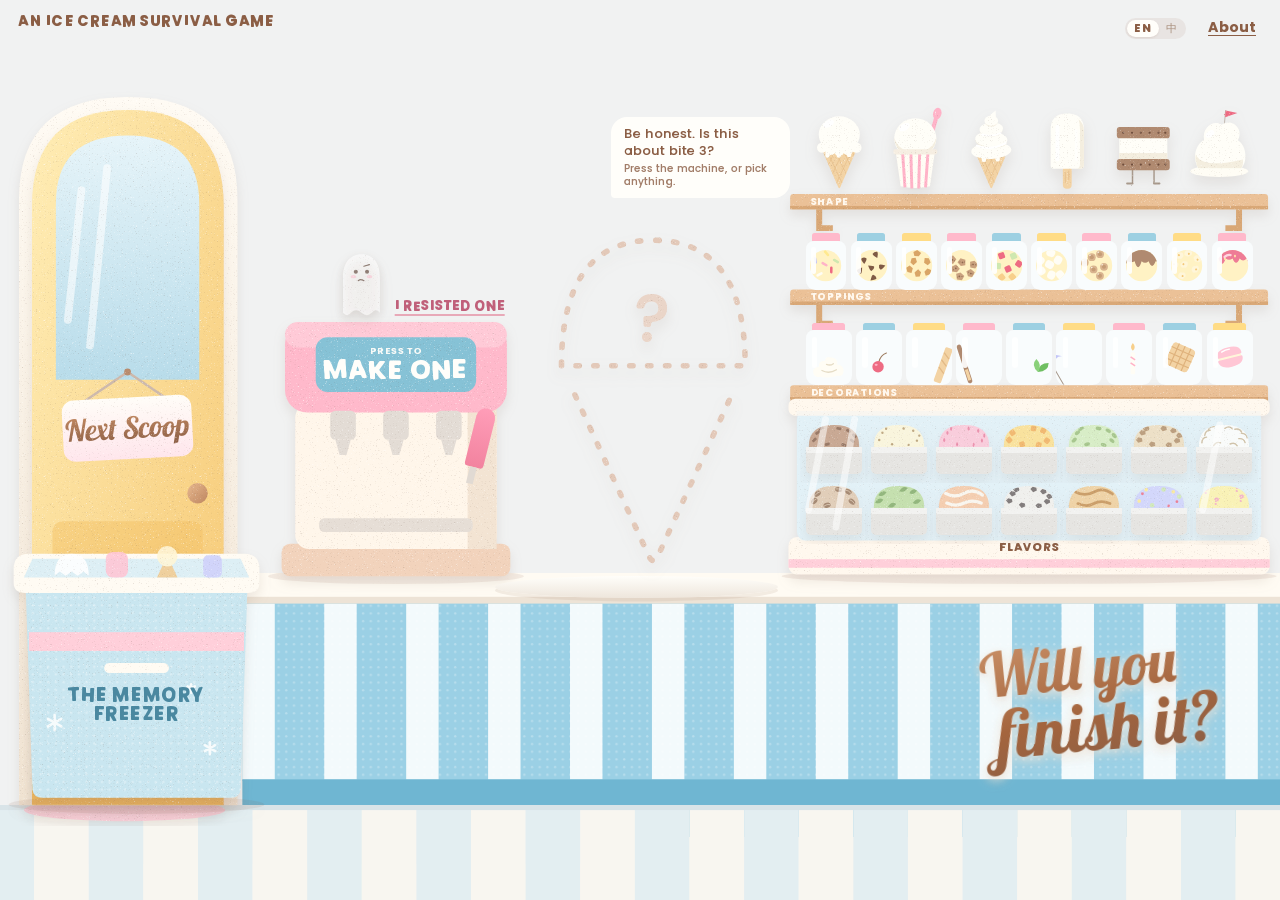
==== index.html @ a8b5aa2f "Name on the counter and the door sign in Lobster Co-Authored-By: Claude Opus 5.5 <noreply@anthropic." ====
<!doctype html>
<html lang="en">
<head>
<meta charset="utf-8">
<meta name="viewport" content="width=device-width, initial-scale=1, viewport-fit=cover">
<meta name="theme-color" content="#FFB3C8">
<meta name="apple-mobile-web-app-capable" content="yes">
<meta name="mobile-web-app-capable" content="yes">
<meta name="apple-mobile-web-app-title" content="Will You Finish It?">
<title>Will You Finish It?</title>

<!--
  WILL YOU FINISH IT?  An Ice Cream Survival Game.

  HOW THIS FILE IS ORGANISED
    1. <style>   COLOUR PALETTE is the first thing inside it
    2. <script>  EDITABLE SETTINGS, COPY, DEMO DATA, then LOCAL STORAGE,
                 PREDICTION ALGORITHM, VERDICT RULES, STATS, ILLUSTRATION,
                 GAME STATE, SCREENS, ACTIONS
    3. <style>   Embedded fonts, at the very bottom. Nothing to edit there.

  Search this file for those capitalised names to jump around.
-->

<style>
/* ==========================================================================
   COLOUR PALETTE: change the flavours of the whole game here.
   (Each ice cream's own colours live in FLAVORS in the JavaScript. The drawings
   are flat, with no outlines; the colour of the few lines they keep, like sticks
   and stems, is INK in ILLUSTRATION.)
   ========================================================================== */
:root {
  /* A calm paper ground; colour comes from the ice creams, not the interface. */
  --cream:      #F4F3EF;  /* the background, like menu-board paper */
  --paper:      #FAF9F6;  /* cards and sheets */
  --ink:        #8B5E45;  /* all text: chocolate */
  --muted:      #A88E7C;  /* small print: milk chocolate */
  --stroke:     #A8A097;  /* the few plain lines left: dividers and dotted rules */
  --shade:      transparent;
  --title:      #A8693F;  /* big headlines: caramel, dark enough to read at headline size */
  --rose:       #EAB4C0;  /* the one accent: the start button */
  --strawberry: #F4E0E3;
  --pistachio:  #E6EDDC;
  --blueberry:  #E4E4EE;
  --lemon:      #F3EED6;
  --cherry:     #D27C8F;  /* small accent only */
  --caramel:    #F2E6D5;
  --ice:        #E8EDF0;
  --sky:        #E9EBF1;
  --wafer:      #EAD9BE;

  --display: 'Puffy Scoop', 'ZH Bold', 'Arial Rounded MT Bold', 'PingFang SC', 'Noto Sans CJK SC', sans-serif;                    /* huge words */
  --chunky:  'Puffy Scoop', 'ZH Bold', 'Arial Rounded MT Bold', 'PingFang SC', 'Noto Sans CJK SC', sans-serif;                    /* buttons, labels */
  --text:    'Soft Scoop', 'ZH Text', ui-rounded, 'PingFang SC', 'Noto Sans CJK SC', system-ui, sans-serif;                       /* sentences */
  --hand:    'Bradley Hand', 'Segoe Print', 'Chalkboard SE', 'Comic Sans MS', 'Soft Scoop', cursive;                   /* freezer notes */

  /* No outlines anywhere: boxes are flat blocks of colour. */
  --grain: url("data:image/svg+xml,%3Csvg xmlns='http://www.w3.org/2000/svg' width='220' height='220'%3E%3Cfilter id='g'%3E%3CfeTurbulence type='fractalNoise' baseFrequency='.85' numOctaves='3' stitchTiles='stitch'/%3E%3CfeColorMatrix values='0 0 0 0 .35 0 0 0 0 .32 0 0 0 0 .3 0 0 0 1.6 -.62'/%3E%3C/filter%3E%3Crect width='220' height='220' filter='url(%23g)'/%3E%3C/svg%3E");
  --line: 2px;
  --ring: none;
  --gingham: none;
  --flood: var(--cream);  /* each screen sets its own */
}

/* --------------------------------------------------------------------------
   Base
   -------------------------------------------------------------------------- */
* { box-sizing: border-box; -webkit-tap-highlight-color: transparent; }
html { -webkit-text-size-adjust: 100%; color-scheme: light; }
html, body { overflow-x: hidden; overflow-x: clip; }
body {
  margin: 0; min-height: 100vh; min-height: 100dvh;
  background-color: var(--flood); color: var(--ink);
  font: 500 16px/1.45 var(--text);
  -webkit-font-smoothing: antialiased;
  transition: background-color .18s linear;
}
button, input { font: inherit; color: inherit; }
/* fine paper grain over everything, like the riso prints */
body::after { content: ''; position: fixed; inset: 0; z-index: 0; pointer-events: none; background-image: var(--grain); background-size: 220px; opacity: .26; }
button { touch-action: manipulation; cursor: pointer; }
:focus-visible { outline: 2px dashed var(--muted); outline-offset: 3px; }
h1, h2, h3, p { margin: 0; }
svg { display: block; overflow: visible; }

.screen {
  width: min(100%, 480px); margin: 0 auto; min-height: 100vh; min-height: 100dvh;
  padding: 14px 20px calc(18px + env(safe-area-inset-bottom));
  display: flex; flex-direction: column; position: relative;
}
.screen.wide { width: min(100%, 1040px); padding-bottom: calc(96px + env(safe-area-inset-bottom)); }

.melty  { font-family: var(--display); font-weight: 400; line-height: 1.04; text-transform: uppercase; overflow-wrap: anywhere; color: var(--title); }
.chunky { font-family: var(--chunky);  font-weight: 400; line-height: 1.1; text-transform: uppercase; overflow-wrap: anywhere; }
.center { text-align: center; }
.grow   { flex: 1 1 auto; }

/* The sauce that drips off the top of most screens */
.sauce { position: absolute; left: 0; right: 0; top: 0; height: 46px; width: 100%; pointer-events: none; }
body > .sauce-wrap { position: absolute; inset: 0 0 auto 0; height: 46px; z-index: 0; pointer-events: none; }
#app { position: relative; z-index: 1; }

/* --------------------------------------------------------------------------
   Buttons: stickers you can physically press
   -------------------------------------------------------------------------- */
.btn {
  --c: var(--paper); --drop: 0px;
  display: block; width: 100%; padding: 13px 16px;
  background: var(--c); border: 2px solid transparent; border-radius: 18px;
  box-shadow: none;
  font-family: var(--chunky); font-weight: 400; font-size: 18px; line-height: 1.1;
  text-transform: uppercase; text-align: center; text-decoration: none; color: var(--ink);
  transition: transform .08s ease-out, box-shadow .08s ease-out;
  margin-bottom: var(--drop); user-select: none; -webkit-user-select: none;
}
.btn:active { transform: translateY(2px) scale(.99); filter: brightness(.97); }
.btn.huge  { font-size: min(calc((100vw - 70px) / 12.2), 30px); padding: 18px 14px; --drop: 5px; border-radius: 22px; }
.btn.small { font-size: 14px; padding: 10px 8px; --drop: 3px; border-radius: 14px; }
.c-strawberry { --c: var(--strawberry); } .c-rose { --c: var(--rose); } .c-pistachio { --c: var(--pistachio); }
.c-blueberry  { --c: var(--blueberry); }  .c-lemon     { --c: var(--lemon); }
.c-cream      { --c: var(--cream); }      .c-caramel   { --c: var(--caramel); }
.c-ice        { --c: var(--ice); }        .c-white     { --c: #FFFDF5; }

.link {
  background: none; border: 0; padding: 8px 10px; font-size: 14px; font-weight: 700;
  text-decoration: underline; text-underline-offset: 3px; color: var(--ink);
}

/* Shared: tiles and stacks of big choices */
.tiles { display: grid; gap: 10px; grid-template-columns: repeat(3, minmax(0, 1fr)); }
.tile {
  display: flex; flex-direction: column; align-items: center; justify-content: center; gap: 6px; min-height: 104px; padding: 10px 5px;
  background: #FFFEFA; border: 2px solid transparent; border-radius: 16px; box-shadow: none;
  font: 400 12.5px/1.14 var(--chunky); text-transform: uppercase; color: var(--ink); transition: transform .08s, box-shadow .08s, background-color .1s;
}
.tile:active { transform: translateY(3px); box-shadow: none; background: var(--strawberry); }
.stack { display: flex; flex-direction: column; gap: 5px; }

/* Drawings: soft, slightly grainy, hand-made edges */
.ic, .memsvg { filter: url(#riso); }
.wobble, .bob, .shake, .chomped, .squash, .mini, .cover-rise, .mem-art { will-change: transform; }

/* --------------------------------------------------------------------------
   Character motion (all quick; all removed for prefers-reduced-motion)
   -------------------------------------------------------------------------- */
.ic { width: 100%; height: 100%; }
.wobble { transform-origin: 50% 96%; animation: wobble 2.6s ease-in-out infinite; }
@keyframes wobble { 0%,100% { transform: rotate(-2.2deg) } 50% { transform: rotate(2.6deg) scaleY(.985) } }
.shake  { transform-origin: 50% 90%; animation: shake .16s linear infinite; }
@keyframes shake { 0%,100% { transform: translateX(-3px) rotate(-1.2deg) } 50% { transform: translateX(3px) rotate(1.2deg) } }
.squash { animation: squash .28s cubic-bezier(.3,1.6,.5,1); transform-origin: 50% 96%; }
@keyframes squash { 0% { transform: scale(1.12,.84) } 45% { transform: scale(.93,1.09) rotate(3deg) } 100% { transform: none } }
.chomped { animation: chomped .3s cubic-bezier(.3,1.7,.5,1); transform-origin: 50% 96%; }
@keyframes chomped { 0% { transform: scale(1.14,.8) rotate(-5deg) } 40% { transform: scale(.92,1.1) rotate(5deg) } 70% { transform: scale(1.03,.97) rotate(-2deg) } 100% { transform: none } }
.eyes { animation: blink 3.7s infinite; transform-box: fill-box; transform-origin: center; }
@keyframes blink { 0%,94%,100% { transform: scaleY(1) } 97% { transform: scaleY(.08) } }
.fall { animation: fall 1.5s cubic-bezier(.5,0,.9,.6) infinite; }
@keyframes fall { 0% { transform: translateY(0); opacity: 1 } 80% { opacity: 1 } 100% { transform: translateY(26px); opacity: 0 } }
.slam { animation: slam .34s cubic-bezier(.2,1.5,.4,1) both; }
@keyframes slam { 0% { transform: scale(2.2) rotate(-7deg); opacity: 0 } 60% { opacity: 1 } 100% { transform: none; opacity: 1 } }
.pop { animation: pop .22s cubic-bezier(.3,1.8,.5,1) both; }
@keyframes pop { 0% { transform: scale(.55) } 100% { transform: none } }
.bounce { animation: bounce 1.1s cubic-bezier(.3,1.5,.5,1) 2; transform-origin: 50% 100%; }
@keyframes bounce { 0%,100% { transform: none } 30% { transform: translateY(-16px) scale(.97,1.04) } 60% { transform: scale(1.05,.95) } }
.rise { animation: rise .55s cubic-bezier(.2,1.4,.4,1) both; transform-origin: 50% 100%; }
@keyframes rise { 0% { transform: translateY(70%) scaleY(.3) rotate(-3deg); opacity: 0 } 100% { opacity: 1 } }
.spin-slow { animation: spin 22s linear infinite; }
@keyframes spin { to { transform: rotate(360deg) } }

/* --------------------------------------------------------------------------
   HOME: a poster on a gingham table, with different little ice creams every visit
   -------------------------------------------------------------------------- */
.screen.cover {
  width: 100%; height: 100vh; height: 100dvh; min-height: 540px; overflow: hidden;
  padding: 14px 20px calc(12px + env(safe-area-inset-bottom));
}
.cover-top { display: flex; justify-content: space-between; align-items: center; gap: 12px; position: relative; z-index: 3; font-size: clamp(12.5px, 3.4vw, 17px); color: var(--title); }
.cover-top .link { padding: 3px 0; font-size: 14px; font-weight: 500; flex: none; }
.top-right { display: flex; align-items: center; gap: 12px; flex: none; }
/* EN | 中: a very small switch beside About */
.lang-toggle { display: inline-flex; padding: 2px; border-radius: 999px; background: rgba(139, 94, 69, .09); }
.lang-toggle button { border: 0; background: none; padding: 3px 7px 2px; border-radius: 999px; font: 400 11px/1.1 var(--chunky); color: var(--muted); letter-spacing: .02em; }
.lang-toggle button.on { background: #FFFEFA; color: var(--ink); box-shadow: 0 1px 2px rgba(139, 94, 69, .12); }
.cover-head { position: relative; z-index: 3; margin-top: min(14px, 1.5vh); pointer-events: none; }   /* the title must never block the ice cream */
.cover-title { font-family: 'Puffy Drip', var(--display); }
.cover-title span { display: block; line-height: .98; animation: slam .34s cubic-bezier(.2,1.4,.4,1) both; }
.cover-title span:nth-child(1) { font-size: min(calc((100vw - 48px) / 5.3), 10.4vh); }
.cover-title span:nth-child(2), .cover-title span:nth-child(3) { font-size: min(calc((100vw - 48px) / 3.75), 13.4vh); }
.cover-title span:nth-child(2) { animation-delay: .07s; }
.cover-title span:nth-child(3) { animation-delay: .14s; }
html[data-lang="zh"] .cover-title span:nth-child(n) { font-size: min(calc((100vw - 48px) / 4.2), 12.4vh); line-height: 1.02; }
.cover-rise {   /* --hero-size sets how big the ice cream is. --dock is the height of the button area below it:
                  the whole ice cream shows, with the tip of the cone tucked just behind the start button. */
  --dock: 180px; --vh: 100vh;
  --t1: min(calc((100vw - 48px) / 5.3), 10.4vh); --t2: min(calc((100vw - 48px) / 3.75), 13.4vh);   /* the title's line sizes */
  --hero-size: min(calc((var(--vh) - var(--dock) + 14px - .98 * (var(--t1) + 2 * var(--t2))) / .704), 150vw);
  position: absolute; z-index: 2; left: 50%; margin-left: calc(var(--hero-size) * -.322); bottom: calc(var(--dock) - 24px - var(--hero-size) * .047);
  height: var(--hero-size); aspect-ratio: 272 / 422; pointer-events: none; animation: coverRise .5s cubic-bezier(.2,1.2,.4,1) .1s both;
}
@supports (height: 100dvh) { .cover-rise { --vh: 100dvh; } }
@keyframes coverRise { from { transform: translateY(34%) } to { transform: none } }
.cover-char { display: block; width: 100%; height: 100%; background: none; border: 0; padding: 0; pointer-events: none; transform-origin: 50% 72%; }
.cover-char svg * { pointer-events: auto; }   /* every painted part of the ice cream is tappable; its empty corners are not */
.bubble { background: #FFFEFA; border: 2px solid transparent; border-radius: 16px 16px 16px 4px; padding: 7px 11px; font-weight: 500; font-size: 13.5px; line-height: 1.28; box-shadow: none; color: var(--ink); }
.cover-bubble { position: absolute; z-index: 4; right: 0; bottom: 2px; max-width: 45%; border-radius: 16px 16px 4px 16px; font-size: 13px; padding: 6px 10px; }

/* the little ones */
.mini { position: absolute; z-index: 1; width: var(--w); aspect-ratio: 272 / 420; background: none; border: 0; padding: 0; }
.mini .bob { display: block; width: 100%; height: 100%; animation: bob var(--t, 3.4s) ease-in-out var(--d, 0s) infinite; transform-origin: 50% 90%; }
@keyframes bob { 0%,100% { transform: rotate(var(--r)) translateY(0) } 50% { transform: rotate(calc(var(--r) + 3deg)) translateY(-6px) } }
.mini.m1 { --w: 18vw; --r: -10deg; left: 1%;  top: 32%; }
.mini.m2 { --w: 16vw; --r: 9deg;  right: 1%; top: 34%; --d: -1s; }
.mini.m3 { --w: 15vw; --r: -7deg; left: -1%;  top: 72%; --d: -2s; z-index: 3; }
.mini.m4 { --w: 15vw; --r: 8deg;  right: -1%; top: 71%; --d: -.6s; z-index: 3; }
.mini.m5 { --w: 13vw; --r: 12deg; --d: -1.6s; display: none; }   /* these two only fit on a wide screen */
.mini.m6 { --w: 13vw; --r: -9deg; --d: -2.4s; display: none; }
.bit { position: absolute; z-index: 0; pointer-events: none; border-radius: 50%; filter: blur(14px); opacity: .55; }
.bit.tw { animation: drift 9s ease-in-out infinite alternate; }
@keyframes drift { to { transform: translate(14px, -18px) scale(1.12) } }
@keyframes twinkle { 0%,100% { transform: scale(1) } 50% { transform: scale(.55) rotate(25deg); opacity: .55 } }

/* the start button: a bouncy, dripping scoop of a button */
.cover-actions { position: relative; z-index: 4; margin-top: auto; pointer-events: none; }
.cover-actions > * { pointer-events: auto; }
.cta { position: relative; display: block; width: 100%; background: none; border: 0; padding: 0 0 10px; isolation: isolate; animation: ctaJelly 2.3s ease-in-out infinite; transform-origin: 50% 80%; color: var(--ink); }
@keyframes ctaJelly {
  0%, 52%, 100% { transform: rotate(-1.2deg) }
  60% { transform: rotate(-1.2deg) scale(1.08, .9) }
  69% { transform: rotate(1.4deg) scale(.95, 1.09) translateY(-7px) }
  78% { transform: rotate(-1.8deg) scale(1.04, .96) }
  88% { transform: rotate(.6deg) scale(.99, 1.01) }
}
/* The start button: a row of pale scoops squeezed into one long bar, words on top. */
.cta-body { position: relative; display: block; transition: transform .08s; filter: drop-shadow(0 6px 8px rgba(150, 110, 80, .14)); }
.cta:active .cta-body { transform: translateY(3px); }
.cta-scoops { display: flex; align-items: center; padding: 0 2%; }
.cta-scoops i { position: relative; flex: 1 1 0; aspect-ratio: 1; margin: 0 -2.4%; border-radius: 50%; max-height: 96px;
  background: radial-gradient(circle at 33% 30%, rgba(255,255,255,.8) 0 11%, transparent 12%), radial-gradient(circle at 50% 118%, rgba(150,110,85,.13), transparent 62%), var(--c);
  animation: scoopBob 2.3s ease-in-out infinite; animation-delay: calc(var(--i) * -.18s); }
.cta-scoops i:nth-child(odd) { transform: translateY(2px); }
.cta-scoops i::before, .cta-scoops i::after { content: ''; position: absolute; bottom: -2%; width: 30%; aspect-ratio: 1; border-radius: 50%;
  background: radial-gradient(circle at 50% 120%, rgba(150,110,85,.12), transparent 70%), var(--c); }
.cta-scoops i::before { left: 9%; }
.cta-scoops i::after { right: 9%; }
@keyframes scoopBob { 0%, 55%, 100% { translate: 0 0 } 68% { translate: 0 -3px } 80% { translate: 0 1px } }
.cta-text { position: absolute; inset: 0; display: flex; align-items: center; justify-content: center; padding: 0 6%; text-align: center; line-height: 1; text-wrap: balance;
  font-size: min(calc((100vw - 40px) / 17.5), 28px); color: #8A5634; text-shadow: 0 2px 0 rgba(255,255,255,.75), 0 0 10px rgba(255,255,255,.6); }
@media (prefers-reduced-motion: reduce) { .cta-scoops i { animation: none; } }
.cta-drips { position: absolute; left: 6%; width: 88%; bottom: 0; height: 30px; z-index: -1; }
.cta-star { position: absolute; z-index: 2; pointer-events: none; animation: twinkle 1.6s ease-in-out infinite; }
.cta-star.a { left: -4px; top: -11px; } .cta-star.b { right: 4px; top: -13px; animation-delay: -.6s; } .cta-star.c { right: -5px; bottom: 16px; animation-delay: -1s; }

.cover-band { position: relative; z-index: -1; margin: -2px -20px calc(-12px - env(safe-area-inset-bottom)); padding: 8px 20px calc(9px + env(safe-area-inset-bottom)); background: none; }
.cover-forget { display: block; margin: 0 auto 2px; padding: 2px 8px; font-size: 13px; font-weight: 500; }
.cover-nav { display: grid; grid-template-columns: auto auto; justify-content: space-between; align-items: center; gap: 4px 8px; }
.cover-nav .freezer-link { display: inline-flex; align-items: flex-end; gap: 7px; text-decoration: none; }
.cover-nav .freezer-link .fl-ic { width: 50px; height: auto; flex: none; margin: -20px 0 -3px; overflow: visible; }
.cover-nav .freezer-link .fl-body { filter: url(#riso); transform-origin: 50% 100%; transform-box: fill-box; transition: transform .2s cubic-bezier(.3, 1.6, .5, 1); }
.cover-nav .freezer-link:hover .fl-body { transform: rotate(-4deg) translateY(-2px); }
.cover-nav .freezer-link span { text-decoration: underline; text-decoration-thickness: 1.5px; text-underline-offset: 4px; text-decoration-color: var(--muted); }
.cover-nav .resist-link { display: inline-flex; align-items: flex-end; gap: 1px; color: #C0607A; text-decoration: none; }
.cover-nav .resist-link span { text-decoration: underline; text-decoration-thickness: 1.5px; text-underline-offset: 4px; text-decoration-color: #E8A9B8; }
.cover-nav .resist-link { grid-column: 1 / -1; justify-self: end; }
.cover-nav .resist-link .rl-ghost { width: 30px; height: auto; flex: none; margin: -26px 0 -4px; filter: url(#riso) drop-shadow(0 3px 4px rgba(120, 95, 80, .28)); transform-origin: 50% 100%; animation: rlFloat 2.8s ease-in-out infinite; }
.cover-nav .resist-link:hover .rl-ghost { animation-duration: 1s; }
@keyframes rlFloat { 0%, 100% { transform: translateY(0) rotate(-4deg) } 50% { transform: translateY(-3px) rotate(4deg) } }
@media (prefers-reduced-motion: reduce) { .cover-nav .resist-link .rl-ghost { animation: none; } }
.cover-nav button { background: none; border: 0; padding: 7px 0; color: var(--ink); font: 400 clamp(12.5px, 3.6vw, 16px)/1 var(--chunky); text-transform: uppercase; text-decoration: underline; text-decoration-thickness: 1.5px; text-underline-offset: 4px; text-decoration-color: var(--muted); }
@media (max-width: 340px) { .cover-bubble { max-width: 41%; font-size: 12px; padding: 5px 8px; } }
@media (min-width: 820px) {
  .screen.cover { padding: 24px 48px 0; }
  .cover-top { font-size: 18px; }
  .cover-title span:nth-child(n) { font-size: min(17.5vh, 10.6vw); }
  /* computer: a big ice cream, half of it below the edge of the screen */
  .cover-rise { --hero-size: min(134vh, 95vw); --sink: .4; left: auto; margin-left: 0; right: 0; bottom: calc(var(--hero-size) * var(--sink) * -1); }
  /* shapes whose face sits lower sink a little less, so the face always shows */
  .cover-rise.hero-cone { --sink: .2; } .cover-rise.hero-softserve { --sink: .2; } .cover-rise.hero-sandwich, .cover-rise.hero-other { --sink: .29; }
  .cover-bubble { right: auto; left: calc(min(17.5vh, 10.6vw) * 2.4); bottom: 14px; max-width: 240px; font-size: 15px; }
  .cover-actions { width: 100%; }
  .cta { width: min(460px, 38vw); }
  .cta-text { font-size: min(2.05vw, 27px); }
  .cover-band { margin: -2px -48px 0; padding: 10px 48px 12px; }
  .cover-nav { display: flex; justify-content: flex-start; gap: 28px; }
  .cover-nav .resist-link { margin-left: auto; }
  .mini.m1 { --w: 7vw; left: 38%; top: 48%; }
  .mini.m2 { --w: 6.5vw; left: auto; right: 2%; top: 6%; }
  .mini.m3 { --w: 8vw; left: 44%; top: 66%; right: auto; z-index: 1; }
  .mini.m4 { --w: 7vw; left: auto; right: 1%; top: 62%; }
  .mini.m5 { --w: 6vw; left: 29%; top: 68%; display: block; }
  .mini.m6 { --w: 6.5vw; left: 47%; top: 30%; display: block; }
}

/* --------------------------------------------------------------------------
   WORKBENCH: everything on one screen, like an ice cream making game
   -------------------------------------------------------------------------- */
/* This page keeps its own lighter fonts on purpose. */
#create {
  --chunky: 'Chubby Scoop', 'ZH Bold', 'Arial Rounded MT Bold', 'PingFang SC', 'Noto Sans CJK SC', sans-serif;
  --text:   'Scoop Text', 'ZH Text', ui-rounded, 'PingFang SC', 'Noto Sans CJK SC', system-ui, sans-serif;
  font-family: var(--text);
}
.screen.bench { padding-bottom: 0; }
.bench-head { display: flex; align-items: center; gap: 8px; padding-top: 34px; position: relative; z-index: 2; }
.bench-head .link { padding-left: 0; flex: none; }
.bench-head h1 { flex: 1; text-align: right; font-size: clamp(14px, 4.3vw, 22px); }
.stage {
  position: sticky; top: 0; z-index: 6; height: min(31vh, 262px); min-height: 170px; margin: 2px -20px 10px; padding: 6px 20px 12px;
  background-color: var(--flood);
  display: flex; justify-content: center; transition: background-color .18s linear; overflow: hidden;
}
.stage::before { content: ''; position: absolute; left: 0; right: 0; bottom: 0; height: 22%; background: #ECEAE4; }
.preview { height: 100%; aspect-ratio: 272 / 422; position: relative; z-index: 1; }
.plate { position: absolute; left: 50%; bottom: 7px; width: 176px; height: 20px; margin-left: -88px; background: #FFFEFA; border: 2px solid transparent; border-radius: 50%; }
.stage .bubble { position: absolute; align-self: flex-start; left: 8px; top: 8px; bottom: auto; max-width: min(31%, 150px); font-size: 13px; padding: 7px 9px; border-radius: 16px 16px 16px 4px; z-index: 3; }
.stage .sfx { z-index: 4; }
.dice { position: absolute; right: 10px; top: 8px; z-index: 5; display: flex; align-items: center; gap: 6px; width: auto; margin: 0; padding: 8px 12px 8px 9px; font-size: 14px; border-radius: 999px; }
.dice svg { flex: none; }
.dice.rolling svg { animation: diceRoll .42s cubic-bezier(.3,1.3,.5,1); }
@keyframes diceRoll { 0% { transform: rotate(0) scale(1) } 50% { transform: rotate(200deg) scale(1.3) } 100% { transform: rotate(360deg) scale(1) } }
.bench-tools { display: flex; flex-direction: column; gap: 10px; min-width: 0; }
.tray { background: #FFFEFC; border: 2px solid transparent; border-radius: 18px; box-shadow: none; padding: 7px 0 5px; min-width: 0; }
.tray.nudge { animation: shake .16s linear 3; }
.tray-tag { font-size: 16px; padding: 0 12px 1px; }
.tray-tag small { font: 500 12px var(--text); text-transform: none; margin-left: 4px; }
.bins { display: flex; gap: 8px; overflow-x: auto; padding: 5px 12px 8px; scrollbar-width: none; -webkit-overflow-scrolling: touch; }
.bins::-webkit-scrollbar { display: none; }
.bins.two { display: grid; grid-auto-flow: column; grid-template-rows: repeat(2, auto); grid-auto-columns: 80px; }
.bins.two .bin { min-height: 84px; }
.bin {
  flex: none; width: 80px; min-height: 90px; padding: 6px 3px 7px; display: flex; flex-direction: column; align-items: center; justify-content: flex-start; gap: 3px;
  background: var(--cream); border: 2px solid transparent; border-radius: 13px; box-shadow: none;
  font: 400 11.5px/1.08 var(--chunky); text-transform: uppercase; color: var(--ink); transition: transform .07s, box-shadow .07s, background-color .1s;
}
.bin:active { transform: translateY(3px); box-shadow: none; }
.bin.on { background: var(--strawberry);  transform: translateY(1px); box-shadow: inset 0 0 0 2px #fff; }
.bin .thumb { display: block; width: 50px; height: 54px; flex: none; }
.bin .swatch { display: block; width: 50px; height: 50px; margin: 2px 0; flex: none; border-radius: 50% 50% 46% 54% / 52% 48% 54% 46%; border: 2px solid transparent; overflow: hidden; }
.tag { background: #FFFEFC; padding: 13px 13px 12px; border: 2px solid transparent; border-radius: 18px; }
.field { display: block; margin-bottom: 13px; }
.field > span { display: block; font-size: 17px; margin-bottom: 6px; }
.field input {
  width: 100%; padding: 12px 13px; background: #FFFBF2; font-size: 16px; font-weight: 500;
  border: 2px solid transparent; border-radius: 13px;
}
.field input:focus-visible { outline-offset: 0; outline-color: var(--strawberry); }
.field input::placeholder { color: #AD9484; font-weight: 500; }
.picks { display: flex; flex-wrap: wrap; gap: 6px; }
.pick { background: #F3F0EA; border: 2px solid transparent; border-radius: 13px; padding: 6px 10px; font-size: 13.5px; font-weight: 700; line-height: 1.15; transition: transform .07s; }
.pick.on { background: var(--strawberry);  }
.reasons .pick { background: var(--c); font: 400 12.5px/1.08 var(--chunky); text-transform: uppercase; opacity: .92; padding: 8px 10px; }
.reasons .pick.on { opacity: 1; background: var(--c);  box-shadow: 0 0 0 2px #E9849F; }
.bench-foot .btn { --c: var(--rose); }
.bench-foot { position: sticky; bottom: 0; z-index: 5; padding: 14px 0 calc(10px + env(safe-area-inset-bottom)); background: linear-gradient(transparent, var(--flood) 28%); }
@media (min-width: 820px) {
  .screen.bench { width: min(100%, 1040px); padding-inline: 24px; }
  .bench-head h1 { text-align: center; font-size: 26px; padding-right: 50px; }
  .bench-grid { display: grid; grid-template-columns: minmax(300px, 380px) 1fr; gap: 26px; align-items: start; margin-top: 8px; }
  .stage { top: 14px; margin: 0; height: min(calc(100vh - 110px), 620px); padding: 14px 14px 22px; border: 2px solid transparent; border-radius: 24px; box-shadow: none; }
  .stage .preview { width: 100%; height: 100%; }
  .plate { bottom: 12px; width: 230px; margin-left: -115px; }
  .stage .bubble { max-width: 56%; font-size: 14px; left: 12px; top: 12px; }
  .bins, .bins.two { display: flex; flex-wrap: wrap; overflow: visible; }
  .bin { width: 84px; }
}

/* --------------------------------------------------------------------------
   PREDICTION: a fight poster
   -------------------------------------------------------------------------- */
.loading { flex: 1; display: flex; flex-direction: column; align-items: center; justify-content: center; gap: 22px; text-align: center; }
.loading .chr { width: 170px; height: 228px; }
.loading p { font-size: 21px; max-width: 16em; }
.poster { flex: 1; display: flex; flex-direction: column; align-items: center; text-align: center; }
.poster .kicker { font-size: 17px; background: #FFFEFA; color: var(--ink); border: 2px solid transparent; border-radius: 999px; padding: 5px 16px 6px; margin: 6px 0 8px; }
.fight { display: grid; grid-template-columns: 1fr auto 1fr; gap: 6px; align-items: center; width: 100%; }
.fighter .chr { height: min(25vh, 220px); min-height: 118px; aspect-ratio: 260/350; margin: 0 auto; }
.fighter .nm { font-size: 15px; margin-top: 2px; }
.fighter .rec { font-size: 12.5px; line-height: 1.25; }
.vs { font-size: 32px; transform: rotate(-8deg); --title: var(--cherry); }
.you-tag { display: flex; align-items: center; justify-content: center; font-size: 42px; height: min(25vh, 220px); min-height: 118px; --title: var(--rose); transform: rotate(3deg); }
.bignum { font-size: min(calc((100vw - 40px) / 4.3), 96px); margin-top: 6px; }
.confidence { font-weight: 700; font-size: 17px; }
.predmsg { font-size: 15px; margin-top: 2px; }
.odds { display: inline-block; font-size: 14px; background: #FFFEFA; border: 2px solid transparent; padding: 3px 10px; border-radius: 999px; margin-top: 8px; font-weight: 700; }
.working { width: 100%; margin-top: 6px; scroll-margin-top: 10px; }
.how { background: #FFFEFA; border: 2px solid transparent; border-radius: 18px; padding: 13px 15px 14px; text-align: left; font-size: 14.5px; line-height: 1.42; }
.how h2 { font-size: 18px; color: var(--title); margin-bottom: 6px; }
.how p + p { margin-top: 7px; }
.how ul { margin: 7px 0 8px; padding-left: 18px; }
.how li + li { margin-top: 4px; }
.how li::marker { color: var(--rose); }
.receipt {
  width: 100%; background: #FFFDF5; margin-top: 8px; padding: 12px 14px; text-align: left; font-size: 13.5px;
  border-inline: var(--line) dashed var(--stroke);
  -webkit-mask: radial-gradient(7px at 50% 0, transparent 98%, #000) top/14px 51% repeat-x, radial-gradient(7px at 50% 100%, transparent 98%, #000) bottom/14px 51% repeat-x;
          mask: radial-gradient(7px at 50% 0, transparent 98%, #000) top/14px 51% repeat-x, radial-gradient(7px at 50% 100%, transparent 98%, #000) bottom/14px 51% repeat-x;
}
.receipt div { display: flex; justify-content: space-between; gap: 12px; padding: 2px 0; }
.receipt div b { white-space: nowrap; }
.receipt .sum { border-top: var(--line) dashed var(--stroke); margin-top: 4px; padding-top: 5px; font-weight: 700; }
.poster-foot { width: 100%; margin-top: auto; padding-top: 10px; }

/* --------------------------------------------------------------------------
   THE MAIN BITE GAME
   -------------------------------------------------------------------------- */
#bite { padding-top: 10px; height: 100vh; height: 100dvh; min-height: 560px; }
.gamebar { display: flex; align-items: flex-start; justify-content: space-between; gap: 10px; }
.gamebar .who { font-size: 17px; line-height: 1.1; flex: 1; min-width: 0; overflow-wrap: break-word; display: -webkit-box; -webkit-line-clamp: 2; -webkit-box-orient: vertical; overflow: hidden; }
.machine { flex: none; border: 2px solid transparent; background: #FFFEFA; padding: 3px 9px 4px; font-size: 13px; line-height: 1.1; text-align: center; border-radius: 12px; }
.counter { text-align: center; font-size: min(14vw, 9vh, 68px); margin-top: 2px; }
.arena { position: relative; flex: 1 1 0; min-height: 150px; display: flex; justify-content: center; }
.arena-btn { position: relative; width: 100%; height: 100%; display: flex; justify-content: center; background: none; border: 0; padding: 0 0 42px; -webkit-user-select: none; user-select: none; }
.arena .chr { display: block; height: 100%; aspect-ratio: 260/350; }
.tap-chip { position: absolute; left: 50%; bottom: 3px; transform: translateX(-50%) rotate(-1deg); white-space: nowrap; background: #FFFEFA; color: var(--ink); border: 2px solid transparent; font-size: 12px; padding: 5px 12px 6px; border-radius: 999px; }
.untouched .tap-chip { font-size: clamp(14px, 4.2vw, 17px); padding: 7px 15px 8px; background: var(--strawberry); animation: tapNudge 1.1s ease-in-out infinite; }
@keyframes tapNudge { 0%,100% { transform: translateX(-50%) rotate(-1.5deg) } 50% { transform: translateX(-50%) rotate(1.5deg) scale(1.05) } }
.tap-ring { display: none; position: absolute; left: 50%; top: 30%; width: 120px; height: 120px; margin: -60px 0 0 -60px; border: 3px solid var(--rose); border-radius: 50%; pointer-events: none; animation: tapRing 1.1s ease-out infinite; }
.untouched .tap-ring { display: block; }
@keyframes tapRing { 0% { transform: scale(.45); opacity: .9 } 100% { transform: scale(1.35); opacity: 0 } }
.sfx {
  position: absolute; z-index: 5; pointer-events: none; font-size: 36px; --title: #F07C9A;
  animation: sfx .55s ease-out both;
}
@keyframes sfx { 0% { transform: scale(.5) rotate(var(--r)); opacity: 0 } 25% { transform: scale(1.2) rotate(var(--r)); opacity: 1 } 70% { opacity: 1 } 100% { transform: scale(1) translateY(-18px) rotate(var(--r)); opacity: 0 } }
.status { text-align: center; font-weight: 700; font-size: 14.5px; line-height: 1.25; min-height: 2.5em; display: flex; align-items: center; justify-content: center; padding: 2px 4px; }
.pair { display: grid; grid-template-columns: 1fr 1fr; gap: 10px; margin-top: 4px; }
.pair .btn { font-size: clamp(17px, 5vw, 21px); padding: 13px 6px; --drop: 5px; }
.undo { text-align: center; line-height: 1; }
.undo .link { padding: 6px 10px 0; font-size: 12.5px; font-weight: 500; }
.crumb { position: fixed; width: 10px; height: 10px; border-radius: 40% 60% 55% 45%; border: 0; pointer-events: none; z-index: 40; animation: crumb .55s ease-in both; }
@keyframes crumb { to { transform: translate(var(--dx), var(--dy)) rotate(200deg); opacity: 0 } }

/* Bottom sheets: checkpoints and confirmations */
#overlay { position: fixed; inset: 0; z-index: 30; display: none; background: rgba(120,90,75,.26); align-items: flex-end; justify-content: center; overflow-y: auto; }
#overlay.open { display: flex; }
.sheet {
  width: min(100%, 480px); background-color: var(--sheet, var(--cream)); padding: 18px 18px calc(18px + env(safe-area-inset-bottom));
  border: 2px solid transparent; border-bottom: 0; border-radius: 26px 26px 0 0;
  animation: sheet .2s cubic-bezier(.2,1.2,.4,1) both; margin-top: auto; max-height: 94dvh; overflow-y: auto;
}
@keyframes sheet { from { transform: translateY(100%) } to { transform: none } }
.sheet h2 { font-size: min(calc((100vw - 36px) / 7.6), 46px); text-align: center; margin-bottom: 2px; }
.sheet .q { text-align: center; font-weight: 700; font-size: 17px; margin-bottom: 10px; }
.sheet .skip { display: block; margin: 6px auto 0; }
@media (min-width: 620px) { #overlay { align-items: center; padding: 24px; } .sheet { border-radius: 26px; margin-top: 0; } }

/* --------------------------------------------------------------------------
   QUIT / FINISH
   -------------------------------------------------------------------------- */
.bighead { font-size: min(calc((100vw - 40px) / 6.2), 60px); text-align: center; margin: 6px 0 2px; }
.mini-char { height: min(18vh, 130px); min-height: 90px; aspect-ratio: 260/350; margin: 2px auto 4px; }
.killers { grid-template-columns: repeat(3, 1fr); grid-auto-rows: 1fr; }
.killers .tile { min-height: 102px; }
.more-reasons { margin-top: 10px; }
.more-reasons summary { list-style: none; cursor: pointer; text-align: center; font-size: 14px; padding: 6px; }
.more-reasons summary::-webkit-details-marker { display: none; }
.more-reasons[open] summary { margin-bottom: 8px; }
.glyph { width: 36px; height: 36px; flex: none; }
.finish-head { text-align: center; margin-top: 10px; }
.historic { text-align: center; font-size: 20px; margin: 2px 0 4px; }

/* --------------------------------------------------------------------------
   VERDICT
   -------------------------------------------------------------------------- */
.verdict { text-align: center; display: flex; flex-direction: column; align-items: center; flex: 1; }
.verdict .kicker { font-size: 14px; background: #FFFEFA; color: var(--ink); border: 2px solid transparent; border-radius: 999px; padding: 3px 14px 4px; margin: 8px 0 8px; }
.verdict .vtitle { }
.verdict .vcopy { font-size: 17px; font-weight: 700; max-width: 24em; margin-top: 6px; }
.verdict .chr { height: min(25vh, 220px); min-height: 150px; aspect-ratio: 260/350; margin: 10px auto 0; position: relative; }
.scoreboard { display: grid; grid-template-columns: 1fr 1fr; width: 100%; text-align: center; background: #FFFDF5; border: 2px solid transparent; box-shadow: none; border-radius: 18px; margin-top: 12px; }
.scoreboard > div { padding: 9px 4px 8px; font-size: 14px; line-height: 1.1; }
.scoreboard > div + div { border-left: var(--line) dashed var(--stroke); }
.scoreboard b { display: block; font-family: var(--display); font-weight: 400; font-size: 46px; line-height: 1.02; margin-top: 2px; }
.scoreboard small { font: 500 13px var(--text); text-transform: none; }
.wrongby { font-size: clamp(25px, 7.4vw, 34px); margin-top: 16px; }
.afterline { font-size: 15px; font-weight: 700; margin-top: 4px; }
.badges { display: flex; flex-wrap: wrap; justify-content: center; gap: 6px; margin-top: 9px; }
.badge { background: var(--strawberry); color: var(--ink); font-size: 12.5px; padding: 4px 11px 5px; border: 2px solid transparent; border-radius: 999px; }
.badge.good { background: var(--pistachio); }
.verdict-foot { width: 100%; margin-top: 18px; display: flex; flex-direction: column; gap: 6px; }
.demo-mark { display: inline-block; background: var(--blueberry); border: 2px solid transparent; font: 400 11px var(--chunky); padding: 1px 6px 2px; transform: rotate(-3deg); vertical-align: middle; }
.seal {
  position: absolute; right: -44%; top: 14%; width: 92px; height: 92px; z-index: 3; display: grid; place-items: center; text-align: center;
  background: var(--rose); color: var(--ink); font: 400 12px/1.05 var(--chunky); transform: rotate(12deg);
  clip-path: polygon(50% 0,61% 11%,75% 7%,79% 21%,93% 25%,89% 39%,100% 50%,89% 61%,93% 75%,79% 79%,75% 93%,61% 89%,50% 100%,39% 89%,25% 93%,21% 79%,7% 75%,11% 61%,0 50%,11% 39%,7% 25%,21% 21%,25% 7%,39% 11%);
}
.rays { position: fixed; left: 50%; top: 40%; width: 170vmax; height: 170vmax; margin: -85vmax 0 0 -85vmax; z-index: -1; pointer-events: none;
  background: repeating-conic-gradient(rgba(255,255,255,.5) 0 11deg, transparent 11deg 22deg); border-radius: 50%; }
.sprinkle { position: fixed; top: -24px; width: 7px; height: 20px; border-radius: 6px; border: 0; z-index: 50; pointer-events: none; animation: sprinkle var(--t) cubic-bezier(.3,.3,.6,1) var(--d) both; }
@keyframes sprinkle { 0% { transform: translateY(0) rotate(0) } 100% { transform: translate(var(--dx), 112vh) rotate(var(--rot)) } }

/* --------------------------------------------------------------------------
   Gallery screens: shared headings and bottom ticket strip
   -------------------------------------------------------------------------- */
.pagehead { text-align: center; padding-top: 26px; position: relative; z-index: 1; }
.pagehead h1 { font-size: min(calc((100vw - 40px) / 6.2), 76px); }
.pagehead p { font-weight: 700; margin-top: 4px; }
.ticket-strip {
  position: fixed; left: 50%; transform: translateX(-50%); bottom: calc(10px + env(safe-area-inset-bottom)); z-index: 20;
  width: min(calc(100% - 24px), 240px); display: grid; grid-template-columns: repeat(2, 1fr); padding: 4px; gap: 2px;
  background: #FFFEFA; border: 2px solid transparent; border-radius: 18px; box-shadow: none;
}
.ticket-strip button { border: 0; background: none; border-radius: 13px; padding: 12px 1px 13px; color: var(--ink); font: 400 min(13px, 3.4vw)/1 var(--chunky); text-transform: uppercase; }
.ticket-strip button.on { background: var(--strawberry); }

/* --------------------------------------------------------------------------
   GRAVEYARD
   -------------------------------------------------------------------------- */
body[data-screen=graveyard] { background: linear-gradient(var(--sky) 0, var(--sky) 240px, var(--pistachio) 240px); }
.cloud { position: absolute; width: 90px; height: 28px; background: #FFFDF5; border-radius: 999px; opacity: .9; pointer-events: none; }
.cloud::before, .cloud::after { content: ''; position: absolute; background: inherit; border-radius: 50%; }
.cloud::before { width: 38px; height: 38px; left: 14px; top: -16px; } .cloud::after { width: 28px; height: 28px; right: 16px; top: -10px; }
.plots { display: grid; grid-template-columns: repeat(2, 1fr); gap: 26px 12px; margin-top: 78px; align-items: end; }
.plots > :nth-child(even) { transform: translateY(16px); }
@media (min-width: 720px) { .plots { grid-template-columns: repeat(4, 1fr); gap: 34px 20px; } .plots > :nth-child(even) { transform: translateY(26px); } }
.plot { position: relative; }
.stone {
  width: 100%; display: flex; flex-direction: column; align-items: center; text-align: center; position: relative; z-index: 1;
  background: #FFFDF7; border: 0; padding: 18px 10px 14px; box-shadow: none;
  font-size: 12.5px; line-height: 1.22;
}
.stone:active { transform: translateY(3px); }
.stone.sh0 { border-radius: 50% 50% 8px 8px / 26% 26% 8px 8px; padding-top: 22px; }
.stone.sh1 { border-radius: 26px 26px 8px 8px; }
.stone.sh2 { border-radius: 60% 40% 8px 8px / 22% 30% 8px 8px; padding-top: 20px; }
.stone.sh3 { border-radius: 14px 44px 8px 8px; }
.stone .nm { font-size: 15px; line-height: 1.05; margin-top: 1px; }
.stone .rip { font-size: 30px; margin: 2px 0 3px; }
.stone .row { margin-top: 3px; }
.stone .row b { display: block; font: 400 15px/1.08 var(--chunky); text-transform: uppercase; }
.stone .epi { font-style: normal; font-size: 12px; margin-top: 7px; padding-top: 6px; border-top: var(--line) dotted var(--stroke); }
.stone-char { width: 42px; height: 56px; margin-bottom: 2px; }
.mound { position: absolute; left: -7%; right: -7%; bottom: -13px; height: 28px; background: #C4E0A6; border-radius: 50%; border: 0; z-index: 0; }
.demo-corner { position: absolute; right: -4px; top: 18%; z-index: 2; }
.empty { text-align: center; margin: auto 0; padding: 40px 0; }
.empty h2 { font-size: clamp(30px, 9vw, 52px); }

/* --------------------------------------------------------------------------
   HALL OF FAME
   -------------------------------------------------------------------------- */
.podiums { display: grid; grid-template-columns: repeat(2, 1fr); gap: 30px 12px; margin-top: 24px; align-items: end; }
@media (min-width: 720px) { .podiums { grid-template-columns: repeat(4, 1fr); } }
.podium { background: none; border: 0; padding: 0; display: flex; flex-direction: column; align-items: center; position: relative; }
.podium .chr { width: 74%; aspect-ratio: 260/350; }
.trophy { position: absolute; right: 0; top: 0; width: 38px; height: 48px; z-index: 2; }
.block {
  width: 100%; background: var(--strawberry); border: 2px solid transparent; box-shadow: none; margin-top: -8px;
  clip-path: none; padding: 10px 6px 11px; text-align: center; font-size: 12.5px; line-height: 1.2;
  border-radius: 4px 4px 14px 10px;
}
.podium.gold .block { background: var(--caramel); }
.block .nm { font-size: 15px; line-height: 1.05; margin-bottom: 3px; }
.block .ttl { font: 400 12.5px/1.08 var(--chunky); text-transform: uppercase; }
.lonely { display: flex; flex-direction: column; align-items: center; margin: 24px auto 0; width: min(100%, 320px); position: relative; }
.lonely-p { width: 190px; height: 170px; }

/* --------------------------------------------------------------------------
   ARCHIVE: a freezer door covered in magnets
   -------------------------------------------------------------------------- */
.door-handle { position: absolute; right: 5px; top: 22px; width: 11px; height: 110px; background: #FFFDF5; border: 2px solid transparent; border-radius: 8px; opacity: .85; pointer-events: none; }
.magnets { display: grid; grid-template-columns: repeat(2, 1fr); gap: 13px 10px; margin-top: 20px; }
@media (min-width: 720px) { .magnets { grid-template-columns: repeat(4, 1fr); gap: 18px; } }
.mag { position: relative; padding: 13px 11px; text-align: center; border: 2px solid transparent; box-shadow: none; font-size: 13px; line-height: 1.2; display: flex; flex-direction: column; justify-content: center; align-items: center; min-height: 128px; background: #FFFDF5; }
.mag .big { font-family: var(--display); font-size: clamp(30px, 9.5vw, 44px); line-height: 1.02; text-transform: uppercase; overflow-wrap: anywhere; }
.mag .big.txt { font-family: var(--chunky); font-size: clamp(20px, 5.8vw, 27px); line-height: 1.05; }
.mag .cap { font: 400 14px/1.08 var(--chunky); text-transform: uppercase; }
.mag small { font-size: 12.5px; display: block; margin-top: 3px; }
.mag.round { border-radius: 50%; aspect-ratio: 1; padding: 8px; min-height: 0; }
.mag.scoop { border-radius: 50% 50% 18px 18px / 56% 56% 16px 16px; padding-top: 22px; border: 0; }
.mag.label { border-radius: 4px; }
.mag.label::before { content: ''; position: absolute; left: 50%; top: -9px; width: 50px; height: 15px; margin-left: -25px; background: rgba(255,227,86,.9); border: 2px solid transparent; transform: rotate(-3deg); }
.mag.pop { border-radius: 70px 70px 14px 14px; padding-top: 24px; margin-bottom: 26px; border: 0; }
.mag.pop::after { content: ''; position: absolute; left: 50%; bottom: -30px; margin-left: -13px; width: 26px; height: 28px; background: var(--wafer); border: 2px solid transparent; border-top: 0; border-radius: 0 0 14px 14px; }
.mag.burst { border: 0; box-shadow: none; background: none; padding: 0; min-height: 168px; }
.mag.burst::before { content: none; }
.mag.burst::after  { content: ''; position: absolute; inset: 0; background: var(--bc, var(--lemon)); z-index: 0; clip-path: var(--star); }
.mag.burst > * { position: relative; z-index: 1; max-width: 72%; }
.mag { --star: polygon(50% 0,60% 12%,74% 6%,78% 21%,93% 21%,90% 36%,100% 50%,90% 64%,93% 79%,78% 79%,74% 94%,60% 88%,50% 100%,40% 88%,26% 94%,22% 79%,7% 79%,10% 64%,0 50%,10% 36%,7% 21%,22% 21%,26% 6%,40% 12%); }
.mag.note {
  grid-column: span 2; background: var(--lemon); border: 0; box-shadow: none; font-family: var(--hand); font-size: 18px; line-height: 1.3; text-align: left; align-items: flex-start; min-height: 0; padding: 18px 16px 14px;
}
.mag.note b { font-weight: 700; }
.rot-a { transform: rotate(-2deg); } .rot-b { transform: rotate(1.6deg); } .rot-c { transform: rotate(-.8deg); } .rot-d { transform: rotate(2.6deg); }
.errstrip { display: flex; align-items: flex-end; gap: 3px; height: 62px; margin-top: 8px; width: 100%; border-bottom: var(--line) solid var(--stroke); }
.errstrip i { flex: 1 1 0; max-width: 14px; min-height: 3px; background: var(--stroke); border-radius: 4px 4px 0 0; }
.errstrip i.hit { background: var(--cherry); }
.errcap { font-size: 15px; margin-top: 5px; line-height: 1.25; }
.lane-head { font-size: clamp(25px, 7vw, 38px); margin: 30px 0 10px; text-align: center; }
.ledger { display: grid; gap: 8px; grid-template-columns: 1fr; }
@media (min-width: 720px) { .ledger { grid-template-columns: repeat(2, 1fr); } }
.entry { display: grid; grid-template-columns: 46px 1fr auto; gap: 10px; align-items: center; text-align: left; background: #FFFDF5; border: 2px solid transparent; padding: 7px 10px; border-radius: 14px; box-shadow: none; }
.entry:active { transform: translateY(2px); box-shadow: none; }
.entry .th { width: 46px; height: 58px; }
.entry .n { font-size: 15.5px; line-height: 1.08; }
.entry .v { font-size: 12.5px; line-height: 1.2; margin-top: 2px; }
.entry .b { text-align: center; font: 400 12px/1 var(--chunky); text-transform: uppercase; }
.entry .b strong { display: block; font: 400 27px/1 var(--display); }

/* --------------------------------------------------------------------------
   DETAIL CARD: a collectible
   -------------------------------------------------------------------------- */
.card-top { display: grid; grid-template-columns: 96px 1fr; gap: 12px; align-items: center; margin-bottom: 10px; }
.card-top .chr { width: 96px; height: 130px; }
.card-top h2 { text-align: left; font-size: 25px; font-family: var(--chunky); line-height: 1.04; }
.card-top .sticker { display: inline-block; margin-top: 6px; padding: 3px 9px 4px; border: 2px solid transparent; font: 400 14px/1.08 var(--chunky); text-transform: uppercase; transform: rotate(-1deg); }
.facts { margin: 10px 0 0; display: grid; grid-template-columns: auto 1fr; gap: 3px 12px; font-size: 14px; }
.facts dt { font-weight: 700; } .facts dd { margin: 0; }
.close-row { display: flex; justify-content: space-between; align-items: center; margin-top: 10px; }

/* --------------------------------------------------------------------------
   ABOUT: a food label
   -------------------------------------------------------------------------- */
.foodlabel { background: #FFFDF5; border: 2px solid transparent; padding: 12px 14px; margin-top: 24px; }
.foodlabel h1 { font-size: 30px; font-family: var(--chunky); font-weight: 400; color: var(--title); line-height: 1; border-bottom: 3px solid var(--stroke); padding-bottom: 8px; }
.foodlabel .rw { display: flex; justify-content: space-between; gap: 12px; border-bottom: var(--line) solid var(--stroke); padding: 4px 0; font-size: 15px; }
.foodlabel .rw b { text-align: right; }
.foodlabel .made { font-size: 20px; font-weight: 700; padding: 10px 0 2px; line-height: 1.25; }
.settings { margin-top: 22px; font-size: 13.5px; }
.settings p { margin-bottom: 6px; }
.settings .rowbtn { display: flex; flex-wrap: wrap; gap: 4px; margin: 4px 0 10px -10px; }
.toast { border-radius: 14px; position: fixed; left: 50%; bottom: 84px; transform: translateX(-50%) rotate(-1deg); background: var(--ink); color: var(--cream); padding: 8px 14px; z-index: 60; font-weight: 700; font-size: 14px; animation: pop .2s both; max-width: 86vw; text-align: center; }

/* --------------------------------------------------------------------------
   Desktop: keep the composition, give it air
   -------------------------------------------------------------------------- */
@media (min-width: 620px) {
  .screen:not(.wide) { padding-inline: 24px; }
  #bite { max-height: 900px; }
}
@media (max-height: 640px) {
  .counter { font-size: 42px; }
  .status { min-height: 2.4em; font-size: 13px; }
}

/* --------------------------------------------------------------------------
   MEMORY FREEZER: a retro chest freezer on the left, a stage on the right
   -------------------------------------------------------------------------- */
#freezer.screen.wide { width: min(100%, 1480px); padding-top: 14px; }
.fz-head { display: flex; flex-wrap: wrap; align-items: center; gap: 8px 18px; }
.fz-title { font-size: clamp(30px, 8.4vw, 44px); line-height: .95; margin: 0; }
.fz-bar { display: flex; flex-wrap: wrap; align-items: center; gap: 8px 10px; flex: 1 1 auto; }
.fz-modes { display: inline-flex; padding: 3px; gap: 2px; background: #FFFEFA; border-radius: 999px; }
.fz-modes button { border: 0; background: none; border-radius: 999px; padding: 10px 15px 11px; min-height: 40px; font-size: 13px; color: var(--ink); text-transform: uppercase; }
.fz-modes button.on { background: var(--blueberry); }
.fz-filter { position: relative; }
.fz-filter summary { list-style: none; display: inline-flex; align-items: center; gap: 6px; min-height: 40px; padding: 9px 14px 10px; border-radius: 999px; background: #FFFEFA; font-size: 12.5px; text-transform: uppercase; cursor: pointer; color: var(--ink); }
.fz-filter summary::-webkit-details-marker { display: none; }
.fz-filter summary::after { content: ''; width: 7px; height: 7px; border: solid var(--ink); border-width: 0 2px 2px 0; transform: translateY(-2px) rotate(45deg); }
.fz-filter[open] summary::after { transform: translateY(1px) rotate(-135deg); }
.fz-filter-list { position: absolute; left: 0; top: calc(100% + 6px); z-index: 900; display: flex; flex-direction: column; min-width: 160px; padding: 6px; background: #FFFEFA; border-radius: 16px; box-shadow: 0 10px 24px rgba(120, 90, 70, .16); }
.fz-filter-list button { border: 0; background: none; text-align: left; padding: 10px 12px; border-radius: 10px; color: var(--ink); font: 500 14px/1.1 var(--text); }
.fz-filter-list button.on { background: var(--lemon); font-weight: 700; }
.fz-hint { margin-left: auto; font-size: 13.5px; font-weight: 600; color: var(--muted); }
#freezer[data-open="true"] .fz-hint { visibility: hidden; }

.fz-scene { margin-top: 10px; }
.chest-swipe { margin: 10px 0 -26px; font-size: 12.5px; color: var(--muted); }
@media (min-width: 820px) { .chest-swipe { display: none; } }
.chest-scroll { position: relative; overflow-x: auto; overflow-y: visible; margin: 0 -20px; padding: 34px 20px 8px; scrollbar-width: thin; -webkit-overflow-scrolling: touch; }
.chest { position: relative; width: 100%; min-width: 780px; aspect-ratio: 1000 / 680; container-type: inline-size; }
.chest-svg { position: absolute; inset: 0; width: 100%; height: 100%; display: block; overflow: visible; }
.chest-over { z-index: 450; pointer-events: none; }
.chest-mist { opacity: .32; animation: mistDrift 14s ease-in-out infinite alternate; }
@keyframes mistDrift { from { transform: translateX(-18px) } to { transform: translateX(22px) } }
.chest-tag { position: absolute; top: 2.4%; z-index: 3; transform: translateX(-50%) rotate(var(--t)); padding: .35cqw .9cqw .45cqw; font-size: max(9px, 1.15cqw); line-height: 1; white-space: nowrap; color: var(--ink); background: var(--lemon); border-radius: 4px; pointer-events: none; }
.threads { position: absolute; inset: 0; width: 100%; height: 100%; pointer-events: none; z-index: 2; overflow: visible; }

/* one memory lying in the chest. The button itself lets clicks through; only
   the painted drawing catches them, so overlapping ice creams stay easy to pick. */
.cmem { position: absolute; width: calc(11.8cqw * var(--s)); padding: 0; margin: 0; border: 0; background: none; color: var(--ink);
  transform: translate(-50%, -100%) rotate(var(--r)); transform-origin: 50% 100%; pointer-events: none; transition: opacity .25s, filter .25s; }
.cmem.two { width: calc(13.2cqw * var(--s)); }
.cmem-art { display: block; width: 100%; aspect-ratio: 152 / 192; transform-origin: 50% 100%; transition: transform .28s cubic-bezier(.3, 1.5, .5, 1), filter .25s; }
.cmem-art .memsvg { width: 100%; height: 100%; display: block; overflow: visible; }
.cmem .memsvg * { pointer-events: visiblePainted; }
.cmem.frozen .cmem-art { filter: brightness(1.03) saturate(.92); }
.cmem.frozen::before { content: ''; position: absolute; inset: 6% 8% 22%; border-radius: 40%; background: radial-gradient(circle at 30% 30%, rgba(255,255,255,.5), rgba(230,244,250,.16) 60%, transparent 75%); pointer-events: none; z-index: 1; }
.cmem.thawed::before { content: ''; position: absolute; right: 8%; bottom: 2%; width: 7px; height: 7px; border-radius: 50%; background: #E3A6B4; box-shadow: 0 0 0 2px #FFFEFA; z-index: 2; }
.cmem.k-ghost { opacity: .86; }
.cmem.k-ghost .cmem-art { animation: chestBob 3.4s ease-in-out infinite; }
.cmem.k-ghost:nth-child(odd) .cmem-art { animation-delay: -1.7s; }
@keyframes chestBob { 0%, 100% { translate: 0 0 } 50% { translate: 0 -5% } }
.cmem:focus-visible { outline: none; }
.cmem:focus-visible .cmem-art { outline: 3px solid #EE6B83; outline-offset: 3px; border-radius: 14px; }
@media (hover: hover) {
  .cmem:hover { z-index: 800 !important; }
  .cmem:hover .cmem-art { transform: translateY(-6%) scale(1.07); }
  .cmem:hover .cmem-tip { display: flex; }
}
.cmem:focus-visible { z-index: 800 !important; }
.cmem:focus-visible .cmem-tip { display: flex; }
.cmem.on { z-index: 700 !important; }
.cmem.on .cmem-art { transform: translateY(-12%) scale(1.13); filter: drop-shadow(0 0 10px rgba(255, 255, 255, .95)) drop-shadow(0 10px 8px rgba(120, 90, 70, .22)); }
.cmem.lift .cmem-art { transform: translateY(-7%) scale(1.06); filter: drop-shadow(0 0 7px rgba(255, 157, 184, .75)); }
.cmem.on.lift .cmem-art { transform: translateY(-12%) scale(1.13); filter: drop-shadow(0 0 10px rgba(255, 255, 255, .95)) drop-shadow(0 0 10px rgba(255, 157, 184, .9)); }
.cmem.dim { opacity: .26; filter: grayscale(.75); }
.cmem.dim .cmem-art { transform: scale(.97); }
.cmem[data-order]::after { content: attr(data-order); position: absolute; left: -4%; top: 2%; z-index: 3; width: 22px; height: 22px; border-radius: 50%;
  background: #FF9DB8; color: #FFFEFA; font: 400 12px/22px var(--chunky); text-align: center; box-shadow: 0 0 0 2.5px #FFFEFA; transform: rotate(calc(var(--r) * -1)); }
.cmem-tip { display: none; flex-direction: column; align-items: center; position: absolute; bottom: calc(100% + 4px); left: 50%; transform: translateX(-50%) rotate(calc(var(--r) * -1)); z-index: 6;
  background: #FFFEFA; border-radius: 12px; padding: 6px 10px; font: 500 12px/1.3 var(--text); color: var(--ink); white-space: nowrap; pointer-events: none; box-shadow: 0 4px 10px rgba(150, 110, 80, .14); }
.cmem-tip b { font-weight: 700; }
.cmem[data-order] .cmem-tip { bottom: auto; top: calc(100% + 4px); }

/* the front of the chest: two drawers and a little name plate */
.chest-front { position: absolute; left: 6.5%; right: 6.5%; top: 75.4%; height: 18.8%; z-index: 460; display: grid; grid-template-columns: 1fr auto; align-items: center; gap: 2.4cqw; }
.chest-note { justify-self: center; display: flex; flex-direction: column; align-items: center; gap: .3cqw; padding: 0; border: 0; background: none; color: var(--ink); transform: rotate(-3deg); transition: transform .15s; }
.chest-note svg { width: 8.6cqw; min-width: 50px; height: auto; display: block; overflow: visible; }
.chest-note .note-ic { filter: url(#riso); }
.chest-note span { font-size: max(9px, 1.2cqw); letter-spacing: .06em; text-decoration: underline; text-decoration-thickness: 1.5px; text-underline-offset: 3px; text-decoration-color: var(--muted); }
.chest-note:hover { transform: rotate(1deg) translateY(-2px); }
.chest-note.on span { text-decoration-color: #EE6B83; }
.chest-drawer { position: relative; display: flex; align-items: center; gap: 1.4cqw; height: 100%; min-height: 44px; padding: .9cqw 1.4cqw; border: 0; border-radius: 1.6cqw; text-align: left; color: var(--ink);
  background: linear-gradient(175deg, #EEF8FB, #CBE6F0); box-shadow: 0 .5cqw .9cqw rgba(90, 140, 160, .16); transition: transform .12s; isolation: isolate; }
.chest-drawer::before { content: ''; position: absolute; inset: 0; z-index: -1; border-radius: inherit; background: var(--grain) 0 0 / 180px; opacity: .3; pointer-events: none; }
.chest-drawer:active { transform: translateY(.4cqw); }
.chest-drawer.on { background: linear-gradient(175deg, #FFF3F6, #FFD6E0); }
.chest-drawer .crisper-window { flex: 0 0 58%; display: flex; justify-content: space-around; align-items: center; height: 100%; overflow: hidden; border-radius: 1cqw; background: rgba(255, 255, 255, .7); }
.chest-drawer .crisper-window i { width: 22%; height: 62%; border-radius: 40% 40% 30% 30%; filter: blur(3px); opacity: .85; }
.crisper-window i:nth-child(1) { background: #FFC6D5; } .crisper-window i:nth-child(2) { background: #FFE29A; height: 44%; }
.crisper-window i:nth-child(3) { background: #D3D5FB; } .crisper-window i:nth-child(4) { background: #D6EDBC; height: 50%; } .crisper-window i:nth-child(5) { background: #E2C7AB; }
.chest-drawer:hover .crisper-window i { filter: blur(1.5px); }
.chest-drawer .crisper-tag { font-size: max(9px, 1.15cqw); line-height: 1.15; }
.fresh-window { justify-content: center !important; gap: 2%; }
.fresh-window .fz { width: 15%; height: 100%; display: flex; align-items: center; justify-content: center; }
.fresh-window .fz svg { width: 100%; height: 100%; }
.fresh-window em { font-size: max(9px, 1cqw); font-style: normal; color: var(--muted); }
.chest-drawer.thawed .crisper-tag::after { content: ''; display: inline-block; width: 6px; height: 6px; margin-left: 5px; vertical-align: 2px; border-radius: 50%; background: #E3A6B4; }

/* the stage */
.mem-stage-panel { position: relative; margin-top: 14px; padding: 0; scroll-margin-top: 10px; }
.mem-stage-panel:empty { display: none; }
.stage-top { position: sticky; top: 0; z-index: 6; display: flex; align-items: center; justify-content: space-between; min-height: 44px; margin-bottom: 4px; pointer-events: none; }
.stage-top > * { pointer-events: auto; }
.stage-top .stage-up { margin: 0; }
.stage-close { flex: none; width: 44px; height: 44px; margin: 0; display: flex; align-items: center; justify-content: center; border: 0; border-radius: 50%; background: #FFFEFA; color: var(--ink); }
.stage-close:hover { background: #FFE0E7; }
.door-sub { font-size: 13.5px; font-weight: 600; margin: 2px 0 4px; }
.door-view .magnets { grid-template-columns: repeat(2, minmax(0, 1fr)); gap: 13px 10px; margin-top: 14px; }
.door-view .lane-head { font-size: clamp(24px, 5vw, 34px); }
@container (min-width: 520px) { .door-view .magnets { grid-template-columns: repeat(3, minmax(0, 1fr)); } }
.stage-up { display: block; padding: 8px 0; font-size: 13px; }
.stage-empty { display: flex; flex-direction: column; align-items: center; justify-content: center; text-align: center; gap: 8px; min-height: 260px; padding: 18px 8px; }
.stage-ghost { width: 96px; height: auto; animation: chestBob 3.4s ease-in-out infinite; }
.stage-hello { font-size: clamp(17px, 4.6vw, 22px); line-height: 1.15; color: var(--ink); text-transform: uppercase; max-width: 16em; }
.stage-sub { font-size: 13.5px; line-height: 1.4; max-width: 26em; }
.stage-k { font-size: 12px; letter-spacing: .08em; color: var(--muted); }
.stories-index { justify-content: flex-start; gap: 12px; }
.story-pick { display: flex; flex-direction: column; align-items: flex-start; gap: 4px; width: min(100%, 420px); padding: 16px 18px; text-align: left; border: 0; border-radius: 20px; background: #F2F7F9; color: var(--ink); transition: transform .12s; }
.story-pick:nth-of-type(2) { background: #FFF2F5; }
.story-pick:hover { transform: translateY(-2px) rotate(-.4deg); }
.story-pick b { font-size: clamp(22px, 5.6vw, 28px); }
.story-pick span { font-size: 14px; line-height: 1.35; }
.story-pick small { font-size: 11px; color: var(--muted); margin-top: 2px; }
.story-bar { display: flex; align-items: center; justify-content: space-between; gap: 10px; margin-bottom: 8px; min-height: 44px; }
.story-bar .link { padding: 10px 0; font-size: 13px; }
.story-name { flex: 1; text-align: center; font-size: 13px; color: #D9708C; text-transform: uppercase; }
.story-steps { display: inline-flex; align-items: center; gap: 6px; font-size: 13px; }
.step-btn { width: 44px; height: 44px; border-radius: 50%; border: 0; background: #FFE0E7; color: var(--ink); font: 700 22px/1 var(--text); }
.step-btn:disabled { opacity: .35; cursor: default; }
.chip-link { border: 0; cursor: pointer; background: #FFE0E7; color: var(--ink); }

/* a memory on the stage */
.bigmem.in-stage { padding: 0; }
.bigmem.in-stage .bm-title { font-size: clamp(24px, 6.4vw, 32px); }
.bigmem.in-stage .bm-stage { width: min(100%, 400px, calc(62svh * .652)); margin-top: 8px; }

/* Freshly Frozen: every new record once, shown as how it ended */
.fresh-view .stage-k { margin-bottom: 6px; }
.fd-group { margin-top: 14px; }
.fd-h { font-size: 15px; color: var(--ink); display: flex; flex-direction: column; gap: 2px; margin-bottom: 8px; }
.fd-h small { font: 500 12.5px/1.3 var(--text); text-transform: none; color: var(--muted); }
.fd-podiums, .fd-plots { display: grid; grid-template-columns: repeat(auto-fill, minmax(132px, 1fr)); gap: 22px 12px; margin-top: 4px; align-items: end; }
.fd-plots { margin-top: 10px; padding-bottom: 14px; }
.fd-plots > :nth-child(even) { transform: none; }
.mini-podium .chr { width: 66%; }
.mini-podium .trophy { width: 30px; height: 38px; }
.mini-podium .block { font-size: 11.5px; padding: 8px 6px 9px; }
.mini-podium .block .nm { font-size: 13.5px; }
.mini-podium .block .ttl { font-size: 11px; }
.mini-stone { padding: 14px 8px 11px; font-size: 11.5px; }
.mini-stone .rip { font-size: 24px; }
.mini-stone .nm { font-size: 13.5px; }
.mini-stone .row b { font-size: 13px; }
.mini-stone .epi { font-size: 11px; }
.fd-plots .mound { bottom: -10px; height: 22px; }
.fd-ghost-row { display: flex; flex-wrap: wrap; gap: 10px; }
.ghost-card { display: flex; flex-direction: column; align-items: center; gap: 3px; width: 112px; padding: 10px 8px; border: 0; border-radius: 18px; background: #F2F3FB; color: var(--ink); text-align: center; }
.ghost-card .gc-art { width: 56px; height: 60px; opacity: .85; }
.ghost-card .gc-art svg { width: 100%; height: 100%; }
.gc-name { font-size: 12px; line-height: 1.1; }
.gc-date { font-size: 11px; color: var(--muted); }
.fresh-view .stage-empty .btn { max-width: 300px; }

/* a memory opened from the workbench keeps its own page */
.bigmem-page { padding-top: 14px; }
@media (min-width: 820px) { .bigmem-page .bigmem .bm-stage { margin-top: 10px; width: min(420px, calc((100vh - 280px) * .652)); } }

/* ---- computer: one screen, chest left (about 58%), stage right ---- */
@media (min-width: 820px) {
  .fz-title { font-size: clamp(30px, 2.8vw, 42px); }
  /* closed: the chest has the whole width; open: it slides over and the stage comes in */
  .fz-scene { --scene-h: max(440px, calc(100dvh - 166px)); display: grid; grid-template-columns: minmax(0, 1fr) minmax(0, 0fr); column-gap: 0; height: var(--scene-h); margin-top: 6px;
    transition: grid-template-columns .55s cubic-bezier(.3, .8, .3, 1), column-gap .55s; }
  #freezer[data-open="true"] .fz-scene { grid-template-columns: minmax(0, 55fr) minmax(0, 45fr); column-gap: 22px; }
  .chest-scroll { margin: 0; padding: 0; overflow: visible; display: flex; align-items: center; justify-content: center; min-height: 0; }
  .chest { min-width: 0; width: min(100%, calc((var(--scene-h) - 30px) / .68)); }
  .mem-stage-panel, .mem-stage-panel:empty { display: block; margin: 0; height: 100%; overflow-x: hidden; overflow-y: auto; overscroll-behavior: contain; container-type: size; padding: 0 2px; }
  #freezer[data-open="true"] .mem-stage-panel > * { animation: stageIn .45s cubic-bezier(.2, 1.1, .4, 1) .12s both; }
  .stage-empty { min-height: 100%; }
  /* on a wide stage, the words sit left and the ice cream right, so it can be big */
  .bigmem.in-stage { display: grid; grid-template-columns: minmax(190px, 1fr) auto; grid-template-rows: auto auto 1fr; column-gap: 18px; align-items: start; }
  .bigmem.in-stage .bm-head { grid-column: 1; grid-row: 1; margin-top: 2px; }
  .bigmem.in-stage .bm-under { grid-column: 1; grid-row: 2; text-align: left; margin-top: 14px; }
  .bigmem.in-stage .bm-under .bm-skip { margin: 4px 0 0; }
  .bigmem.in-stage .bm-after { grid-column: 1; grid-row: 2 / 4; margin-top: 14px; width: auto; }
  .bigmem.in-stage .bm-stage { grid-column: 2; grid-row: 1 / 4; margin: 0; width: min(calc(100cqw - 208px), calc((100cqh - 120px) * .652)); }
  .bigmem.in-stage .mem-after-btns { align-items: flex-start; }
  .bigmem.in-stage .bm-title { font-size: clamp(21px, 1.9vw, 29px); }
  .story-pick { width: 100%; }
}
@media (min-width: 1360px) { #freezer[data-open="true"] .fz-scene { grid-template-columns: minmax(0, 58fr) minmax(0, 42fr); } }
@keyframes stageIn { from { opacity: 0; transform: translateX(24px) } to { opacity: 1; transform: none } }
@container (max-width: 440px) {
  .bigmem.in-stage { display: block; }
  .bigmem.in-stage .bm-stage { width: min(100%, calc((100cqh - 220px) * .652)); margin: 8px auto 0; }
  .bigmem.in-stage .bm-under { text-align: center; }
}
@media (prefers-reduced-motion: reduce) {
  .chest-mist, .cmem.k-ghost .cmem-art, .stage-ghost, #freezer[data-open="true"] .mem-stage-panel > * { animation: none !important; }
  .fz-scene { transition: none !important; }
  .cmem-art, .cmem, .story-pick { transition: none; }
}
/* --------------------------------------------------------------------------
   ONE MEMORY: a big ice cream, the story frozen inside it
   -------------------------------------------------------------------------- */
.bigmem { padding-top: 14px; padding-bottom: calc(96px + env(safe-area-inset-bottom)); }
.bm-top { display: flex; justify-content: space-between; align-items: center; gap: 10px; }
.bm-top .link { padding-left: 0; }
.bm-num { font-size: 12px; color: var(--muted); margin-left: 10px; white-space: nowrap; }
.bm-head { text-align: left; margin-top: 8px; max-width: 30em; }
.bm-when, .bm-where { font-size: 13px; line-height: 1.35; color: var(--muted); }
.bm-where { color: var(--ink); font-weight: 700; }
.bm-title { font: 400 clamp(26px, 7.4vw, 36px)/1.04 var(--chunky); text-transform: uppercase; color: var(--title); margin: 6px 0 4px; text-wrap: balance; }
.bm-what { font-size: 12.5px; line-height: 1.4; color: var(--muted); }
.bm-chips { display: flex; flex-wrap: wrap; gap: 6px; margin-top: 8px; }
.bm-chip { font: 400 11px/1 var(--chunky); text-transform: uppercase; padding: 6px 10px 7px; }

.bm-stage { position: relative; width: min(100%, 440px); aspect-ratio: 300 / 460; margin: 10px auto 0; cursor: pointer; touch-action: none; -webkit-user-select: none; user-select: none; }
.bm-layer { position: absolute; inset: 0; width: 100%; height: 100%; overflow: visible; pointer-events: none; }
.bm-back { filter: blur(.4px); }
.bm-text { position: absolute; overflow: hidden; font-size: 15px; color: var(--ink); line-height: 1.5; }
.bm-wall { display: block; height: 100%; }
.bm-wall.l { float: left; } .bm-wall.r { float: right; }
.bm-text-in { padding-top: 2px; }
.bm-text.scrolls { overflow-y: auto; }
.bm-text p + p { margin-top: .62em; }
.bm-text .bm-quote { font-weight: 700; color: #6E5A55; }
.bm-text .bm-unsure { font-size: .82em; color: var(--muted); padding-top: .5em; }
.bm-stamp { position: absolute; right: 2%; bottom: 3%; padding: 5px 11px 6px; font-size: 12px; color: #C9667E; opacity: 0; transform: rotate(-6deg) scale(1.4); transition: transform .35s cubic-bezier(.2,1.5,.4,1), opacity .25s; }
.bm-under { text-align: center; margin-top: 10px; }
.bm-hint { display: inline-block; font-size: 12.5px; color: var(--ink); padding: 6px 14px 7px; animation: memNudge 1.6s ease-in-out infinite; }
@keyframes memNudge { 0%,100% { transform: translateY(0) } 50% { transform: translateY(-3px) } }
.bm-skip { display: block; margin: 4px auto 0; font-size: 12.5px; font-weight: 500; }
.bm-after { display: none; margin-top: 16px; }
.bm-twin { opacity: 0; transition: opacity .8s ease .2s; }
.bm-sparkle { opacity: 0; transition: opacity .8s; }
.bigmem.thawed .bm-stage { cursor: default; touch-action: auto; -webkit-user-select: text; user-select: text; }
.bigmem.thawed .bm-stamp { opacity: .9; transform: rotate(-6deg) scale(1); }
.bigmem.thawed .bm-under { display: none; }
.bigmem.thawed .bm-after { display: block; animation: rise .5s cubic-bezier(.2,1.2,.4,1) both; }
.bigmem.thawed .bm-twin, .bigmem.thawed .bm-sparkle { opacity: 1; }
@media (min-width: 820px) {
  .screen.bigmem { width: min(100%, 980px); }
  .bigmem .bm-stage { width: min(440px, calc((100vh - 120px) * 300 / 460)); margin-top: -40px; }
  .bm-after { width: min(100%, 480px); margin-inline: auto; }
}

.series-card { padding: 12px 14px; margin-bottom: 10px; background: #FFFEFA; border: 2px solid transparent; border-radius: 16px; }
.series-name { font-size: 15px; color: var(--ink); }
.series-part { font-size: 12.5px; margin-top: 1px; }
.series-links { display: flex; justify-content: space-between; gap: 10px; margin-top: 8px; }
.series-links.chrono { margin: 4px 0 14px; }
.series-link { background: none; border: 0; padding: 4px 0; color: var(--ink); font: 700 13.5px/1.3 var(--text); text-decoration: underline; text-decoration-color: var(--stroke); text-underline-offset: 3px; text-align: left; max-width: 48%; }
.series-link.next { text-align: right; margin-left: auto; }
.mem-after-btns { display: flex; flex-direction: column; align-items: center; gap: 6px; }
.mem-after-btns .link { font-size: 13px; font-weight: 500; }

/* parts of the drawings that melt (driven by --m and --u) */
.mx-scoop { transform-box: fill-box; transform-origin: 50% 100%; transform: translateY(calc(var(--bdy, 0px) + var(--m, 0) * var(--sink, 40px))) scaleY(calc(var(--bs, 1) * (1 - var(--m, 0) * var(--k, .86)))); }
.mx-drip { transform-box: fill-box; transform-origin: 50% 0; transform: scaleY(calc(var(--bd, 1) + var(--m, 0) * 3)); }
.mx-puddle { transform-box: fill-box; transform-origin: 50% 50%; transform: scale(calc(var(--bp, .25) + var(--m, 0) * .8)); }
.mx-ghost { transform: translateY(calc(var(--m, 0) * -40px)); opacity: calc(1 - var(--m, 0) * .97); }
.mx-wl { transform-box: fill-box; transform-origin: 0 100%; transform: translateX(calc(var(--u, 0) * -46px)) rotate(calc(var(--u, 0) * -24deg)); opacity: calc(1 - var(--u, 0)); }
.mx-wr { transform-box: fill-box; transform-origin: 100% 100%; transform: translateX(calc(var(--u, 0) * 46px)) rotate(calc(var(--u, 0) * 24deg)); opacity: calc(1 - var(--u, 0)); }
.mx-coffee { transform-box: fill-box; transform-origin: 50% 100%; transform: translateY(calc(var(--m, 0) * -34px)); }
.mx-sink { transform: translateY(calc(var(--m, 0) * 52px)); }
.mx-eat { transform-box: fill-box; transform-origin: 50% 100%; transform: scaleY(calc(1 - var(--m, 0) * .98)); }
.mx-sparkle { opacity: var(--m, 0); }
.mx-whole { transform-box: fill-box; transform-origin: 50% 100%; transform: scale(calc(1 + var(--m, 0) * .15), calc(1 - var(--m, 0) * .6)); opacity: calc(1 - var(--m, 0) * 1.6); }
.mx-piece { translate: calc(var(--dx) * var(--m, 0)) calc(var(--dy) * var(--m, 0)); opacity: calc(var(--m, 0) * 2 - .2); }
.mx-twin { transform: translateX(calc((1 - var(--m, 0)) * 90px)); opacity: calc(var(--m, 0) * 1.6 - .5); }
/* on the shelf, nothing has melted yet: show the twin and the smashed bits only after opening */

/* the workbench note */
.place-memory { display: flex; align-items: center; flex-wrap: wrap; gap: 4px 8px; margin-top: 9px; padding: 8px 11px; font-size: 13px; line-height: 1.3; background: #F2F3F1; border: 2px solid transparent; border-radius: 12px; animation: pop .22s both; }
.place-memory .link { padding: 0; font-size: 13px; }
.place-memory[hidden] { display: none; }

/* entry on the archive */
.freezer-entry { display: flex; align-items: center; gap: 12px; width: min(100%, 520px); margin: 14px auto 0; padding: 12px 16px; text-align: left; color: var(--ink);
  background: #E9EAE6; border: 2px solid transparent; border-radius: 18px; box-shadow: none; }
.freezer-entry:active { transform: translateY(3px); box-shadow: none; }
.freezer-entry svg { flex: none; }
.freezer-entry b { display: block; font: 400 16px/1.1 var(--chunky); }
.freezer-entry small { display: block; font-size: 12.5px; margin-top: 3px; }

/* find-a-memory list */
.find-sheet { max-height: 88dvh; }
.find-shelf { font-size: 13px; color: var(--ink); margin: 14px 0 6px; }
.find-row { display: grid; grid-template-columns: 40px 1fr auto; gap: 10px; align-items: center; width: 100%; padding: 6px 8px; margin-bottom: 4px; text-align: left; color: var(--ink); background: #FFFEFA; border: 2px solid transparent; border-radius: 12px; }
.find-art { width: 40px; height: 46px; }
.find-art .memsvg { width: 100%; height: 100%; }
.find-when, .find-where { display: block; font-size: 11.5px; line-height: 1.25; }
.find-title { display: block; font-size: 14px; line-height: 1.15; }
.find-state { font-size: 11px; color: #E25D7B; }

/* short phones: lift the two lower little ice creams above the start button */
@media (max-width: 819px) and (max-height: 720px) {
  .mini.m3 { top: 62%; } .mini.m4 { top: 61%; }
  .cover-nav button { padding: 5px 0; }
}

/* --------------------------------------------------------------------------
   EXPANSION: the temptation, quick record, the three-part verdict, the waste
   report, achievements and the Freshly Frozen drawer. Same flat look: no outlines.
   -------------------------------------------------------------------------- */
.ghost-ic { width: 100%; height: 100%; overflow: visible; }
.ghost-ic .mx-float { animation: ghostFloat 3.2s ease-in-out infinite; }


/* I RESISTED */
.ghost-stage { width: min(46vw, 190px); height: min(30vh, 230px); margin: 8px auto 4px; }
.floaty .mx-float { animation-duration: 2.6s; }
.scoreboard.single { grid-template-columns: 1fr; max-width: 320px; }
.loc-field { width: 100%; max-width: 420px; margin-top: 16px; text-align: left; }
.loc-field > span small, .field > span small { font: 500 12px var(--text); text-transform: none; color: var(--muted); }
.loc-select { width: 100%; padding: 11px 12px; background: #FFFBF2; border: 0; border-radius: 13px; font: 500 15px var(--text); color: var(--ink); -webkit-appearance: none; appearance: none;
  background-image: linear-gradient(45deg, transparent 50%, #A8998C 50%), linear-gradient(135deg, #A8998C 50%, transparent 50%); background-position: calc(100% - 18px) 52%, calc(100% - 12px) 52%; background-size: 6px 6px; background-repeat: no-repeat; padding-right: 32px; }
.filed-note { font-size: 13px; color: var(--muted); max-width: 26em; margin: 12px auto 0; line-height: 1.35; }
.bench-nope { display: block; margin: 4px auto 0; font-size: 13px; font-weight: 500; }

/* Prediction: the bet */
.mood-tag { font-size: 13px; color: var(--muted); margin-top: 4px; }
.start-eating { width: 100%; }
.predict-links { display: flex; justify-content: center; flex-wrap: wrap; gap: 0 4px; margin-top: 6px; }
.predict-links .link { font-size: 13px; font-weight: 500; }

/* The machine talks during the bite game */
.machine-say { position: absolute; right: 0; top: 2px; z-index: 6; max-width: 62%; padding: 8px 12px; border-radius: 14px 4px 14px 14px; background: #3F3C38; color: #FFFEFA;
  font: 400 13px/1.2 var(--chunky); text-transform: uppercase; opacity: 0; transform: translateY(-6px) scale(.9); transform-origin: 100% 0; pointer-events: none; transition: opacity .2s, transform .25s cubic-bezier(.3,1.6,.5,1); }
.machine-say.show { opacity: 1; transform: none; }
.undo { display: flex; justify-content: center; flex-wrap: wrap; }

/* Quick record */
.quick-sub { font-weight: 700; margin-bottom: 6px; }
.stepper { display: grid; grid-template-columns: 64px 1fr 64px; align-items: center; gap: 10px; max-width: 300px; margin: 8px auto 0; }
.stepper .btn { font-size: 30px; padding: 8px 0 10px; }
.stepper output { text-align: center; font-size: 64px; line-height: 1; color: var(--title); }
.stepper output.pop { animation: pop .3s ease-out; }
.rest-picks { justify-content: center; }
.btn:disabled { opacity: .45; }

/* What happened to the rest? */
.rest-tiles { grid-template-columns: repeat(2, minmax(0, 1fr)); }
.rest-tiles .tile { min-height: 116px; font-size: 13.5px; }

/* The verdict, in three parts */
.vsec { width: 100%; margin-top: 16px; padding: 14px 14px 12px; background: rgba(255, 254, 250, .7); border-radius: 20px; text-align: center; }
.vsec-h { font-size: 13px; letter-spacing: .04em; color: var(--muted); margin-bottom: 6px; }
.vsec .scoreboard { margin-top: 4px; background: #FFFEFA; }
.fate { display: flex; align-items: center; gap: 12px; text-align: left; font-size: 15.5px; line-height: 1.3; }
.fate svg { flex: none; }
.fate.go svg { animation: fateIn .8s cubic-bezier(.3,1.4,.5,1) both; }
.fate-trashed.go svg { animation-name: fateDrop; }
@keyframes fateIn { from { transform: scale(.3) rotate(-20deg); opacity: 0 } }
@keyframes fateDrop { 0% { transform: translateY(-40px); opacity: 0 } 60% { transform: translateY(4px); opacity: 1 } 80% { transform: translateY(-3px) } }
.mquote { font: 400 18px/1.2 var(--chunky); margin-top: 6px; }
.machine-sec .wrongby { margin-top: 10px; }
.hfacts { display: grid; grid-template-columns: auto 1fr; gap: 3px 12px; text-align: left; font-size: 14px; max-width: 360px; margin: 0 auto 8px; }
.hfacts dt { font-weight: 700; } .hfacts dd { margin: 0; }
.advice { width: 100%; margin-top: 14px; padding: 14px; border-radius: 20px; background: #3F3C38; color: #FFFEFA; }
.advice > span { font-size: 12px; opacity: .7; }
.advice p { font: 400 19px/1.2 var(--chunky); margin-top: 4px; text-transform: uppercase; }
.advice small { display: block; font-size: 12.5px; opacity: .8; margin-top: 6px; }
.advice .link { color: #FFFEFA; font-size: 13px; font-weight: 500; }

/* Achievements */
.unlocked { width: 100%; margin-top: 16px; padding: 12px 10px; border-radius: 20px; background: var(--lemon); }
.unlocked > p { font-size: 15px; }
.unlocked-row { display: flex; flex-wrap: wrap; justify-content: center; gap: 10px 16px; margin-top: 8px; }
.sticker-pop { display: flex; flex-direction: column; align-items: center; width: 130px; animation: stickerPop .6s cubic-bezier(.3,1.6,.5,1) both; }
.sticker-pop b { font-size: 13px; line-height: 1.1; margin-top: 4px; }
.sticker-pop small { font-size: 11.5px; line-height: 1.25; }
@keyframes stickerPop { from { transform: scale(.2) rotate(-25deg); opacity: 0 } }

/* Links to the Memory Freezer */
.egg { width: 100%; margin-top: 14px; padding: 14px; border-radius: 20px; background: #EEF1F5; font-size: 15px; }
.egg-kind { display: inline-block; font-size: 11px; padding: 2px 9px 3px; border-radius: 999px; background: #FFFEFA; margin-bottom: 6px; }
.egg p { font-weight: 600; }
.egg .egg-mem { font: 400 15px/1.2 var(--chunky); margin: 4px 0 10px; text-transform: uppercase; }
.egg .btn { width: auto; display: inline-block; padding-inline: 18px; }
.then-now { width: 100%; margin-top: 14px; }
.tn-head { font-size: 18px; }
.tn-head small { display: block; font: 600 13px var(--text); text-transform: none; color: var(--muted); }
.tn-grid { display: grid; grid-template-columns: 1fr 1fr; gap: 8px; margin-top: 8px; }
.tn { display: flex; flex-direction: column; gap: 3px; align-items: flex-start; text-align: left; padding: 12px; border-radius: 18px; border: 0; font-size: 13px; line-height: 1.3; color: var(--ink); }
.tn.then { background: #EEF1F5; } .tn.now { background: #FFFEFA; }
.tn b { font: 400 16px/1.1 var(--chunky); text-transform: uppercase; }
.tn-tag { font-size: 11px; color: var(--muted); }
.tn-stamp { font-size: 11px; color: #D4677F; margin-top: 2px; }
.tn .link { padding: 4px 0 0; font-size: 12.5px; }

/* Filed in the freezer */
.filed { position: relative; width: 100%; margin-top: 16px; padding: 16px 12px 10px; border-radius: 20px; background: #E9EAE6; overflow: hidden; }
.filed-ic { display: block; width: 54px; height: 70px; margin: 0 auto; }
.filed-drawer { display: block; width: 110px; height: 16px; margin: -6px auto 8px; border-radius: 4px 4px 10px 10px; background: #DADBD6; }
.filed.go .filed-ic { animation: fileIn 1.3s cubic-bezier(.5,0,.4,1) .6s both; }
@keyframes fileIn { 0% { transform: translateY(-34px) scale(1.25) } 55% { transform: translateY(6px) scale(.8) } 75% { transform: translateY(0) scale(.86) } 100% { transform: translateY(0) scale(.86) } }
.filed p { font-size: 14px; }
.filed-links { display: flex; justify-content: center; flex-wrap: wrap; }
.filed-links .link { font-size: 13px; }

/* Graveyard: the ones that got away */
.card-links { text-align: center; margin-top: 6px; }
.card-links .link { font-size: 13px; }

/* Waste, on the freezer door */
.mrow { display: grid; grid-template-columns: 1fr auto; gap: 2px 12px; align-items: baseline; padding: 4px 0; border-bottom: 1px dotted #DDD6CC; font-size: 13.5px; text-align: left; }
.mrow b { font: 400 18px/1 var(--display); color: var(--title); text-align: right; }
.mrow.bar i { grid-column: 1 / -1; height: 7px; width: var(--w); background: var(--c); border-radius: 4px; }
.rest-mag { width: 100%; align-items: stretch !important; background: #FFFEFA !important; font-family: var(--text) !important; font-size: 14px !important; }
.rest-mag .cap { text-align: center; margin-bottom: 4px; }
.rest-mag small, .advice-mag small { font-size: 11.5px; line-height: 1.3; margin-top: 6px; color: var(--muted); }
.advice-mag { background: #3F3C38 !important; color: #FFFEFA; }
.advice-mag b { font: 400 18px/1.15 var(--chunky); text-transform: uppercase; margin-top: 4px; }
.advice-mag small { color: #E9E4DC; }
.sticker-sheet { display: grid; grid-template-columns: repeat(auto-fill, minmax(120px, 1fr)); gap: 12px 8px; }
.stk { display: flex; flex-direction: column; align-items: center; text-align: center; gap: 2px; }
.stk b { font-size: 12.5px; line-height: 1.1; margin-top: 2px; }
.stk small { font-size: 11px; line-height: 1.25; color: var(--muted); }
.stk.on svg { filter: drop-shadow(0 4px 6px rgba(120, 100, 85, .12)); transform: rotate(-4deg); }
.stk:nth-child(even).on svg { transform: rotate(5deg); }
.door-fine { margin-top: 14px; font-size: 12px; color: var(--muted); text-align: center; }

/* FRESHLY FROZEN: drawers along the bottom of the freezer */
.drawers { display: grid; grid-template-columns: repeat(auto-fit, minmax(150px, 1fr)); gap: 8px; margin-top: 10px; }
.drawers .crisper { margin-top: 0; }
.fresh-window { gap: 2px; padding: 2px 6px; }
.fresh-window .fz { display: block; height: 100%; aspect-ratio: 260 / 350; }
.fresh-window em { font-size: 12px; color: var(--muted); }
.kept-drawer { background: #EFE7DA; }
.drawer-sheet { max-height: 86vh; overflow-y: auto; }
.fz-grid { display: grid; grid-template-columns: repeat(auto-fill, minmax(118px, 1fr)); gap: 10px; }
.fz-item { display: flex; flex-direction: column; align-items: center; gap: 2px; padding: 8px 6px 10px; border: 0; border-radius: 16px; background: #FFFEFA; color: var(--ink); }
.fz-art { display: block; width: 56px; height: 72px; }
.fz-date { font-size: 11.5px; color: var(--muted); }
.fz-name { font-size: 13px; line-height: 1.08; text-align: center; }
.fz-stamp { font-size: 10.5px; color: #D4677F; }

/* A record in the melting view: it melts into the machine's log */
.rec-chip { display: inline-block; margin-top: 6px; background: #E9EAE6; }
.bm-log { margin-top: .6em; font-family: ui-monospace, 'SF Mono', Menlo, Consolas, monospace; font-size: .82em; line-height: 1.45; }
.bm-log p + p { margin-top: 0 !important; }
.bm-log span { opacity: .65; }
.bm-log-h { font-weight: 700; letter-spacing: .06em; opacity: .7; }
.bm-log-h::before { content: '··· '; } .bm-log-h::after { content: ' ···'; }
.is-record .bm-stamp { font-size: 13px; }
.rec-after { display: flex; flex-direction: column; align-items: center; gap: 4px; margin-bottom: 14px; }
.rec-after .btn { max-width: 340px; }

/* Keep this memory */
.keep-sheet textarea { width: 100%; padding: 12px 13px; background: #FFFBF2; border: 0; border-radius: 13px; font: 500 15px/1.45 var(--text); color: var(--ink); resize: vertical; }
.keep-sheet .field input { background: #FFFBF2; }
.keep-where { border: 0; padding: 0; margin: 0 0 12px; font-size: 14px; }
.keep-where legend { font-size: 15px; margin-bottom: 6px; }
.keep-where label { display: flex; align-items: center; gap: 8px; padding: 4px 0; }
.keep-where input { width: 18px; height: 18px; accent-color: #E58FA2; }

@media (prefers-reduced-motion: reduce) {
  .ghost-ic .mx-float, .sticker-pop, .fate.go svg, .filed.go .filed-ic { animation: none !important; }
}
.rest-picks .pick { background: #FFFEFA; } .rest-picks .pick.on { background: var(--strawberry); }
.fresh-drawer .crisper-window, .kept-drawer .crisper-window { height: 46px; }

/* ---- FINAL VERDICT, second edition: a game ending, not a report ---- */
.verdict.v2 .vtop { width: 100%; display: grid; grid-template-columns: 1fr auto 1fr; align-items: center; }
.verdict.v2 .vtop .link { justify-self: start; font-size: 13px; }
.verdict.v2 .vtop .kicker { margin: 6px 0; }
.verdict.v2 .chr { height: min(30vh, 250px); margin-top: 6px; }
.verdict.v2 .chr.drop-dead > svg { transform-origin: 50% 92%; animation: keelOver 1.1s cubic-bezier(.4, 0, .3, 1) .45s both; }
@keyframes keelOver { 0% { transform: rotate(0) } 45% { transform: rotate(-11deg) } 70% { transform: rotate(-5deg) } 100% { transform: rotate(-7deg) } }
.vstamp { font-size: 13px; }
.vstamp.stamp-in { animation: stampIn .5s cubic-bezier(.3, 1.5, .5, 1) .9s both; }
@keyframes stampIn { 0% { transform: rotate(12deg) scale(2.4); opacity: 0 } 100% { transform: rotate(12deg) scale(1); opacity: 1 } }
.scoreboard.big { max-width: 380px; margin: 12px auto 0; }
.scoreboard.big > div { font-size: 13px; padding: 10px 4px 8px; }
.scoreboard.big b { font-size: clamp(52px, 15vw, 68px); }
.scoreboard.big.hit > div + div b { color: #6E9A45; }
.mquote.one { font-size: clamp(18px, 5vw, 21px); max-width: 21em; margin: 14px auto 0; line-height: 1.2; }
.vtags { display: flex; flex-wrap: wrap; justify-content: center; gap: 8px; margin-top: 12px; }
.vtag { font-size: 13px; padding: 5px 13px 6px; border-radius: 999px; }
.unlocked.ach-row { background: none; padding: 0; margin-top: 12px; display: flex; flex-wrap: wrap; justify-content: center; gap: 6px 16px; }
.unlocked.ach-row .sticker-pop { width: auto; max-width: 150px; }
.unlocked.ach-row .sticker-pop b { font-size: 12px; }
.verdict.v2 .verdict-foot { margin-top: 20px; align-items: center; }
.verdict.v2 .verdict-foot > .btn { width: 100%; }
.vlinks { display: flex; flex-wrap: wrap; justify-content: center; align-items: center; gap: 4px 10px; margin-top: 4px; color: var(--muted); }
.vlinks .link { font: 400 13.5px var(--chunky); letter-spacing: .02em; padding: 6px 2px; }
.btn.into-freezer { display: flex; align-items: center; justify-content: center; gap: 10px; }
.btn.into-freezer .filed.filed-small { margin-top: -6px; }
.filed.filed-small { display: inline-block; position: relative; width: 26px; height: 30px; margin: 0; padding: 0; background: none; overflow: visible; border-radius: 0; flex: none; }
.filed.filed-small .filed-ic { position: absolute; left: 3px; bottom: 4px; width: 20px; height: 26px; margin: 0; opacity: 0; }
.filed.filed-small .filed-drawer { position: absolute; left: 0; bottom: 2px; width: 26px; height: 7px; margin: 0; border-radius: 2px 2px 5px 5px; background: #D9C7B8; }
.filed.filed-small.go .filed-ic { animation: fileMini 1.7s cubic-bezier(.5, 0, .5, 1) 1.1s both; }
@keyframes fileMini { 0% { opacity: 1; transform: translateY(-70px) scale(1.7) } 55% { opacity: 1; transform: translateY(0) scale(1) } 75% { opacity: 1; transform: translateY(0) scale(1) } 100% { opacity: 0; transform: translateY(6px) scale(.7) } }
.vdetails { width: 100%; margin-top: 18px; padding-top: 6px; border-top: 2px dashed rgba(188, 155, 134, .35); }
.vdetails .vsec-h { font-size: 15px; }
@media (prefers-reduced-motion: reduce) { .verdict.v2 .chr.drop-dead > svg, .vstamp.stamp-in, .filed.filed-small.go .filed-ic { animation: none !important; } }
@media (max-width: 440px) {
  .vlinks { gap: 2px 6px; }
  .vlinks .link { font-size: 12px; letter-spacing: 0; }
}

/* --------------------------------------------------------------------------
   THE ROOM: one scene for the whole site. Flat gradients, soft grain.
   Everything inside .room is placed in room units (--u = one unit in px).
   -------------------------------------------------------------------------- */
.screen.room-screen { width: 100%; max-width: none; min-height: 100vh; min-height: 100dvh; padding: 0; margin: 0; }
body[data-screen=room] { background: #F1F2F2; overflow: hidden; }
body[data-screen=room] .ticket-strip { display: none; }
.room-scroll { position: fixed; inset: 0; overflow: hidden; background: linear-gradient(#F1F2F2 0 66%, #9BD0E5 66% 93%, #F8F6F0 93%) right / 50% 100% no-repeat, linear-gradient(#F1F2F2 0 96%, #F8F6F0 96%) left / 50% 100% no-repeat; }
.room { --u: min(calc(100vw / 1500), calc(100dvh / 900)); position: absolute; left: 50%; top: 50%; width: calc(1500 * var(--u)); height: calc(900 * var(--u)); transform: translate(-50%, -50%); }
.room > * { position: absolute; }
.room-back { left: 0; top: 0; width: 100%; height: 100%; overflow: visible; pointer-events: none; }
.rm-riso { filter: url(#riso); }
.rm-zone { pointer-events: none; }

/* top corner: language and About */
.room-top { position: fixed; top: 10px; right: 14px; z-index: 20; }
.room-top .top-right { display: flex; align-items: center; gap: 12px; }
.room-top .link { font-size: 14px; }

/* the sign */
.rm-sign { margin: 0; display: flex; flex-direction: column; align-items: center; justify-content: center; text-align: center; pointer-events: none; z-index: 2; transform: rotate(-8deg);
  font: 400 calc(60 * var(--u))/.94 'Sign Script', 'ZH Bold', sans-serif; text-transform: none; letter-spacing: 0;
  background: linear-gradient(170deg, #C98F66 10%, #A4653E 55%, #8B5E45 90%); -webkit-background-clip: text; background-clip: text; color: transparent;
  filter: drop-shadow(0 calc(4 * var(--u)) calc(6 * var(--u)) rgba(255, 248, 238, .9)) drop-shadow(0 calc(3 * var(--u)) calc(3 * var(--u)) rgba(139, 94, 69, .18)); }
.rm-sign span:nth-child(1) { margin-right: calc(60 * var(--u)); }
.rm-sign span:nth-child(2) { font-size: calc(64 * var(--u)); margin-left: calc(20 * var(--u)); }

/* anything you can press in the room */
.room button { -webkit-tap-highlight-color: transparent; }
.rm-machine, .rm-freezer, .rm-ghost, .rm-form, .rm-jar, .rm-tub, .rm-dice, .rm-preview { padding: 0; border: 0; background: none; color: var(--ink); }
.rm-machine:focus-visible, .rm-freezer:focus-visible, .rm-form:focus-visible, .rm-jar:focus-visible, .rm-tub:focus-visible { outline: 3px solid #EE6B83; outline-offset: 3px; border-radius: 12px; }

/* the machine: its little screen and its lever */
.rm-machine { border-radius: calc(26 * var(--u)); cursor: pointer; }
.rm-machine > * { position: absolute; }
.m-screen { display: flex; flex-direction: column; align-items: center; justify-content: center; gap: calc(2 * var(--u)); color: #FFFEFA; text-align: center; line-height: 1; pointer-events: none; }
.ms-small { font: 700 calc(11 * var(--u))/1.1 var(--text); letter-spacing: .06em; text-transform: uppercase; opacity: .95; }
.ms-big { font-size: calc(30 * var(--u)); color: #FFFEFA; line-height: 1; }
.rm-machine.idle .ms-big { animation: msBlink 1.6s steps(1) infinite; }
@keyframes msBlink { 0%, 70% { opacity: 1 } 71%, 100% { opacity: .55 } }
.m-lever { background: linear-gradient(#FF9DB8, #F2839F); border-radius: calc(11 * var(--u)) calc(11 * var(--u)) calc(4 * var(--u)) calc(4 * var(--u)); transform-origin: 50% 100%; transform: rotate(14deg); transition: transform .2s; }
.m-lever::before { content: ''; position: absolute; left: 30%; right: 30%; top: 100%; height: calc(20 * var(--u)); background: #E1DAD3; }
.rm-machine:hover .m-lever { transform: rotate(4deg); }
.rm-machine.pulled .m-lever { animation: leverPull .5s ease; }
@keyframes leverPull { 0% { transform: rotate(14deg) } 40% { transform: rotate(-28deg) } 100% { transform: rotate(14deg) } }
/* a swirl of soft serve, coming out when you press the machine */
.m-swirl { background: radial-gradient(circle at 50% 30%, #FFFDF5 0 38%, transparent 40%), radial-gradient(ellipse at 50% 70%, #FFF6D6 0 46%, transparent 48%); opacity: 0; transform: translateY(-20%); pointer-events: none; }
.rm-machine.pulled .m-swirl { animation: swirlOut .9s ease; }
@keyframes swirlOut { 0% { opacity: 0; transform: translateY(-30%) scale(.4) } 40% { opacity: 1 } 100% { opacity: 0; transform: translateY(10%) scale(1) } }
.rm-machine.making .ms-big { animation: msBlink 1.1s steps(1) infinite; }
.rm-machine.play .ms-big { font-size: calc(34 * var(--u)); }

/* speech bubbles */
.rm-say, .rm-bubble { position: absolute; max-width: calc(220 * var(--u)); font-size: max(12px, calc(15 * var(--u))); }
.rm-say { z-index: 4; }
.rm-bubble { left: calc(150 * var(--u)); top: calc(0 * var(--u)); right: auto; z-index: 5; max-width: calc(210 * var(--u)); }
.rm-bubble small { display: block; margin-top: 4px; font-size: .8em; opacity: .8; }

/* the Memory Freezer in the corner */
.rm-freezer { cursor: pointer; border-radius: calc(20 * var(--u)); }
.rm-freezer:hover { background: rgba(255, 255, 255, .14); }
.rm-arrow { display: block; padding: 0; border: 0; background: none; color: #4F8FA8; transform: rotate(-3deg); transition: transform .2s cubic-bezier(.3, 1.6, .5, 1); }
.rm-arrow svg { position: absolute; inset: 0; width: 100%; height: 100%; overflow: visible; }
.rm-arrow span { position: absolute; left: 0; right: 0; top: calc(16 * var(--u)); text-align: center; font-size: max(11px, calc(18 * var(--u))); line-height: 1; }
.rm-arrow:hover { transform: rotate(1deg) translateY(calc(-3 * var(--u))); }
.rm-ghost { display: flex; flex-direction: row; align-items: flex-end; justify-content: center; gap: calc(8 * var(--u)); color: #C0607A; z-index: 3; }
.rm-ghost span { margin-bottom: calc(10 * var(--u)); }
.rm-ghost .rl-ghost { width: calc(62 * var(--u)); height: auto; filter: url(#riso) drop-shadow(0 3px 4px rgba(120, 95, 80, .2)); animation: rlFloat 2.8s ease-in-out infinite; }
.rm-ghost span { font-size: max(11px, calc(15 * var(--u))); text-decoration: underline; text-decoration-thickness: 1.5px; text-underline-offset: 4px; text-decoration-color: #E8A9B8; white-space: nowrap; }

/* shelves */
.rm-shelf { display: flex; align-items: flex-end; justify-content: space-between; }
.rm-shelf-tag { position: absolute; left: calc(6 * var(--u)); bottom: calc(-17 * var(--u)); font-size: max(8px, calc(11 * var(--u))); line-height: calc(15 * var(--u)); letter-spacing: .08em; white-space: nowrap; pointer-events: none; color: #FFF8EE; }

.rm-shelf.nudge { animation: nudge .5s; }
.rm-form { width: calc(78 * var(--u)); height: calc(108 * var(--u)); display: flex; align-items: flex-end; transition: transform .18s cubic-bezier(.3, 1.6, .5, 1); }
.rm-form .thumb { display: block; width: 100%; height: 100%; }
.rm-form .thumb svg { width: 100%; height: 100%; }
.rm-form:hover { transform: translateY(calc(-6 * var(--u))) rotate(-4deg); }
.rm-form.on { transform: translateY(calc(-10 * var(--u))) scale(1.08); filter: drop-shadow(0 0 calc(6 * var(--u)) rgba(255, 157, 184, .9)); }

.rm-jar { position: relative; display: flex; flex-direction: column; align-items: center; transition: transform .18s cubic-bezier(.3, 1.6, .5, 1); }
.rm-jar.small { width: calc(48 * var(--u)); }
.rm-jar.big { width: calc(54 * var(--u)); }
.jar-lid { width: 70%; height: calc(9 * var(--u)); border-radius: calc(3 * var(--u)) calc(3 * var(--u)) 0 0; background: #FFB9CB; }
.rm-jar:nth-child(3n+2) .jar-lid { background: #9DD0E2; }
.rm-jar:nth-child(3n) .jar-lid { background: #FFDC86; }
.jar-glass { position: relative; display: flex; align-items: center; justify-content: center; width: 100%; aspect-ratio: .84; border-radius: calc(9 * var(--u)) calc(9 * var(--u)) calc(11 * var(--u)) calc(11 * var(--u)); background: #F9FCFD; overflow: hidden; }
.jar-glass::after { content: ''; position: absolute; left: 14%; top: 12%; width: 12%; height: 56%; border-radius: 99px; background: #FFFFFF; opacity: .9; }
.jar-glass svg { width: 86%; height: 86%; }
.rm-jar:hover { transform: translateY(calc(-5 * var(--u))) rotate(-5deg); }
.rm-jar.on { transform: translateY(calc(-8 * var(--u))); filter: drop-shadow(0 0 calc(5 * var(--u)) rgba(255, 157, 184, .95)); }
.rm-jar.on .jar-glass { box-shadow: inset 0 0 0 calc(3 * var(--u)) #FF9DB8; }

/* the glass case of tubs */
.rm-case { display: grid; grid-template-columns: repeat(7, 1fr); align-content: end; gap: calc(8 * var(--u)) calc(6 * var(--u)); padding: 0 calc(8 * var(--u)) calc(2 * var(--u)); z-index: 2; }
.rm-tub { display: block; width: 100%; transition: transform .18s cubic-bezier(.3, 1.6, .5, 1); }
.rm-tub svg { width: 100%; height: auto; display: block; }
.rm-tub:hover { transform: translateY(calc(-5 * var(--u))); }
.rm-tub.on { transform: translateY(calc(-9 * var(--u))) scale(1.06); filter: drop-shadow(0 0 calc(5 * var(--u)) rgba(255, 157, 184, .95)); }
.rm-glass-wrap { pointer-events: none; z-index: 3; }
.room-glass { width: 100%; height: 100%; display: block; }
.rm-case-tag { text-align: center; font-size: max(9px, calc(13 * var(--u))); line-height: calc(26 * var(--u)); color: var(--ink); pointer-events: none; z-index: 3; }

/* the plate on the counter */
.rm-stage, .rm-arena { z-index: 4; }
.rm-preview { position: absolute; left: 6%; right: 6%; bottom: 0; height: 100%; cursor: pointer; }
.rm-preview svg { width: 100%; height: 100%; display: block; }
.rm-stage::after, .rm-arena::after, .rm-plate-ic::after { content: ''; position: absolute; z-index: -1; left: 4%; right: 4%; bottom: calc(-10 * var(--u)); height: calc(26 * var(--u)); border-radius: 50%; background: linear-gradient(#FFFEFA, #EEE6DC); box-shadow: 0 calc(4 * var(--u)) 0 rgba(140, 100, 80, .1); }
.rm-plate-ic { z-index: 4; }
.rm-plate-ic svg { width: 100%; height: 100%; }
.rm-arena .arena-btn.rm-bite { position: absolute; inset: 0; width: 100%; height: 100%; margin: 0; padding: 0; }
.rm-arena .chr { display: block; width: 100%; height: 100%; }
.rm-arena .chr svg { width: 100%; height: 100%; }
.rm-arena .machine-say { left: calc(-190 * var(--u)); right: auto; top: calc(30 * var(--u)); width: max-content; max-width: calc(230 * var(--u)); border-radius: 14px 14px 14px 4px; transform-origin: 0 100%; }
.rm-dice { z-index: 5; border-radius: calc(12 * var(--u)); transition: transform .2s; }
.rm-dice svg { width: 100%; height: 100%; display: block; filter: url(#riso); }
.rm-dice.rolling { animation: roll .6s cubic-bezier(.3, 1.4, .5, 1); }
@keyframes roll { from { transform: rotate(0) } to { transform: rotate(360deg) } }

/* the front of the counter: the order slip, or the eating controls */
.rm-front { display: flex; align-items: center; justify-content: center; z-index: 5; }
.rm-ticket { width: 100%; max-height: 100%; padding: calc(12 * var(--u)) calc(16 * var(--u)) calc(10 * var(--u)); border-radius: calc(10 * var(--u)) calc(10 * var(--u)) calc(16 * var(--u)) calc(16 * var(--u)); background: #FFFEFA; box-shadow: 0 calc(5 * var(--u)) 0 rgba(140, 100, 80, .1); transform: rotate(-1deg); display: flex; flex-direction: column; gap: calc(4 * var(--u)); font-size: max(12px, calc(14 * var(--u))); }
.tk-head { font-size: max(10px, calc(12 * var(--u))); letter-spacing: .08em; color: #D9708C; text-align: center; }
.tk-row { display: grid; grid-template-columns: calc(56 * var(--u)) 1fr auto; align-items: center; gap: calc(6 * var(--u)); width: 100%; padding: calc(5 * var(--u)) 0; border: 0; border-bottom: 2px dotted rgba(188, 155, 134, .5); background: none; text-align: left; color: var(--ink); }
.tk-k { font-size: max(10px, calc(12 * var(--u))); color: var(--muted); }
.tk-v { font-weight: 700; white-space: nowrap; overflow: hidden; text-overflow: ellipsis; }
.tk-v.tk-blank { font-weight: 500; color: var(--muted); }
.tk-edit { color: var(--muted); }
.tk-go { margin-top: calc(6 * var(--u)); padding: calc(10 * var(--u)) 0 calc(11 * var(--u)); font-size: max(13px, calc(18 * var(--u))); }
.tk-nope { font-size: max(11px, calc(12 * var(--u))); padding: calc(2 * var(--u)) 0; }
.tk-sheet .picks { max-height: 46vh; overflow-y: auto; }
.tk-note { font-size: 12.5px; color: var(--muted); margin-top: 6px; }
.rm-bitebar { transform: none; gap: calc(8 * var(--u)); }
.rm-bitebar .status { text-align: center; font-size: max(12px, calc(14 * var(--u))); margin: 0; min-height: 0; }
.rm-bitebar .pair { gap: calc(8 * var(--u)); }
.rm-bitebar .pair .btn { padding: calc(11 * var(--u)) 0; font-size: max(13px, calc(16 * var(--u))); }
.rm-bitebar .undo { display: flex; justify-content: space-between; gap: 8px; margin: 0; }
.rm-bitebar .undo .link { font-size: max(11px, calc(12 * var(--u))); padding: 2px 0; }
.rm-chalk { z-index: 2; display: flex; flex-direction: column; align-items: center; justify-content: center; text-align: center; gap: calc(7 * var(--u)); padding: calc(14 * var(--u)) calc(18 * var(--u)); border-radius: calc(14 * var(--u)); background: #93B2A8; box-shadow: inset 0 0 0 calc(7 * var(--u)) #EBC197; color: #FFFEFA; transform: rotate(-2deg); font-size: max(11px, calc(15 * var(--u))); line-height: 1.3; }
.chalk-line { font-weight: 600; }
.chalk-hint { font-size: max(10px, calc(12 * var(--u))); opacity: .85; }
.rm-sign-sub { display: flex; align-items: center; justify-content: center; text-align: center; font-size: max(8px, calc(11 * var(--u))); color: var(--ink); letter-spacing: .08em; pointer-events: none; z-index: 2; }
.rm-chalk .chunky { font-size: max(12px, calc(17 * var(--u))); letter-spacing: .04em; }

/* small windows over the room */
.room-window-wrap { position: fixed; inset: 0; z-index: 25; display: flex; align-items: center; justify-content: center; padding: 16px; background: rgba(120, 90, 70, .12); animation: fadeIn .2s both; }
.room-window { position: relative; width: min(100%, 460px); max-height: calc(100dvh - 32px); overflow-y: auto; overscroll-behavior: contain; border-radius: 28px; background: var(--flood, #FFFEFA); box-shadow: 0 18px 50px rgba(120, 90, 70, .18); animation: pop .3s cubic-bezier(.2, 1.3, .4, 1) both; isolation: isolate; }
.room-window .screen { width: 100%; min-height: 0; padding: 18px 18px 22px; overflow: hidden; }
.room-window .screen.wide { width: 100%; }
.room-window .rays { position: absolute; }
@keyframes fadeIn { from { opacity: 0 } to { opacity: 1 } }

/* the little arrows that say the room goes on (phone) */
.rm-swipe { display: none; }

/* ---- phone: the room keeps its height and scrolls sideways ---- */
@media (max-width: 819px), (max-aspect-ratio: 1/1) {
  .room-scroll { overflow-x: auto; overflow-y: hidden; scroll-snap-type: x proximity; -webkit-overflow-scrolling: touch; scrollbar-width: none; }
  .room-scroll::-webkit-scrollbar { display: none; }
  .room { --u: calc(100dvh / 900); left: 0; top: 0; transform: none; }
  .rm-zone { scroll-snap-align: center; }
  .rm-swipe { display: flex; justify-content: space-between; position: fixed; left: 4px; right: 4px; top: 50%; z-index: 6; pointer-events: none; font: 700 22px/1 var(--text); color: rgba(139, 94, 69, .35); }
  .room-top { top: 8px; right: 10px; }
}
@media (prefers-reduced-motion: reduce) {
  .rm-machine .ms-big, .rm-ghost .rl-ghost { animation: none !important; }
}

/* the name of the one on the plate, on a little card at the counter's edge */
.rm-name { z-index: 6; text-align: center; pointer-events: none; }
.rm-name::before { content: none; }
.rm-name { font-size: max(11px, calc(15 * var(--u))); color: var(--ink); white-space: nowrap; overflow: hidden; text-overflow: ellipsis; }

/* the sign's bulbs, twinkling one after another */
.rm-bulb { animation: bulb 2.4s ease-in-out infinite; }
.rm-bulb.b1 { animation-delay: -.8s; } .rm-bulb.b2 { animation-delay: -1.6s; }
@keyframes bulb { 0%, 100% { opacity: 1 } 50% { opacity: .55 } }
@media (prefers-reduced-motion: reduce) { .rm-bulb { animation: none; } }

.rm-arena .tap-chip { bottom: calc(40 * var(--u)); }

/* the freezer's name, on the freezer */
.rm-fz-name { position: absolute; text-align: center; font-size: max(11px, calc(21 * var(--u))); line-height: 1.05; color: #4A88A0; letter-spacing: .03em; pointer-events: none; }
.rm-arena .machine-say { left: calc(-40 * var(--u)); top: calc(120 * var(--u)); }

html[data-lang=zh] .rm-sign { font-size: calc(46 * var(--u)); line-height: 1.05; }
html[data-lang=zh] .rm-sign span { margin: 0 !important; font-size: inherit !important; }

/* top-left corner: what this is */
.room-tagline { position: fixed; top: 14px; left: 18px; z-index: 20; font-size: 14px; color: var(--ink); letter-spacing: .04em; pointer-events: none; }
@media (max-width: 819px), (max-aspect-ratio: 1/1) { .room-tagline { top: 12px; left: 12px; font-size: 12px; } }

/* the little faces: quiet until you want them */
.rm-react { display: flex; align-items: center; justify-content: center; gap: calc(6 * var(--u)); }
.rr-q { font-size: max(10px, calc(12 * var(--u))); color: var(--muted); margin-right: calc(4 * var(--u)); white-space: nowrap; }
.rr-face { width: max(26px, calc(30 * var(--u))); height: max(26px, calc(30 * var(--u))); padding: 0; border: 0; background: none; border-radius: 50%; opacity: .55; filter: saturate(.7); transition: opacity .15s, transform .18s cubic-bezier(.3, 1.6, .5, 1), filter .15s; }
.rr-face svg { width: 100%; height: 100%; display: block; }
.rr-face:hover { opacity: .9; transform: translateY(-2px); }
.rr-face.on { opacity: 1; filter: none; transform: scale(1.15); }
.rm-react.hint .rr-face { animation: rrHint 1.4s ease-in-out 2; }
.rm-react.hint .rr-face:nth-of-type(2) { animation-delay: .08s; } .rm-react.hint .rr-face:nth-of-type(3) { animation-delay: .16s; }
.rm-react.hint .rr-face:nth-of-type(4) { animation-delay: .24s; } .rm-react.hint .rr-face:nth-of-type(5) { animation-delay: .32s; }
@keyframes rrHint { 0%, 100% { opacity: .55; transform: none } 40% { opacity: 1; transform: translateY(-3px) } }
/* in the last window: a little bigger, it's the only question */
.rm-react.overall { flex-wrap: wrap; margin: 4px 0 10px; gap: 8px; }
.rm-react.overall .rr-q { flex: 1 1 100%; text-align: center; font-size: 13px; margin: 0 0 2px; }
.rm-react.overall .rr-face { width: 40px; height: 40px; opacity: .8; }
@media (prefers-reduced-motion: reduce) { .rm-react.hint .rr-face { animation: none; } }

/* the shop's name, painted on the front of the counter */
.rm-title { z-index: 3; transform: rotate(-5deg); font-size: calc(70 * var(--u)); }
.rm-title span:nth-child(1) { margin-right: calc(46 * var(--u)); }
.rm-title span:nth-child(2) { font-size: calc(78 * var(--u)); margin-left: calc(14 * var(--u)); }

/* the door, and the light behind it */
.rm-door { padding: 0; border: 0; background: none; perspective: calc(1400 * var(--u)); cursor: pointer; z-index: 1; }
.rm-door svg { position: absolute; display: block; overflow: visible; }
.rm-door .door-frame { inset: 0; width: 100%; height: 100%; }
.rm-door .door-panel { left: calc(16 / 256 * 100%); top: calc(16 / 830 * 100%); width: calc(224 / 256 * 100%); height: calc(814 / 830 * 100%); transform-origin: 0 50%; transition: transform .6s cubic-bezier(.3, .8, .3, 1); }
.rm-door:hover .door-panel { transform: rotateY(-8deg); }
.rm-door.open .door-panel { transform: rotateY(-52deg); }
.rm-door:focus-visible { outline: 3px solid #EE6B83; outline-offset: 4px; border-radius: 20px; }
@media (prefers-reduced-motion: reduce) { .rm-door .door-panel { transition: none; } }

/* Next Scoop, in its window */
.next-scoop .ns-k { font-size: 12px; letter-spacing: .1em; color: #D9708C; text-align: center; }
.ns-pick { display: grid; grid-template-columns: 96px 1fr; gap: 12px; align-items: center; margin-top: 8px; }
.ns-art svg { width: 96px; height: auto; display: block; }
.ns-label { font-size: 12px; color: var(--muted); letter-spacing: .04em; }
.ns-title { font-size: clamp(24px, 6.4vw, 32px); line-height: 1; margin: 2px 0 6px; }
.ns-why { font-size: 13.5px; line-height: 1.4; margin-top: 2px; }
.ns-shops { position: relative; isolation: isolate; margin-top: 16px; padding: 14px 14px 12px; border-radius: 20px; background: linear-gradient(170deg, #F3FAFC, #DDEFF5); }
.ns-shops::before { content: ''; position: absolute; inset: 0; z-index: -1; border-radius: inherit; background: var(--grain) 0 0 / 180px; opacity: .25; pointer-events: none; }
.ns-status { font-weight: 700; text-align: center; padding: 8px 0; }
.ns-note { font-size: 12px; color: var(--muted); text-align: center; margin-top: 8px; }
.ns-shop { font: 700 22px/1.15 var(--text); margin: 2px 0 4px; }
.ns-meta { font-size: 13px; line-height: 1.4; }
.ns-go { margin-top: 10px; display: block; text-align: center; text-decoration: none; }
.ns-more { list-style: none; margin: 4px 0 0; padding: 0; }
.ns-more li { display: flex; justify-content: space-between; gap: 10px; padding: 7px 0; border-bottom: 1.5px dotted rgba(188, 155, 134, .5); font-size: 14px; }
.ns-more a { color: var(--ink); font-weight: 700; }

/* the Memory Freezer, in front of the door */
.rm-freezer { z-index: 4; }
.rm-fz-art { position: absolute; inset: 0; width: 100%; height: 100%; display: block; overflow: visible; pointer-events: none; }


/* Motion off: everything still works, just still */
@media (prefers-reduced-motion: reduce) {
  *, *::before, *::after { animation: none !important; transition: none !important; }
}
</style>
</head>

<body>
<div id="sauce" class="sauce-wrap" aria-hidden="true"></div>
<!-- Filters the drawings share: soft grainy edges and melting liquid -->
<svg width="0" height="0" style="position:absolute" aria-hidden="true" focusable="false"><defs>
  <filter id="riso" x="-10%" y="-10%" width="120%" height="128%" color-interpolation-filters="sRGB">
    <feTurbulence type="fractalNoise" baseFrequency=".8" numOctaves="2" seed="4" result="n"/>
    <feDisplacementMap in="SourceGraphic" in2="n" scale="1.4" xChannelSelector="R" yChannelSelector="G" result="d"/>
    <feGaussianBlur in="d" stdDeviation=".7" result="s"/>
    <feTurbulence type="fractalNoise" baseFrequency="1.4" numOctaves="1" seed="9" result="g"/>
    <feColorMatrix in="g" type="matrix" values="0 0 0 0 1  0 0 0 0 1  0 0 0 0 1  3.2 0 0 0 -2.05" result="lite"/>
    <feComposite in="lite" in2="s" operator="in" result="liteIn"/>
    <feColorMatrix in="g" type="matrix" values="0 0 0 0 .42  0 0 0 0 .33  0 0 0 0 .28  -1.0 0 0 0 .36" result="dark"/>
    <feComposite in="dark" in2="s" operator="in" result="darkIn"/>
    <feGaussianBlur in="SourceAlpha" stdDeviation="7" result="sb"/>
    <feOffset in="sb" dy="7" result="so"/>
    <feFlood flood-color="#7A6455" flood-opacity=".13"/>
    <feComposite in2="so" operator="in" result="shadow"/>
    <feMerge><feMergeNode in="shadow"/><feMergeNode in="s"/><feMergeNode in="darkIn"/><feMergeNode in="liteIn"/></feMerge>
  </filter>
  <filter id="goo" x="-20%" y="-20%" width="140%" height="140%">
    <feGaussianBlur in="SourceGraphic" stdDeviation="4.5" result="b"/>
    <feColorMatrix in="b" type="matrix" values="1 0 0 0 0 0 1 0 0 0 0 0 1 0 0 0 0 0 22 -9"/>
  </filter>
</defs></svg>
<main id="app"></main>
<div id="overlay" role="dialog" aria-modal="true"></div>
<div id="fx" aria-hidden="true"></div>

<script>
/* Chinese for every sentence on the site, keyed by the English as written. */
const ZH = {
"**Confidence** is how sure it is. More similar ice creams make it surer. If you keep changing your mind, it gets less sure.": "**信心**是它有多确定。相似的雪糕越多，它越有把握。你要是老改主意，它就没那么确定了。",
"**Odds of finishing** are based on how many similar ice creams you’ve actually finished.": "**吃完的几率**取决于你真正吃完过多少支相似的雪糕。",
"**The more similar, the more it counts.** Past ice creams with the same shape, flavor or toppings count the most.": "**越相似，越算数。**形状、口味或配料一样的旧雪糕最有分量。",
"**Your habits count too.** If you often finish similar ones or want to buy them again, it guesses a little higher.": "**你的习惯也算。**如果相似的你常常吃完，或者想再买，它会猜得高一点。",
", so the person who made this can see them too, on any phone or computer that opens this site.": "，所以做这个网站的人也能看到，在任何打开这个网站的手机或电脑上都行。",
"> “I think ice cream doesn’t have a season.”": "> “我觉得雪糕是没有季节的。”",
"> “Is your ice cream good?”": "> “你的雪糕好吃吗？”",
"> “It’s this cold, at night. Aren’t you cold?”": "> “晚上这么冷，你不冷吗？”",
"> “Why does it taste like the Earl himself?”": "> “为什么尝起来像伯爵本人？”",
"A candle": "一根蜡烛",
"A cherry": "一颗樱桃",
"A cherry on top of my problems.": "我的麻烦上再加一颗樱桃。",
"A cone, from an ice cream van": "一支甜筒，从雪糕车上买的",
"A cup, bought outside": "一杯，在外面买的",
"A cup, from a shop by the road": "一杯，路边小店买的",
"A cup, from an ice cream shop": "一杯，雪糕店买的",
"A cup, from the cinema": "一杯，电影院买的",
"A cup, from the shop downstairs": "一杯，楼下店里买的",
"A cup. So you can put me down.": "杯装。这样你可以把我放下。",
"A game record. Melts into the machine’s log.": "一条游戏记录。会融进机器的日志里。",
"A kept memory, from a game record": "一段保存下来的回忆，来自一条游戏记录",
"a kid’s": "一个小孩的",
"A macaron": "一个马卡龙",
"A NEW CHALLENGER APPEARS": "新的挑战者出现了",
"A place from the Memory Freezer": "记忆冰箱里的一个地方",
"a place from the Memory Freezer, optional": "记忆冰箱里的一个地方，可不填",
"A promising start.": "开局不错。",
"A QUESTIONABLE VICTORY": "一场可疑的胜利",
"A questionable victory": "一场可疑的胜利",
"A RARE SURVIVOR": "罕见的幸存者",
"A SIMILAR MOMENT": "相似的时刻",
"A sticky situation.": "黏黏糊糊的局面。",
"A tiny game for every questionable ice cream purchase.": "献给每一次可疑雪糕消费的小游戏。",
"A vitamin. How brave.": "维生素。好勇敢。",
"A waffle": "一块华夫饼",
"A waffle. We’re really doing this.": "华夫饼。我们真要这么干了。",
"A.": "A.",
"Abandoned it. Wants another one. The data has questions.": "扔了，还想再来一支。数据有疑问。",
"About": "关于",
"ABSOLUTELY NOT": "绝对不会",
"Absolutely not": "绝对不会",
"ACHIEVEMENT UNLOCKED": "成就解锁",
"ACHIEVEMENTS UNLOCKED": "成就解锁",
"ACTUAL": "实际",
"Actual:": "实际：",
"Actually finished": "真的吃完了",
"Actually, I didn’t buy it": "其实，我没买",
"Actually… I bought it.": "其实……我买了。",
"Added.": "已加。",
"affogato": "阿芙佳朵",
"After careful consideration, you decided not to buy one. Again.": "深思熟虑之后，你决定不买。又一次。",
"Afterwards, with Quick Record": "事后补记，用的快速记录",
"Against all available evidence.": "与所有现有证据相反。",
"alarmingly high": "高得吓人",
"All of it. Witnesses confirm.": "一口不剩。有目击者作证。",
"Almost every week": "几乎每周",
"Almost made it": "差一点",
"ALMOST MADE IT": "差一点",
"American Museum of Natural History, NYC": "纽约，美国自然历史博物馆",
"Amusement park": "游乐园",
"An empty pedestal with a rope and a little ball of dust": "一个空空的展台，围着绳子，还有一小团灰",
"An ice cream dessert, at a dessert shop": "一份雪糕甜品，在甜品店",
"An ice cream dessert, at a restaurant": "一份雪糕甜品，在餐厅",
"An ice cream dessert. I ordered this one.": "一份雪糕甜品。这份是我点的。",
"An Ice Cream Survival Game": "一个雪糕生存游戏",
"And yet the button is still right there.": "可是按钮还在那儿。",
"Another human has been assigned.": "已分配另一个人类。",
"Another stick. Why not.": "又一根棍子。为什么不呢。",
"Apparently you contain multitudes.": "看来你包罗万象。",
"APPROVED": "认证",
"Archive": "档案",
"ARCHIVE": "档案",
"are based on how many similar ice creams you’ve actually finished.": "取决于你真正吃完过多少支相似的雪糕。",
"Are you looking at me?": "你在看我吗？",
"as many as you want": "想加多少加多少",
"Asking the Professor": "去问教授",
"Asking the Professor ›": "去问教授 ›",
"Asking your friend, who is standing nearby holding nothing…": "在问你那位站在旁边、两手空空的朋友……",
"At the American Museum of Natural History, you noticed the ice cream. Of course you did.": "在美国自然历史博物馆，你注意到了雪糕。当然了。",
"At the London Transport Museum, you bought a white ice cream. I have no memory of the flavor at all.": "在伦敦交通博物馆，你买了一支白色的雪糕。我完全不记得是什么口味。",
"At Thorpe Park, you suggested getting ice cream to eat while we walked around.": "在索普公园，你提议买雪糕边走边吃。",
"ATE IT OFF THE RECORD": "私下吃掉了",
"Ate it off the record": "私下吃掉了",
"Average life expectancy": "平均寿命",
"B.": "B.",
"Back to tapping": "回去继续点",
"BACK TO THE FREEZER": "回到冰箱",
"Back to the freezer": "回到冰箱",
"Back to your ice cream": "回到你的雪糕",
"BACK TO YOUR ICE CREAM": "回到你的雪糕",
"BE HONEST.": "说实话。",
"BECAUSE IT’S GOOD": "因为它好吃",
"Been here before?": "来过这里吗？",
"Before a movie in London, you bought an ice cream in the cinema’s ticket area.": "在伦敦看电影前，你在电影院的售票区买了一支雪糕。",
"Before My Milk Tea": "在我的奶茶之前",
"Before My Milk Tea ›": "在我的奶茶之前 ›",
"bite": "口",
"bites": "口",
"Bites": "口数",
"bites before abandonment": "口后被放弃",
"bites, roughly": "口，大概",
"BOBA": "波霸",
"Boba": "波霸",
"Bold.": "够大胆。",
"Bold. The machine did not see that coming.": "够大胆。机器没料到这一出。",
"Bookstore": "书店",
"BOOP": "啵",
"Boredom": "无聊",
"BORING": "无聊",
"Boring": "无聊",
"Both of you, apparently.": "看来你们俩都是。",
"Bought outside": "在外面买的",
"bowl": "碗",
"BULLSEYE": "正中靶心",
"But I can’t remember how many times, which days, or what flavors.": "但我不记得有几次、是哪几天、什么口味了。",
"But you were so sleepy that day. In the end, you skipped the ice cream and got a coffee instead.": "可是那天你太困了。最后你没买雪糕，买了杯咖啡。",
"Buy again?": "还会再买吗？",
"Buy it again?": "还会再买吗？",
"C.": "C.",
"Cake and Two More Popsicles": "蛋糕和又两根冰棍",
"Cake and Two More Popsicles ›": "蛋糕和又两根冰棍 ›",
"Calm": "平静",
"CANCEL": "取消",
"CANDLE": "蜡烛",
"Can’t tap right now? Quick record": "现在没法点？快速记录",
"CARAMEL": "焦糖",
"caramel": "焦糖",
"Carry on. Somehow, this is working.": "继续吧。不知怎么的，这招管用。",
"Cause of death": "死因",
"Cause of death:": "死因：",
"CAUTIOUSLY PROUD": "谨慎地骄傲",
"Changed your mind about buying one.": "改主意了，没买。",
"Checking the freezer…": "正在查看冰箱……",
"CHERRY": "樱桃",
"Chewy. This could go either way.": "有嚼劲。可能好也可能坏。",
"Chinatown, London": "伦敦，唐人街",
"CHOCO CHIPS": "巧克力豆",
"CHOCO STICK": "巧克力棒",
"Choco stick": "巧克力棒",
"CHOCOLATE": "巧克力",
"chocolate": "巧克力",
"Chocolate chips": "巧克力豆",
"CHOMP": "嗷呜",
"Classic. Portable. Doomed.": "经典。便携。注定的命运。",
"Classified": "机密",
"CLASSIFIED": "机密",
"CLOSE": "关闭",
"CLOSED": "已打烊",
"COCONUT": "椰子",
"coconut": "椰子",
"COFFEE": "咖啡",
"coffee": "咖啡",
"Coffee shop": "咖啡店",
"Coffee, popsicle": "咖啡，冰棍",
"COMMENDATIONS": "表彰",
"Comparing this to every previous betrayal…": "正在和以往每一次背叛作比较……",
"CONE": "甜筒",
"Coney Island": "科尼岛",
"Coney Island, Brooklyn": "布鲁克林，科尼岛",
"Confidence": "信心",
"Confidence: low, but loud about it.": "信心：不高，但嗓门很大。",
"Confidence: medium-ish.": "信心：大概中等吧。",
"Confidence: none whatsoever.": "信心：完全没有。",
"Confidence: suspiciously low.": "信心：低得可疑。",
"CONFIDENTLY WRONG": "自信地错了",
"Confidently wrong": "自信地错了",
"Consider this your reminder. Or don’t.": "就当是提醒你一下。不当也行。",
"Consulting the freezer records…": "正在查阅冰箱记录……",
"Convenience store": "便利店",
"COOKIE BITS": "饼干碎",
"Cookie bits": "饼干碎",
"Cookies for Two Popsicles": "用饼干换两根冰棍",
"Cookies for Two Popsicles ›": "用饼干换两根冰棍 ›",
"Copy my records as a backup": "复制我的记录作为备份",
"Counted as:": "算作：",
"CRITICAL BITE DETECTED": "检测到关键一口",
"CRONCH": "咔嚓",
"Crunchy. The machine has noted it.": "脆的。机器记下了。",
"CRUSHED NUTS": "碎坚果",
"Crushed nuts": "碎坚果",
"CUP": "杯装",
"Date": "日期",
"DEATH BY SUGAR": "死于糖分",
"Death by sugar": "死于糖分",
"Decision:": "决定：",
"Declined to say": "拒绝回答",
"DECORATIONS": "装饰",
"Decorations": "装饰",
"Decorations don’t count. The machine just thinks they’re cute.": "装饰不算数。机器只是觉得它们可爱。",
"Decorative. Like my chances.": "装饰性的。就像我的胜算。",
"Delete all my data": "删除我所有的数据",
"DELETE EVERYTHING?": "全部删除？",
"DEMO": "演示",
"Demo records are showing and marked DEMO. They aren’t saved anywhere.": "现在显示的是演示记录，标着“演示”。它们不会被保存。",
"Did not buy it": "没买",
"Did you finish it?": "你吃完了吗？",
"Didn’t finish it. Got exactly what you came for.": "没吃完。但你要的已经得到了。",
"Didn’t like it": "不喜欢",
"DIED OF BOREDOM": "无聊致死",
"Died of boredom": "无聊致死",
"Died young. Served its purpose.": "英年早逝。死得其所。",
"Disliked throughout. Eaten entirely. The data has questions.": "从头到尾都不喜欢。却全吃完了。数据有疑问。",
"DISTURBINGLY ACCURATE.": "准得吓人。",
"Downtown Brooklyn, at my place": "布鲁克林市中心，在我家",
"Downtown Brooklyn, the cinema": "布鲁克林市中心，电影院",
"DUMBO": "DUMBO",
"DUMBO, Brooklyn": "布鲁克林，DUMBO",
"Each mark is one ice cream, oldest first. Taller means more wrong. Red means it got one exactly right.": "每一道代表一支雪糕，最早的在前。越高错得越多。红色代表它猜得一口不差。",
"EARL GREY": "伯爵茶",
"Eat in peace. Tell the machine when you’re done.": "安心吃吧。吃完告诉机器。",
"EDIT THIS MEMORY": "编辑这段回忆",
"Egg Tarts and Ice Cream": "蛋挞和雪糕",
"Egg Tarts and Ice Cream ›": "蛋挞和雪糕 ›",
"Empty workbench": "空的工作台",
"Empty, for now.": "暂时是空的。",
"ENDING NOT RECORDED": "结局未记录",
"ENTER THE ARENA": "进入竞技场",
"Erase this record": "删除这条记录",
"ERASE THIS RECORD?": "删除这条记录？",
"Even better, a kid walked toward us holding the exact same cone. I saw it and laughed at you a bit.": "更好笑的是，一个小孩拿着一模一样的甜筒朝我们走过来。我看到了，笑了你一下。",
"EVERY CONTESTANT": "全体参赛选手",
"Every ice cream the game has recorded, newest first. Tap one to melt it.": "游戏记录下的每一支雪糕，最新的在前。点一支让它融化。",
"Every ice cream, every grave and everything the machine has learned, for everyone who opens this site.": "每一支雪糕、每一座坟，还有机器学到的一切，对每个打开这个网站的人都会删掉。",
"Every ice cream, every grave and everything the machine has learned. This can’t be undone.": "每一支雪糕、每一座坟，还有机器学到的一切。删了就回不来了。",
"Everyone says they’ll finish me.": "每个人都说会把我吃完。",
"Everything": "全部",
"Everything is up to date.": "一切都是最新的。",
"Everything the machine thinks it knows about you.": "机器自以为了解你的一切。",
"Exactly on schedule.": "完全按计划。",
"Exactly where the restaurant was": "就在那家餐厅的位置",
"Experimental": "实验性",
"experimental": "实验性",
"Experimental, other": "实验性，其他",
"EXTENDED MEMORY": "延伸回忆",
"EXTRA": "额外",
"factory new": "出厂设置",
"FACTORY NEW": "出厂设置",
"FAIRLY CONFIDENT": "相当有把握",
"FAME": "荣誉",
"Fancy. I’ve never felt so underdressed.": "好高级。我从没觉得自己穿得这么随便。",
"FATE UNKNOWN.": "下落不明。",
"Final status:": "最终状态：",
"FINAL VERDICT": "最终判决",
"FINAL VERDICT (DEMO)": "最终判决（演示）",
"Finally, a weapon.": "终于有武器了。",
"Find a memory": "找一段回忆",
"FIND A MEMORY": "找一段回忆",
"Find it in the freezer": "去冰箱里找它",
"Fine. I’m this now.": "行吧。我现在就是这样了。",
"Fine. Take it off.": "行吧。拿掉吧。",
"Fine. The most dangerous word in ice cream.": "还行。雪糕界最危险的词。",
"FINISH": "吃完",
"Finished": "吃完了",
"Finished an ice cream.": "吃完了一支雪糕。",
"Finished it. Didn’t love it. Both can be true.": "吃完了。不太喜欢。两者可以同时成立。",
"FINISHED OUT OF SPITE": "赌气吃完的",
"FINISHED!": "吃完了！",
"Finished, with almost no bites logged. The system refuses to comment.": "吃完了，却几乎没记几口。系统拒绝评论。",
"FINISHED.": "吃完了。",
"Finished. Loved throughout. Would buy again. This almost never happens.": "吃完了。从头喜欢到尾。还会再买。这几乎从没发生过。",
"Finished. Would not recommend.": "吃完了。不推荐。",
"Finishing and buy-again habits": "吃完和回购的习惯",
"First bite": "第一口",
"FIRST IMPRESSION?": "第一印象？",
"Five Minutes Too Late?": "晚了五分钟？",
"Five Minutes Too Late? ›": "晚了五分钟？ ›",
"Flatiron": "熨斗区",
"Flatiron, Manhattan": "曼哈顿，熨斗区",
"FLAVOR": "口味",
"Flavor:": "口味：",
"Fluffy armor. It won’t help.": "毛茸茸的盔甲。没用的。",
"Follow the string.": "顺着线走。",
"Forget it and start a new one": "算了，重新开始一支",
"FORGET THIS ONE?": "忘掉这支？",
"Franklin Ave, Brooklyn, at my place": "布鲁克林富兰克林大道，在我家",
"Freeze it and melt it again": "冻起来，再融化一次",
"FREEZER": "冰箱",
"Freezer champion": "冰箱冠军",
"Freshly Frozen": "新鲜冷冻",
"FRESHLY FROZEN": "新鲜冷冻",
"From": "来自",
"FRUIT": "水果",
"fruit": "水果",
"FRUIT BITS": "水果粒",
"Fruit bits": "水果粒",
"FWIP": "咻",
"GIFTED TO ME": "送给我的",
"Gifts for me": "送给我的",
"GIVE IT A CONTENDER": "给它一个对手",
"Give it time.": "给它点时间。",
"GLORP": "咕噜",
"Go home, keeps your game": "回首页，游戏会保留",
"Gone Before the Movie": "电影开场前就没了",
"Gone Before the Movie ›": "电影开场前就没了 ›",
"Good taste. Bad portion size.": "品味不错。分量不对。",
"GOOD?": "好吃吗？",
"grave": "坟",
"GRAVES": "坟墓",
"Graveyard": "坟墓",
"Great entrance. Terrible stamina.": "登场很华丽。耐力很糟糕。",
"Green, expensive and aware of it.": "绿色的，很贵，而且它知道。",
"Greenwich Park": "格林威治公园",
"Greenwich Park, London": "伦敦，格林威治公园",
"GROCERY RUNS": "超市采购",
"Halfway through, you realized the ice cream was sitting in coffee. Then the worrying began: is this really something to eat at night? Am I going to be able to sleep?": "吃到一半，你才发现雪糕是泡在咖啡里的。然后开始担心：晚上吃这个真的可以吗？我还睡得着吗？",
"hall": "荣誉殿堂",
"Hall of Fame": "荣誉殿堂",
"HALL OF FAME": "荣誉殿堂",
"Have you considered asking for a sample?": "你考虑过先要一口试吃吗？",
"Help is standing next to you, not eating anything.": "帮手就站在你旁边，什么也没在吃。",
"Hide the machine’s working": "收起机器的计算过程",
"Historic event detected.": "检测到历史性事件。",
"hmm": "嗯",
"HMMMM…": "嗯嗯嗯……",
"Hmmmm…": "嗯嗯嗯……",
"Home": "首页",
"HOMPH": "哼",
"HONEYDEW": "哈密瓜",
"Honorary: ALMOST MADE IT": "特别入选：差一点",
"Honorary: SURPRISINGLY SURVIVABLE": "特别入选：意外地活了下来",
"How does the machine guess?": "机器是怎么猜的？",
"How is it going in there?": "里面还好吗？",
"How many": "多少",
"Human memory:": "人类记忆：",
"I am mostly swirl.": "我主要是旋涡。",
"I asked what flavor it was. You said Earl Grey. I couldn’t resist:": "我问是什么口味。你说是伯爵茶。我忍不住：",
"I asked you:": "我问你：",
"I brought legs.": "我自带了腿。",
"I came with my own crumbs.": "我自带饼干屑。",
"I can change.": "我可以改变。",
"I come with a stick. In case you leave.": "我自带一根棍子。以防你走开。",
"I count as fruit, legally.": "从法律上讲，我算水果。",
"I DIDN’T LIKE IT": "我不喜欢",
"I FINISHED IT": "我吃完了",
"I FORGOT TO STOP": "我忘了停",
"I have a family. They are also in this freezer.": "我有家人。他们也在这个冰箱里。",
"I have data. I do not have answers.": "我有数据。我没有答案。",
"I HAVE NO EXPLANATION": "我无法解释",
"I have seen enough. (It has not seen enough.)": "我已经看够了。（它还没看够。）",
"I heard what happened to the last one.": "我听说了上一支的遭遇。",
"I JUST WANTED A TASTE": "我只是想尝一口",
"I know nothing about you. I am ready to know everything.": "我对你一无所知。我准备好了解一切了。",
"I know you. Mostly.": "我了解你。大部分吧。",
"I made Danish pastries at home, and when you came over, you brought me a popsicle again. For once I remember the flavor, because it tasted a bit strange.": "我在家做了丹麦酥，你来的时候，又给我带了一根冰棍。这次我难得记得口味，因为味道有点怪。",
"I made dessert. You brought popsicles.": "我做甜点。你带冰棍。",
"I made dessert. You brought popsicles. Follow the string.": "我做甜点。你带冰棍。顺着线走。",
"I made egg tarts. When you came over to pick them up, you brought a popsicle again.": "我做了蛋挞。你来拿的时候，又带了一根冰棍。",
"I made pudding. When you came over to pick it up, you brought me a popsicle again.": "我做了布丁。你来拿的时候，又给我带了一根冰棍。",
"I only remember that on the short walk from the gift shop to the museum entrance, you threw it away.": "我只记得，从礼品店走到博物馆入口那一小段路上，你把它扔了。",
"I refuse to be classified.": "我拒绝被分类。",
"I resisted one": "我忍住了一支",
"I SAVED IT FOR LATER": "我留着以后吃",
"I SAW ICE CREAM AND LOST CONTROL": "我看到雪糕就失控了",
"I SHARED IT WITH SOMEONE": "我和别人分着吃了",
"I taste like a vacation you didn’t take.": "我尝起来像一场你没去成的假期。",
"I THREW IT AWAY": "我扔掉了",
"I understand your habits perfectly.": "我完全了解你的习惯。",
"I was an experiment. I still am.": "我曾是一场实验。现在也是。",
"I WAS BORED": "我太无聊了",
"I WAS CURIOUS": "我好奇",
"I WAS HOT": "我太热了",
"Ice Cream Facts": "雪糕小知识",
"Ice Cream Has No Season": "雪糕没有季节",
"Ice Cream Has No Season ›": "雪糕没有季节 ›",
"Ice Cream in Coffee": "泡在咖啡里的雪糕",
"Ice Cream in Coffee ›": "泡在咖啡里的雪糕 ›",
"Ice Cream or Coffee?": "雪糕还是咖啡？",
"Ice Cream or Coffee? ›": "雪糕还是咖啡？ ›",
"Ice cream shop": "雪糕店",
"Ice Cream vs. Roller Coasters": "雪糕大战过山车",
"Ice Cream vs. Roller Coasters ›": "雪糕大战过山车 ›",
"Ice cream wanted by witness": "目击者想要雪糕",
"ICE CREAMS RESISTED": "忍住没买的雪糕",
"Ice Creams That Never Happened": "从未发生的雪糕",
"Ice Creams That Never Happened.": "从未发生的雪糕。",
"If you often finish similar ones or want to buy them again, it guesses a little higher.": "如果相似的你常常吃完，或者想再买，它会猜得高一点。",
"ignored, politely": "被礼貌地无视了",
"Impulse purchase rate": "冲动消费率",
"In case of melting.": "以防融化。",
"In its defense, it did look very good.": "替它说句话，它看起来确实很好吃。",
"In Richmond Park, you found an ice cream van and bought a cone with a biscuit stick poking out of the top. It looked a little ridiculous.": "在里士满公园，你找到一辆雪糕车，买了一支顶上插着饼干棒的甜筒。看起来有点滑稽。",
"IN SHOCK": "震惊中",
"In the end, we just smashed it up together for fun. The dessert was awful, but the whole thing was pretty funny.": "最后我们干脆一起把它砸烂玩。甜品难吃极了，但整件事挺好笑的。",
"including this one": "包括这一次",
"is how sure it is. More similar ice creams make it surer. If you keep changing your mind, it gets less sure.": "是它有多确定。相似的雪糕越多，它越有把握。你要是老改主意，它就没那么确定了。",
"IS IT": "吗",
"Is it my birthday? Is it my last?": "今天是我生日吗？还是我的最后一天？",
"It chose the ground": "它选择了地面",
"IT CHOSE THE GROUND": "它选择了地面",
"It committed no crime. It simply went on.": "它没犯什么错。它只是走了。",
"It knows. Look at its face.": "它知道了。看它的脸。",
"It left you before you could leave it.": "在你离开它之前，它先离开了你。",
"IT LOOKED GOOD": "它看起来很好吃",
"It looked good": "它看起来很好吃",
"It looks at the ice creams you’ve eaten before and guesses how many bites this one will last.": "它会参考你以前吃过的雪糕，猜这一支能撑几口。",
"It still tasted pretty good, though. You finished it.": "不过味道还是挺好的。你吃完了。",
"It survived. It will not be invited back.": "它活下来了。下次不会再请它。",
"It tried too hard, in one specific direction.": "它太用力了，往一个特定的方向。",
"IT WAS FINE. THAT’S THE PROBLEM.": "还行。问题就在这。",
"It was here. Now it is not. Taste remains annoyingly personal.": "它来过。现在不在了。口味这东西就是烦人地因人而异。",
"It was hot out": "外面很热",
"It was raining.": "在下雨。",
"It was so good for a moment there.": "有那么一瞬间真的很好吃。",
"It was so sure, too.": "它当时那么确定。",
"IT WAS TOO MUCH": "太多了",
"It was too much": "太多了",
"It wasn’t for you. That’s allowed.": "它不适合你。这没关系。",
"It will be gone from the archive and the machine’s memory.": "它会从档案和机器的记忆里消失。",
"It worked? The advice actually worked?": "管用了？建议居然管用了？",
"IT?": "它吗？",
"Its fate is pending. The machine will not guess.": "它的命运待定。机器不猜。",
"IT’S COMPLICATED": "一言难尽",
"It’s complicated": "一言难尽",
"IT’S FINE": "还行",
"It’s fine": "还行",
"IT’S MOSTLY MELT NOW": "现在基本都化了",
"I’D RATHER NOT SAY": "我不想说",
"I’m awake for all of this.": "这一切我都清醒地经历着。",
"I’m being drizzled. Great.": "我被淋上酱了。好极了。",
"I’M DONE.": "我不吃了。",
"I’M FULL": "我饱了",
"I’M JUST OVER IT": "我就是腻了",
"I’ve forgotten the flavor. What I do remember: it was in the trash before we even walked into the cinema.": "我忘了是什么口味。我记得的是：我们还没走进电影院，它就已经在垃圾桶里了。",
"JUST A TASTE": "只尝一口",
"Just wanted a taste": "只想尝一口",
"KEEP IT": "留着",
"Keep this memory": "留住这段回忆",
"KEEP THIS MEMORY": "留住这段回忆",
"Keep This Name": "保留这个名字",
"Kept on this device.": "只保存在这台设备上。",
"Kept, and shared with the freezer.": "已保存，也放进了冰箱。",
"KILLED ON SIGHT": "一见面就被干掉",
"Killed on sight": "一见面就被干掉",
"KIND OF": "有点",
"Kind of": "有点",
"Kind of. The ice cream is pretending not to have heard.": "有点。雪糕假装没听见。",
"Last check-in": "上次报到",
"Last time, you resisted. The machine is still recovering.": "上次你忍住了。机器还没缓过来。",
"Lasted way longer than anyone expected.": "撑得比谁预料的都久。",
"Leading cause of death": "头号死因",
"Least likely to survive": "最难幸存",
"Liked it. There was just too much of it.": "喜欢。只是太多了。",
"London Transport Museum": "伦敦交通博物馆",
"Longest survivor": "最长寿",
"Looked better than it tasted": "看着比吃着好",
"LOOKED BETTER THAN IT TASTED": "看着比吃着好",
"low, but loud about it": "不高，但嗓门很大",
"Luckiest topping": "最幸运的配料",
"MACARON": "马卡龙",
"MACHINE": "机器",
"MACHINE EMBARRASSED": "机器丢脸了",
"Machine mood": "机器心情",
"Machine mood:": "机器心情：",
"MACHINE RECOMMENDATION": "机器建议",
"Machine recommendation": "机器建议",
"Machine’s advice": "机器的建议",
"Machine’s confidence": "机器的信心",
"MACHINE’S NIGHTMARE": "机器的噩梦",
"Machine’s verdict:": "机器的判决：",
"Made a confident prediction miss by a lot.": "让一次很有信心的预测错得离谱。",
"Made for you, by someone who has watched this happen too many times.": "为你而做，做它的人已经看过太多次这种事了。",
"MANGO": "芒果",
"mango": "芒果",
"Mango, cone": "芒果，甜筒",
"matching": "一模一样的",
"MAYBE": "也许",
"Maybe get a smaller one next time.": "下次也许买支小的。",
"Maybe it was because we were starving after a whole day of walking. Either way, this time you actually finished all of it.": "也许是因为走了一整天路，我们都饿坏了。总之，这次你真的全吃完了。",
"Maybe. Nobody is asking. Except this website.": "也许吧。没人在问。除了这个网站。",
"Measuring the ice cream’s fear…": "正在测量雪糕的恐惧值……",
"medium-ish": "大概中等",
"MELTING DISASTER": "融化灾难",
"Melting disaster": "融化灾难",
"Memories": "回忆",
"MEMORY FREEZER": "记忆冰箱",
"Memory removed. The record stays.": "回忆已移除。记录还在。",
"MINT LEAF": "薄荷叶",
"Mint leaf": "薄荷叶",
"MISSION COMPLETE": "任务完成",
"Mission complete": "任务完成",
"MOCHI": "麻薯",
"Mochi": "麻薯",
"Mochi, Boba": "麻薯，波霸",
"MOMENTUM": "惯性",
"Momentum is not on the list of known flavors.": "“惯性”不在已知口味里。",
"Most common excuse": "最常见的借口",
"MUNCH": "吧唧",
"Museum": "博物馆",
"MY DATA. MY BEAUTIFUL DATA.": "我的数据。我美丽的数据。",
"My old place on Franklin Ave": "我在富兰克林大道的旧家",
"My place in Downtown Brooklyn": "我在布鲁克林市中心的家",
"Near Greenwich Park, we passed a children’s playground, and you spotted an ice cream stand next to it. You wanted to get one.": "在格林威治公园附近，我们经过一个儿童游乐场，你看到旁边有个雪糕摊。你想买一支。",
"Near Oxford Circus": "牛津广场附近",
"Near Oxford Circus, London": "伦敦，牛津广场附近",
"Near school": "学校附近",
"Nearly a year of ice cream, kept cold.": "将近一年的雪糕，冷藏保存。",
"Neutral starting guess": "中立的初始猜测",
"Never again": "再也不买了",
"NEVER AGAIN": "再也不买了",
"NEVER BOUGHT": "没买",
"Never bought": "没买",
"Never bought. Just very curious.": "没买。只是非常好奇。",
"Never bought. The stand was closed.": "没买。摊子关门了。",
"Never happened": "从未发生",
"Next time, maybe bring someone who wants the rest.": "下次也许带上一个想吃剩下部分的人。",
"NO CASUALTIES YET.": "暂无伤亡。",
"NO COMMENT.": "无可奉告。",
"No data. Infinite confidence.": "没有数据。无限自信。",
"No explanation": "无法解释",
"NO ICE CREAM HAS EARNED THIS HONOR YET.": "还没有雪糕获得这项荣誉。",
"No ice cream was harmed today.": "今天没有雪糕受到伤害。",
"no one is stopping you": "没人拦着你",
"NO PURCHASE DETECTED": "未检测到购买",
"No thoughts. Just ice cream.": "什么都没想。只有雪糕。",
"NO, BUT IT SURVIVED": "没有，但它活下来了",
"No, but it survived": "没有，但它活下来了",
"NO, KEEP IT": "不，留着",
"no, there is only one of you": "不，你只有一个",
"Nobody expected it to get this far. Least of all the machine.": "没人料到它能走这么远。机器最没料到。",
"Nobody here is authorized to remove it.": "这里没人有权移除它。",
"Nobody knows what I am.": "没人知道我是什么。",
"Nobody say anything. It’ll get ideas.": "大家都别说话。它会想太多。",
"NEVER BOUGHT (AS FAR AS I KNOW)": "没买（就我所知）",
"Nobody told the machine where the rest went.": "没人告诉机器剩下的去哪了。",
"NOM": "嗯姆",
"None given": "没给理由",
"none whatsoever": "完全没有",
"nope": "不要",
"Not a purchase, not waste": "不算购买，也不算浪费",
"Not added yet.": "还没加。",
"Not enough evidence. We are guessing irresponsibly.": "证据不足。我们在不负责任地瞎猜。",
"Not enough flavors to hold a grudge": "口味还不够多，记不了仇",
"Not Even Upstairs": "连楼上都没到",
"Not Even Upstairs ›": "连楼上都没到 ›",
"Not Falling for It Again": "不会再上当了",
"Not Falling for It Again ›": "不会再上当了 ›",
"NOT FINISHED": "没吃完",
"Not finished": "没吃完",
"NOT FINISHED.": "没吃完。",
"NOT REALLY": "不怎么样",
"Not really": "不怎么样",
"Not recorded": "未记录",
"Not sure about": "不确定的事",
"Not sure about: exactly where the restaurant was.": "不确定的事：那家餐厅的具体位置。",
"Not sure about: how many, which days, which flavors.": "不确定的事：几次、哪几天、什么口味。",
"Not sure about: the exact date, the flavor.": "不确定的事：具体日期、口味。",
"Not sure about: the exact flavor combination.": "不确定的事：具体的口味组合。",
"Not sure about: the flavor, whether you finished it.": "不确定的事：口味、你有没有吃完。",
"Not sure about: the flavor, why you finished it this time.": "不确定的事：口味、这次你为什么吃完了。",
"Not sure about: the flavor.": "不确定的事：口味。",
"Not sure about: the other flavor.": "不确定的事：另一个口味。",
"Not sure about: whether i’m remembering the flavors right.": "不确定的事：我记的口味对不对。",
"Not sure about: whether you ever bought one after that.": "不确定的事：之后你有没有买过。",
"Not that I know of": "据我所知没有",
"NOT WHAT I EXPECTED": "跟我想的不一样",
"Not what you expected": "跟你想的不一样",
"Not yet.": "还没有。",
"Noted. Historically, this is how it starts.": "记下了。从历史看，事情都是这么开始的。",
"Nothing happened. You just looked down and knew.": "什么都没发生。你只是低头一看，就知道了。",
"NOTHING ON FILE.": "没有档案。",
"NOW": "现在",
"Now I’m stuck to myself.": "现在我自己粘住自己了。",
"Now there are two things to give up on.": "现在有两样东西可以放弃了。",
"NUTTY": "坚果",
"nutty": "坚果",
"Nutty. It’s a personality.": "坚果味。这是一种性格。",
"OBVIOUSLY": "那当然",
"Obviously": "那当然",
"Odds of finishing": "吃完的几率",
"Offline Popsicle": "离线冰棍",
"Oh, festive. For now.": "哦，好喜庆。暂时。",
"OK. I am a puddle now. Happy?": "好吧。我现在是一滩水了。满意了？",
"Old Timer": "老前辈",
"Older shared": "较早的，分享了",
"Older trashed": "较早的，扔掉了",
"Older unsaid": "较早的，没说",
"On an iPhone, add this page to your Home Screen before you start, so Safari doesn’t clear them if you go a while without opening it.": "在 iPhone 上，开始之前先把这个页面添加到主屏幕，这样很久没打开时 Safari 也不会清掉它们。",
"One bite fewer": "少一口",
"One bite more": "多一口",
"ONE BITE WAS ENOUGH": "一口就够了",
"One bite was enough": "一口就够了",
"One evening we went to Coney Island to see the fireworks. From the subway, it’s a long walk along the windy beach to where the roller coasters are. We watched the sunset as we walked, and after ten-something minutes we were pretty thirsty, so we went into an ice cream shop.": "有一天傍晚，我们去科尼岛看烟花。从地铁站到过山车那边，要沿着风很大的海滩走很长一段路。我们边走边看日落，走了十几分钟就渴得不行，于是进了一家雪糕店。",
"One night in DUMBO, we bought ice cream. I think yours was pistachio, but I wouldn’t bet on it.": "有一天晚上在 DUMBO，我们买了雪糕。我觉得你那支是开心果味的，但我不敢打包票。",
"One popsicle, a gift for me": "一根冰棍，送给我的",
"Only for this phone.": "只在这部手机上。",
"Only on this device": "只在这台设备上",
"Oops, that wasn’t a bite": "哎呀，这口不算",
"Open the freezer": "打开冰箱",
"OPEN THE MEMORY FREEZER": "打开记忆冰箱",
"optional": "可不填",
"Or drag across it.": "或者在上面拖一下。",
"Orange on purpose.": "故意是橙色的。",
"OREO": "奥利奥",
"Oreo": "奥利奥",
"OTHER": "其他",
"Other (write your own)": "其他（自己写）",
"Outlived the forecast. Briefly.": "比预测活得久。一点点。",
"Park": "公园",
"Past ice creams with the same shape, flavor or toppings count the most.": "形状、口味或配料一样的旧雪糕最有分量。",
"Past the prediction. The machine is rechecking its math.": "超过预测了。机器正在重新检查它的算术。",
"Pause": "暂停",
"People call me safe. We’ll see.": "大家说我很稳妥。走着瞧。",
"Perhaps I know nothing about you.": "也许我对你一无所知。",
"Perhaps I’m getting better at this.": "也许我越来越在行了。",
"PERISHED, UNEXPLAINED": "不明原因死亡",
"PERSONALLY APPROVED": "亲自认证",
"Personally approved": "亲自认证",
"Pfizer Building, Brooklyn": "布鲁克林，辉瑞大楼",
"Pick a flavor. I can’t go in there like this.": "选个口味吧。我不能这样进去。",
"PISTACHIO": "开心果",
"pistachio": "开心果",
"Pistachio Gelato": "开心果意式冰淇淋",
"Pistachio, cone": "开心果，甜筒",
"Place:": "地点：",
"PLEASE REMOVE IT": "请把它拿走",
"Please remove it": "请把它拿走",
"Please. I’m mostly air.": "拜托。我大部分是空气。",
"PLOP": "扑通",
"Poke the ice cream": "戳一下雪糕",
"POPCORN": "爆米花",
"Popcorn": "爆米花",
"POPSICLE": "冰棍",
"PREDICTED": "预测",
"PREDICTED SURVIVAL:": "预计存活：",
"Predicted:": "预测：",
"Pretending this is science…": "假装这是科学……",
"PRETTY GOOD": "挺好吃",
"Pretty good": "挺好吃",
"Pretty good. The machine has written that down.": "挺好吃。机器记下了。",
"Pudding Delivery": "送布丁",
"Pudding Delivery ›": "送布丁 ›",
"Pure curiosity": "纯粹好奇",
"PUT ON ICE.": "冻起来了。",
"QUESTIONING EVERYTHING": "怀疑一切",
"QUICK RECORD": "快速记录",
"Rainbow sprinkles": "彩虹糖针",
"RANDOM": "随机",
"RARE SURVIVOR": "罕见的幸存者",
"Reactions": "反应",
"RECALIBRATING": "重新校准中",
"Recorded": "记录方式",
"RED BEAN": "红豆",
"Refined. Slightly grassy.": "精致。略带青草味。",
"Remove this memory (the record stays)": "移除这段回忆（记录保留）",
"RESCUE SUCCESSFUL.": "救援成功。",
"RESISTED": "忍住了",
"Resisted an ice cream.": "忍住没买一支雪糕。",
"RESPECTFULLY, NEVER AGAIN": "恕我直言，再也不买了",
"REST IN PEACE.": "安息吧。",
"Restaurant": "餐厅",
"Reviewing the archive with a very serious face…": "正一脸严肃地翻阅档案……",
"Richmond Park": "里士满公园",
"Richmond Park, London": "伦敦，里士满公园",
"RIP": "安息",
"Roadside ice cream truck": "路边雪糕车",
"Rounded, and stated far too firmly": "四舍五入，而且说得太笃定了",
"Salty? Sweet? Nobody asked me.": "咸的？甜的？没人问过我。",
"Same cinema. Same ice cream shop downstairs. Three visits.": "同一家电影院。同一家楼下的雪糕店。去了三次。",
"Same cinema. Same ice cream shop downstairs. Three visits. Follow the string.": "同一家电影院。同一家楼下的雪糕店。去了三次。顺着线走。",
"SAME PLACE": "同一个地方",
"Same place as an old memory in the freezer.": "和冰箱里一段旧回忆是同一个地方。",
"SANDWICH": "雪糕三明治",
"SAUCE": "酱",
"Sauce": "酱",
"SAVE CHANGES": "保存修改",
"SAVE IT": "保存",
"Saved for later": "留着以后吃",
"SAVED FOR LATER": "留着以后吃",
"Saw ice cream, lost control": "看到雪糕就失控了",
"Scenic spot": "景点",
"SECOND THOUGHTS": "改主意了",
"see Hall of Fame": "见荣誉殿堂",
"See it all on the freezer door": "都在冰箱门上",
"SEE IT IN THE HALL OF FAME": "去荣誉殿堂看看",
"SEE MEMORY": "看回忆",
"See memory": "看回忆",
"See the machine’s working": "看看机器怎么算的",
"SEND HELP": "快来救命",
"Serving size": "分量",
"Servings finished": "吃完的份数",
"SHAPE": "形状",
"Shape first. I need a body.": "先选形状。我需要一个身体。",
"Shared": "分享了",
"SHARED": "分享了",
"Shared archive: it shows on both phones": "共享档案：两部手机上都能看到",
"Shared the rest with someone.": "剩下的和别人分着吃了。",
"SHARING IS CARING": "分享就是关爱",
"Show": "显示",
"Six Flags": "六旗乐园",
"Six Flags, New Jersey": "新泽西，六旗乐园",
"Skip it": "跳过",
"Skip it, just let me read": "跳过，直接让我看",
"SLURP": "吸溜",
"smash": "砸",
"SMASHED FOR FUN": "砸着玩",
"smug": "得意",
"SMUG": "得意",
"So close that the machine is checking the footage.": "近到机器正在回看录像。",
"So where was it?": "那是在哪？",
"SOFT SERVE": "软雪糕",
"Sold anywhere": "哪都有卖",
"SOMEONE RECOMMENDED IT": "别人推荐的",
"Someone recommended it": "别人推荐的",
"SOMETHING ELSE": "别的原因",
"Something else": "别的原因",
"Something is terribly wrong with my calculations.": "我的计算出了大问题。",
"Somewhere": "某个地方",
"Somewhere near Union Square": "联合广场附近某处",
"Somewhere tempting": "某个诱人的地方",
"Specials": "特别篇",
"SPLAT": "啪叽",
"SPRINKLES": "糖针",
"START A NEW ICE CREAM": "来一支新雪糕",
"Start with a shape.": "先选个形状。",
"Statistically, I am right more often than not.": "从统计上看，我对的时候比错的多。",
"STATUS REPORT": "状态报告",
"Still into it?": "还喜欢吗？",
"Stopped because you only wanted a taste, and said so.": "因为只想尝一口才停的，而且你说了。",
"STRAWBERRY JAM": "草莓酱",
"Strawberry jam": "草莓酱",
"Sunset and a Few Bites": "日落和几口雪糕",
"Sunset and a Few Bites ›": "日落和几口雪糕 ›",
"Supermarket": "超市",
"Surprise. It’s me.": "惊喜。是我。",
"Surprisingly survivable": "意外地活了下来",
"SURPRISINGLY SURVIVABLE": "意外地活了下来",
"Survived:": "存活：",
"Surviving": "存活中",
"SURVIVING": "存活中",
"suspiciously low": "低得可疑",
"Swap this little ice cream": "换一支小雪糕",
"SYSTEM PREDICTION": "系统预测",
"System prediction:": "系统预测：",
"TA-DA": "当当",
"Take a look": "看一看",
"TAP THE ICE CREAM TO BITE": "点雪糕咬一口",
"TAP THE ICE CREAM TO MELT IT": "点雪糕让它融化",
"TAP TO CLEAR THE FOG": "点一下驱散雾气",
"TAP TO EAT A SPOONFUL": "点一下吃一勺",
"TAP TO LET IT SINK": "点一下让它沉下去",
"TAP TO MELT IT": "点一下让它融化",
"TAP TO SMASH IT": "点一下把它砸烂",
"TAP TO UNWRAP IT": "点一下拆开包装",
"Taste remains annoyingly personal.": "口味这东西就是烦人地因人而异。",
"tea": "茶",
"TEA / MATCHA": "茶 / 抹茶",
"TECHNICALLY A DRAW": "严格来说算平局",
"Technically still counts.": "严格来说还是算。",
"Tell them I was good.": "告诉他们我很好吃。",
"TEXTURE CRIME": "口感犯罪",
"TEXTURE PROBLEM": "口感问题",
"Texture problem": "口感问题",
"THAI TEA": "泰式奶茶",
"Thai tea": "泰式奶茶",
"That cinema with the ice cream shop downstairs": "楼下有雪糕店的那家电影院",
"That night we had dinner near Oxford Circus, and I accidentally ordered a truly terrible ice cream dessert. I remember something like cinnamon, chocolate and orange, all at once. It was very strange.": "那天晚上我们在牛津广场附近吃晚饭，我不小心点了一份非常难吃的雪糕甜品。我记得好像是肉桂、巧克力和橙子，全混在一起。非常奇怪。",
"The Cinema Curse": "电影院诅咒",
"The Cinema Curse.": "电影院诅咒。",
"The cinema in London’s Theatre District": "伦敦剧院区的那家电影院",
"The Cinema, Again": "又是那家电影院",
"The Cinema, Again ›": "又是那家电影院 ›",
"The data has questions.": "数据有疑问。",
"The Dessert Exchange": "甜点交换",
"The Dessert Exchange.": "甜点交换。",
"The dice have spoken. I have not.": "骰子说话了。我没说。",
"The dust ball is currently in first place.": "目前第一名是那团灰。",
"The Earl Grey Incident": "伯爵茶事件",
"The Earl Grey Incident ›": "伯爵茶事件 ›",
"The exact date": "具体日期",
"The exact flavor combination": "具体的口味组合",
"The flavor": "口味",
"THE FREEZER DOOR": "冰箱门",
"THE GRAVEYARD": "坟墓",
"THE GREAT ESCAPE": "大逃亡",
"The hmmmm has been logged.": "这声“嗯嗯嗯”已记录。",
"THE HUMAN": "人类",
"THE ICE CREAM": "雪糕",
"The ice creams the machine never got to measure.": "机器从来没机会测量的雪糕。",
"THE MACHINE": "机器",
"The machine can’t tell if you enjoyed it. That part is yours.": "机器分辨不出你吃得开不开心。那部分是你自己的。",
"The machine counts ice creams, not grams. A bite is not a unit of waste. No one is in trouble.": "机器只数雪糕，不称克数。一口不是浪费的计量单位。没人有麻烦。",
"The machine expected a little more.": "机器本来期待多一点的。",
"The machine got the number right. It still doesn’t know why you stopped.": "机器猜对了数字。但它还是不知道你为什么停下。",
"The machine guessed the exact number of bites.": "机器猜中了确切的口数。",
"THE MACHINE HAD TOO MUCH FAITH.": "机器太有信心了。",
"The machine had too much faith.": "机器太有信心了。",
"The machine has no answers.": "机器没有答案。",
"The machine has said this before. It will say it again.": "这话机器以前说过。以后还会说。",
"The machine has seen very little and has many opinions.": "机器见得很少，意见很多。",
"The machine has taken notes.": "机器做了笔记。",
"The machine knows nothing about you. Enjoy it while it lasts.": "机器对你一无所知。趁现在好好享受吧。",
"The machine remembers nothing.": "机器什么都不记得。",
"The machine respectfully recommends reconsidering your life choices.": "机器恭敬地建议你重新考虑一下人生选择。",
"The machine respects this. It is also slightly offended.": "机器尊重这个决定。也有一点被冒犯。",
"The machine saved the numbers. A memory is only added when someone writes one.": "机器存下了数字。只有有人写下来，才会多一段回忆。",
"The machine saved the numbers. This part is yours: what actually happened?": "机器存下了数字。这部分归你：当时到底发生了什么？",
"The machine thinks it knows you. Cute.": "机器觉得它了解你。真可爱。",
"THE MACHINE UNDERESTIMATED YOU.": "机器低估你了。",
"The machine was not prepared for this.": "机器对此毫无准备。",
"The machine would like to revise its opinion.": "机器想修改一下它的看法。",
"The magic faded": "魔力消失了",
"THE MAGIC FADED": "魔力消失了",
"THE MAGIC IS FADING": "魔力正在消失",
"The magic is fading": "魔力正在消失",
"The Matching Ice Cream": "一模一样的雪糕",
"The Matching Ice Cream ›": "一模一样的雪糕 ›",
"The memory": "回忆内容",
"THE MEMORY FREEZER": "记忆冰箱",
"The more similar, the more it counts.": "越相似，越算数。",
"The most devastating review an ice cream can get.": "一支雪糕能得到的最致命的评价。",
"The Natural History Museum": "自然历史博物馆",
"The numbers are getting closer. Don’t ruin this.": "数字越来越接近了。别搞砸。",
"The One You Actually Finished": "你真的吃完的那支",
"The One You Actually Finished ›": "你真的吃完的那支 ›",
"The One You Didn’t Buy": "你没买的那支",
"The other flavor": "另一个口味",
"The Pfizer Building": "辉瑞大楼",
"The point is being recorded.": "这个态度已记录在案。",
"The supermarket": "超市",
"The Taxi Arrived": "出租车来了",
"THE THRILL IS GONE": "激情不再",
"The White Ice Cream": "白色的雪糕",
"The White Ice Cream ›": "白色的雪糕 ›",
"The Worst Dessert": "最难吃的甜品",
"The Worst Dessert ›": "最难吃的甜品 ›",
"Theatre District, London": "伦敦，剧院区",
"THEN": "从前",
"THEN & NOW": "从前与现在",
"Then I said I wanted to get milk tea nearby. We hadn’t even reached the milk tea shop before your ice cream was in the trash.": "然后我说想去附近买杯奶茶。还没走到奶茶店，你的雪糕就已经进了垃圾桶。",
"Then one day, our professor bought one and ate it in class. You finally had your chance. In the middle of your own presentation, you asked:": "后来有一天，我们的教授买了一支，在课上吃。你终于逮到机会了。在你自己做展示的中途，你问：",
"Then you quickly realized it’s hard to ride roller coasters while holding an ice cream. In the end, you gave up on the idea.": "然后你很快发现，拿着雪糕很难坐过山车。最后你放弃了这个主意。",
"There Were Many More": "还有很多很多",
"There were many more. I just don’t remember them all.": "还有很多很多。只是我记不全了。",
"There’s an ice cream shop downstairs in the Pfizer Building that you’d been curious about for ages. Every time we walked past it on the way to class, you asked me if their ice cream was any good. I’d never had it either, so I could never answer.": "辉瑞大楼楼下有家雪糕店，你好奇了很久。每次我们路过去上课，你都问我他们家雪糕好不好吃。我也没吃过，所以一直答不上来。",
"There’s an old story in the freezer. You didn’t buy that one either.": "冰箱里有个旧故事。那次你也没买。",
"This counts as a real decision. It doesn’t count as a purchase, a bite, or waste.": "这算一个真正的决定。不算购买，不算一口，也不算浪费。",
"This does not match your previous behavior. Suspicious.": "这跟你以往的行为不符。可疑。",
"This feels familiar.": "似曾相识。",
"This feels familiar. Same place as an old memory, and you didn’t buy one then either.": "似曾相识。和一段旧回忆是同一个地方，那次你也没买。",
"This has happened before. Rarely.": "这种事以前发生过。很少。",
"This is a lot. Keep going.": "这有点多。继续。",
"This is now a different ice cream.": "现在这是另一支雪糕了。",
"This is where the machine said it would end. No pressure.": "机器说的结局就在这里。别有压力。",
"This time I made a cake. When you came to get it, you brought me two popsicles. One of them was yogurt.": "这次我做了蛋糕。你来拿的时候，给我带了两根冰棍。其中一根是酸奶味的。",
"Thorpe Park": "索普公园",
"Thorpe Park, UK": "英国，索普公园",
"Three bites too many.": "多了三口。",
"THREE-BITE WONDER": "三口奇迹",
"Thriving": "状态极佳",
"THRIVING": "状态极佳",
"THROWN AWAY": "扔掉了",
"Thrown away": "扔掉了",
"time": "次",
"times": "次",
"Times resisted": "忍住的次数",
"TINY UMBRELLA": "小雨伞",
"Tiny umbrella": "小雨伞",
"TIRED, BUT PRESENT": "累了，但还在",
"tired, but present": "累了，但还在",
"Title": "标题",
"TO PROVE A POINT": "为了证明一件事",
"Too busy eating": "忙着吃",
"Too early to say if it’s learning. It is, however, very sure of itself.": "现在说它在学习还太早。不过它对自己非常有信心。",
"TOO HEAVY": "太腻了",
"Too heavy": "太腻了",
"Too many to count": "多到数不清",
"Too many to count. Flavor: Lots. I don’t remember which.": "多到数不清。口味：很多种。我不记得是哪些了。",
"Too much of a good thing": "好东西太多了",
"TOO MUCH OF A GOOD THING": "好东西太多了",
"Too soon": "太早了",
"TOO SWEET": "太甜了",
"Too sweet": "太甜了",
"TOPPINGS": "配料",
"Toppings": "配料",
"Total ice creams tried": "吃过的雪糕总数",
"Tropical. Briefly.": "热带风味。短暂地。",
"Two popsicles, a gift for me": "两根冰棍，送给我的",
"Type": "类型",
"unclassifiable": "无法归类",
"UNCOUNTED": "未计入",
"Undisputed": "毫无争议",
"Unexplained": "原因不明",
"Unexplained departure": "不明原因离场",
"UNEXPLAINED DEPARTURE": "不明原因离场",
"Unknown": "未知",
"UNSURE": "不确定",
"VANILLA": "香草",
"vanilla": "香草",
"VISIT THE GRAVE": "去坟前看看",
"Visually, there’s nothing left. Keep going, somehow.": "看上去已经什么都不剩了。想办法继续吧。",
"VS": "VS",
"WAFER STICK": "威化棒",
"Wafer stick": "威化棒",
"WAFFLE": "华夫饼",
"WAIT THIS IS ACTUALLY GOOD": "等等，这个居然好吃",
"Wait this is actually good": "等等，这个居然好吃",
"Wait, I didn’t finish it": "等等，我没吃完",
"Wait, I’m still eating": "等等，我还在吃",
"WAIT. YOU ACTUALLY RESISTED?": "等等。你居然忍住了？",
"Wait. You actually resisted?": "等等。你居然忍住了？",
"WAIT. YOU LISTENED?": "等等。你听进去了？",
"We also went grocery shopping together almost every week. Sometimes you bought ice cream there too.": "我们也几乎每周一起去超市采购。有时候你也会在那里买雪糕。",
"We ate it on the train.": "我们在火车上吃掉了。",
"We came back to the same cinema once more. Before the movie, you still went over to study the ice cream shop downstairs.": "我们又去了那家电影院一次。电影开始前，你还是走过去研究了一下楼下的雪糕店。",
"We hadn’t even made it upstairs before you threw it away.": "还没上楼，你就把它扔了。",
"We split it on the bench.": "我们在长椅上分着吃了。",
"We went back to the cinema from last December. By then, we were about to move to the area.": "我们又去了去年十二月那家电影院。那时候，我们快要搬到那一带了。",
"We went to see a movie at the cinema under the apartment building we’d later move near. You bought an ice cream downstairs.": "我们去电影院看电影，就在我们后来搬去附近的那栋公寓楼下面。你在楼下买了一支雪糕。",
"We went to Six Flags in New Jersey for an early Halloween. It was really cold that night, and neither of us had dressed warmly enough. Even so, you bought an ice cream.": "我们去新泽西的六旗乐园提前过万圣节。那天晚上特别冷，我们俩都穿得不够暖。即便这样，你还是买了一支雪糕。",
"We went to two museums that day, then took a break at a dessert shop in Chinatown. You ordered a dessert with ice cream. Maybe mango, I think.": "那天我们逛了两家博物馆，然后在唐人街一家甜品店歇脚。你点了一份带雪糕的甜品。我觉得大概是芒果味。",
"We were walking around Flatiron and were already about to head home when you suddenly spotted an ice cream shop by the road. You went straight in and bought one while I waited.": "我们在熨斗区逛，本来已经要回家了，你突然看到路边有家雪糕店。你直接走进去买了一支，我在外面等。",
"WEIRD": "怪口味",
"We’d finally finished our final presentations, so we went out to dinner to celebrate. You ordered a dessert with ice cream.": "我们终于做完了期末展示，就出去吃晚饭庆祝。你点了一份带雪糕的甜品。",
"We’re approaching the danger zone.": "我们正在接近危险区。",
"We’ve discussed this before.": "这个我们讨论过了。",
"We’ve had this conversation.": "这段对话我们有过了。",
"We’ve seen something like this before. Desserts have changed hands.": "类似的事以前见过。甜点换过手。",
"WHAT HAPPENED TO THE REST?": "剩下的去哪了？",
"WHAT KILLED IT?": "是什么杀了它？",
"What’s it called?": "它叫什么？",
"Whenever you’re ready. It isn’t.": "你准备好就开始。它还没准备好。",
"Where should it live?": "它该住在哪？",
"Where were you?": "你在哪？",
"Where’s it from?": "它是从哪来的？",
"Whether it was worth it is not something the machine can measure.": "值不值得，不是机器能测量的。",
"Whether I’m remembering the flavors right": "我记的口味对不对",
"Whether you ever bought one after that": "之后你有没有买过",
"Whether you finished it": "你有没有吃完",
"Which days": "哪几天",
"Which flavors": "什么口味",
"WHIPPED CREAM": "鲜奶油",
"Whipped cream": "鲜奶油",
"Who let this happen?": "谁让这种事发生的？",
"Why": "原因",
"Why are you still eating?": "你怎么还在吃？",
"WHY DID I BUY THIS": "我为什么要买这个",
"Why did i buy this": "我为什么要买这个",
"Why did you buy it?": "你为什么买它？",
"Why you finished it this time": "这次你为什么吃完了",
"WILL YOU": "你能",
"Will You Finish It?": "你能吃完吗？",
"Will you finish it?": "你能吃完吗？",
"Witnesses per serving": "每份的目击者人数",
"WOULD BUY AGAIN, APPARENTLY": "看来，还会再买",
"Would you buy it again?": "你还会再买吗？",
"WOULD YOU BUY IT AGAIN?": "你还会再买吗？",
"Would you voluntarily take another bite if no one asked you to?": "如果没人要求，你会自愿再咬一口吗？",
"Write something first. Even a sentence.": "先写点什么吧。一句话也行。",
"YES": "会",
"YES, DELETE ALL OF IT": "是的，全部删除",
"YES, ERASE IT": "是的，删掉",
"YES, FORGET IT": "是的，忘掉它",
"Yes, with three question marks. Filed as yes.": "会，还带三个问号。按“会”记录。",
"YES???": "会？？？",
"YOGURT": "酸奶",
"YOU": "你",
"YOU ACTUALLY FINISHED IT???": "你居然吃完了？？？",
"You actually finished it???": "你居然吃完了？？？",
"You brought me two popsicles. If I remember right, one was red bean and the other was honeydew.": "你给我带了两根冰棍。如果我没记错，一根是红豆的，另一根是哈密瓜的。",
"You can’t explain it. You don’t have to.": "你解释不了。也不需要解释。",
"You had potential.": "你本来有潜力的。",
"You knew almost instantly.": "你几乎立刻就知道了。",
"You let a button decide this?": "你让一个按钮来决定这件事？",
"You noticed the ice cream shop downstairs again, then suddenly remembered: you’d bought one there last year, and it wasn’t good. So you decided not to fall for it again.": "你又注意到了楼下那家雪糕店，然后突然想起来：你去年在那儿买过一支，并不好吃。所以你决定不再上当了。",
"YOU PROVED THE MACHINE WRONG": "你证明了机器是错的",
"You ran out of room before it ran out of ice cream.": "雪糕还没吃完，你的肚子先没地方了。",
"You really wanted these. You didn’t buy them.": "你真的很想要这些。你没有买。",
"You really wanted these. You didn’t buy them. Follow the string.": "你真的很想要这些。你没有买。顺着线走。",
"You said": "你说过",
"You said:": "你说：",
"You were full": "你吃饱了",
"You were just over it": "你就是腻了",
"Your contestant": "你的参赛选手",
"Your first time?": "第一次？",
"Your friend is nodding like this is familiar.": "你的朋友点着头，好像对这一幕很熟悉。",
"Your friend is standing next to you, eating nothing.": "你的朋友站在你旁边，什么也没吃。",
"Your habits count too.": "你的习惯也算。",
"Your records are saved to a shared archive": "你的记录保存在一个共享档案里",
"Your records live in this browser, on this device.": "你的记录保存在这个浏览器里，就在这台设备上。",
"Yours might have been Oreo. But before we’d even started the first ride, you’d had a few bites and thrown it away.": "你那支可能是奥利奥味的。但我们第一个项目还没玩，你吃了几口就扔了。",
"You’d been eating it for a few minutes when our taxi arrived. So the brand-new ice cream went in the trash right before we got in.": "你才吃了几分钟，出租车就到了。于是这支崭新的雪糕在我们上车前进了垃圾桶。",
"You’re not supposed to make it this far.": "你本来不该走到这一步的。",
"YOU’RE STILL HERE?": "你还在这？",
"z?": "z？",
"Zero bites. A new record.": "零口。新纪录。",
"“Exactly. I would like that noted.”": "“没错。我希望这一点被记下来。”",
"“I have seen enough. (It has not seen enough.)”": "“我已经看够了。（它还没看够。）”",
"“I knew it.”": "“我就知道。”",
"“I think ice cream doesn’t have a season.”": "“我觉得雪糕是没有季节的。”",
"“I understand your habits perfectly.”": "“我完全了解你的习惯。”",
"“I was so confident.”": "“我当时那么有信心。”",
"“Is your ice cream good?”": "“你的雪糕好吃吗？”",
"“It’s this cold, at night. Aren’t you cold?”": "“晚上这么冷，你不冷吗？”",
"“Perhaps I know nothing about you.”": "“也许我对你一无所知。”",
"“That was not part of my calculations.”": "“这不在我的计算之内。”",
"“The machine has said this before. It will say it again.”": "“这话机器以前说过。以后还会说。”",
"“We’ve had this conversation.”": "“这段对话我们有过了。”",
"“Why does it taste like the Earl himself?”": "“为什么尝起来像伯爵本人？”",
"Back when we both still lived in our old building, I baked cookies and packed a bag of them for you.": "那时候我们还住在以前的同一栋楼里。我烤了饼干，给你装了一袋。",
"Maybe pistachio?": "可能是开心果？",
"Forgotten": "忘了",
"Red bean and honeydew, I think": "红豆和哈密瓜，我觉得",
"Never got that far": "没走到那一步",
"Don’t remember": "不记得了",
"One was yogurt. The other, I don’t remember.": "一根是酸奶味。另一根，我不记得了。",
"Don’t remember. It was sitting in coffee.": "不记得了。它泡在咖啡里。",
"Maybe mango?": "可能是芒果？",
"No idea. It was white.": "不知道。是白色的。",
"Something like cinnamon, chocolate and orange?": "好像是肉桂、巧克力和橙子？",
"Not this time": "这次没有",
"Maybe Oreo?": "可能是奥利奥？",
"Earl Grey (according to you)": "伯爵茶（据你说）",
"Not this time either": "这次也没有",
"Still unknown": "依然未知",
"Lots. I don’t remember which.": "很多种。我不记得是哪些了。",
"Never bought.": "没买。",
"Caramel": "焦糖",
"Chocolate": "巧克力",
"Coffee": "咖啡",
"Fruit": "水果",
"Mango": "芒果",
"Pistachio": "开心果",
"Tea": "茶",
"Vanilla": "香草",
"CINEMA": "电影院",
"HOME": "首页",
"NO": "不会",
"Yes": "会",
"Maybe": "也许",
"Every ice cream on file": "档案里的每一支雪糕",
"Exact same kind": "完全同一种",
"Ones with the same toppings": "配料一样的",
"Other cones": "其他甜筒",
"Other cups": "其他杯装",
"Other popsicles": "其他冰棍",
"Other soft serves": "其他软雪糕",
"Other sandwiches": "其他雪糕三明治",
"Other others": "其他“其他”",
"MACHINE LOG": "机器日志",
"EXTENDED MEMORIES": "延伸回忆",
"Extended memories": "延伸回忆",
"Finish rate": "吃完率",
"Machine accuracy": "机器准确率",
"WINTER ’25": "25年冬",
"SPRING ’26": "26年春",
"JUNE ’26": "26年6月",
"SUMMER & FALL ’26": "26年夏秋",
"Everyone trusts chocolate. Until bite 3.": "大家都信任巧克力。直到第 3 口。",
"Unfortunately, it was around 5pm, and the stand had already closed.": "可惜那时候已经下午五点左右了，摊子已经收了。",
"It has nothing to go on, so it just guesses 5.": "它没有任何依据，所以就猜 5 口。",
"**Your first time?** It has nothing to go on, so it just guesses 5.": "**第一次？**它没有任何依据，所以就猜 5 口。",
"Be honest. Is this about bite 3?": "说实话。是因为第 3 口吗？",
"An excellent question. And it’s only bite 1.": "好问题。而且这才第 1 口。",
"Strawberry Soft Serve": "草莓软雪糕",
"Random Vanilla Thing From The Park": "公园里随便买的香草玩意儿",
"A melted ice cream": "一支化掉的雪糕",
"Can’t reach the shared archive right now. Everything is still saved on this phone.": "现在连不上共享档案。所有东西都还存在这部手机上。",
"Checking the shared archive…": "正在查看共享档案……",
"Copied. Paste it somewhere safe.": "已复制。把它粘贴到安全的地方。",
"Copying isn’t available in this browser.": "这个浏览器不支持复制。",
"Exactly. I would like that noted.": "没错。我希望这一点被记下来。",
"I knew it.": "我就知道。",
"I was so confident.": "我当时那么有信心。",
"It will be gone from the freezer, the archive and the machine’s memory.": "它会从冰箱、档案和机器的记忆里消失。",
"Keep doing whatever that was.": "不管你刚才做了什么，继续保持。",
"None yet": "还没有",
"Not bought": "没买",
"Nothing in here yet. Play a round and it will appear.": "这里还什么都没有。玩一局它就会出现。",
"Nothing to recommend yet. A suspiciously clean record.": "暂时没什么可建议的。记录干净得可疑。",
"One bite too many.": "多了一口。",
"Records someone decided were worth remembering.": "有人觉得值得记住的记录。",
"That was not part of my calculations.": "这不在我的计算之内。",
"Decision": "决定",
"Counted as": "算作",
"Place": "地点",
"Human memory": "人类记忆",
"Final status": "最终状态",
"Machine’s verdict": "机器的判决",
"Predicted": "预测",
"Actual": "实际",
"Flavor": "口味",
"Where": "地点",
"Mystery Freezer Mochi": "冰箱里的神秘麻薯",
"Black Sesame Experiment": "黑芝麻实验",
"Another Strawberry One": "又一支草莓的",
"Espresso Chip": "浓缩咖啡碎",
"Melting Vanilla Cone": "正在化的香草甜筒",
"Salted Caramel Sandwich": "海盐焦糖三明治",
"Matcha Cloud": "抹茶云朵",
"Dark Chocolate Bar Thing": "黑巧克力棒之类的",
"Mango Popsicle": "芒果冰棍",
"Thai Tea Soft Serve": "泰式奶茶软雪糕",
"Mango Thing From The Park": "公园里的芒果玩意儿",
"From You": "你送我的",
"From You.": "你送我的。",
"START EATING": "开吃",
"Quick Record": "快速记录",
"More reasons": "更多原因",
"Well, that was embarrassing.": "好吧，这有点丢人。",
"I KNEW IT.": "我就知道。",
"FINISHED": "吃完了",
"WOULD BUY AGAIN": "还会再买",
"MIGHT BUY AGAIN": "也许还会买",
"NOT BUYING AGAIN": "不会再买了",
"PLAY AGAIN": "再来一支",
"OPEN FREEZER": "打开冰箱",
"MORE DETAILS": "更多细节",
"FEWER DETAILS": "收起细节",
"WAY OFF": "差太远了",
"Saved to the Memory Freezer": "已存进记忆冰箱",
"Machine recommendation:": "机器建议：",
"None confirmed thrown away": "没有确认扔掉的",
"Edit its memory": "编辑这段回忆",
"It’s only a guess. Eat accordingly.": "这只是猜测。你看着吃吧。",
"The sheet said no": "共享表格拒绝了",
"Unexpected answer": "意外的回复",
"All Ice Creams": "所有雪糕",
"Our Stories": "我们的故事",
"OUR STORIES": "我们的故事",
"Filter": "筛选",
"Cups": "杯装",
"Popsicles": "冰棍",
"Ghosts": "没吃成的",
"Swipe to see the whole freezer ›": "左右滑动，看看整个冰柜 ›",
"Pick an ice cream to remember.": "挑一支雪糕，想起一件事。",
"PLAY": "开始玩",
"The freezer door ›": "冰箱门 ›",
"‹ Our Stories": "‹ 我们的故事",
"‹ Freshly Frozen": "‹ 新鲜冷冻",
"Record details": "记录详情",
"Replay the melt": "再融化一次",
"Finished. Against all available evidence.": "吃完了。尽管所有证据都不看好。",
"Not bought. Not counted as waste.": "没买。不算浪费。",
"INTO THE FREEZER": "放进冰箱",
"Previous": "上一支",
"Next": "下一支",
"Put it back": "放回去",
"The archive: everything the machine thinks it knows": "档案：机器自以为知道的关于你的一切",
"PRESS TO": "按一下",
"MAKE ONE": "做一支",
"TODAY’S SPECIAL": "今日特供",
"Press the machine, or pick anything.": "按一下机器，或者随便挑一样。",
"Pick anything. A shape, a flavor, a jar.": "随便挑。形状、口味、一罐小料都行。",
"FLAVORS": "口味",
"Make an ice cream": "做一支雪糕",
"Empty plate": "空盘子",
"PICK A SHAPE": "先挑形状",
"PICK A FLAVOR": "再挑口味",
"READY WHEN YOU ARE": "准备好就开始",
"PULL ME": "拉我",
"YOUR ORDER": "你的订单",
"NAME": "名字",
"FROM": "来自",
"WHY": "原因",
"Your ice cream": "你的雪糕",
"Start with a shape. Up on the shelf.": "先挑个形状。在架子上。",
"Leave it empty and it’s called what it is.": "不填的话，就直接叫它本来的名字。",
"BACK TO THE COUNTER": "回到吧台",
"Enter the arena": "进入竞技场",
"The machine": "机器",
"DONE": "好了",
"Quick record": "快速记录",
"NOW EATING": "正在吃",
"Whatever you pick.": "你挑什么就是什么。",
"Tap it to take a bite.": "点它咬一口。",
"Tell the truth.": "要说实话。",
"Shape, flavor, toppings. Then press the machine.": "形状、口味、小料。然后按一下机器。",
"FINISH IT?": "吃完它吗？",
"How is it?": "怎么样？",
"How was it, overall?": "总体来说怎么样？",
"Still good. Suspicious.": "还是很好吃。有点可疑。",
"Still pretty good. Noted.": "还是挺好吃。记下了。",
"Fine. Holding steady.": "还行。保持稳定。",
"The hmmmm is growing.": "这个“嗯……”越来越长了。",
"And yet it’s still in your hand.": "可它还在你手里。",
"Next Scoop: where to get the next one": "下一勺：下一支去哪儿买",
"NEXT SCOOP": "下一勺",
"The machine suggests": "机器建议",
"FIND ONE NEAR ME": "找找我附近的",
"Your location is only used for this one search. It isn’t saved.": "你的位置只用于这一次搜索，不会被保存。",
"CLOSE THE DOOR": "关上门",
"Looking around you…": "正在看看你周围…",
"This browser can’t tell where you are. The flavor advice still stands.": "这个浏览器不知道你在哪儿。口味建议依然有效。",
"No location, no shop. The flavor advice still stands.": "没有位置，就找不到店。口味建议依然有效。",
"TRY AGAIN": "再试一次",
"No ice cream shop anywhere near you. That might be for the best.": "你附近没有雪糕店。这也许是件好事。",
"Couldn’t reach the map just now.": "暂时连不上地图。",
"Closest to you": "离你最近",
"GET DIRECTIONS": "怎么去",
"Also nearby": "附近还有",
"Shops from OpenStreetMap. Check they’re open before you go.": "店铺信息来自 OpenStreetMap。出发前确认一下有没有开门。",
"A small cup of vanilla.": "一小杯香草。",
"No history yet. Start small. The machine will learn.": "还没有记录。先从小份开始，机器会慢慢了解你。",
"Small cup. History says the big ones don’t make it.": "小杯就好。历史表明，大份的撑不到最后。"
};
// Sentences with numbers, dates or someone's own words in them.
const ZH_MON = { jan: 1, feb: 2, mar: 3, apr: 4, may: 5, jun: 6, jul: 7, aug: 8, sep: 9, sept: 9, oct: 10, nov: 11, dec: 12,
  january: 1, february: 2, march: 3, april: 4, june: 6, july: 7, august: 8, september: 9, october: 10, november: 11, december: 12 };
const ZH_MONTH_RE = '(Jan(?:uary)?|Feb(?:ruary)?|Mar(?:ch)?|Apr(?:il)?|May|June?|July?|Aug(?:ust)?|Sep(?:t(?:ember)?)?|Oct(?:ober)?|Nov(?:ember)?|Dec(?:ember)?)';
const zhMon = m => ZH_MON[m.toLowerCase()];
// "Sep 6, 2026" → "2026年9月6日"
function zhDate(s) {
  let m = s.match(new RegExp('^' + ZH_MONTH_RE + ' (\\d{1,2}), (\\d{4})$'));
  if (m) return `${m[3]}年${zhMon(m[1])}月${m[2]}日`;
  m = s.match(new RegExp('^' + ZH_MONTH_RE + ' (\\d{1,2})$'));
  if (m) return `${zhMon(m[1])}月${m[2]}日`;
  m = s.match(new RegExp('^' + ZH_MONTH_RE + ' (\\d{4})$'));
  if (m) return `${m[2]}年${zhMon(m[1])}月`;
  m = s.match(new RegExp('^' + ZH_MONTH_RE + ' ’(\\d\\d)$'));
  if (m) return `${m[2]}年${zhMon(m[1])}月`;
  return null;
}
const ZH_FLAVOR = { chocolate: '巧克力', vanilla: '香草', fruit: '水果', mango: '芒果', pistachio: '开心果', nutty: '坚果', coconut: '椰子',
  coffee: '咖啡', tea: '茶', 'thai tea': '泰式奶茶', oreo: '奥利奥', caramel: '焦糖', experimental: '实验性', unclassifiable: '无法归类', blank: '空白' };
const ZH_FORM = { 'ice cream': '雪糕', cone: '甜筒', cup: '杯装雪糕', softserve: '软雪糕', 'soft serve': '软雪糕', popsicle: '冰棍', sandwich: '雪糕三明治', other: '雪糕' };
const ZH_FLAVOR_RE = '(chocolate|vanilla|fruit|mango|pistachio|nutty|coconut|coffee|tea|thai tea|oreo|caramel|experimental|unclassifiable|blank)';
const ZH_FORM_RE = '(cone|cup|softserve|soft serve|popsicle|sandwich|other|ice cream)';
const zhN = n => n;   // numbers stay as they are
// a list "a, b and c" where every piece is known
const zhList = (s, sep = '、') => { const parts = s.split(/, | and /); const out = parts.map(p => zhOf(p)); return out.every(x => x != null) ? out.join(sep) : null; };
const ZH_NUMWORD = { one: 1, two: 2, three: 3, four: 4, five: 5, six: 6, seven: 7, eight: 8, nine: 9, ten: 10 };
const ZH_PATTERNS = [
  [/^It said (\d+) bites?\. You said “watch me\.” You did (\d+)\.$/, '它说 $1 口。你说“看我的”。你吃了 $2 口。'],   // older records only
  [/^(\d+) confirmed thrown away$/, '其中 $1 支确认扔掉了'],
  [/^1 in (\d+)$/, '1/$1'],
  [/^(One|Two|Three|Four|Five|Six|Seven|Eight|Nine|Ten|\d+) bites too many\.$/i, (_, n) => `多了 ${ZH_NUMWORD[n.toLowerCase()] || n} 口。`],
  [/^It has more data than ever and is getting worse: ([\d.]+) bites off at first, ([\d.]+) lately\.$/, '它的数据比以往都多，却越猜越差：一开始差 $1 口，最近差 $2 口。'],
  [/^Honorary: (.+)$/, (_, a) => `特别入选：${zhBit(a)}`],
  [new RegExp('^' + ZH_FLAVOR_RE + ' ' + ZH_FORM_RE + '$', 'i'), (_, f, k) => ZH_FLAVOR[f.toLowerCase()] + ZH_FORM[k.toLowerCase()]],
  [new RegExp('^Unnamed ' + ZH_FLAVOR_RE + ' ' + ZH_FORM_RE + '$', 'i'), (_, f, k) => '无名' + ZH_FLAVOR[f.toLowerCase()] + ZH_FORM[k.toLowerCase()]],
  [/^(.+) won’t be recorded\.$/, (_, a) => `${zhBit(a)}不会被记录。`],
  [/^Take a bite of (.+)$/, (_, a) => `咬一口${zhBit(a)}`],
  [/^BACK TO (.+)$/, (_, a) => `回到${zhBit(a)}`],
  [/^A (cone|cup|soft serve|popsicle|sandwich|other)$/i, (_, k) => ZH_FORM[k.toLowerCase()]],
  [/^(.+?)\.{1,2} Flavor: (.+)$/, (_, a, b) => `${zhBit(a).replace(/[。.]$/, '')}。口味：${zhBit(b)}`],
  [/^Cause of death: (.+)\.$/, (_, a) => `死因：${zhBit(a)}。`],
  [/^Not sure about: (.+)\.$/, (_, a) => { const l = zhList(a); return l ? `不确定的事：${l}。` : null; }],
  [/^Stopped at bite (\d+)\.$/, '停在第 $1 口。'],
  [/^(\d+) bites?$/i, '$1 口'],
  [/^(\d+) bites?, predicted (\d+)$/, '$1 口，预测 $2 口'],
  [/^BITE (\d+)$/, '第 $1 口'],
  [/^MACHINE SAYS (\d+)$/, '机器说 $1 口'],
  [/^You finished (\d+) of your last (\d+)\.$/, '你最近 $2 支吃完了 $1 支。'],
  [/^(.+) has your best record: finished (\d+) of (\d+)\.$/, (_, f, a, b) => `${zhBit(f.toUpperCase())}的记录最好：${b} 支吃完了 ${a} 支。`],
  [/^Your best bites came from (.+)\.$/, (_, f) => `你吃得最开心的是${zhBit(f.toUpperCase())}。`],
  [/^(.+), a small cup\.$/, (_, f) => { const t = zhOf(f.toUpperCase()); return t ? `${t}，小杯。` : null; }],
  [/^(.+), as a (.+)\.$/, (_, f, m) => { const t = zhOf(f.toUpperCase()), u = zhOf(m.toUpperCase()); return t && u ? `${t}，${u}。` : null; }],
  [/^(\d[\d.,]*) (ft|mi|m|km) · about (\d+) min on foot(.*)$/, (_, n, u, w, rest) => `${n} ${({ ft: '英尺', mi: '英里', m: '米', km: '公里' })[u]} · 步行约 ${w} 分钟${rest}`],
  [/^Hours: (.*)$/, '营业时间：$1'],
  [/^TODAY: (.+)$/, (_, f) => { const t = zhOf(f); return t ? '今日：' + t : null; }],
  [/^Bite (\d+): (.+)$/, (_, n, a) => `第 ${n} 口：${zhBit(a)}`],
  [/^(\d+) of (\d+) thawed\.$/, '已解冻 $1 / $2。'],
  [/^(\d+) real records? saved\.$/, '已保存 $1 条真实记录。'],
  [/^(\d+) tried, (\d+) finished$/, '试了 $1 支，吃完 $2 支'],
  [/^(\d+)% finished, ([\d.]+) bites on average$/, '吃完率 $1%，平均 $2 口'],
  [/^(\d+) changes? waiting to be sent\. It’ll go through next time there’s a connection\.$/, '有 $1 处修改等待发送，下次联网时会自动发出。'],
  [/^(\d+) ice creams? remembered fondly, if briefly\.$/, '$1 支雪糕，被深情而短暂地怀念着。'],
  [/^(\d+) questionable purchases?$/, '$1 次可疑消费'],
  [/^(\d+) victims?$/, '$1 个受害者'],
  [/^(\d+), holding nothing$/, '$1 位，两手空空'],
  [/^([\d.]+) bites on average, which proves nothing$/, '平均 $1 口，这说明不了什么'],
  [/^(\d+) memories, (.+) to (.+)\.$/, (_, n, a, b) => `${n} 段回忆，${zhDate(a) || a}到${zhDate(b) || b}。`],
  [/^Advice issued (\d+) times?\. Whether anyone listened is not on file\.$/, '建议已发出 $1 次。有没有人听，档案里没写。'],
  [/^Issued (\d+) times? so far\. Whether anyone listened is not on file\.$/, '目前已发出 $1 次。有没有人听，档案里没写。'],
  [/^Against all odds\. The odds were 1 in (\d+)\.$/, '奇迹发生了。几率只有 1/$1。'],
  [/^All this data and it’s still off by about ([\d.]+) bites\. Taste remains annoyingly personal\.$/, '数据这么多，它还是平均差了大约 $1 口。口味这东西就是烦人地因人而异。'],
  [/^It’s improving: off by ([\d.]+) bites on average at first, ([\d.]+) lately\. Do something about that\.$/, '它在进步：一开始平均差 $1 口，最近只差 $2 口。你看着办吧。'],
  [/^(.+) has lasted anywhere from (\d+) to (\d+) bites\. Apparently you contain multitudes\.$/, (_, f, a, b) => `${zhBit(f)}撑过 ${a} 到 ${b} 口不等。看来你包罗万象。`],
  [/^averaged ([\d.]+)$/, '平均 $1 口'],
  [/^(.+) record: (\d+) survived, (\d+) fell$/, (_, f, a, b) => `${zhBit(f)}战绩：活下来 ${a} 支，倒下 ${b} 支`],
  [/^Finish rate (\d+)%$/, '吃完率 $1%'],
  [/^Machine accuracy: (\d+)%$/, '机器准确率：$1%'],
  [/^Odds of finishing it: 1 in (\d+)$/, '吃完的几率：1/$1'],
  [/^of (\d+) tempting moments?$/, '共 $1 次诱惑'],
  [/^Part (\d+) of (\d+)$/, '第 $1 段，共 $2 段'],
  [/^SAYS (\d+)$/, '猜 $1 口'],
  [/^The last one lasted (\d+) bites?\.$/, '上一支撑了 $1 口。'],
  [/^The machine gives it (\d+) more bites?\.$/, '机器觉得它还能再撑 $1 口。'],
  [/^THE SYSTEM WAS WRONG BY (\d+) BITES?\.$/, '系统差了 $1 口。'],
  [/^this was number (\d+)$/, '这是第 $1 次'],
  [/^x(\d+)$/, '×$1'],
  [/^~(\d+)pm$/, '约下午 $1 点'],
  [/^\(right to within (\d+) bites?\)$/, '（误差在 $1 口以内）'],
  [/^Freshly Frozen: (\d+) new records?$/, '新鲜冷冻：$1 条新记录'],
  [/^(.+): off by (\d+) bites?$/, (_, a, n) => `${zhBit(a)}：差了 ${n} 口`],
  [/^How many bites off the machine was for each ice cream, oldest first: (.+)$/, '机器对每支雪糕差了几口，最早的在前：$1'],
  [/^Other (.+) ones$/, (_, f) => `其他${zhBit(f)}的`],
  [new RegExp('^' + ZH_MONTH_RE + ' (\\d{1,2}), (\\d{4}), that night$'), (_, m, d, y) => `${y}年${zhMon(m)}月${d}日，那天晚上`],
  // a sentence followed by a date: "Finished an ice cream. Sep 6, 2026."
  [new RegExp('^(.+\\.) (' + ZH_MONTH_RE + ' \\d{1,2}, \\d{4})\\.$'), (_, a, d) => { const t = zhOf(a); return t ? `${t}${zhDate(d)}。` : null; }],
  // an ice cream in the chest: "Title, Sep 6, 2026" (or "…, that night")
  [new RegExp('^(.+?), (' + ZH_MONTH_RE + ' \\d{1,2}, \\d{4})(, that night)?$'), (_, t, d, m1, night) => {
    const x = zhOf(t); if (!x) return null; return `${x}，${zhDate(d) || d}${night ? '，那天晚上' : ''}`; }],
  // "3 ICE CREAMS" in a story
  [/^(\d+) ICE CREAMS$/, '$1 支雪糕'],
  // a memory's label: "Title, Sep 6, 2026, Place"
  [new RegExp('^(.+?), (' + ZH_MONTH_RE + ' \\d{1,2}, \\d{4}|' + ZH_MONTH_RE + ' \\d{4})(, that night)?, (.+)$'), (_, t, d, m1, m2, night, place) => {
    const x = zhOf(t); if (!x) return null; return `${x}，${zhDate(d) || d}${night ? '，那天晚上' : ''}，${zhBit(place)}`; }],
  // a date on its own
  [new RegExp('^' + ZH_MONTH_RE + ' (\\d{1,2}|\\d{4}|’\\d\\d)(, \\d{4})?$'), s => zhDate(s)],
  // "‹ Title" and "Title ›" (previous and next memory)
  [/^‹ (.+)$/, (_, a) => { const t = zhOf(a); return t ? `‹ ${t}` : null; }],
  [/^(.+) ›$/, (_, a) => { const t = zhOf(a); return t ? `${t} ›` : null; }],
  // a quote
  [/^“(.+)”$/, (_, a) => { const t = zhOf(a); return t ? `“${t.replace(/^“|”$/g, '')}”` : null; }],
  // "Label: 3" and "Label (3)"
  [/^(.+): (\d+)$/, (_, a, n) => { const t = zhOf(a); return t ? `${t.replace(/[：:]$/, '')}：${n}` : null; }],
  [/^(.+) \((\d+)\)$/, (_, a, n) => { const t = zhOf(a); return t ? `${t}（${n}）` : null; }],
  // pieces joined by a dot: "Sep 6, 2026 · The Earl Grey Incident", "MACHINE LOG · A-51KX"
  [/^(.+?) · (.+)$/, (_, a, b) => { const x = zhOf(a); const y = zhOf(b); return x || y ? `${x || a} · ${y || b}` : null; }],
  // two known pieces joined by a comma: "Coffee, popsicle"
  [/^([^,]+), ([^,]+)$/, (_, a, b) => { const x = zhOf(a), y = zhOf(b); return x && y ? `${x}，${y}` : null; }],
];
// The same English word meaning two things: "Home" is the front page, except where it is a place.
const ZH_CONTEXT = [
  ['[data-act=pickPlace], dd, .bm-where, .hfacts', { Home: '家里', Other: '其他' }],
];

/* ==========================================================================
   LANGUAGE: English (as written) or Chinese.
   The site is written in English. In Chinese mode every piece of text the page
   shows is swapped for its Chinese version as it appears, using the dictionary
   in i18n-zh.js (exact sentences) plus ZH_PATTERNS (sentences with numbers or
   names in them). Names people typed for their ice creams are never translated.
   The choice is remembered on this device only.
   ========================================================================== */
const LANG_KEY = 'willYouFinishIt.lang.v1';
let LANG = (() => { try { return localStorage.getItem(LANG_KEY) === 'zh' ? 'zh' : 'en'; } catch (e) { return 'en'; } })();
const zhNorm = s => String(s).replace(/[\s ]+/g, ' ').trim();
const zhKey = s => zhNorm(s).toLowerCase().replace(/[‘’]/g, "'").replace(/[“”]/g, '"');
const ZH_MAP = new Map(), ZH_EXACT = new Map();
for (const [k, v] of Object.entries(ZH)) { ZH_MAP.set(zhKey(k), v); ZH_EXACT.set(zhNorm(k), v); }

// One string → Chinese, or null when there is nothing to translate.
// zhFromDict says whether the last answer came word for word from the dictionary
// (and so may carry a little <b> markup) or was built from a pattern around
// someone's own words (always used as plain text).
let zhFromDict = false;
function zhOf(s) {
  const n = zhNorm(s);
  zhFromDict = false;
  if (!n || !/[A-Za-z]/.test(n)) return null;
  const hit = ZH_EXACT.get(n) ?? ZH_MAP.get(zhKey(n));
  if (hit != null) { zhFromDict = true; return hit; }
  // the same sentence written without its last full stop
  if (!/[.?!…]$/.test(n)) { const h2 = ZH_MAP.get(zhKey(n + '.')); if (h2 != null) { zhFromDict = true; return h2.replace(/[。.]$/, ''); } }
  for (const [re, rep] of ZH_PATTERNS) {
    const m = n.match(re);
    if (!m) continue;
    const out = typeof rep === 'function' ? rep(...m) : n.replace(re, rep);
    if (out != null) { zhFromDict = false; return out; }
  }
  return null;
}
const zhPlain = s => String(s).replace(/<[^>]+>/g, '');
// A piece inside a pattern: translate it if we can, otherwise leave it alone.
const zhBit = s => (s == null ? '' : zhOf(s) ?? s);

const ZH_INLINE = new Set(['B', 'I', 'EM', 'STRONG', 'BR', 'SMALL', 'U', 'MARK']);
const ZH_SKIP = 'script, style, textarea, [data-noi18n], [contenteditable]';
const zhOriginal = new WeakMap();
// A sentence split by <b> or <em> is looked up whole first.
function zhRich(el) {
  if (el.dataset.zhDone || el.closest(ZH_SKIP)) return false;
  let text = 0;
  for (const c of el.childNodes) {
    if (c.nodeType === 3) { if (c.nodeValue.trim()) text++; }
    else if (c.nodeType === 1) { if (!ZH_INLINE.has(c.tagName) || c.attributes.length > 1 || c.querySelector('*:not(br)')) return false; }
  }
  if (!text || el.children.length === 0) return false;
  if (el.querySelector('br')) return false;   // lines split by <br> are translated one by one
  const hit = zhOf(el.textContent);
  if (hit == null || !zhFromDict) return false;   // only whole sentences from the dictionary; the rest goes piece by piece
  el.dataset.zhDone = '1';
  if (zhFromDict && /</.test(hit)) el.innerHTML = hit; else el.textContent = zhPlain(hit);
  return true;
}
const zhSet = new WeakMap();   // what we wrote into each text node, so our own change is not translated twice
function zhText(node) {
  const p = node.parentElement;
  if (!p || p.closest(ZH_SKIP) || p.closest('[data-zh-done]')) return;
  const v = node.nodeValue;
  if (zhSet.get(node) === v) return;
  let hit = null;
  for (const [sel, words] of ZH_CONTEXT) if (p.closest(sel) && words[zhNorm(v)] != null) { hit = words[zhNorm(v)]; break; }
  if (hit == null) hit = zhOf(v);
  if (hit == null) return;
  let lead = v.match(/^\s*/)[0];
  const trail = v.match(/\s*$/)[0];
  // Chinese needs no space after a Chinese full stop: "你送我的。 我做甜点" → "你送我的。我做甜点"
  const before = node.previousSibling && node.previousSibling.textContent;
  if (lead && /^[\u3000-\u9fff\uff00-\uffef]/.test(zhPlain(hit)) && before && /[\u3000-\u9fff\uff00-\uffef]\s*$/.test(before)) lead = '';
  node.nodeValue = lead + zhPlain(hit) + trail;
  zhSet.set(node, node.nodeValue);
}
const ZH_ATTRS = ['placeholder', 'aria-label', 'title', 'alt'];
function zhAttrs(el) {
  if (el.closest(ZH_SKIP)) return;
  for (const a of ZH_ATTRS) {
    const v = el.getAttribute(a);
    if (v) { const hit = zhOf(v); if (hit != null) el.setAttribute(a, zhPlain(hit)); }
  }
}
function zhTranslate(root) {
  if (LANG !== 'zh' || !root) return;
  if (root.nodeType === 3) { zhText(root); return; }
  if (root.nodeType !== 1) return;
  const els = [root, ...root.querySelectorAll('*')];
  for (const el of els) if (el.childNodes.length && el.isConnected !== false) zhRich(el);
  const walk = document.createTreeWalker(root, NodeFilter.SHOW_TEXT);
  const texts = [];
  while (walk.nextNode()) texts.push(walk.currentNode);
  texts.forEach(zhText);
  for (const el of els) zhAttrs(el);
}
let zhObserver = null;
function startLanguage() {
  document.documentElement.lang = LANG === 'zh' ? 'zh-CN' : 'en';
  document.documentElement.dataset.lang = LANG;
  if (LANG !== 'zh') return;
  document.title = zhOf(document.title) || document.title;
  zhTranslate(document.body);
  zhObserver = new MutationObserver(list => {
    for (const m of list) {
      if (m.type === 'characterData') zhText(m.target);
      else if (m.type === 'attributes') zhAttrs(m.target);
      else m.addedNodes.forEach(zhTranslate);
    }
  });
  zhObserver.observe(document.body, { childList: true, subtree: true, characterData: true, attributes: true, attributeFilter: ZH_ATTRS });
}
function setLanguage(l) {
  try { localStorage.setItem(LANG_KEY, l); } catch (e) {}
  location.reload();   // the page is drawn again from scratch in the new language
}
const langToggleHTML = () => `<span class="lang-toggle" data-noi18n>
  <button class="${LANG === 'en' ? 'on' : ''}" data-act="setLang" data-val="en" aria-label="English">EN</button><button class="${LANG === 'zh' ? 'on' : ''}" data-act="setLang" data-val="zh" aria-label="中文">中</button></span>`;

/* ==========================================================================
   EDITABLE SETTINGS
   Everything you are likely to tweak is between here and "LOCAL STORAGE".
   ========================================================================== */

// DEMO SWITCH. Set to false before giving the website away.
// Demo records are never written to the browser's storage, so switching this
// off removes them completely and leaves real records untouched.
const USE_DEMO_DATA = false;

// SHARED ARCHIVE. Paste the web app address from your Google Sheet here,
// between the quotes. Then every ice cream is saved to that sheet, and anyone
// who opens this website sees the same archive. Leave it empty ('') to keep
// records only on the phone that played them.
const SHARED_ARCHIVE_URL = 'https://script.google.com/macros/s/AKfycbwfBS37GzmnlMiBbD2EhfnPcKr8d9GuEbxvXBuoEkmY0XZNhF6kQHz9hqlgm4IqXDTFlg/exec';

// How close counts as "right" when calculating the machine's accuracy.
const ACCURACY_TOLERANCE_BITES = 1;

// PREDICTION WEIGHTING: see predictSurvival() further down for how these combine.
const PREDICTION = {
  baselineBites:   5,    // the neutral guess when nothing is known
  baselineWeight:  2,    // how stubbornly it clings to that guess as data arrives

  // How much one past ice cream counts, depending on how similar it is.
  weightAny:       0.4,  // any ice cream at all
  weightSameForm:  1,    // same form (cone, cup...)
  weightSameFlavor:1.5,  // same flavor family
  weightExact:     3,    // same form AND same flavor family, added on top
  weightSharedTopping: 0.5, // for each topping it has in common with this one

  // Nudges applied after the weighted average, in bites.
  minSimilarForNudge: 2,    // needs at least this many similar ice creams
  finishNudgeBites:   2,    // finishes similar ones more often: predict more bites
  usualFinishRate:    0.2,  // the rate that causes no finish nudge at all
  rebuyNudgeBites:    1,    // keeps wanting similar ones again: predict more bites

  // Confidence: rises with evidence, and never reaches certainty.
  maxConfidence:      85,   // the machine is never allowed above this (out of 100)
  evidenceSpeed:      7,    // smaller = gets confident faster
  contradictionSpread:0.65, // similar ice creams this inconsistent count as contradictory
  contradictionPenalty:0.6, // confidence is multiplied by this if contradictory
};

// Confidence labels, from the bottom up. Internally a score out of 100.
const CONFIDENCE_LABELS = [
  { below: 12,  label: 'none whatsoever' },
  { below: 28,  label: 'suspiciously low' },
  { below: 48,  label: 'low, but loud about it' },
  { below: 68,  label: 'medium-ish' },
  { below: 101, label: 'alarmingly high' },
];

// VERDICT THRESHOLDS: used by the rules in VERDICTS below.
const VERDICT_SETTINGS = {
  almostMadeItBites:      8,   // abandoned at or past this = ALMOST MADE IT
  quickDeathBites:        3,   // THREE-BITE WONDER dies at or before this
  strongStartScore:       4,   // first reaction at or above this counts as "strong"
  magicFadedDrop:         2,   // reaction score must fall by this much
  approvedAverageScore:   4.2, // PERSONALLY APPROVED: average reaction at least this
  approvedLowestScore:    3,   // ...and no reaction below this
  approvedMinReactions:   2,   // ...from at least this many answers
  spiteAverageScore:      2,   // finished while reacting this badly
  outlivedPredictionBy:   3,   // SURPRISINGLY SURVIVABLE: beat prediction by this
  contradictionMaxBites:  5,   // abandoned early yet "would buy again"
  hallOfFameBeatBy:       4,   // unfinished entries get into the Hall if they beat
  hallOfFameMinBites:     7,   //   the prediction by this, with at least this many bites
  confidentlyWrongScore:  48,  // badge: confidence at least this...
  confidentlyWrongBites:  3,   //   ...and wrong by at least this many bites
  provedWrongBy:          3,   // YOU PROVED THE MACHINE WRONG: said "Watch me" and beat it by this
  rareSurvivorOdds:       4,   // A RARE SURVIVOR: finished when the odds were 1 in this or worse
};

// The drawing runs out of ice cream after this many bites (see FORMS, "bites").
const MAX_DRAWN_BITES = 12;

// When the rating pops up, by bite number. To be asked after every bite,
// add every number here, for example { 1: 'first', 2: 'critical', 3: 'honest', ... }. After the list runs out,
// CHECKPOINT_REPEAT asks again every so many bites.
const CHECKPOINT_AT = { 1: 'first', 3: 'critical', 5: 'honest', 8: 'status', 12: 'still' };
const CHECKPOINT_REPEAT = { after: 12, every: 6, ask: 'still' };

/* --------------------------------------------------------------------------
   COPY: every word of the game, grouped by where it appears.
   Keys (the bit before the colon) are stored with records. Change the labels
   freely; leave the keys alone.
   -------------------------------------------------------------------------- */

// Reaction checkpoints. "score" is internal and is never shown to the player.
// "say" is the game's response, shown under the ice cream.
const CHECKPOINTS = {
  first: {
    title: 'FIRST IMPRESSION?', question: '',
    options: [
      { label: 'WAIT THIS IS ACTUALLY GOOD', score: 5, color: 'pistachio',  say: 'Noted. Historically, this is how it starts.' },
      { label: 'PRETTY GOOD',                score: 4, color: 'lemon',      say: 'Pretty good. The machine has written that down.' },
      { label: 'IT’S FINE',                  score: 3, color: 'white',      say: 'Fine. The most dangerous word in ice cream.' },
      { label: 'HMMMM…',                     score: 2, color: 'caramel',    say: 'The hmmmm has been logged.' },
      { label: 'WHY DID I BUY THIS',         score: 1, color: 'strawberry', say: 'An excellent question. And it’s only bite 1.' },
    ],
  },
  critical: {
    title: 'CRITICAL BITE DETECTED', question: 'Still into it?',
    options: [
      { label: 'YES???',              score: 5, color: 'pistachio',  say: 'Yes, with three question marks. Filed as yes.' },
      { label: 'KIND OF',             score: 3, color: 'lemon',      say: 'Kind of. The ice cream is pretending not to have heard.' },
      { label: 'THE MAGIC IS FADING', score: 2, color: 'caramel',    say: 'It knows. Look at its face.' },
      { label: 'ABSOLUTELY NOT',      score: 1, color: 'strawberry', say: 'And yet the button is still right there.' },
    ],
  },
  honest: {
    title: 'BE HONEST.', question: 'Would you voluntarily take another bite if no one asked you to?',
    options: [
      { label: 'OBVIOUSLY',         score: 5, color: 'pistachio',  say: 'Bold. The machine did not see that coming.' },
      { label: 'MAYBE',             score: 3, color: 'lemon',      say: 'Maybe. Nobody is asking. Except this website.' },
      { label: 'NOT REALLY',        score: 2, color: 'caramel',    say: 'Your friend is nodding like this is familiar.' },
      { label: 'PLEASE REMOVE IT',  score: 1, color: 'strawberry', say: 'Nobody here is authorized to remove it.' },
    ],
  },
  status: {
    title: 'STATUS REPORT', question: 'How is it going in there?',
    options: [
      { label: 'THRIVING',            score: 5, color: 'pistachio',  say: 'This does not match your previous behavior. Suspicious.' },
      { label: 'SURVIVING',           score: 3, color: 'lemon',      say: 'Both of you, apparently.' },
      { label: 'IT’S MOSTLY MELT NOW',score: 2, color: 'caramel',    say: 'Technically still counts.' },
      { label: 'SEND HELP',           score: 1, color: 'strawberry', say: 'Help is standing next to you, not eating anything.' },
    ],
  },
  still: {
    title: 'YOU’RE STILL HERE?', question: 'Why are you still eating?',
    options: [
      { label: 'BECAUSE IT’S GOOD', score: 5, color: 'pistachio',  say: 'The machine would like to revise its opinion.' },
      { label: 'MOMENTUM',          score: 3, color: 'lemon',      say: 'Momentum is not on the list of known flavors.' },
      { label: 'I FORGOT TO STOP',  score: 2, color: 'caramel',    say: 'Consider this your reminder. Or don’t.' },
      { label: 'TO PROVE A POINT',  score: 2, color: 'strawberry', say: 'The point is being recorded.' },
    ],
  },
};

const REASONS = {
  looked_good:   { label: 'IT LOOKED GOOD',                 impulse: true,  short: 'It looked good' },
  lost_control:  { label: 'I SAW ICE CREAM AND LOST CONTROL', impulse: true, short: 'Saw ice cream, lost control' },
  recommended:   { label: 'SOMEONE RECOMMENDED IT',         impulse: false, short: 'Someone recommended it' },
  curious:       { label: 'I WAS CURIOUS',                  impulse: false, short: 'Pure curiosity' },
  hot:           { label: 'I WAS HOT',                      impulse: false, short: 'It was hot out' },
  bored:         { label: 'I WAS BORED',                    impulse: true,  short: 'Boredom' },
  no_explanation:{ label: 'I HAVE NO EXPLANATION',          impulse: true,  short: 'No explanation' },
};

// WHAT KILLED IT? The one question about why it ended (it used to be asked
// twice). The first six show straight away; the rest are under "More reasons".
const STOP_REASONS = {
  taste:        { label: 'I JUST WANTED A TASTE', short: 'Just wanted a taste' },
  full:         { label: 'I’M FULL',            short: 'You were full' },
  too_sweet:    { label: 'TOO SWEET',           short: 'Too sweet' },
  boring:       { label: 'BORING',              short: 'Boring' },
  dislike:      { label: 'I DIDN’T LIKE IT',    short: 'Didn’t like it' },
  over_it:      { label: 'I’M JUST OVER IT',    short: 'You were just over it' },
  not_expected: { label: 'NOT WHAT I EXPECTED', short: 'Not what you expected' },
  texture:      { label: 'TEXTURE PROBLEM',     short: 'Texture problem' },
  too_heavy:    { label: 'TOO HEAVY',           short: 'Too heavy' },
  melting:      { label: 'MELTING DISASTER',    short: 'Melting disaster' },
  other:        { label: 'SOMETHING ELSE',      short: 'Something else' },
};
const STOP_COMMON = ['taste', 'full', 'too_sweet', 'boring', 'dislike', 'over_it'];
// Older records answered a second question, WHY DID YOU STOP? (whyStop). New ones
// carry the same answer in stopReason; whyOf() reads either.
const STOP_TO_WHY = { taste: 'taste', dislike: 'dislike' };
const whyOf = r => r.whyStop || STOP_TO_WHY[r.stopReason] || null;

const REBUY_QUIT   = { yes: 'YES', maybe: 'MAYBE', no: 'ABSOLUTELY NOT' };
const REBUY_FINISH = { yes: 'YES', maybe: 'MAYBE', no: 'NO, BUT IT SURVIVED' };

const FORMS = {
  cone:      { label: 'CONE' },      cup:       { label: 'CUP' },
  softserve: { label: 'SOFT SERVE' }, popsicle:  { label: 'POPSICLE' },
  sandwich:  { label: 'SANDWICH' },   other:     { label: 'OTHER' },
};

// Colours and speckles for each flavor family.
const FLAVORS = {
  chocolate: { label: 'CHOCOLATE', short: 'chocolate', base: '#C49A7E', shade: '#AD8167', light: '#DBBBA5', speck: '#8A6048', flood: '#F4F0EB', faceLine: '#5E4033', ink: '#9A6A4E' },
  vanilla:   { label: 'VANILLA',   short: 'vanilla',   base: '#FFF6D6', shade: '#F7E8B8', light: '#FFFDF0', speck: '#B99B6B', flood: '#F7F5EF', faceLine: '#5E4033', ink: '#B08A35' },
  fruit:     { label: 'FRUIT',     short: 'fruit',     base: '#FFC6D5', shade: '#F9AEC3', light: '#FFE3EB', speck: '#EE7F9E', flood: '#F7F2F0', faceLine: '#5E4033', ink: '#D9607F' },
  mango:     { label: 'MANGO',     short: 'mango',     base: '#FFDF8A', shade: '#F9CC68', light: '#FFF0C2', speck: '#F5AE55', flood: '#F7F4EB', faceLine: '#5E4033', ink: '#D98E1A' },
  pistachio: { label: 'PISTACHIO', short: 'pistachio', base: '#D6EDBC', shade: '#C1E0A0', light: '#EBF7DD', speck: '#9CBE78', flood: '#F3F5ED', faceLine: '#5E4033', ink: '#6E9A45' },
  nutty:     { label: 'NUTTY',     short: 'nutty',     base: '#F0DDBC', shade: '#E2C99F', light: '#F9EEDB', speck: '#B58F66', flood: '#F6F3ED', faceLine: '#5E4033', ink: '#A87D4E' },
  coconut:   { label: 'COCONUT',   short: 'coconut',   base: '#FFFEFA', shade: '#EFEADF', light: '#FFFFFF', speck: '#CDB998', flood: '#F2F4F1', faceLine: '#5E4033', ink: '#A3957C' },
  coffee:    { label: 'COFFEE',    short: 'coffee',    base: '#E2C7AB', shade: '#D1B092', light: '#F0DFCD', speck: '#9A7558', flood: '#F5F2ED', faceLine: '#5E4033', ink: '#9C7454' },
  tea:       { label: 'TEA / MATCHA', short: 'tea',    base: '#BFDD9F', shade: '#A9CE87', light: '#DAECC4', speck: '#83AB63', flood: '#F3F4EC', faceLine: '#5E4033', ink: '#6A9645' },
  thaitea:   { label: 'THAI TEA',  short: 'Thai tea',  base: '#F9C7A1', shade: '#F2B185', light: '#FCE0CA', speck: '#FFF7EC', flood: '#F7F2EC', faceLine: '#5E4033', ink: '#D5773F' },
  oreo:      { label: 'OREO',      short: 'Oreo',      base: '#F4F0EA', shade: '#E4DED4', light: '#FFFFFF', speck: '#6E6461', flood: '#F5F3EF', faceLine: '#5E4033', ink: '#6E6461' },
  caramel:   { label: 'CARAMEL',   short: 'caramel',   base: '#F2CD95', shade: '#E8B97A', light: '#F9E3C2', speck: '#C78E4C', flood: '#F6F3EB', faceLine: '#5E4033', ink: '#C0823C' },
  weird:     { label: 'WEIRD',     short: 'experimental', base: '#D0D2FB', shade: '#BCBEF4', light: '#E6E7FE', speck: '#F08FA6', flood: '#F3F3F3', faceLine: '#5E4033', ink: '#7F82DB' },
  other:     { label: 'OTHER',     short: 'unclassifiable', base: '#FFF2A8', shade: '#F8E385', light: '#FFF9D2', speck: '#F7A9C0', flood: '#F7F5EA', faceLine: '#5E4033', ink: '#BFA12A' },
};

// The name on a tombstone or a Hall of Fame plaque is written in its own flavour, a shade darker.
const nameInk = r => (FLAVORS[r.flavorCategory] || FLAVORS.other).ink;

// Rotating example names in the name box.
const NAME_EXAMPLES = ['Strawberry Soft Serve', 'Pistachio Gelato', 'Random Vanilla Thing From The Park'];
const PLACES = ['Amusement park', 'Roadside ice cream truck', 'Ice cream shop', 'Coffee shop', 'Restaurant', 'Near school',
                'Park', 'Home', 'Supermarket', 'Convenience store', 'Scenic spot', 'Bookstore', 'Museum'];
const PLACE_OTHER_LABEL = 'Other (write your own)';

// Toppings: tap as many as you like. "say" is what the ice cream says back.
// They are drawn on the ice cream, get eaten with it, and count in the prediction.
const TOPPINGS = {
  sprinkles: { label: 'SPRINKLES',    short: 'Rainbow sprinkles', say: 'Oh, festive. For now.' },
  chips:     { label: 'CHOCO CHIPS',  short: 'Chocolate chips',   say: 'Bold.' },
  nuts:      { label: 'CRUSHED NUTS', short: 'Crushed nuts',      say: 'Crunchy. The machine has noted it.' },
  cookie:    { label: 'COOKIE BITS',  short: 'Cookie bits',       say: 'Now there are two things to give up on.' },
  fruit:     { label: 'FRUIT BITS',   short: 'Fruit bits',        say: 'A vitamin. How brave.' },
  mochi:     { label: 'MOCHI',        short: 'Mochi',             say: 'Chewy. This could go either way.' },
  boba:      { label: 'BOBA',         short: 'Boba',              say: 'Who let this happen?' },
  sauce:     { label: 'SAUCE',        short: 'Sauce',             say: 'I’m being drizzled. Great.' },
  popcorn:   { label: 'POPCORN',      short: 'Popcorn',           say: 'Salty? Sweet? Nobody asked me.' },
  jam:       { label: 'STRAWBERRY JAM', short: 'Strawberry jam',  say: 'Now I’m stuck to myself.' },
};

// Decorations: also as many as you like. The machine records them and ignores them.
const DECORATIONS = {
  whipped:  { label: 'WHIPPED CREAM', short: 'Whipped cream', say: 'Fluffy armor. It won’t help.' },
  cherry:   { label: 'CHERRY',        short: 'A cherry',      say: 'A cherry on top of my problems.' },
  wafer:    { label: 'WAFER STICK',   short: 'Wafer stick',   say: 'Finally, a weapon.' },
  pocky:    { label: 'CHOCO STICK',   short: 'Choco stick',   say: 'Another stick. Why not.' },
  mint:     { label: 'MINT LEAF',     short: 'Mint leaf',     say: 'Decorative. Like my chances.' },
  umbrella: { label: 'TINY UMBRELLA', short: 'Tiny umbrella', say: 'In case of melting.' },
  candle:   { label: 'CANDLE',        short: 'A candle',      say: 'Is it my birthday? Is it my last?' },
  waffle:   { label: 'WAFFLE',        short: 'A waffle',      say: 'A waffle. We’re really doing this.' },
  macaron:  { label: 'MACARON',       short: 'A macaron',     say: 'Fancy. I’ve never felt so underdressed.' },
};

// What the ice cream says when you change its shape or flavor.
const FORM_SAYS = {
  cone: 'Classic. Portable. Doomed.', cup: 'A cup. So you can put me down.', softserve: 'I am mostly swirl.',
  popsicle: 'I come with a stick. In case you leave.', sandwich: 'I brought legs.', other: 'Nobody knows what I am.',
};
const FLAVOR_SAYS = {
  mango: 'Tropical. Briefly.', pistachio: 'Green, expensive and aware of it.', coconut: 'I taste like a vacation you didn’t take.',
  thaitea: 'Orange on purpose.', oreo: 'I came with my own crumbs.',
  chocolate: 'Everyone trusts chocolate. Until bite 3.', vanilla: 'People call me safe. We’ll see.', fruit: 'I count as fruit, legally.',
  nutty: 'Nutty. It’s a personality.', coffee: 'I’m awake for all of this.', tea: 'Refined. Slightly grassy.',
  caramel: 'A sticky situation.', weird: 'I was an experiment. I still am.', other: 'I refuse to be classified.',
};

const COPY = {
  bench: {
    start: 'Start with a shape.',
    needShape: 'Shape first. I need a body.',
    needFlavor: 'Pick a flavor. I can’t go in there like this.',
    tooMuch: 'This is a lot. Keep going.',
    random: 'RANDOM',
    randomSays: ['You let a button decide this?', 'Surprise. It’s me.', 'No thoughts. Just ice cream.', 'The dice have spoken. I have not.', 'Fine. I’m this now.'],
    plops: ['PLOP', 'SPLAT', 'TA-DA', 'BOOP', 'FWIP'],
  },
  home: {
    quips: [
      'Are you looking at me?', 'I heard what happened to the last one.', 'Be honest. Is this about bite 3?',
      'I have a family. They are also in this freezer.', 'Tell them I was good.', 'Please. I’m mostly air.',
      'I can change.', 'Everyone says they’ll finish me.',
    ],
    meltEgg: 'OK. I am a puddle now. Happy?',
  },
  loading: [
    'Consulting the freezer records…', 'Comparing this to every previous betrayal…',
    'Asking your friend, who is standing nearby holding nothing…', 'Measuring the ice cream’s fear…',
    'Reviewing the archive with a very serious face…', 'Pretending this is science…',
  ],
  // The plain explanation behind "See the machine's working". **word** shows in bold.
  howItGuesses: {
    title: 'How does the machine guess?',
    intro: 'It looks at the ice creams you’ve eaten before and guesses how many bites this one will last.',
    points: [
      '**Your first time?** It has nothing to go on, so it just guesses 5.',
      '**The more similar, the more it counts.** Past ice creams with the same shape, flavor or toppings count the most.',
      '**Your habits count too.** If you often finish similar ones or want to buy them again, it guesses a little higher.',
    ],
    after: [
      '**Confidence** is how sure it is. More similar ice creams make it surer. If you keep changing your mind, it gets less sure.',
      '**Odds of finishing** are based on how many similar ice creams you’ve actually finished.',
      'Decorations don’t count. The machine just thinks they’re cute.',
      'It’s only a guess. Eat accordingly.',
    ],
  },
  predictionNoHistory: 'Not enough evidence. We are guessing irresponsibly.',
  predictionFewRecords: 'The machine has seen very little and has many opinions.',
  predictionKnows: 'The machine thinks it knows you. Cute.',
  predictionContradiction: 'Apparently you contain multitudes.',
  predictionOdd: 'The data has questions.',
  biteStatus: {
    start:      'Whenever you’re ready. It isn’t.',
    friend:     'Your friend is standing next to you, eating nothing.',
    atPrediction: 'This is where the machine said it would end. No pressure.',
    pastPrediction: 'Past the prediction. The machine is rechecking its math.',
    farPast:    'The machine would like to revise its opinion.',
    nothingLeft:'Visually, there’s nothing left. Keep going, somehow.',
    veryLong:   'This is now a different ice cream.',
  },
  tapToBite: 'TAP THE ICE CREAM TO BITE',
  sfx: ['CHOMP', 'NOM', 'CRONCH', 'GLORP', 'MUNCH', 'SLURP', 'HOMPH'],
  finishHead: 'YOU ACTUALLY FINISHED IT???',
  finishSub: 'Historic event detected.',
  accuracy: {
    exact:  'DISTURBINGLY ACCURATE.',
    under:  'THE MACHINE UNDERESTIMATED YOU.',
    over:   'THE MACHINE HAD TOO MUCH FAITH.',
    wrongBy: n => `THE SYSTEM WAS WRONG BY ${n} BITE${n === 1 ? '' : 'S'}.`,
  },
  afterlines: {
    exact: 'Nobody say anything. It’ll get ideas.',
    confident: 'It was so sure, too.',
    outOfCharacter: 'This does not match your previous behavior. Suspicious.',
    multitudes: 'Apparently you contain multitudes.',
    bigMiss: 'Taste remains annoyingly personal.',
    fallback: 'The machine has taken notes.',
  },
  epitaph: {
    exact: 'Exactly on schedule.',
    over: 'The machine had too much faith.',
    slightOver: 'The machine expected a little more.',
    slightUnder: 'Outlived the forecast. Briefly.',
    under: 'Lasted way longer than anyone expected.',
  },
  hallEmpty: 'NO ICE CREAM HAS EARNED THIS HONOR YET.',
  graveEmpty: 'NO CASUALTIES YET.',
  about: {
    made: 'Made for you, by someone who has watched this happen too many times.',
    line: 'A tiny game for every questionable ice cream purchase.',
    rows: [
      ['Serving size', '1 questionable purchase'],
      ['Servings finished', 'see Hall of Fame'],
      ['Witnesses per serving', '1, holding nothing'],
      ['Ice cream wanted by witness', '0'],
      ['Sold anywhere', 'no, there is only one of you'],
    ],
  },
};

/* --------------------------------------------------------------------------
   VERDICT RULES: read top to bottom. The FIRST rule that matches wins, so
   the order is the logic. Each "when" gets these facts (g):

     g.bites       bites taken               g.finished   true / false
     g.first       first reaction score      g.last       latest reaction score
     g.average     average reaction score    g.lowest     lowest reaction score
     g.answers     how many reactions        g.rebuy      'yes' / 'maybe' / 'no' / null
     g.stop        why it ended              g.impulse    bought on impulse?
     g.beatBy      bites minus prediction    (scores are null if skipped)
     g.why         'taste' / 'dislike' from WHAT KILLED IT?, or an older record's
                   WHY DID YOU STOP? ('taste' / 'toomuch' / 'dislike' / 'complicated') / null
     g.rest        'trashed' / 'shared' / 'saved' / 'unsaid' / null        (WHAT HAPPENED TO THE REST?)
     g.challenge   'doubt' / 'believe' / null   (older records only: the bet was removed)
     g.odds        the machine's "1 in N" odds of finishing, or null on older records

   "copy" can also be a function of g, for a line that uses the numbers.

   To add a category, copy a line and put it where it should take priority.
   -------------------------------------------------------------------------- */
const V = VERDICT_SETTINGS;
const VERDICTS = [
  // ---- Finished ----
  { id: 'off_record', title: 'ATE IT OFF THE RECORD', color: 'blueberry', home: 'hall',
    copy: 'Finished, with almost no bites logged. The system refuses to comment.',
    when: g => g.finished && g.bites <= 1 },
  { id: 'approved', title: 'PERSONALLY APPROVED', color: 'lemon', home: 'hall',
    copy: 'Finished. Loved throughout. Would buy again. This almost never happens.',
    when: g => g.finished && g.rebuy === 'yes' && g.answers >= V.approvedMinReactions
            && g.average >= V.approvedAverageScore && g.lowest >= V.approvedLowestScore },
  { id: 'proved_wrong', title: 'YOU PROVED THE MACHINE WRONG', color: 'pistachio', home: 'hall',
    copy: g => `It said ${plural(g.bites - g.beatBy)}. You said “watch me.” You did ${g.bites}.`,
    when: g => g.finished && g.challenge === 'doubt' && g.beatBy >= V.provedWrongBy },   // older records only
  { id: 'questionable', title: 'A QUESTIONABLE VICTORY', color: 'caramel', home: 'hall',
    copy: 'Finished. Would not recommend.',
    when: g => g.finished && g.rebuy === 'no' && g.answers > 0 && g.average <= 3 },
  { id: 'never_again', title: 'RESPECTFULLY, NEVER AGAIN', color: 'blueberry', home: 'hall',
    copy: 'It survived. It will not be invited back.',
    when: g => g.finished && g.rebuy === 'no' },
  { id: 'spite', title: 'FINISHED OUT OF SPITE', color: 'caramel', home: 'hall',
    copy: 'Disliked throughout. Eaten entirely. The data has questions.',
    when: g => g.finished && g.answers > 0 && g.average <= V.spiteAverageScore },
  { id: 'rare_survivor', title: 'A RARE SURVIVOR', color: 'lemon', home: 'hall',
    copy: g => `Against all odds. The odds were 1 in ${g.odds}.`,
    when: g => g.finished && g.odds !== null && g.odds >= V.rareSurvivorOdds },
  { id: 'finished', title: 'YOU ACTUALLY FINISHED IT???', color: 'pistachio', home: 'hall',
    copy: 'Historic event detected.',
    when: g => g.finished },

  // ---- Not finished ----
  { id: 'killed_on_sight', title: 'KILLED ON SIGHT', color: 'strawberry', home: 'grave',
    copy: 'Zero bites. A new record.',
    when: g => g.bites === 0 },
  // From WHAT KILLED IT? (taste, dislike), or an older record's WHY DID YOU STOP?
  { id: 'mission_complete', title: 'MISSION COMPLETE', color: 'pistachio', home: 'grave',
    copy: 'Died young. Served its purpose.',
    when: g => g.why === 'taste' },
  { id: 'good_thing', title: 'TOO MUCH OF A GOOD THING', color: 'lemon', home: 'grave',
    copy: 'Good taste. Bad portion size.',
    when: g => g.why === 'toomuch' && (g.rebuy === 'yes' || g.rebuy === 'maybe' || g.first >= V.strongStartScore) },
  { id: 'never_again_grave', title: 'NEVER AGAIN', color: 'strawberry', home: 'grave',
    copy: g => g.bites === 1 ? 'One bite too many.' : `${g.bites < 11 ? ['', '', 'Two', 'Three', 'Four', 'Five', 'Six', 'Seven', 'Eight', 'Nine', 'Ten'][g.bites] : g.bites} bites too many.`,
    when: g => g.why === 'dislike' && g.rebuy === 'no' },
  { id: 'unexplained_departure', title: 'UNEXPLAINED DEPARTURE', color: 'white', home: 'grave',
    copy: 'The machine has no answers.',
    when: g => g.why === 'complicated' },
  { id: 'almost', title: 'ALMOST MADE IT', color: 'pistachio', home: 'grave',
    copy: 'So close that the machine is checking the footage.',
    when: g => g.bites >= V.almostMadeItBites },
  { id: 'would_rebuy', title: 'WOULD BUY AGAIN, APPARENTLY', color: 'blueberry', home: 'grave',
    copy: 'Abandoned it. Wants another one. The data has questions.',
    when: g => g.rebuy === 'yes' && g.bites <= V.contradictionMaxBites },
  { id: 'one_bite', title: 'ONE BITE WAS ENOUGH', color: 'strawberry', home: 'grave',
    copy: 'You knew almost instantly.',
    when: g => g.bites === 1 },
  { id: 'chose_ground', title: 'IT CHOSE THE GROUND', color: 'caramel', home: 'grave',
    copy: 'It left you before you could leave it.',
    when: g => g.stop === 'melting' },
  { id: 'full', title: 'TECHNICALLY A DRAW', color: 'lemon', home: 'grave',
    copy: 'You ran out of room before it ran out of ice cream.',
    when: g => g.stop === 'full' },
  { id: 'three_bite', title: 'THREE-BITE WONDER', color: 'strawberry', home: 'grave',
    copy: 'Great entrance. Terrible stamina.',
    when: g => g.first >= V.strongStartScore && g.bites <= V.quickDeathBites },
  { id: 'magic_faded', title: 'THE MAGIC FADED', color: 'blueberry', home: 'grave',
    copy: 'It was so good for a moment there.',
    when: g => g.first >= V.strongStartScore && g.last !== null && g.first - g.last >= V.magicFadedDrop },
  { id: 'looked_better', title: 'LOOKED BETTER THAN IT TASTED', color: 'caramel', home: 'grave',
    copy: 'In its defense, it did look very good.',
    when: g => g.impulse && g.first !== null && g.first < V.strongStartScore },
  { id: 'survivable', title: 'SURPRISINGLY SURVIVABLE', color: 'pistachio', home: 'grave',
    copy: 'Nobody expected it to get this far. Least of all the machine.',
    when: g => g.beatBy >= V.outlivedPredictionBy },
  { id: 'boredom', title: 'DIED OF BOREDOM', color: 'lemon', home: 'grave',
    copy: 'It committed no crime. It simply went on.',
    when: g => g.stop === 'boring' },
  { id: 'sugar', title: 'DEATH BY SUGAR', color: 'strawberry', home: 'grave',
    copy: 'It tried too hard, in one specific direction.',
    when: g => g.stop === 'too_sweet' },
  { id: 'texture', title: 'TEXTURE CRIME', color: 'caramel', home: 'grave',
    copy: 'You can’t explain it. You don’t have to.',
    when: g => g.stop === 'texture' },
  { id: 'over_it', title: 'THE THRILL IS GONE', color: 'blueberry', home: 'grave',
    copy: 'Nothing happened. You just looked down and knew.',
    when: g => g.stop === 'over_it' },
  { id: 'fine', title: 'IT WAS FINE. THAT’S THE PROBLEM.', color: 'white', home: 'grave',
    copy: 'The most devastating review an ice cream can get.',
    when: g => g.average !== null && g.average >= 2.5 && g.average <= 3.5 },
  { id: 'unexplained', title: 'PERISHED, UNEXPLAINED', color: 'white', home: 'grave',
    copy: 'It was here. Now it is not. Taste remains annoyingly personal.',
    when: () => true },   // catches everything else; keep this last
];

/* --------------------------------------------------------------------------
   DEMO RECORDS: only used when USE_DEMO_DATA is true. Written by hand, marked
   isDemo, and never saved to storage. Verdicts come from the real rules.
   -------------------------------------------------------------------------- */
const DEMO_RECORDS = [
  // name, place, form, flavor, reason, predicted bites + confidence, actual, finished, first, later, stop, rebuy, date, toppings, decorations
  ['Strawberry Soft Serve', 'Park', 'softserve', 'fruit', 'lost_control', 5, 8, 3, false, [['first', 1]], [['critical', 2]], 'too_sweet', 'no', '2026-08-29', ['sprinkles'], ['cherry']],
  ['Random Vanilla Thing From The Park', 'Park', 'cup', 'vanilla', 'no_explanation', 5, 12, 1, false, [['first', 3]], [], 'boring', 'no', '2026-09-02', [], []],
  ['Pistachio Gelato', 'Ice cream shop', 'cone', 'pistachio', 'recommended', 5, 15, 11, true, [['first', 0]], [['critical', 0], ['honest', 0], ['status', 0]], null, 'yes', '2026-09-06', ['nuts'], ['wafer']],
  ['Matcha Cloud', 'Coffee shop', 'softserve', 'tea', 'curious', 4, 20, 6, false, [['first', 2]], [['critical', 1], ['honest', 2]], 'texture', 'maybe', '2026-09-11', ['mochi'], ['mint']],
  ['Salted Caramel Sandwich', 'Convenience store', 'sandwich', 'caramel', 'looked_good', 5, 22, 2, false, [['first', 3]], [], 'too_heavy', 'no', '2026-09-14', ['sauce'], []],
  ['Thai Tea Soft Serve', 'Restaurant', 'softserve', 'thaitea', 'curious', 5, 24, 8, false, [['first', 1]], [['critical', 0], ['honest', 1], ['status', 1]], 'full', 'maybe', '2026-09-16', [], []],
  ['Melting Vanilla Cone', 'Roadside ice cream truck', 'cone', 'vanilla', 'hot', 4, 28, 4, false, [['first', 1]], [['critical', 1]], 'melting', 'maybe', '2026-09-19', ['sprinkles'], ['umbrella', 'waffle']],
  ['Mango Popsicle', 'Supermarket', 'popsicle', 'mango', 'hot', 4, 32, 9, true, [['first', 1]], [['critical', 1], ['honest', 1], ['status', 1]], null, 'maybe', '2026-09-24', [], []],
  ['Espresso Chip', 'Coffee shop', 'cone', 'coffee', 'recommended', 6, 35, 5, false, [['first', 0]], [['critical', 2], ['honest', 3]], 'over_it', 'no', '2026-09-30', ['chips'], ['pocky']],
  ['Another Strawberry One', 'Amusement park', 'cone', 'fruit', 'lost_control', 6, 41, 1, false, [['first', 4]], [], 'too_sweet', 'yes', '2026-10-05', ['sprinkles', 'jam'], ['whipped', 'cherry']],
  ['Black Sesame Experiment', 'Scenic spot', 'cup', 'weird', 'curious', 5, 38, 9, false, [['first', 1]], [['critical', 1], ['honest', 1], ['status', 1]], 'full', 'maybe', '2026-10-11', ['boba', 'popcorn'], ['macaron']],
  ['Dark Chocolate Bar Thing', 'Home', 'popsicle', 'chocolate', 'bored', 5, 44, 7, true, [['first', 3]], [['critical', 3], ['honest', 3]], null, 'no', '2026-10-18', ['nuts'], []],
  ['Mystery Freezer Mochi', 'Home', 'other', 'weird', 'curious', 3, 52, 7, false, [['first', 2]], [['critical', 1], ['honest', 2]], 'other', 'maybe', '2026-10-26', ['mochi', 'boba'], ['candle']],
];

// Newer fields for the demo, by row above: where the rest went, why it stopped, the bet, and so on.
const DEMO_EXTRAS = [
  { rest: 'trashed', whyStop: 'dislike' }, { rest: 'trashed' }, {},
  { rest: 'shared', whyStop: 'complicated' }, { rest: 'saved', whyStop: 'toomuch', advice: 'smaller' }, { rest: 'shared', whyStop: 'toomuch' },
  { rest: 'trashed' }, {}, { mode: 'quick' }, { rest: 'trashed', whyStop: 'taste', loc: 'coney', advice: 'sample' }, { rest: 'unsaid' }, {}, {},
];
// Demo "I resisted" entries: [date, place id or '']
const DEMO_RESISTED = [['2026-09-21', 'cinema'], ['2026-10-15', '']];
function buildDemoRecords() {
  const resisted = DEMO_RESISTED.map(([date, loc], i) => ({ id: 'demo-r' + (i + 1), isDemo: true, kind: 'resisted', date: date + 'T18:00:00', name: 'The one you didn’t buy', finalVerdict: 'RESISTED', ...(loc ? { loc } : {}) }));
  return [...DEMO_RECORDS.map((d, i) => {
    const [name, place, form, flavor, reason, predicted, confScore, bites, finished, first, later, stop, rebuy, date, toppings, decorations] = d;
    const pick = (id, idx) => ({ checkpoint: id, label: CHECKPOINTS[id].options[idx].label, score: CHECKPOINTS[id].options[idx].score });
    const laterReactions = later.map(([id, idx], j) => ({ bite: [3, 5, 8, 12][j], ...pick(id, idx) }));
    return finaliseRecord({
      id: 'demo-' + (i + 1), isDemo: true, date: date + 'T15:00:00', name, place, form, flavorCategory: flavor, reasonForBuying: reason, toppings, decorations,
      predictedBites: predicted, predictionConfidence: confidenceLabel(confScore), predictionConfidenceScore: confScore,
      actualBites: bites, finished,
      firstReaction: first.length ? pick(first[0][0], first[0][1]) : null,
      laterReactions, stopReason: stop, repurchase: rebuy, kind: 'bought', ...DEMO_EXTRAS[i],
    });
  }), ...resisted].sort((a, b) => a.date.localeCompare(b.date));
}

/* ==========================================================================
   MEMORY FREEZER: the 22 real memories
   These are kept completely apart from the game's records. They are never
   saved to storage, never sent to the shared archive, and the prediction
   machine never sees them.

   Each memory:
     id       two digits, keeps them in order
     when     the date as shown       short   the tiny label in the freezer
     where    the place                what    what kind of ice cream it was
     flavor   what I remember of the flavor (never guessed)
     fate     the stamp at the end, only what actually happened
     title, story   the story. A line starting with "> " is shown as a quote.
     unsure   the things I don't remember
     kind     cup | popsicle | ghost | special   (decides the drawing and how it melts)
     art      the drawing's colours and details
   ========================================================================== */
const MEMORIES = [
  {
    id: '01', when: 'November 2025', short: 'Nov ’25', where: 'DUMBO, Brooklyn', what: 'A cup, bought outside',
    flavor: 'Maybe pistachio?', fate: 'THROWN AWAY', kind: 'cup',
    title: 'The Taxi Arrived',
    story: [
      'One night in DUMBO, we bought ice cream. I think yours was pistachio, but I wouldn’t bet on it.',
      'You’d been eating it for a few minutes when our taxi arrived. So the brand-new ice cream went in the trash right before we got in.',
    ],
    unsure: ['The exact date', 'The flavor'],
    art: { cup: '#FFFDF7', pattern: 'dots', accent: '#B9DB98', scoop: '#D6EDBC', flag: true, abandoned: true },
  },
  {
    id: '02', when: 'Dec 5, 2025', short: 'Dec 5', where: 'Downtown Brooklyn, the cinema', what: 'A cup, from the shop downstairs',
    flavor: 'Forgotten', fate: 'THROWN AWAY', kind: 'cup',
    title: 'Gone Before the Movie',
    story: [
      'We went to see a movie at the cinema under the apartment building we’d later move near. You bought an ice cream downstairs.',
      'I’ve forgotten the flavor. What I do remember: it was in the trash before we even walked into the cinema.',
    ],
    unsure: ['The flavor'],
    art: { cup: '#ECEDFF', pattern: 'film', accent: '#9C94C4', scoop: '#FFF6E6', flag: true, abandoned: true },
  },
  {
    id: '03', when: 'Mar 17, 2026', short: 'Mar 17', where: 'Franklin Ave, Brooklyn, at my place', what: 'Two popsicles, a gift for me',
    flavor: 'Red bean and honeydew, I think', fate: 'GIFTED TO ME', kind: 'popsicle',
    title: 'Cookies for Two Popsicles',
    story: [
      'Back when we both still lived in our old building, I baked cookies and packed a bag of them for you.',
      'You brought me two popsicles. If I remember right, one was red bean and the other was honeydew.',
    ],
    unsure: ['Whether I’m remembering the flavors right'],
    art: { count: 2, wrap: '#FFC6D5', bars: ['#D9AFA6', '#DCF0C6'], labels: ['RED BEAN', 'HONEYDEW'], dessert: 'cookie' },
  },
  {
    id: '04', when: 'Mar 20, 2026', short: 'Mar 20', where: 'American Museum of Natural History, NYC', what: 'Never bought',
    flavor: 'Never got that far', fate: 'NEVER BOUGHT', kind: 'ghost',
    title: 'Ice Cream or Coffee?',
    story: [
      'At the American Museum of Natural History, you noticed the ice cream. Of course you did.',
      'But you were so sleepy that day. In the end, you skipped the ice cream and got a coffee instead.',
    ],
    unsure: [],
    art: { prop: 'coffee' },
  },
  {
    id: '05', when: 'Apr 16, 2026', short: 'Apr 16', where: 'Franklin Ave, Brooklyn, at my place', what: 'One popsicle, a gift for me',
    flavor: 'Don’t remember', fate: 'GIFTED TO ME', kind: 'popsicle',
    title: 'Pudding Delivery',
    story: [
      'I made pudding. When you came over to pick it up, you brought me a popsicle again.',
    ],
    unsure: ['The flavor'],
    art: { count: 1, wrap: '#FFF0A6', bar: '#FFF6E6', dessert: 'pudding' },
  },
  {
    id: '06', when: 'May 10, 2026', short: 'May 10', where: 'Franklin Ave, Brooklyn, at my place', what: 'Two popsicles, a gift for me',
    flavor: 'One was yogurt. The other, I don’t remember.', fate: 'GIFTED TO ME', kind: 'popsicle',
    title: 'Cake and Two More Popsicles',
    story: [
      'This time I made a cake. When you came to get it, you brought me two popsicles. One of them was yogurt.',
    ],
    unsure: ['The other flavor'],
    art: { count: 2, wrap: '#D3D5FB', bars: ['#FFFDF8', '#FFF6E6'], labels: ['YOGURT', '?'], dessert: 'cake' },
  },
  {
    id: '07', when: 'May 13, 2026', short: 'May 13', where: 'Somewhere near Union Square', what: 'An ice cream dessert, at a restaurant',
    flavor: 'Don’t remember. It was sitting in coffee.', fate: 'FINISHED!', kind: 'special',
    title: 'Ice Cream in Coffee',
    story: [
      'We’d finally finished our final presentations, so we went out to dinner to celebrate. You ordered a dessert with ice cream.',
      'Halfway through, you realized the ice cream was sitting in coffee. Then the worrying began: is this really something to eat at night? Am I going to be able to sleep?',
      'It still tasted pretty good, though. You finished it.',
    ],
    unsure: ['Exactly where the restaurant was'],
    art: { special: 'affogato' },
  },
  {
    id: '08', when: 'May 25, 2026', short: 'May 25', where: 'Franklin Ave, Brooklyn, at my place', what: 'One popsicle, a gift for me',
    flavor: 'Don’t remember', fate: 'GIFTED TO ME', kind: 'popsicle',
    title: 'Egg Tarts and Ice Cream',
    story: [
      'I made egg tarts. When you came over to pick them up, you brought a popsicle again.',
    ],
    unsure: ['The flavor'],
    art: { count: 1, wrap: '#D6EDBC', bar: '#FFF6E6', dessert: 'tart' },
  },
  {
    id: '09', when: 'Jun 1, 2026', short: 'Jun 1', where: 'Chinatown, London', what: 'An ice cream dessert, at a dessert shop',
    flavor: 'Maybe mango?', fate: 'FINISHED!', kind: 'special',
    title: 'The One You Actually Finished',
    story: [
      'We went to two museums that day, then took a break at a dessert shop in Chinatown. You ordered a dessert with ice cream. Maybe mango, I think.',
      'Maybe it was because we were starving after a whole day of walking. Either way, this time you actually finished all of it.',
    ],
    unsure: ['The flavor', 'Why you finished it this time'],
    art: { special: 'bowl', mound: '#FFE29A' },
  },
  {
    id: '10', when: 'Jun 4, 2026', short: 'Jun 4', where: 'Greenwich Park, London', what: 'Never bought. The stand was closed.',
    flavor: 'Never got that far', fate: 'NEVER BOUGHT', kind: 'ghost',
    title: 'Five Minutes Too Late?',
    story: [
      'Near Greenwich Park, we passed a children’s playground, and you spotted an ice cream stand next to it. You wanted to get one.',
      'Unfortunately, it was around 5pm, and the stand had already closed.',
    ],
    unsure: [],
    art: { prop: 'closed' },
  },
  {
    id: '11', when: 'Jun 5, 2026', short: 'Jun 5', where: 'Thorpe Park, UK', what: 'Never bought',
    flavor: 'Never got that far', fate: 'NEVER BOUGHT', kind: 'ghost',
    title: 'Ice Cream vs. Roller Coasters',
    story: [
      'At Thorpe Park, you suggested getting ice cream to eat while we walked around.',
      'Then you quickly realized it’s hard to ride roller coasters while holding an ice cream. In the end, you gave up on the idea.',
    ],
    unsure: [],
    art: { prop: 'coaster' },
  },
  {
    id: '12', when: 'Jun 8, 2026', short: 'Jun 8', where: 'Theatre District, London', what: 'A cup, from the cinema',
    flavor: 'Don’t remember', fate: 'THROWN AWAY', kind: 'cup',
    title: 'Not Even Upstairs',
    story: [
      'Before a movie in London, you bought an ice cream in the cinema’s ticket area.',
      'We hadn’t even made it upstairs before you threw it away.',
    ],
    unsure: ['The flavor'],
    art: { cup: '#FFF0F4', pattern: 'stars', accent: '#F7A9C0', scoop: '#FFF6E6', flag: true, abandoned: true },
  },
  {
    id: '13', when: 'Jun 12, 2026', short: 'Jun 12', where: 'London Transport Museum', what: 'A cup, bought outside',
    flavor: 'No idea. It was white.', fate: 'THROWN AWAY', kind: 'cup',
    title: 'The White Ice Cream',
    story: [
      'At the London Transport Museum, you bought a white ice cream. I have no memory of the flavor at all.',
      'I only remember that on the short walk from the gift shop to the museum entrance, you threw it away.',
    ],
    unsure: ['The flavor'],
    art: { cup: '#FFFDF7', pattern: 'stripes', accent: '#F08A9C', scoop: '#FFFFFF', flag: true, abandoned: true },
  },
  {
    id: '14', when: 'Jun 12, 2026, that night', short: 'Jun 12', where: 'Near Oxford Circus, London', what: 'An ice cream dessert. I ordered this one.',
    flavor: 'Something like cinnamon, chocolate and orange?', fate: 'SMASHED FOR FUN', kind: 'special',
    title: 'The Worst Dessert',
    story: [
      'That night we had dinner near Oxford Circus, and I accidentally ordered a truly terrible ice cream dessert. I remember something like cinnamon, chocolate and orange, all at once. It was very strange.',
      'In the end, we just smashed it up together for fun. The dessert was awful, but the whole thing was pretty funny.',
    ],
    unsure: ['The exact flavor combination'],
    art: { special: 'smash' },
  },
  {
    id: '15', when: 'Jun 14, 2026', short: 'Jun 14', where: 'Richmond Park, London', what: 'A cone, from an ice cream van',
    flavor: 'Don’t remember', fate: 'ENDING NOT RECORDED', kind: 'special',
    title: 'The Matching Ice Cream',
    story: [
      'In Richmond Park, you found an ice cream van and bought a cone with a biscuit stick poking out of the top. It looked a little ridiculous.',
      'Even better, a kid walked toward us holding the exact same cone. I saw it and laughed at you a bit.',
    ],
    unsure: ['The flavor', 'Whether you finished it'],
    art: { special: 'matching', scoop: '#FFF6E6' },
  },
  {
    id: '16', when: 'Jul 22, 2026', short: 'Jul 22', where: 'Downtown Brooklyn, the cinema', what: 'Never bought',
    flavor: 'Not this time', fate: 'NEVER BOUGHT', kind: 'ghost',
    title: 'Not Falling for It Again',
    story: [
      'We went back to the cinema from last December. By then, we were about to move to the area.',
      'You noticed the ice cream shop downstairs again, then suddenly remembered: you’d bought one there last year, and it wasn’t good. So you decided not to fall for it again.',
    ],
    unsure: [],
    art: { prop: 'ticket', face: 'nope' },
  },
  {
    id: '17', when: 'Aug 21, 2026', short: 'Aug 21', where: 'Coney Island, Brooklyn', what: 'A cup, from an ice cream shop',
    flavor: 'Maybe Oreo?', fate: 'THROWN AWAY', kind: 'cup',
    title: 'Sunset and a Few Bites',
    story: [
      'One evening we went to Coney Island to see the fireworks. From the subway, it’s a long walk along the windy beach to where the roller coasters are. We watched the sunset as we walked, and after ten-something minutes we were pretty thirsty, so we went into an ice cream shop.',
      'Yours might have been Oreo. But before we’d even started the first ride, you’d had a few bites and thrown it away.',
    ],
    unsure: ['The flavor'],
    art: { cup: '#EAF2FB', pattern: 'waves', accent: '#9CC2E6', scoop: '#F4F0EA', speck: '#6E6461', flag: true, abandoned: true },
  },
  {
    id: '18', when: 'Sep 2, 2026', short: 'Sep 2', where: 'Flatiron, Manhattan', what: 'A cup, from a shop by the road',
    flavor: 'Don’t remember', fate: 'THROWN AWAY', kind: 'cup',
    title: 'Before My Milk Tea',
    story: [
      'We were walking around Flatiron and were already about to head home when you suddenly spotted an ice cream shop by the road. You went straight in and bought one while I waited.',
      'Then I said I wanted to get milk tea nearby. We hadn’t even reached the milk tea shop before your ice cream was in the trash.',
    ],
    unsure: ['The flavor'],
    art: { cup: '#FEF1E6', pattern: 'zigzag', accent: '#F7B98F', scoop: '#FFF6E6', flag: true, abandoned: true },
  },
  {
    id: '19', when: 'Sep 6, 2026', short: 'Sep 6', where: 'Downtown Brooklyn, at my place', what: 'One popsicle, a gift for me',
    flavor: 'Earl Grey (according to you)', fate: 'GIFTED TO ME', kind: 'popsicle',
    title: 'The Earl Grey Incident',
    story: [
      'I made Danish pastries at home, and when you came over, you brought me a popsicle again. For once I remember the flavor, because it tasted a bit strange.',
      'I asked what flavor it was. You said Earl Grey. I couldn’t resist:',
      '> “Why does it taste like the Earl himself?”',
    ],
    unsure: [],
    art: { count: 1, wrap: '#DCD5EC', bar: '#D9C4AC', dessert: 'danish', label: 'EARL GREY' },
  },
  {
    id: '20', when: 'Sep 19, 2026', short: 'Sep 19', where: 'Downtown Brooklyn, the cinema', what: 'Never bought',
    flavor: 'Not this time either', fate: 'NEVER BOUGHT', kind: 'ghost',
    title: 'The Cinema, Again',
    story: [
      'We came back to the same cinema once more. Before the movie, you still went over to study the ice cream shop downstairs.',
      'After careful consideration, you decided not to buy one. Again.',
    ],
    unsure: [],
    art: { prop: 'ticket', face: 'hmm' },
  },
  {
    id: '21', when: 'Oct 21, 2026', short: 'Oct 21', where: 'Pfizer Building, Brooklyn', what: 'Never bought. Just very curious.',
    flavor: 'Still unknown', fate: 'NEVER BOUGHT (AS FAR AS I KNOW)', kind: 'ghost',
    title: 'Asking the Professor',
    story: [
      'There’s an ice cream shop downstairs in the Pfizer Building that you’d been curious about for ages. Every time we walked past it on the way to class, you asked me if their ice cream was any good. I’d never had it either, so I could never answer.',
      'Then one day, our professor bought one and ate it in class. You finally had your chance. In the middle of your own presentation, you asked:',
      '> “Is your ice cream good?”',
    ],
    unsure: ['Whether you ever bought one after that'],
    art: { prop: 'question' },
  },
  {
    id: '22', when: 'Oct 30, 2026', short: 'Oct 30', where: 'Six Flags, New Jersey', what: 'A cup, bought outside',
    flavor: 'Don’t remember', fate: 'ENDING NOT RECORDED', kind: 'cup',
    title: 'Ice Cream Has No Season',
    story: [
      'We went to Six Flags in New Jersey for an early Halloween. It was really cold that night, and neither of us had dressed warmly enough. Even so, you bought an ice cream.',
      'I asked you:',
      '> “It’s this cold, at night. Aren’t you cold?”',
      'You said:',
      '> “I think ice cream doesn’t have a season.”',
    ],
    unsure: ['The flavor', 'Whether you finished it'],
    art: { cup: '#FFF4E0', pattern: 'zigzag', accent: '#F4AE6A', scoop: '#FFF6E6', flag: true, snow: true },
  },
];

// The drawer at the bottom of the freezer: everything I can't date.
const MEMORY_MORE = {
  id: 'more', when: 'Almost every week', short: '', where: 'The supermarket', what: 'Too many to count',
  flavor: 'Lots. I don’t remember which.', fate: 'UNCOUNTED', kind: 'ghost',
  title: 'There Were Many More',
  story: [
    'We also went grocery shopping together almost every week. Sometimes you bought ice cream there too.',
    'But I can’t remember how many times, which days, or what flavors.',
    'There were many more. I just don’t remember them all.',
  ],
  unsure: ['How many', 'Which days', 'Which flavors'],
  art: { prop: 'basket' },
};

// PLACES WE'VE BEEN: the only way a new game record is linked to an old memory
// as "the same place". The player picks one of these by hand on the workbench
// (or after resisting); nothing is ever matched from a typed-in place or from a
// place category like "Ice cream shop". Each id lists the memories that
// happened there. Add a place by copying a line.
const LOCATIONS = {
  cinema:    { label: 'That cinema with the ice cream shop downstairs', memories: ['02', '16', '20'] },
  franklin:  { label: 'My old place on Franklin Ave', memories: ['03', '05', '06', '08'] },
  myplace:   { label: 'My place in Downtown Brooklyn', memories: ['19'] },
  dumbo:     { label: 'DUMBO', memories: ['01'] },
  amnh:      { label: 'The Natural History Museum', memories: ['04'] },
  coney:     { label: 'Coney Island', memories: ['17'] },
  flatiron:  { label: 'Flatiron', memories: ['18'] },
  pfizer:    { label: 'The Pfizer Building', memories: ['21'] },
  sixflags:  { label: 'Six Flags', memories: ['22'] },
  chinatown: { label: 'Chinatown, London', memories: ['09'] },
  greenwich: { label: 'Greenwich Park', memories: ['10'] },
  thorpe:    { label: 'Thorpe Park', memories: ['11'] },
  westend:   { label: 'The cinema in London’s Theatre District', memories: ['12'] },
  ltm:       { label: 'London Transport Museum', memories: ['13'] },
  oxford:    { label: 'Near Oxford Circus', memories: ['14'] },
  richmond:  { label: 'Richmond Park', memories: ['15'] },
};

// Freezer shelves, top to bottom.
const SHELVES = [
  { label: 'WINTER ’25', ids: ['01', '02'] },
  { label: 'SPRING ’26', ids: ['03', '04', '05', '06', '07', '08'] },
  { label: 'JUNE ’26', ids: ['09', '10', '11', '12', '13', '14', '15'] },
  { label: 'SUMMER & FALL ’26', ids: ['16', '17', '18', '19', '20', '21', '22'] },
];

// Stories that run across several memories. A string ties them together in the freezer.
// Series tied together by hand, by id. The ones marked story are Our Stories in the freezer;
// "never" is a kind of ending (ghosts), shown by the Ghosts filter instead.
const MEMORY_SERIES = {
  cinema:   { story: true, title: 'The Cinema Curse', ids: ['02', '16', '20'], note: 'Same cinema. Same ice cream shop downstairs. Three visits.' },
  exchange: { story: true, title: 'From You', ids: ['03', '05', '06', '08', '19'], note: 'I made dessert. You brought popsicles.' },
  never:    { title: 'Ice Creams That Never Happened', ids: ['04', '10', '11', '16', '20', '21'], note: 'You really wanted these. You didn’t buy them.' },
};

// Every word in the Memory Freezer that isn't part of a story.
const MEMORY_COPY = {
  title: 'THE MEMORY FREEZER',
  sub: 'Nearly a year of ice cream, kept cold.',
  doorNote: '22 memories, November 2025 to October 2026.',
  thawed: (n, total) => n === total ? `All ${total} thawed.` : `${n} of ${total} thawed.`,
  find: 'Find a memory',
  filters: { all: 'Everything', cup: 'Bought outside', never: 'Never happened', special: 'Specials', cinema: 'The Cinema Curse', exchange: 'From You' },
  follow: 'Follow the string.',
  drawer: 'GROCERY RUNS',
  hints: {
    cup: 'TAP THE ICE CREAM TO MELT IT', unwrap: 'TAP TO UNWRAP IT', popsicle: 'TAP TO MELT IT', ghost: 'TAP TO CLEAR THE FOG',
    affogato: 'TAP TO LET IT SINK', bowl: 'TAP TO EAT A SPOONFUL', smash: 'TAP TO SMASH IT', matching: 'TAP TO MELT IT',
  },
  orDrag: 'Or drag across it.',
  skip: 'Skip it, just let me read',
  again: 'Replay the melt',
  unsure: 'Not sure about',
  back: 'Back to the freezer',
  backBench: 'Back to your ice cream',
  part: (i, n) => `Part ${i} of ${n}`,
  placeHint: 'Same place as an old memory in the freezer.',
  placeLook: 'Take a look',
  archiveDoor: 'OPEN THE MEMORY FREEZER',
  archiveDoorSub: 'The ice creams the machine never got to measure.',
};



/* ==========================================================================
   LOCAL STORAGE
   Real records live in localStorage under STORAGE_KEY as one list. There are
   two kinds of entry.

   An ice cream that was bought (kind 'bought', or no kind at all on records
   saved before the kind existed):
   {
     id, date, name, place, form, flavorCategory, toppings, decorations, reasonForBuying,
     predictedBites, predictionConfidence, predictionConfidenceScore, finishOddsOneIn,
     actualBites, finished,
     firstReaction:  { checkpoint, label, score } or null,
     laterReactions: [ { bite, checkpoint, label, score }, ... ],
     stopReason, repurchase,
     finalVerdict (title), verdictId, predictionError (actual minus predicted)
     Added later, all optional. Older records simply don't have them, which
     always reads as "unknown", never as a guess:
     mode       'game' (tapped bite by bite) or 'quick' (recorded afterwards)
     challenge  'believe' or 'doubt' on older records (the bet was removed; new ones never have it)
     rest       where the rest went: 'trashed', 'shared', 'saved', 'unsaid', or missing
     whyStop    'taste', 'toomuch', 'dislike', 'complicated', or missing
     loc        an id from LOCATIONS, only ever picked by hand
     changedMind true when this purchase replaced an "I resisted"
     advice     the key of the advice the machine gave afterwards (see ADVICE)
     keep       { title, text, at }: a memory written for it and shared on purpose
   }

   An ice cream that was NOT bought (kind 'resisted'):
   { id, kind: 'resisted', date, name, finalVerdict, loc, changedMind }
   Resisted entries never count as purchases, bites, waste or prediction data.
   allRecords() leaves them out; allEntries() includes them.

   If storage is unavailable (private browsing, for example), the game still
   runs from memory and forgets everything when the tab closes.
   ========================================================================== */
const STORAGE_KEY = 'willYouFinishIt.records.v1';
const CURRENT_KEY = 'willYouFinishIt.currentGame.v1';
const memoryStore = {};

function storeGet(key) {
  try { const v = localStorage.getItem(key); return v === null ? (memoryStore[key] ?? null) : v; }
  catch (e) { return memoryStore[key] ?? null; }
}
function storeSet(key, value) {
  memoryStore[key] = value;
  try { localStorage.setItem(key, value); } catch (e) {}
}
function storeDelete(key) {
  delete memoryStore[key];
  try { localStorage.removeItem(key); } catch (e) {}
}

function loadRealRecords() {
  try { const list = JSON.parse(storeGet(STORAGE_KEY)); return Array.isArray(list) ? list.map(plainName) : []; }
  catch (e) { return []; }
}
// An ice cream nobody named is just called what it is ("Mango cone").
// Older records saved as "Unnamed mango cone" lose the "Unnamed".
const defaultName = (flavor, form) => {
  const f = (FLAVORS[flavor] || FLAVORS.other).short;
  return f.charAt(0).toUpperCase() + f.slice(1) + ' ' + (form === 'other' ? 'ice cream' : (FORMS[form] || FORMS.other).label.toLowerCase());
};
function plainName(r) {
  if (!r || typeof r.name !== 'string' || !/^Unnamed /.test(r.name)) return r;
  const n = r.name.slice(8).replace(/ other$/, ' ice cream');
  return { ...r, name: n.charAt(0).toUpperCase() + n.slice(1) };
}
function saveRealRecords(list) { storeSet(STORAGE_KEY, JSON.stringify(list)); }

// Every record the game can see, oldest first. Demo records are added only here,
// at read time, so they can never leak into saved data.
let demoCache = null;
function allEntries() {
  if (!USE_DEMO_DATA) return loadRealRecords();
  if (!demoCache) demoCache = buildDemoRecords();
  return [...demoCache, ...loadRealRecords()];
}
const isResisted = r => r.kind === 'resisted';
// Bought ice creams only: the only entries the machine, the stats and the galleries ever count.
function allRecords() { return allEntries().filter(r => !isResisted(r)); }
function resistedEntries() { return allEntries().filter(isResisted); }
function findRecord(id) { return allEntries().find(r => r.id === id) || null; }
const newId = () => 'ic-' + Date.now().toString(36) + '-' + Math.random().toString(36).slice(2, 6);

function saveRecord(record) {
  const list = loadRealRecords();
  list.push(record);
  saveRealRecords(list);
  queueShared({ action: 'save', record });
  // Asks the browser not to clear this site's data on its own. Allowed to fail.
  try { navigator.storage && navigator.storage.persist && navigator.storage.persist(); } catch (e) {}
}
// Changes a record that's already saved (same id), here and in the shared archive.
// Demo records are never saved, so changes to them are ignored.
function updateRecord(record) {
  if (record.isDemo) return;
  const list = loadRealRecords();
  const at = list.findIndex(r => r.id === record.id);
  if (at < 0) return;
  list[at] = record;
  saveRealRecords(list);
  queueShared({ action: 'save', record });
}
function deleteEntry(id) {
  saveRealRecords(loadRealRecords().filter(r => r.id !== id));
  queueShared({ action: 'delete', id });
}

/* ==========================================================================
   SHARED ARCHIVE
   When SHARED_ARCHIVE_URL is set, the browser's list above becomes a copy of
   the Google Sheet. Changes go into a "to send" list first, so nothing is lost
   without signal: they are sent as soon as the sheet can be reached.
   ========================================================================== */
const PENDING_KEY = 'willYouFinishIt.pending.v1';
let sync = { status: SHARED_ARCHIVE_URL ? 'loading' : 'off', at: null };
let flushing = null;

function loadPending() {
  try { const list = JSON.parse(storeGet(PENDING_KEY)); return Array.isArray(list) ? list : []; }
  catch (e) { return []; }
}
function savePending(list) { if (list.length) storeSet(PENDING_KEY, JSON.stringify(list)); else storeDelete(PENDING_KEY); }

async function callSheet(body) {
  // Plain text keeps the browser from asking Google for extra permission first.
  const res = await fetch(SHARED_ARCHIVE_URL, { method: 'POST', body: JSON.stringify(body), headers: { 'Content-Type': 'text/plain;charset=utf-8' } });
  const answer = await res.json();
  if (!answer.ok) throw new Error(answer.error || 'The sheet said no');
  return answer;
}
function queueShared(change) {
  if (!SHARED_ARCHIVE_URL) return;
  savePending([...loadPending(), change]);
  sendPending();
}
// Sends waiting changes one at a time, oldest first.
function sendPending() {
  if (!SHARED_ARCHIVE_URL) return Promise.resolve();
  if (flushing) return flushing;
  const run = (async () => {
    try {
      while (loadPending().length) {
        await callSheet(loadPending()[0]);
        savePending(loadPending().slice(1));
      }
      sync = { status: 'ok', at: Date.now() };
    } catch (e) {
      sync = { status: 'offline', at: sync.at };
    }
  })();
  flushing = run.finally(() => { flushing = null; });   // cleared only after it is set, even when there was nothing to send
  return flushing;
}
// Fetches the whole archive, keeps any changes still waiting to be sent.
async function pullShared() {
  if (!SHARED_ARCHIVE_URL) return;
  await sendPending();
  try {
    const res = await fetch(SHARED_ARCHIVE_URL + (SHARED_ARCHIVE_URL.includes('?') ? '&' : '?') + 't=' + Date.now());
    const answer = await res.json();
    if (!answer.ok || !Array.isArray(answer.records)) throw new Error('Unexpected answer');
    let list = answer.records;
    for (const change of loadPending()) {
      if (change.action === 'save') list = [...list.filter(r => r.id !== change.record.id), change.record];   // the newer, unsent version wins
      if (change.action === 'delete') list = list.filter(r => r.id !== change.id);
      if (change.action === 'reset') list = [];
    }
    list.sort((a, b) => String(a.date).localeCompare(String(b.date)));
    const changed = JSON.stringify(list) !== JSON.stringify(loadRealRecords());
    saveRealRecords(list);
    seedAchievementsAfterPull();
    sync = { status: loadPending().length ? 'offline' : 'ok', at: Date.now() };
    if (changed) refreshIfBrowsing();
  } catch (e) {
    sync = { status: 'offline', at: sync.at };
  }
  if (location.hash.startsWith('#about')) refreshIfBrowsing(true);
}
// Redraws a gallery screen when new records arrive. Never interrupts a game.
function refreshIfBrowsing(force) {
  const route = location.hash.replace('#', '').split('/')[0];
  if (overlay.classList.contains('open')) return;
  if (route === 'freezer' && document.getElementById('chest')) { refreshFreezerRecords(); return; }
  if (['graveyard', 'hall', 'archive', 'about', 'freezer'].includes(route) || (force && route === 'about')) {
    const y = window.scrollY;
    render();
    window.scrollTo(0, y);
  }
}
const stillLoading = () => sync.status === 'loading' && !loadRealRecords().length;
function screenSyncing(title) {
  return `<section class="screen wide"><div class="pagehead"><h1 class="melty" style="font-size:min(calc((100vw - 40px) / 6.9), 84px)">${esc(title)}</h1></div>
    <div class="empty"><div class="mini-char shake" style="height:140px">${iceCream({ form: 'cone', flavor: 'vanilla', mood: 'nervous' })}</div>
    <p class="chunky" style="margin-top:12px;font-size:19px">Checking the freezer…</p></div></section>`;
}

/* ==========================================================================
   PREDICTION ALGORITHM
   How long will this ice cream survive? A transparent weighted average.

   1. Start with a neutral guess (baselineBites), counted as if it were
      baselineWeight ice creams. With no history, that is the whole answer.
   2. Every past ice cream votes with its actual bite count. Its vote is heavier
      the more similar it is: any ice cream < same form < same flavor < both.
      Shared toppings add a little more. Decorations are recorded but ignored.
      The more history there is, the less the neutral guess matters.
   3. Nudge the result using how often similar ice creams were finished and
      how much the player wanted to buy them again.
   4. Confidence grows with the amount of similar evidence, is capped below
      certainty, and drops when similar ice creams behaved inconsistently.

   Returns the prediction, plus "working" (shown on the machine's receipt)
   so the logic can be seen and explained.
   ========================================================================== */
function predictSurvival(form, flavor, records, toppings = []) {
  const P = PREDICTION;
  const past = records.filter(r => !(r.finished && r.actualBites <= 1)); // unlogged finishes teach nothing

  const sameForm   = past.filter(r => r.form === form);
  const sameFlavor = past.filter(r => r.flavorCategory === flavor);
  const exact      = past.filter(r => r.form === form && r.flavorCategory === flavor);
  const similar    = past.filter(r => r.form === form || r.flavorCategory === flavor);
  const sharedToppings = r => (r.toppings || []).filter(t => toppings.includes(t)).length;
  const sameTopping = past.filter(r => sharedToppings(r) > 0);

  // Step 1 + 2: weighted average of bites
  let totalBites  = P.baselineBites * P.baselineWeight;
  let totalWeight = P.baselineWeight;
  for (const r of past) {
    let w = P.weightAny;
    if (r.form === form) w += P.weightSameForm;
    if (r.flavorCategory === flavor) w += P.weightSameFlavor;
    if (r.form === form && r.flavorCategory === flavor) w += P.weightExact;
    w += sharedToppings(r) * P.weightSharedTopping;
    totalBites  += r.actualBites * w;
    totalWeight += w;
  }
  const weightedAverage = totalBites / totalWeight;

  // Step 3: nudges from similar ice creams
  let finishNudge = 0, rebuyNudge = 0;
  if (similar.length >= P.minSimilarForNudge) {
    const finishRate = similar.filter(r => r.finished).length / similar.length;
    finishNudge = (finishRate - P.usualFinishRate) * P.finishNudgeBites;
    const answered = similar.filter(r => r.repurchase);
    if (answered.length) {
      const rebuyScore = answered.reduce((s, r) => s + ({ yes: 1, maybe: .5, no: 0 }[r.repurchase] ?? .5), 0) / answered.length;
      rebuyNudge = (rebuyScore - .5) * P.rebuyNudgeBites;
    }
  }
  const predictedBites = Math.max(1, Math.round(weightedAverage + finishNudge + rebuyNudge));

  // Step 4: confidence
  const evidence = past.length * .15 + sameForm.length * P.weightSameForm + sameFlavor.length * P.weightSameFlavor + exact.length * P.weightExact + sameTopping.length * P.weightSharedTopping;
  let score = P.maxConfidence * (1 - Math.exp(-evidence / P.evidenceSpeed));
  const spread = similar.length >= 2 ? stdDev(similar.map(r => r.actualBites)) / Math.max(1, mean(similar.map(r => r.actualBites))) : 0;
  const contradictory = similar.length >= 3 && spread >= P.contradictionSpread;
  if (contradictory) score *= P.contradictionPenalty;
  score = Math.round(score);

  // A funny-but-honest message about the state of the evidence
  let message;
  if (past.length === 0) message = COPY.predictionNoHistory;
  else if (contradictory) message = COPY.predictionContradiction;
  else if (exact.length >= 2) message = COPY.predictionKnows;
  else if (similar.length === 0) message = COPY.predictionOdd;
  else message = score < 28 ? COPY.predictionNoHistory : score < 48 ? COPY.predictionFewRecords : COPY.predictionKnows;

  // Odds of finishing, smoothed so one lucky ice cream can't promise anything
  const similarFinished = similar.filter(r => r.finished).length;
  const finishChance = (similarFinished + .5) / (similar.length + 3);

  return {
    predictedBites,
    confidenceScore: score,
    confidence: confidenceLabel(score),
    message,
    finishOddsOneIn: Math.max(2, Math.round(1 / finishChance)),
    working: {
      start: P.baselineBites,
      all:    { n: past.length,       avg: mean(past.map(r => r.actualBites)) },
      form:   { n: sameForm.length,   avg: mean(sameForm.map(r => r.actualBites)) },
      flavor: { n: sameFlavor.length, avg: mean(sameFlavor.map(r => r.actualBites)) },
      exact:  { n: exact.length,      avg: mean(exact.map(r => r.actualBites)) },
      topping:{ n: sameTopping.length, avg: mean(sameTopping.map(r => r.actualBites)) },
      finishNudge, rebuyNudge, weightedAverage,
    },
    flavorRecord: {
      won:  sameFlavor.filter(r => r.finished).length,
      lost: sameFlavor.filter(r => !r.finished).length,
    },
  };
}

function confidenceLabel(score) {
  return (CONFIDENCE_LABELS.find(c => score < c.below) || CONFIDENCE_LABELS[CONFIDENCE_LABELS.length - 1]).label;
}
function mean(nums) { return nums.length ? nums.reduce((a, b) => a + b, 0) / nums.length : 0; }
function stdDev(nums) { const m = mean(nums); return Math.sqrt(mean(nums.map(n => (n - m) ** 2))); }

/* ==========================================================================
   VERDICT RULES
   Gathers the facts about a finished game and walks down the VERDICTS list
   (in EDITABLE SETTINGS) until a rule matches. No randomness: the same game
   always gets the same verdict.
   ========================================================================== */
function verdictFacts(r) {
  const scores = [r.firstReaction, ...(r.laterReactions || [])].filter(Boolean).map(x => x.score);
  return {
    bites: r.actualBites,
    finished: r.finished,
    first: r.firstReaction ? r.firstReaction.score : null,
    last: scores.length ? scores[scores.length - 1] : null,
    average: scores.length ? mean(scores) : null,
    lowest: scores.length ? Math.min(...scores) : null,
    answers: scores.length,
    rebuy: r.repurchase,
    stop: r.stopReason,
    impulse: !!(REASONS[r.reasonForBuying] && REASONS[r.reasonForBuying].impulse),
    beatBy: r.actualBites - r.predictedBites,
    why: whyOf(r),
    rest: r.rest || null,
    challenge: r.challenge || null,
    odds: r.finishOddsOneIn || null,
  };
}
// A verdict's line, filled in with this record's numbers when it has any.
function verdictCopy(v, r) { return typeof v.copy === 'function' ? v.copy(verdictFacts(r)) : v.copy; }
function decideVerdict(r) {
  const g = verdictFacts(r);
  return VERDICTS.find(v => v.when(g));
}
function verdictOf(r) {
  return VERDICTS.find(v => v.id === r.verdictId) || decideVerdict(r);
}
// Fills in the fields worked out from the others, for real and demo records alike.
function finaliseRecord(r) {
  const v = decideVerdict(r);
  r.verdictId = v.id;
  r.finalVerdict = v.title;
  r.predictionError = r.actualBites - r.predictedBites;
  return r;
}
function isConfidentlyWrong(r) {
  return r.predictionConfidenceScore >= V.confidentlyWrongScore && Math.abs(r.predictionError) >= V.confidentlyWrongBites;
}
function inHallOfFame(r) {
  return r.finished || (r.predictionError >= V.hallOfFameBeatBy && r.actualBites >= V.hallOfFameMinBites);
}
function accuracyHeadline(err) {
  if (err === 0) return COPY.accuracy.exact;
  if (err >= 3) return COPY.accuracy.under;
  if (err <= -3) return COPY.accuracy.over;
  return COPY.accuracy.wrongBy(Math.abs(err));
}
function epitaph(r) {
  const e = r.predictionError;
  if (e === 0) return COPY.epitaph.exact;
  if (e <= -3) return COPY.epitaph.over;
  if (e < 0) return COPY.epitaph.slightOver;
  if (e < 3) return COPY.epitaph.slightUnder;
  return COPY.epitaph.under;
}
// One line under the result. Compares this game with the player's own history.
function afterline(r, others) {
  if (r.predictionError === 0) return COPY.afterlines.exact;
  if (isConfidentlyWrong(r)) return COPY.afterlines.confident;
  const same = others.filter(o => o.flavorCategory === r.flavorCategory);
  if (same.length >= 2) {
    const nums = same.map(o => o.actualBites);
    if (Math.max(...nums) - Math.min(...nums) >= 5) return COPY.afterlines.multitudes;
    if (Math.abs(r.actualBites - mean(nums)) >= 3) return COPY.afterlines.outOfCharacter;
  }
  return Math.abs(r.predictionError) >= 3 ? COPY.afterlines.bigMiss : COPY.afterlines.fallback;
}

/* ==========================================================================
   STATS: everything on the freezer door
   ========================================================================== */
function tally(list) {
  const counts = {};
  list.filter(Boolean).forEach(x => counts[x] = (counts[x] || 0) + 1);
  return Object.entries(counts).sort((a, b) => b[1] - a[1]);
}
function computeStats(records) {
  const total = records.length;
  const finished = records.filter(r => r.finished);
  const abandoned = records.filter(r => !r.finished);
  const errors = records.map(r => Math.abs(r.predictionError));

  const byFlavor = {};
  records.forEach(r => (byFlavor[r.flavorCategory] = byFlavor[r.flavorCategory] || []).push(r));
  const flavorRank = Object.entries(byFlavor).map(([k, rs]) => ({
    key: k, n: rs.length, avg: mean(rs.map(r => r.actualBites)),
    rate: rs.filter(r => r.finished).length / rs.length,
    min: Math.min(...rs.map(r => r.actualBites)), max: Math.max(...rs.map(r => r.actualBites)),
  })).sort((a, b) => (b.rate * 100 + b.avg) - (a.rate * 100 + a.avg));
  const confusing = flavorRank.filter(f => f.n >= 2).sort((a, b) => (b.max - b.min) - (a.max - a.min))[0];

  const byTopping = {};
  records.forEach(r => (r.toppings || []).forEach(t => (byTopping[t] = byTopping[t] || []).push(r.actualBites)));
  const luckyTopping = Object.entries(byTopping).filter(([, b]) => b.length >= 2)
    .map(([key, b]) => ({ key, avg: mean(b) })).sort((a, b) => b.avg - a.avg)[0] || null;

  const half = Math.floor(errors.length / 2);
  const recent = errors.slice(-5);
  const longest = [...records].sort((a, b) => b.actualBites - a.actualBites)[0];
  const impulse = records.filter(r => REASONS[r.reasonForBuying] && REASONS[r.reasonForBuying].impulse).length;
  const answered = records.filter(r => r.reasonForBuying).length;
  let closeStreak = 0;
  for (let i = errors.length - 1; i >= 0 && errors[i] > ACCURACY_TOLERANCE_BITES; i--) closeStreak++;

  return {
    total,
    finished: finished.length,
    finishRate: total ? finished.length / total : 0,
    avgAbandonBite: mean(abandoned.map(r => r.actualBites)),
    hasAbandoned: abandoned.length > 0,
    topCause: tally(abandoned.map(r => r.stopReason))[0],
    bestFlavor: flavorRank[0] || null,
    worstFlavor: flavorRank.length > 1 ? flavorRank[flavorRank.length - 1] : null,
    confusing: confusing && confusing.max - confusing.min >= 3 ? confusing : null,
    accuracy: total ? errors.filter(e => e <= ACCURACY_TOLERANCE_BITES).length / total : 0,
    topReason: tally(records.map(r => r.reasonForBuying))[0],
    impulseRate: answered ? impulse / answered : 0,
    avgError: mean(errors),
    recentError: mean(recent),
    errors,
    missStreak: closeStreak,
    earlyError: half >= 3 ? mean(errors.slice(0, half)) : null,
    lateError: half >= 3 ? mean(errors.slice(half)) : null,
    confidentlyWrong: records.filter(isConfidentlyWrong).length,
    luckyTopping,
    longest,
  };
}

/* ==========================================================================
   ILLUSTRATION: the ice cream, drawn as SVG
   iceCream({ form, flavor, bites, mood, crown, face }) returns an SVG string.

   How bites work: each form has an ordered list of bite positions, cut out of
   the drawing with a mask. The drawings are flat shapes with no outlines.
   "faces" says where the face runs to as the ice cream disappears from under it.
   ========================================================================== */
const INK = '#A8998C';   // the few lines the drawings keep: sticks, stems, little legs (shapes have no outlines)
const BLANK_FLAVOR = { short: 'blank', base: '#FFFEF8', shade: '#F4EEDF', light: '#FFFFFF', speck: '#D8CDB8', faceLine: '#5E4033' };
const LW = 2.6;          // the thickness of those lines
let svgId = 0;

const FORM_ART = {
  cone: {
    center: [130, 150],
    sil: `<ellipse cx="130" cy="106" rx="84" ry="74"/><circle cx="60" cy="160" r="21"/><circle cx="95" cy="168" r="22"/><circle cx="130" cy="171" r="22"/><circle cx="165" cy="168" r="22"/><circle cx="200" cy="160" r="21"/><path d="M60 170 L200 170 L134 322 Q130 330 126 322 Z"/>`,
    art: (f, id, melt) => `
      <clipPath id="w${id}"><path d="M60 170 L200 170 L134 322 Q130 330 126 322 Z"/></clipPath>
      <path d="M60 170 L200 170 L134 322 Q130 330 126 322 Z" fill="#F3D3A4"/>
      <g clip-path="url(#w${id})" stroke="#E3BA86" stroke-width="2.5">${[...Array(9)].map((_, i) => `<path d="M${10 + i * 34} 170 l80 170 M${250 - i * 34} 170 l-80 170"/>`).join('')}</g>
      ${drip(82, 176, 16 + melt * 42, f)}${drip(170, 182, 8 + melt * 62, f)}${drip(128, 188, 4 + melt * 30, f)}
      <g fill="${f.base}"><circle cx="60" cy="160" r="21"/><circle cx="95" cy="168" r="22"/><circle cx="130" cy="171" r="22"/><circle cx="165" cy="168" r="22"/><circle cx="200" cy="160" r="21"/></g>
      <ellipse cx="130" cy="106" rx="84" ry="74" fill="${f.base}"/><ellipse cx="130" cy="150" rx="66" ry="17" fill="${f.base}"/>
      <ellipse cx="86" cy="62" rx="24" ry="14" transform="rotate(-28 86 62)" fill="${f.light}"/>
      ${flavorBits(f, 130, 96, 74, 58)}`,
    bites: [[198, 52, 38], [62, 54, 38], [130, 26, 40], [226, 122, 42], [34, 122, 42], [130, 86, 52], [68, 166, 42], [192, 166, 42], [130, 170, 52], [84, 228, 34], [176, 228, 34], [130, 214, 32]],
    area: [130, 92, 74, 60], top: [130, 34],
    clear: [[3, 44], [6, 92], [9, 150]],
    faces: [[0, 130, 118, 1], [6, 130, 238, .78]],
    tip: [130, 330],
  },
  cup: {
    center: [130, 150],
    sil: `<ellipse cx="130" cy="122" rx="86" ry="82"/>`,
    back: `<g transform="rotate(16 200 90)"><rect x="192" y="6" width="17" height="130" rx="8" fill="#FFB3C8"/><ellipse cx="200" cy="18" rx="17" ry="24" fill="#FFB3C8"/></g>`,
    art: (f) => `
      <ellipse cx="130" cy="122" rx="86" ry="82" fill="${f.base}"/>
      <path d="M44 118 A86 82 0 0 0 216 118 Q200 176 130 176 Q60 176 44 118Z" fill="${f.shade}"/>
      <ellipse cx="86" cy="76" rx="24" ry="14" transform="rotate(-28 86 76)" fill="${f.light}"/>
      ${flavorBits(f, 130, 108, 76, 60)}`,
    front: `
      <path d="M50 176 L210 176 L190 318 Q130 332 70 318 Z" fill="#FFFDF5"/>
      <path d="M78 178 L88 322 M112 178 L116 327 M148 178 L144 327 M182 178 L172 322" stroke="#FFB3C8" stroke-width="12"/>
      <rect x="40" y="166" width="180" height="22" rx="10" fill="#F6EEE2"/>`,
    bites: [[200, 62, 30], [60, 64, 30], [130, 36, 30], [222, 128, 28], [38, 128, 28], [168, 86, 28], [92, 86, 28], [130, 100, 32], [66, 150, 26], [194, 150, 26], [130, 150, 34]],
    area: [130, 100, 74, 64], top: [130, 42],
    clear: [[6, 62], [8, 112], [11, 176]],
    faces: [[0, 130, 118, 1], [6, 130, 256, .9]],
    tip: [130, 330],
    noDrip: true,
  },
  softserve: {
    center: [130, 150],
    sil: `<path d="M72 196 L188 196 L134 322 Q130 330 126 322 Z"/><ellipse cx="130" cy="172" rx="82" ry="34"/><ellipse cx="130" cy="126" rx="66" ry="32"/><ellipse cx="130" cy="84" rx="48" ry="27"/><ellipse cx="130" cy="50" rx="28" ry="20"/><path d="M112 44 Q126 22 148 8 Q148 34 150 52Z"/>`,
    art: (f, id, melt, twist = (f.short === 'chocolate' || f.short === 'coffee') ? '#FFF2C4' : f.base) => `
      <clipPath id="w${id}"><path d="M72 196 L188 196 L134 322 Q130 330 126 322 Z"/></clipPath>
      <path d="M72 196 L188 196 L134 322 Q130 330 126 322 Z" fill="#F3D3A4"/>
      <g clip-path="url(#w${id})" stroke="#E3BA86" stroke-width="2.5">${[...Array(8)].map((_, i) => `<path d="M${30 + i * 30} 190 l70 150 M${230 - i * 30} 190 l-70 150"/>`).join('')}</g>
      ${drip(100, 200, 10 + melt * 40, f)}${drip(156, 202, 6 + melt * 54, f)}
      <g>
        <ellipse cx="130" cy="172" rx="82" ry="34" fill="${twist}" transform="rotate(-3 130 172)"/>
        <ellipse cx="130" cy="133" rx="64" ry="30" fill="${f.shade}" opacity=".8" transform="rotate(3 130 133)"/>
        <ellipse cx="130" cy="126" rx="66" ry="32" fill="${f.base}" transform="rotate(3 130 126)"/>
        <ellipse cx="130" cy="91" rx="46" ry="25" fill="${f.shade}" opacity=".8" transform="rotate(-4 130 91)"/>
        <ellipse cx="130" cy="84" rx="48" ry="27" fill="${twist}" transform="rotate(-4 130 84)"/>
        <ellipse cx="130" cy="56" rx="26" ry="18" fill="${f.shade}" opacity=".8"/>
        <ellipse cx="130" cy="50" rx="28" ry="20" fill="${f.base}"/>
      </g>
      <path d="M112 44 Q126 22 148 8 Q148 34 150 52 Q130 62 112 44Z" fill="${f.base}"/>
      <path d="M92 106 Q130 120 168 100" stroke="${f.light}" stroke-width="8" fill="none" stroke-linecap="round"/>
      ${twist === f.base ? `<path d="M72 152 Q130 174 188 142" stroke="${f.light}" stroke-width="9" fill="none" stroke-linecap="round"/>${f.short === 'Oreo' ? flavorBits(f, 130, 98, 50, 32) : flavorBits(f, 130, 150, 66, 40, 5)}` : ''}`,
    bites: [[140, 22, 30], [172, 70, 28], [88, 68, 28], [130, 66, 34], [194, 124, 32], [66, 124, 32], [130, 116, 42], [56, 178, 34], [204, 178, 34], [130, 178, 44], [106, 236, 30], [154, 236, 30]],
    area: [130, 124, 64, 62], top: [136, 14],
    clear: [[1, 26], [4, 60], [7, 108], [10, 200]],
    faces: [[0, 130, 136, .86], [7, 130, 252, .68]],
    tip: [130, 330],
  },
  popsicle: {
    center: [130, 130],
    sil: `<path d="M62 86 Q62 20 130 20 Q198 20 198 86 L198 232 Q198 246 184 246 L76 246 Q62 246 62 232 Z"/>`,
    back: `<rect x="112" y="236" width="36" height="92" rx="16" fill="#F3D3A4"/><path d="M122 262 v40 M136 256 v34" stroke="#E3BA86" stroke-width="3" stroke-linecap="round"/>`,
    art: (f) => `
      <path d="M62 86 Q62 20 130 20 Q198 20 198 86 L198 232 Q198 246 184 246 L76 246 Q62 246 62 232 Z" fill="${f.base}"/>
      <path d="M176 44 Q198 60 198 92 L198 232 Q198 246 184 246 L170 246 Q182 244 182 226 L182 88 Q182 60 176 44Z" fill="${f.shade}"/>
      <rect x="82" y="66" width="16" height="150" rx="8" fill="${f.light}"/><rect x="162" y="84" width="10" height="130" rx="5" fill="${f.light}" opacity=".6"/>
      ${flavorBits(f, 130, 130, 56, 90)}`,
    bites: [[184, 44, 40], [76, 44, 40], [130, 22, 40], [208, 112, 40], [52, 112, 40], [130, 74, 50], [192, 176, 40], [68, 176, 40], [130, 136, 50], [190, 234, 36], [70, 234, 36], [130, 208, 46]],
    area: [130, 124, 56, 92], top: [130, 22],
    clear: [[3, 34], [6, 72], [9, 150], [12, 232]],
    faces: [[0, 130, 134, 1], [6, 130, 196, .86], [9, 130, 286, .46]],
    tip: [130, 330],
    noDrip: true,
  },
  sandwich: {
    center: [120, 165],
    sil: `<rect x="22" y="76" width="216" height="46" rx="12"/><rect x="32" y="118" width="196" height="92" rx="8"/><rect x="22" y="206" width="216" height="46" rx="12"/>`,
    back: `<path d="M86 250 v54 M174 250 v54" stroke="${INK}" stroke-width="6.1" stroke-linecap="round"/><path d="M86 306 h-22 M174 306 h22" stroke="${INK}" stroke-width="8.2" stroke-linecap="round"/>`,
    art: (f) => `
      <rect x="32" y="118" width="196" height="92" fill="${f.base}"/>
      <rect x="32" y="182" width="196" height="28" fill="${f.shade}"/>
      ${flavorBits(f, 130, 166, 90, 36, 7, OREO_SIDES)}
      <g><rect x="22" y="76" width="216" height="46" rx="12" fill="#B08A70"/><rect x="22" y="206" width="216" height="46" rx="12" fill="#B08A70"/></g>
      <g fill="#6F4E3D">${[48, 84, 120, 156, 192, 220].map(x => `<circle cx="${x}" cy="99" r="4.5"/><circle cx="${x}" cy="229" r="4.5"/>`).join('')}</g>`,
    bites: [[244, 96, 40], [244, 232, 40], [248, 165, 42], [196, 82, 40], [196, 244, 40], [198, 165, 44], [150, 88, 38], [150, 240, 38], [150, 165, 44], [104, 96, 36], [104, 232, 36], [104, 165, 30]],
    area: [130, 164, 92, 34], top: [130, 78],
    faces: [[0, 118, 164, .9], [3, 100, 164, .9], [6, 84, 164, .8], [9, 58, 164, .58]],
    tip: [120, 320],
    noDrip: true,
  },
  other: {
    center: [130, 160],
    sil: `<path d="M44 244 C14 190 42 142 68 128 C58 76 108 44 140 66 C184 36 232 86 206 130 C246 156 244 224 220 244 Z"/>`,
    back: `<path d="M150 74 L156 8" stroke="${INK}" stroke-width="${LW}" stroke-linecap="round"/><path d="M156 8 L204 18 L154 36 Z" fill="#EE6B83"/><ellipse cx="130" cy="256" rx="118" ry="24" fill="#FFFDF5"/>`,
    art: (f) => `
      <path d="M44 244 C14 190 42 142 68 128 C58 76 108 44 140 66 C184 36 232 86 206 130 C246 156 244 224 220 244 Z" fill="${f.base}"/>
      <path d="M44 244 C34 226 30 206 34 188 C50 226 110 236 226 208 C228 222 226 236 220 244 Z" fill="${f.shade}"/>
      ${f.short === 'chocolate' || f.short === 'coffee'
        ? `<path d="M68 128 C58 76 108 44 140 66 C184 36 232 86 206 130 C204 150 188 150 184 132 C178 120 166 122 164 138 C162 156 142 156 140 136 C138 122 122 122 118 134 C114 150 96 150 94 134 C90 122 74 124 68 128Z" fill="#FFF2C4"/>`
        : `<ellipse cx="92" cy="104" rx="20" ry="12" transform="rotate(-34 92 104)" fill="${f.light}"/>${flavorBits(f, 130, 150, 78, 66)}`}`,
    bites: [[200, 78, 38], [84, 80, 38], [150, 50, 36], [230, 170, 38], [28, 186, 38], [130, 112, 44], [76, 180, 40], [190, 196, 42], [130, 200, 50]],
    area: [130, 150, 80, 72], top: [112, 62],
    clear: [[3, 64], [6, 112], [9, 214]],
    faces: [[0, 130, 164, 1], [9, 130, 258, .5]],
    tip: [130, 280],
    noDrip: true,
  },
};

function drip(x, y, len, f) {
  return `<path d="M${x - 9} ${y} V${y + len} a9 9 0 0 0 18 0 V${y}Z" fill="${f.base}"/>`;
}

// Scatters a flavor's bits over the ice cream. Same positions every time.
// Oreo crumbs on an ice cream go on top, away from the face. The flavor swatch keeps the plain scatter (null).
const OREO_TOP = [[-.62, -.42], [-.3, -.7], [.04, -.56], [.38, -.74], [.66, -.42], [-.08, -.92], [.24, -.92]];
const OREO_SIDES = [[-.92, -.2], [-.82, .35], [.48, -.35], [.64, .3], [.8, -.25], [.94, .22]];   // a sandwich's face sits in the middle: crumbs on both sides of it
function flavorBits(f, cx, cy, rx, ry, count = 9, oreoSpots = OREO_TOP) {
  const spots = [[-.72, -.42], [.62, -.62], [-.3, .72], [.78, .36], [-.86, .3], [.2, -.84], [.42, .78], [-.56, -.82], [.88, -.14]].slice(0, count);
  const place = (s, draw) => draw(cx + s[0] * rx, cy + s[1] * ry);
  switch (f.short) {
    case 'blank':     return '';
    case 'mango':     return spots.slice(0, 7).map(s => place(s, (x, y) => `<rect x="${x - 6}" y="${y - 6}" width="12" height="12" rx="3" transform="rotate(${x % 50} ${x} ${y})" fill="${f.speck}"/>`)).join('');
    case 'pistachio': return spots.map(s => place(s, (x, y) => `<ellipse cx="${x}" cy="${y}" rx="6.5" ry="4" transform="rotate(${x % 80} ${x} ${y})" fill="${f.speck}"/>`)).join('');
    case 'coconut':   return spots.map(s => place(s, (x, y) => `<path d="M${x - 8} ${y + 1} q8 -8 16 -2" transform="rotate(${x % 90} ${x} ${y})" stroke="${f.speck}" stroke-width="3" fill="none" stroke-linecap="round"/>`)).join('');
    case 'Thai tea':  return `<path d="M${cx - rx * .8} ${cy - ry * .45} q${rx * .4} ${ry * .5} ${rx * .8} 0 t${rx * .8} ${ry * .15} M${cx - rx * .75} ${cy + ry * .5} q${rx * .4} ${ry * .4} ${rx * .75} 0 t${rx * .75} 0" stroke="${f.speck}" stroke-width="7" fill="none" stroke-linecap="round"/>`;
    // Oreo crumbs only on the top of the scoop, away from the face
    case 'Oreo':      return (oreoSpots || spots).map((s, i) => place(s, (x, y) => `<path d="M${x - 7} ${y - 1} l5 -5 l8 2 l1 6 l-8 4Z" ${oreoSpots ? `transform="rotate(${i * 47} ${x} ${y})"` : ''} fill="${f.speck}"/>`)).join('');
    case 'chocolate': return spots.map(s => place(s, (x, y) => `<rect x="${x - 5}" y="${y - 3}" width="11" height="6" rx="2" transform="rotate(${x % 70} ${x} ${y})" fill="${f.speck}"/>`)).join('');
    case 'vanilla':   return spots.map(s => place(s, (x, y) => `<circle cx="${x}" cy="${y}" r="2.6" fill="${f.speck}"/>`)).join('');
    case 'fruit':     return spots.map(s => place(s, (x, y) => `<path d="M${x} ${y - 5} q5 6 0 10 q-5 -4 0 -10" fill="${f.speck}"/>`)).join('');
    case 'nutty':     return spots.map(s => place(s, (x, y) => `<path d="M${x - 7} ${y} l5 -6 l8 2 l1 7 l-9 3Z" fill="${f.speck}"/>`)).join('');
    case 'coffee':    return spots.slice(0, 6).map(s => place(s, (x, y) => `<g transform="rotate(${x % 60} ${x} ${y})"><ellipse cx="${x}" cy="${y}" rx="8" ry="5.5" fill="${f.speck}"/><path d="M${x - 7} ${y} q7 -3 14 0" stroke="${f.base}" stroke-width="1.6" fill="none"/></g>`)).join('');
    case 'tea':       return spots.slice(0, 6).map(s => place(s, (x, y) => `<path d="M${x - 9} ${y + 3} q8 -13 18 -6 q-8 12 -18 6Z" fill="${f.speck}"/>`)).join('');
    case 'caramel':   return `<path d="M${cx - rx * .8} ${cy - ry * .6} q${rx * .4} ${ry * .5} ${rx * .8} 0 t${rx * .8} ${ry * .2} M${cx - rx * .7} ${cy + ry * .55} q${rx * .4} ${ry * .4} ${rx * .7} 0 t${rx * .7} 0" stroke="${f.speck}" stroke-width="6" fill="none" stroke-linecap="round"/>`;
    case 'experimental': return spots.map((s, i) => place(s, (x, y) => `<circle cx="${x}" cy="${y}" r="${3 + i % 3}" fill="${['#EE6B83', '#FFE98F', '#CFE8B0'][i % 3]}"/>`)).join('');
    default:          return spots.slice(0, 4).map(s => place(s, (x, y) => `<text x="${x}" y="${y}" font-family="var(--chunky)" font-size="20" fill="${f.speck}" text-anchor="middle">?</text>`)).join('');
  }
}

// Repeatable pseudo-random numbers, so a topping lands in the same place every time.
function seeded(text) {
  let h = 2166136261;
  for (const c of text) { h ^= c.charCodeAt(0); h = Math.imul(h, 16777619); }
  return () => { h ^= h << 13; h ^= h >>> 17; h ^= h << 5; return (h >>> 0) / 4294967296; };
}
function scatter(key, [cx, cy, rx, ry], count, avoid) {
  const rnd = seeded(key), pts = [];
  for (let tries = 0; pts.length < count && tries < count * 15; tries++) {
    const a = rnd() * Math.PI * 2, r = Math.sqrt(rnd());
    const x = cx + Math.cos(a) * r * rx, y = cy + Math.sin(a) * r * ry;
    if (avoid && ((x - avoid[0]) / (44 * avoid[2])) ** 2 + ((y - avoid[1]) / (30 * avoid[2])) ** 2 < 1) continue;
    if (pts.some(p => Math.hypot(p[0] - x, p[1] - y) < 13)) continue;
    pts.push([x, y, rnd()]);
  }
  return pts;
}
// TOPPING DRAWINGS: each one scatters small shapes over "area".
function toppingSVG(key, f, area, avoid, size = 1) {
  const pts = n => scatter(key + f.short, area, n, avoid);
  const rot = (p, d) => `transform="rotate(${Math.round(p[2] * 360)} ${p[0].toFixed(1)} ${p[1].toFixed(1)}) translate(${p[0].toFixed(1)} ${p[1].toFixed(1)}) scale(${size})"`;
  const brown = f.short === 'chocolate' || f.short === 'coffee';
  switch (key) {
    case 'sprinkles': return pts(16).map((p, i) => `<g ${rot(p)}><rect x="-7" y="-2.6" width="14" height="5.2" rx="2.6" fill="${['#EE6B83', '#FFE98F', '#C3C5F8', '#FFFDF5', '#CFE8B0', '#FFB3C8'][i % 6]}"/></g>`).join('');
    case 'chips':     return pts(10).map(p => `<g ${rot(p)}><path d="M0 -7 Q7 3 5 5 Q0 8 -5 5 Q-7 3 0 -7Z" fill="${f.short === 'chocolate' ? '#FFF2C4' : '#7F5A45'}"/></g>`).join('');
    case 'nuts':      return pts(9).map(p => `<g ${rot(p)}><path d="M-8 1 L-3 -6 L6 -5 L8 3 L0 7Z" fill="#D9A566"/></g>`).join('');
    case 'cookie':    return pts(8).map(p => `<g ${rot(p)}><path d="M-9 -2 L-2 -8 L8 -5 L7 5 L-3 8Z" fill="#C9A17E"/><circle cx="-1" cy="0" r="1.8" fill="#8F6A50"/><circle cx="4" cy="-2" r="1.1" fill="#8F6A50"/><circle cx="-4" cy="3" r="1" fill="#8F6A50"/></g>`).join('');
    case 'fruit':     return pts(9).map((p, i) => `<g ${rot(p)}><rect x="-6.5" y="-6.5" width="13" height="13" rx="3" fill="${['#EE6B83', '#F7CF8B', '#CFE8B0'][i % 3]}"/></g>`).join('');
    case 'mochi':     return pts(7).map(p => `<g ${rot(p)}><rect x="-9" y="-8" width="18" height="16" rx="7" fill="#FFFDF5"/></g>`).join('');
    case 'boba':      return pts(9).map(p => `<g transform="translate(${p[0].toFixed(1)} ${p[1].toFixed(1)}) scale(${size})"><circle r="8" fill="#D9B48F"/><circle r="4.2" fill="#C59C76"/><circle cx="-3.8" cy="-4" r="1.6" fill="#FFFDF5" opacity=".85"/></g>`).join('');
    case 'popcorn':   return pts(8).map(p => `<g ${rot(p)}><path d="M-3 -7 a4.6 4.6 0 0 1 7 2 a4.6 4.6 0 0 1 3 7 a4.6 4.6 0 0 1 -6 3 a4.6 4.6 0 0 1 -7 -2 a4.6 4.6 0 0 1 -1 -7 a4.6 4.6 0 0 1 4 -3Z" fill="#FFF6DA"/><circle cx="0.5" cy="1" r="2.1" fill="#F4C879"/></g>`).join('');
    case 'jam': {
      const [cx, cy, rx, ry] = area, y = cy - ry * .56, w = (rx * 2 + 24) / 6, x0 = cx - rx - 12, top = cy - ry * 3;
      let wave = '';
      [ry * .2, ry * .42, ry * .1, ry * .34, ry * .16, ry * .4].forEach(d => { wave += `q${w / 2} ${d * 2} ${w} 0 `; });
      const seeds = scatter('jam' + f.short, [cx, y - ry * .08, rx * .8, ry * .22], 7).map(p => `<ellipse cx="${p[0].toFixed(1)}" cy="${p[1].toFixed(1)}" rx="1.4" ry="2.1" fill="#FFE7A8"/>`).join('');
      return `<path d="M${x0} ${top} V${y} ${wave} V${top} Z" fill="#EE7C96"/>${seeds}<path d="M${cx - rx * .62} ${y - ry * .12} q${rx * .22} ${-ry * .2} ${rx * .46} ${-ry * .14}" fill="none" stroke="#FFD6E0" stroke-width="3.4" stroke-linecap="round"/>`;
    }
    case 'sauce': {
      const [cx, cy, rx, ry] = area, y = cy - ry * .34, c = brown ? '#FFB3C8' : '#B08A70';
      const w = (rx * 2 + 24) / 6, x0 = cx - rx - 12;
      let wave = '';
      [ry * .3, ry * .08, ry * .46, ry * .12, ry * .36, ry * .05].forEach((d, i) => { wave += `q${w / 2} ${d * 2} ${w} 0 `; });
      return `<path d="M${x0} ${cy - ry * 3} V${y} ${wave} V${cy - ry * 3} Z" fill="${c}"/>`;
    }
  }
  return '';
}
// DECORATION DRAWINGS: placed at the top of the ice cream. "back" goes behind it, "front" over it.
function decorSVG(list, x, y) {
  const has = k => list.includes(k);
  const lift = has('whipped') ? 26 : 0;
  let back = '', front = '';
  if (has('wafer')) back += `<g transform="translate(${x + 26} ${y + 22}) rotate(20)"><rect x="-10" y="-82" width="20" height="96" rx="5" fill="#F3D3A4"/><path d="M-9 -66 L9 -54 M-9 -46 L9 -34 M-9 -26 L9 -14" stroke="#E3BA86" stroke-width="3.5"/></g>`;
  if (has('pocky')) back += `<g transform="translate(${x - 26} ${y + 22}) rotate(-18)"><rect x="-6" y="-90" width="12" height="106" rx="6" fill="#B08A70"/><rect x="-4" y="-22" width="8" height="30" fill="#F3D3A4"/></g>`;
  if (has('umbrella')) back += `<g transform="translate(${x - 44} ${y + 34}) rotate(-30)"><path d="M0 16 V-62" stroke="${INK}" stroke-width="2.7" stroke-linecap="round"/><path d="M-34 -58 Q0 -96 34 -58 Q23 -66 11 -58 Q0 -66 -11 -58 Q-23 -66 -34 -58Z" fill="#C3C5F8"/><path d="M0 -80 Q-10 -70 -11 -58 M0 -80 Q10 -70 11 -58" stroke="${INK}" stroke-width="1.7" fill="none"/></g>`;
  if (has('candle')) back += `<g transform="translate(${x + 8} ${y + 8})"><rect x="-6" y="-52" width="12" height="58" rx="3" fill="#FFFDF5"/><path d="M-6 -40 L6 -32 M-6 -24 L6 -16" stroke="#FFB3C8" stroke-width="4"/><path d="M0 -76 Q10 -64 0 -56 Q-10 -64 0 -76Z" fill="#F7CF8B"/></g>`;
  if (has('waffle')) back += `<g transform="translate(${x + 44} ${y + 30}) rotate(24)"><rect x="-27" y="-54" width="54" height="54" rx="9" fill="#F3D3A4"/><path d="M-27 -41 H27 M-27 -27 H27 M-27 -13 H27 M-14 -54 V0 M0 -54 V0 M14 -54 V0" stroke="#DFB27C" stroke-width="2.6"/></g>`;
  if (has('whipped')) front += `<g transform="translate(${x} ${y + 2})"><path d="M-40 12 Q-46 -6 -26 -8 Q-28 -24 -10 -24 Q-8 -38 8 -32 Q24 -30 22 -14 Q42 -12 38 8 Q36 18 22 16 Q0 24 -22 18 Q-36 22 -40 12Z" fill="#FFFDF5"/><path d="M-18 2 Q0 12 20 0 M-6 -14 Q4 -10 12 -16" stroke="#E5DCC6" stroke-width="3.5" fill="none" stroke-linecap="round"/></g>`;
  if (has('macaron')) front += `<g transform="translate(${x - 30} ${y + 9}) rotate(-14)"><rect x="-22" y="-5" width="44" height="10" rx="4" fill="#FFF6DA"/><path d="M-24 -4 Q-24 -19 0 -19 Q24 -19 24 -4 Q24 -2 21 -2 H-21 Q-24 -2 -24 -4Z" fill="#FFC6D5"/><path d="M-24 4 Q-24 19 0 19 Q24 19 24 4 Q24 2 21 2 H-21 Q-24 2 -24 4Z" fill="#FFC6D5"/><path d="M-13 -13 Q-5 -16 3 -15" fill="none" stroke="#FFF" stroke-width="2.4" stroke-linecap="round"/></g>`;
  if (has('mint')) front += `<g transform="translate(${x + 24} ${y + 8 - lift / 2})"><path d="M0 0 Q2 -24 28 -24 Q28 -2 0 0Z" fill="#6FBF62"/><path d="M0 0 Q-20 -18 -4 -34 Q12 -18 0 0Z" fill="#8AD17A"/></g>`;
  if (has('cherry')) front += `<g transform="translate(${x - 2} ${y - 6 - lift})"><path d="M2 -12 Q6 -30 22 -36" fill="none" stroke="#9C7A5E" stroke-width="2.7" stroke-linecap="round"/><circle r="15" fill="#EE6B83"/><ellipse cx="-5" cy="-5" rx="4" ry="3" fill="#FFB3C4"/></g>`;
  return { back, front };
}

// Faces: tiny dot eyes and soft blush, drawn small so they suit the quiet style.
function faceSVG(mood, x, y, s, f) {
  const c = '#5C544E';
  const blink = mood === 'nervous' || mood === 'ok' || mood === 'worried' ? 'class="eyes"' : '';
  const eyes = (r = 4.2) => `<g ${blink}><ellipse cx="-17" cy="-4" rx="${r * .86}" ry="${r}" fill="${c}"/><ellipse cx="17" cy="-4" rx="${r * .86}" ry="${r}" fill="${c}"/></g>`;
  const blush = (o = .45) => `<ellipse cx="-29" cy="7" rx="8" ry="4.5" fill="#F2A7B6" opacity="${o}"/><ellipse cx="29" cy="7" rx="8" ry="4.5" fill="#F2A7B6" opacity="${o}"/>`;
  const line = d => `<path d="${d}" fill="none" stroke="${c}" stroke-width="2.2" stroke-linecap="round" stroke-linejoin="round"/>`;
  const drop = (sx, sy) => `<path d="M${sx} ${sy} q5 8 0 11 q-5 -3 0 -11Z" fill="#BFDDF0" opacity=".9"/>`;
  let g = '';
  switch (mood) {
    case 'happy':     g = line('M-22 -3 q5 -6 10 0 M12 -3 q5 -6 10 0') + blush(.55) + line('M-5 10 q5 5 10 0'); break;
    case 'starry': {   // star eyes: for the ones that made it into the Hall of Fame
      const star = cx => `<path transform="translate(${cx} -5) scale(.95)" d="M0 -11 l3.6 7.6 l8.4 1.1 l-6.1 5.8 l1.6 8.3 l-7.5 -4.1 l-7.5 4.1 l1.6 -8.3 l-6.1 -5.8 l8.4 -1.1Z" fill="#FFD95A" stroke="${c}" stroke-width="2" stroke-linejoin="round"/><circle cx="${cx - 2.4}" cy="-9" r="1.7" fill="#fff"/>`;
      g = star(-18) + star(18) + blush(.65) + `<path d="M-7 8 q7 10 14 0Z" fill="${c}"/>`; break; }
    case 'delighted': g = line('M-22 -2 q5 -7 10 0 M12 -2 q5 -7 10 0') + blush(.7) + `<path d="M-7 8 q7 10 14 0Z" fill="${c}"/>`; break;
    case 'ok':        g = eyes() + blush(.35) + line('M-4 11 h8'); break;
    case 'worried':   g = line('M-22 -14 l8 -3 M22 -14 l-8 -3') + eyes() + blush(.4) + line('M-5 13 q5 -4 10 0') + drop(32, -22); break;
    case 'panicked':  g = `<circle cx="-17" cy="-4" r="4.6" fill="none" stroke="${c}" stroke-width="2"/><circle cx="17" cy="-4" r="4.6" fill="none" stroke="${c}" stroke-width="2"/>` + blush(.4)
                        + `<ellipse cx="0" cy="13" rx="3.6" ry="4.4" fill="${c}"/>` + drop(34, -24) + drop(-38, -16); break;
    case 'dead':      g = line('M-21 -8 l7 7 M-14 -8 l-7 7 M14 -8 l7 7 M21 -8 l-7 7') + blush(.35) + line('M-4 11 h8'); break;
    case 'cool':      g = `<rect x="-27" y="-9" width="18" height="8" rx="4" fill="${c}"/><rect x="9" y="-9" width="18" height="8" rx="4" fill="${c}"/>` + line('M-9 -6 h18') + blush(.4) + line('M-4 10 q5 4 10 -1'); break;
    case 'sad':       g = eyes(3.8) + blush(.35) + line('M-5 13 q5 -4 10 0'); break;
    default:          g = eyes() + blush(.4) + line('M-8 11 q2.7 -3 5.3 0 t5.3 0') + drop(32, -20);   // nervous
  }
  return `<g transform="translate(${x} ${y}) scale(${s * 1.2})">${g}</g>`;
}

const biteMask = (id, bites, grow, center, clearY) => {
  const shapes = bites.map(([x, y, r]) => {
    const a = Math.atan2(center[1] - y, center[0] - x);
    const teeth = [-.8, -.27, .27, .8].map(o => {
      const tx = x + Math.cos(a + o) * r * .92, ty = y + Math.sin(a + o) * r * .92;
      return `<circle cx="${tx.toFixed(1)}" cy="${ty.toFixed(1)}" r="${(r * .3 + grow).toFixed(1)}"/>`;
    }).join('');
    return `<circle cx="${x}" cy="${y}" r="${r + grow}"/>${teeth}`;
  }).join('');
  return `<mask id="${id}" maskUnits="userSpaceOnUse" x="-60" y="-120" width="380" height="500"><rect x="-60" y="-120" width="380" height="500" fill="#fff"/><g fill="#000">${shapes}${clearY ? `<rect x="-60" y="-120" width="380" height="${clearY + 120}"/>` : ''}</g></mask>`;
};

function iceCream({ form = 'cone', flavor = 'vanilla', toppings = [], decor = [], bites = 0, mood = 'nervous', crown = false, face = true, falling = false, headroom = false, label = '' } = {}) {
  const art = FORM_ART[form] || FORM_ART.other;
  const f = flavor === 'blank' ? BLANK_FLAVOR : FLAVORS[flavor] || FLAVORS.other;
  const id = 'i' + (++svgId);
  const drawn = Math.min(bites, art.bites.length);
  const used = art.bites.slice(0, drawn);
  const melt = Math.min(1, bites / 8);
  let spot = art.faces[0];
  art.faces.forEach(fc => { if (drawn >= fc[0]) spot = fc; });

  const puddleW = 20 + melt * 84;
  const puddle = bites > 0 ? `<ellipse cx="${art.tip[0]}" cy="${art.tip[1] + 6}" rx="${puddleW}" ry="${5 + melt * 7}" fill="${f.base}"/>` : '';
  const droplet = falling ? `<path class="fall" d="M${art.tip[0]} ${art.tip[1] - 2} q6 9 0 13 q-6 -4 0 -13Z" fill="${f.base}"/>` : '';
  const crownSvg = crown ? `<g transform="translate(130 ${decor.length ? -24 : -8})"><path d="M-44 12 L-52 -32 L-22 -10 L0 -42 L22 -10 L52 -32 L44 12 Z" fill="#FFE98F"/><circle cy="-2" r="6" fill="#EE6B83"/></g>` : '';
  let clearY = 0;   // once an area is mostly eaten, sweep away any floating crumbs above this line
  (art.clear || []).forEach(c => { if (drawn >= c[0]) clearY = c[1]; });
  const masks = used.length ? biteMask(id + 'a', used, 0, art.center, clearY) : '';
  const m = suffix => used.length ? `mask="url(#${id}${suffix})"` : '';

  const tall = crown || headroom || decor.length > 0;
  // Decorations sit on top, so they're gone by the third bite.
  const deco = decor.length && drawn < 3 ? decorSVG(decor, art.top[0], art.top[1]) : { back: '', front: '' };
  const toppingArt = toppings.length
    ? `<clipPath id="c${id}">${art.sil}</clipPath><g clip-path="url(#c${id})">${toppings.map(t => toppingSVG(t, f, art.area, art.faces[0].slice(1))).join('')}</g>` : '';
  return `<svg class="ic" viewBox="-6 ${tall ? -72 : -6} 272 ${tall ? 422 : 356}" preserveAspectRatio="xMidYMax meet" role="img" aria-label="${esc(label || `${f.short} ${form}`)}">
    <defs>${masks}</defs>
    ${puddle}${art.back || ''}
    ${deco.back ? `<g ${m('a')}>${deco.back}</g>` : ''}
    <g ${m('a')}>${art.art(f, id, melt)}${toppingArt}${deco.front}</g>
    ${art.front || ''}${droplet}
    ${face ? faceSVG(mood, spot[1], spot[2], spot[3], f) : ''}
    ${crownSvg}
  </svg>`;
}

// Small drawn icons for "WHAT KILLED IT?"
const KILLER_GLYPHS = {
  taste:        `<ellipse cx="20" cy="12" rx="7.5" ry="8.5" fill="#FFB3C8"/><path d="M20 21 V35" stroke-width="4" stroke-linecap="round"/><circle cx="17.5" cy="9.5" r="2" fill="#FFFDF5"/>`,
  dislike:      `<circle cx="20" cy="20" r="14" fill="#D9F0CB"/><path d="M15 16 v1.5 M25 16 v1.5" stroke-width="3" stroke-linecap="round"/><path d="M13 27 q3.5 -4 7 0 t7 0" fill="none" stroke-width="2.6" stroke-linecap="round"/>`,
  too_sweet:    `<path d="M8 24 L20 6 L32 24 Z" fill="#FFB3C8"/><path d="M12 24 h16 v10 h-16Z" fill="#FFFDF5"/><circle cx="20" cy="17" r="2.5" fill="#FFFDF5"/>`,
  texture:      `<path d="M4 14 q5 -8 10 0 t10 0 t10 0 M4 26 q5 -8 10 0 t10 0 t10 0" fill="none" stroke-width="5" stroke-linecap="round"/>`,
  boring:       `<path d="M9 8 h13 l-13 14 h13 M24 22 h9 l-9 10 h9" fill="none" stroke-width="4" stroke-linecap="round" stroke-linejoin="round"/>`,
  not_expected: `<path d="M12 13 q0 -8 8 -8 q8 0 8 7 q0 5 -8 8 v5" fill="none" stroke-width="5" stroke-linecap="round"/><circle cx="20" cy="33" r="3" fill="#6F4E3D"/>`,
  too_heavy:    `<path d="M9 16 h22 l5 18 h-32Z" fill="#C3C5F8"/><circle cx="20" cy="10" r="6" fill="none" stroke-width="4"/>`,
  melting:      `<path d="M6 6 h28 v12 q0 4 -3 4 q-3 0 -3 -4 v-1 q-3 -1 -4 1 v9 q0 4 -4 4 q-4 0 -4 -4 v-8 q-2 -2 -4 0 v3 q0 4 -3 4 q-3 0 -3 -4Z" fill="#FFE98F" stroke-linejoin="round"/>`,
  over_it:      `<path d="M4 19 Q10 19 13 25 M36 19 Q30 19 27 25" fill="none" stroke-width="4" stroke-linecap="round"/><circle cx="20" cy="15" r="9" fill="#FFF2C4"/><path d="M16 17 h8" stroke-width="3" stroke-linecap="round"/><path d="M15.5 12 v1 M24.5 12 v1" stroke-width="3" stroke-linecap="round"/>`,
  full:         `<path d="M8 12 Q20 5 32 12 Q38 24 32 32 Q20 38 8 32 Q2 24 8 12Z" fill="#FFB3C8"/><path d="M4 22 h32" stroke-width="5"/><rect x="16" y="18" width="8" height="8" fill="#FFE98F" stroke-width="3"/>`,
  other:        `<circle cx="9" cy="20" r="3.5" fill="#6F4E3D"/><circle cx="20" cy="20" r="3.5" fill="#6F4E3D"/><circle cx="31" cy="20" r="3.5" fill="#6F4E3D"/>`,
};
const glyph = k => `<svg class="glyph" viewBox="0 0 40 40" stroke="${INK}" stroke-width="2.0" aria-hidden="true">${KILLER_GLYPHS[k] || ''}</svg>`;
const TROPHY = `<svg class="trophy bounce" viewBox="0 0 38 48" aria-hidden="true"><path d="M9 6 H3 q0 14 10 16 M29 6 h6 q0 14 -10 16" fill="none" stroke="${INK}" stroke-width="2.0"/><path d="M9 3 H29 V16 Q29 28 19 28 Q9 28 9 16Z" fill="#FFE98F"/><path d="M19 28 V37" stroke="${INK}" stroke-width="3.4"/><rect x="9" y="37" width="20" height="8" rx="2" fill="#EE6B83"/></svg>`;

const SAUCE_PATH = 'M0 0 H400 V12 C392 12 391 20 386 24 C381 28 373 26 372 18 C371 12 356 11 350 16 C345 20 346 38 338 40 C330 42 327 30 326 22 C325 14 304 10 296 15 C290 19 293 26 285 28 C277 30 275 20 268 15 C258 10 246 13 241 20 C236 28 238 44 229 45 C220 46 218 30 216 22 C214 14 196 11 186 15 C179 19 181 28 172 29 C163 30 163 18 156 14 C146 9 128 13 124 21 C120 28 123 38 114 38 C106 38 104 26 102 19 C99 11 80 11 72 15 C65 19 66 34 57 35 C48 36 48 22 44 16 C38 10 26 11 19 15 C13 19 14 26 7 26 C3 26 1 20 0 16 Z';
function setSauce(color) {
  color = null;   // the sauce drips were retired with the softer look
  document.getElementById('sauce').innerHTML = color
    ? `<svg class="sauce" viewBox="0 0 400 46" preserveAspectRatio="none"><path d="${SAUCE_PATH}" fill="${color}" vector-effect="non-scaling-stroke"/></svg>`
    : '';
}

/* ==========================================================================
   GAME STATE
   "game" is the ice cream currently being eaten. It is saved after every bite,
   so closing the tab, or a phone going to sleep, doesn't lose it.
   ========================================================================== */
let game = loadCurrentGame();
let draft = null;     // what's on the workbench so far
let fresh = null;     // id of the record that just got its verdict (plays the big reveal once)
let freshGrave = null;// id of a tombstone to raise when the graveyard next opens
let homeTaps = 0;

function loadCurrentGame() {
  try { return JSON.parse(storeGet(CURRENT_KEY)); } catch (e) { return null; }
}
function saveCurrentGame() {
  if (game) storeSet(CURRENT_KEY, JSON.stringify(game)); else storeDelete(CURRENT_KEY);
}
function startDraft(changedMind = false) {
  draft = { form: null, flavor: null, toppings: [], decor: [], reason: null, name: '', place: '', placeOther: '', loc: '', changedMind };
}
function beginGame() {
  const name = draft.name.trim() || defaultName(draft.flavor, draft.form);
  const prediction = predictSurvival(draft.form, draft.flavor, allRecords(), draft.toppings);
  const place = draft.place === PLACE_OTHER_LABEL ? draft.placeOther.trim() : draft.place;
  game = {
    id: newId(),
    date: new Date().toISOString(),
    name, place, form: draft.form, flavor: draft.flavor, toppings: draft.toppings, decor: draft.decor, reason: draft.reason,
    loc: LOCATIONS[draft.loc] ? draft.loc : '', changedMind: !!draft.changedMind,
    prediction, stage: 'loading',
    bites: 0, firstReaction: null, laterReactions: [], asked: [], stopReason: null, lastSay: null,
    challenge: null, rest: null, mode: 'game', said: [],
    loadingLine: pick(COPY.loading),
  };
  draft = null;
  saveCurrentGame();
}
function checkpointFor(bite) {
  if (CHECKPOINT_AT[bite]) return CHECKPOINT_AT[bite];
  const r = CHECKPOINT_REPEAT;
  return bite > r.after && (bite - r.after) % r.every === 0 ? r.ask : null;
}
function lastScore(g) {
  const later = g.laterReactions[g.laterReactions.length - 1];
  return later ? later.score : g.firstReaction ? g.firstReaction.score : null;
}
// More bites = more distress, unless the latest reaction was very positive.
function moodFor(g) {
  const s = lastScore(g);
  if (g.bites === 0) return 'nervous';
  if (s === 5 && g.bites < 12) return 'delighted';
  if (s === 1) return 'panicked';
  if (g.bites >= 9) return 'panicked';
  if (s === 4 && g.bites < 6) return 'happy';
  if (s === 2 || g.bites >= 6) return 'worried';
  return g.bites >= 3 ? 'nervous' : 'ok';
}
function biteStatus(g) {
  const c = COPY.biteStatus, p = g.prediction.predictedBites;
  if (g.bites >= 25) return c.veryLong;
  if (g.bites > MAX_DRAWN_BITES + 1) return c.nothingLeft;
  if (g.lastSay && g.lastSayBite === g.bites) return g.lastSay;
  if (g.bites === 0) return c.start;
  if (g.bites === p) return c.atPrediction;
  if (g.bites >= p + 3) return c.farPast;
  if (g.bites > p) return c.pastPrediction;
  if (g.bites === 2) return c.friend;
  const left = p - g.bites;
  return `The machine gives it ${left} more bite${left === 1 ? '' : 's'}.`;
}
// Turns the game into a saved record. Used by the full game and by Quick Record,
// so both produce exactly one record, through the same rules.
function endGame(finished, rebuy) {
  const g = game;
  if (!g || findRecord(g.id)) { game = null; saveCurrentGame(); return; }   // a double tap can't save it twice
  const record = finaliseRecord({
    id: g.id, kind: 'bought', date: g.date, name: g.name, place: g.place, form: g.form,
    flavorCategory: g.flavor, toppings: g.toppings, decorations: g.decor, reasonForBuying: g.reason,
    predictedBites: g.prediction.predictedBites,
    predictionConfidence: g.prediction.confidence,
    predictionConfidenceScore: g.prediction.confidenceScore,
    finishOddsOneIn: g.prediction.finishOddsOneIn,
    actualBites: g.bites, finished,
    firstReaction: g.firstReaction, laterReactions: g.laterReactions,
    stopReason: finished ? null : g.stopReason, repurchase: rebuy,
    mode: g.mode || 'game',
    ...(!finished && g.rest ? { rest: g.rest } : {}),
    ...(g.loc ? { loc: g.loc } : {}),
    ...(g.changedMind ? { changedMind: true } : {}),
  });
  const advice = chooseAdvice(record);   // the machine's advice is decided once, here, and remembered
  if (advice) record.advice = advice;
  saveRecord(record);
  game = null;
  saveCurrentGame();
  fresh = record.id;
  if (!record.finished && inGraveyard(record)) freshGrave = record.id;
  go('result/' + record.id);
}

/* ==========================================================================
   SCREENS: each function returns the HTML for one screen
   ========================================================================== */
const app = document.getElementById('app');
const overlay = document.getElementById('overlay');
const fxLayer = document.getElementById('fx');
const reducedMotion = () => window.matchMedia && matchMedia('(prefers-reduced-motion: reduce)').matches;

function esc(s) { return String(s ?? '').replace(/[&<>"']/g, c => ({ '&': '&amp;', '<': '&lt;', '>': '&gt;', '"': '&quot;', "'": '&#39;' }[c])); }
function pick(list) { return list[Math.floor(Math.random() * list.length)]; }
const plural = (n, w = 'bite') => `${n} ${w}${n === 1 ? '' : 's'}`;
// Font size that makes the longest word fit the screen, up to a maximum.
function fitSize(text, maxPx, column = 480, pad = 40) {
  const longest = Math.max(1, ...String(text).split(/\s+/).map(w => w.length));
  return `font-size:min(${maxPx}px, calc((min(100vw, ${column}px) - ${pad}px) / ${(longest * .78 + .3).toFixed(2)}))`;
}
function colorVar(c) { return c === 'white' ? '#FFFDF5' : `var(--${c})`; }
// The very pale tint of each colour, used for whole-screen backgrounds.
const PALE = { strawberry: '#F5F0EF', blueberry: '#F0F0F3', lemon: '#F5F3EB', pistachio: '#F1F2EC', caramel: '#F5F1EA', white: '#F4F3EF' };
function setFlood(color, sauce, theme) {
  document.documentElement.style.setProperty('--flood', color);
  setSauce(sauce);
  const meta = document.querySelector('meta[name=theme-color]');
  if (meta) meta.setAttribute('content', theme || sauce || '#FFFBF2');
}
const demoMark = r => r.isDemo ? ' <span class="demo-mark">DEMO</span>' : '';

/* --- HOME: the poster. Every visit gets different little ice creams. --------- */
let heroLook = null;
function randomLook(moods = ['happy', 'ok', 'nervous', 'delighted', 'worried']) {
  const decide = (list, chance) => Math.random() < chance ? [pick(list)] : [];
  return {
    form: pick(Object.keys(FORM_ART)), flavor: pick(Object.keys(FLAVORS)), mood: pick(moods),
    toppings: decide(Object.keys(TOPPINGS), .6), decor: decide(Object.keys(DECORATIONS), .55), headroom: true,
  };
}
// Stars and sprinkles scattered behind everything: [left %, top %, kind, size, colour]
const COVER_BITS = [   // soft colour clouds behind the cover: [left %, top %, size px, colour]
  [-8, 30, 150, '#F6D3DA'], [70, 24, 120, '#DDE9CF'], [64, 58, 170, '#F8E6C4'], [-10, 66, 140, '#DCDDF0'], [36, 78, 120, '#F6D3DA'],
]
const BIT_SHAPES = {
  star: 'M0 -10 Q1.6 -1.6 10 0 Q1.6 1.6 0 10 Q-1.6 1.6 -10 0 Q-1.6 -1.6 0 -10Z',
  sprinkle: 'M-9 -2.6 H9 A2.6 2.6 0 0 1 9 2.6 H-9 A2.6 2.6 0 0 1 -9 -2.6Z',
};
const bitSVG = (cls, style, kind, size, color, rot = 0) =>
  `<svg class="${cls}" style="${style}" width="${size * 2}" height="${size * 2}" viewBox="-12 -12 24 24" aria-hidden="true"><path d="${BIT_SHAPES[kind]}" transform="rotate(${rot})" fill="${color}"/></svg>`;
function screenHome() {
  setFlood('var(--cream)', null, '#F4F3EF');
  const entries = allEntries();
  const last = entries[entries.length - 1];
  const bubble = last && !last.isDemo ? (isResisted(last) ? 'Last time, you resisted. The machine is still recovering.' : `The last one lasted ${plural(last.actualBites)}.`) : pick(COPY.home.quips);
  const resume = game && game.stage !== 'loading';
  heroLook = { ...randomLook(['nervous']), form: pick(['cone', 'cone', 'softserve']) };
  const minis = [1, 2, 3, 4, 5, 6].map(n => `<button class="mini m${n}" data-act="rerollMini" aria-label="Swap this little ice cream"><span class="bob">${iceCream(randomLook())}</span></button>`).join('');
  const bits = COVER_BITS.map(([x, y, size, color], i) => `<span class="bit tw" style="left:${x}%;top:${y}%;width:${size}px;height:${size}px;background:${color};animation-delay:${-i * 2}s" aria-hidden="true"></span>`).join('');
  return `<section class="screen cover" id="home">
    ${bits}
    <header class="cover-top">
      <span class="chunky">An Ice Cream Survival Game</span>
      <span class="top-right">${langToggleHTML()}<button class="link" data-go="about">About</button></span>
    </header>
    <div class="cover-head">
      <h1 class="melty cover-title" aria-label="Will you finish it?"><span>WILL YOU</span><span>FINISH</span><span>IT?</span></h1>
      <div class="bubble cover-bubble" id="homeBubble">${esc(bubble)}</div>
    </div>
    ${minis}
    <div class="cover-rise hero-${heroLook.form}">
      <button class="cover-char wobble" data-act="pokeHome" aria-label="Poke the ice cream" id="homeChar">${iceCream(heroLook)}</button>
    </div>
    <div class="cover-actions">
      <button class="cta" data-act="${resume ? 'resume' : 'start'}">
        <span class="cta-body"><span class="cta-scoops" aria-hidden="true">${['#FFD6DF', '#FFF0B5', '#D9F0CB', '#E4DEF7', '#FFE0C7', '#D6ECF6', '#FFD6DF'].map((c, i) => `<i style="--c:${c};--i:${i}"></i>`).join('')}</span><span class="chunky cta-text">${resume ? 'BACK TO ' + esc(game.name) : 'START A NEW ICE CREAM'}</span></span>
      </button>
      <div class="cover-band">
        ${resume ? `<button class="link cover-forget" data-act="forfeit">Forget it and start a new one</button>` : ''}
        <nav class="cover-nav">
          <button class="freezer-link" data-go="freezer"><svg class="fl-ic" viewBox="0 0 64 46" aria-hidden="true"><g class="fl-body">
            <path d="M6 14 H58 L55 42 Q54 44 52 44 H12 Q10 44 9 42 Z" fill="#CFE8F1"/><path d="M8 24 H56 L55.4 29 H8.6 Z" fill="#FFD6DF"/>
            <path d="M3 8 Q3 5 6 5 H58 Q61 5 61 8 V13 Q61 16 58 16 H6 Q3 16 3 13 Z" fill="#FFFEFA"/><path d="M26 9.5 H38" stroke="#E3C3B4" stroke-width="3" stroke-linecap="round"/>
            <circle cx="20" cy="35" r="3.2" fill="#FFFEFA"/><circle cx="44" cy="36" r="2.4" fill="#FFFEFA"/></g></svg><span>The Memory Freezer</span></button>
          ${resume ? '' : `<button class="resist-link" data-act="iResisted">${ghostSVG('hmm', 'rl-ghost')}<span>I resisted one</span></button>`}
        </nav>
      </div>
    </div>
  </section>`;
}

/* --- WORKBENCH: everything on one screen; the ice cream updates as you tap --- */
function benchIceCream() {
  const d = draft;
  if (!d.form) {
    return `<svg class="ic" viewBox="-6 -72 272 422" preserveAspectRatio="xMidYMax meet" role="img" aria-label="Empty workbench">
      <g fill="#E9E4DC"><path d="M60 176 L126 320 Q130 328 134 320 L200 176Z" opacity=".75"/><ellipse cx="130" cy="110" rx="82" ry="72"/></g>
      <text x="130" y="134" text-anchor="middle" font-family="Chubby Scoop, ZH Bold, sans-serif" font-size="66" fill="#FFFFFF">?</text></svg>`;
  }
  const added = d.toppings.length + d.decor.length;
  return iceCream({ form: d.form, flavor: d.flavor || 'blank', toppings: d.toppings, decor: d.decor, face: true,   // the face shows as soon as there's a shape
   
    mood: added >= 6 ? 'panicked' : added >= 3 ? 'worried' : 'nervous', headroom: true, label: 'Your contestant' });
}
function benchThumbForTopping(k) {
  const id = 'bt' + (++svgId);
  return `<svg class="thumb" viewBox="0 0 52 52" aria-hidden="true"><clipPath id="${id}"><circle cx="26" cy="27" r="23"/></clipPath>
    <circle cx="26" cy="27" r="23" fill="#FFF2C4"/><g clip-path="url(#${id})">${toppingSVG(k, BLANK_FLAVOR, [26, 27, 19, 19], null, .72)}</g></svg>`;
}
function benchThumbForDecor(k) {
  const d = decorSVG([k], 0, 0);
  const box = { waffle: '10 -38 88 88', macaron: '-68 -28 76 76' }[k] || '-52 -86 104 112';
  return `<svg class="thumb" viewBox="${box}" aria-hidden="true">${d.back}${d.front}</svg>`;
}
function screenCreate() {
  const d = draft;
  const fl = d.flavor ? FLAVORS[d.flavor] : null;
  setFlood(fl ? fl.flood : 'var(--cream)', fl ? fl.base : '#FFB3C8');
  const bin = (act, k, thumb, label, on) => `<button class="bin ${on ? 'on' : ''}" data-act="${act}" data-val="${k}" aria-pressed="${!!on}">${thumb}<span>${esc(label)}</span></button>`;
  const reasonColors = ['lemon', 'strawberry', 'pistachio', 'blueberry', 'caramel', 'ice', 'white'];
  return `<section class="screen bench" id="create">
    <div class="bench-head">
      <button class="link" data-act="home">Home</button>
      <h1 class="chunky">A NEW CHALLENGER APPEARS</h1>
    </div>
    <div class="bench-grid">
      <div class="stage" id="stage">
        <div class="preview wobble" id="preview">${benchIceCream()}</div>
        <div class="plate"></div>
        <div class="bubble" id="benchBubble" aria-live="polite">${esc(COPY.bench.start)}</div>
        <button class="btn small c-white dice" id="diceBtn" data-act="randomize">
          <svg viewBox="0 0 24 24" width="19" height="19" aria-hidden="true"><rect x="3" y="3" width="18" height="18" rx="5" fill="#FFC6D5" stroke="#9A7560" stroke-width="1.6"/><g fill="#6F4E3D"><circle cx="8.5" cy="8.5" r="1.7"/><circle cx="15.5" cy="8.5" r="1.7"/><circle cx="12" cy="12" r="1.7"/><circle cx="8.5" cy="15.5" r="1.7"/><circle cx="15.5" cy="15.5" r="1.7"/></g></svg>
          ${esc(COPY.bench.random)}
        </button>
      </div>
      <div class="bench-tools">
        <section class="tray" id="trayForm"><h2 class="chunky tray-tag">SHAPE</h2><div class="bins">${Object.entries(FORMS).map(([k, v]) =>
          bin('pickForm', k, `<span class="thumb" data-formthumb="${k}">${iceCream({ form: k, flavor: d.flavor || 'blank', face: false })}</span>`, v.label, d.form === k)).join('')}</div></section>
        <section class="tray" id="trayFlavor"><h2 class="chunky tray-tag">FLAVOR</h2><div class="bins two">${Object.entries(FLAVORS).map(([k, v]) =>
          bin('pickFlavor', k, `<span class="swatch" style="background:${v.base}"><svg viewBox="0 0 52 52" width="42" height="42" aria-hidden="true">${flavorBits(v, 23, 23, 19, 18, 5, null)}</svg></span>`, v.label, d.flavor === k)).join('')}</div></section>
        <section class="tray" id="trayTopping"><h2 class="chunky tray-tag">TOPPINGS <small>as many as you want</small></h2><div class="bins">${Object.entries(TOPPINGS).map(([k, v]) =>
          bin('pickTopping', k, benchThumbForTopping(k), v.label, d.toppings.includes(k))).join('')}</div></section>
        <section class="tray" id="trayDecor"><h2 class="chunky tray-tag">DECORATIONS <small>no one is stopping you</small></h2><div class="bins">${Object.entries(DECORATIONS).map(([k, v]) =>
          bin('pickDecor', k, benchThumbForDecor(k), v.label, d.decor.includes(k))).join('')}</div></section>
        <section class="tag">
          <label class="field"><span class="chunky">What’s it called?</span>
            <input id="fName" maxlength="60" autocomplete="off" placeholder="${esc(NAME_EXAMPLES[allRecords().length % NAME_EXAMPLES.length])}" value="${esc(d.name)}"></label>
          <div class="field"><span class="chunky">Where’s it from?</span>
            <div class="picks" id="placePicks">${[...PLACES, PLACE_OTHER_LABEL].map(p => `<button class="pick ${d.place === p ? 'on' : ''}" data-act="pickPlace" data-val="${esc(p)}" aria-pressed="${d.place === p}">${esc(p)}</button>`).join('')}</div>
            <input id="fPlace" maxlength="60" autocomplete="off" placeholder="So where was it?" value="${esc(d.placeOther)}" ${d.place === PLACE_OTHER_LABEL ? '' : 'hidden'} style="margin-top:8px">
            </div>
          <div class="field"><span class="chunky">Been here before? <small>a place from the Memory Freezer, optional</small></span>
            ${locSelectHTML('setLoc', d.loc)}
            <div class="place-memory" id="placeMemory" hidden></div></div>
          <div class="field" style="margin-bottom:2px"><span class="chunky">Why did you buy it?</span>
            <div class="picks reasons" id="reasonPicks">${Object.entries(REASONS).map(([k, v], i) => `<button class="pick c-${reasonColors[i]} ${d.reason === k ? 'on' : ''}" data-act="pickReason" data-val="${k}" aria-pressed="${d.reason === k}">${esc(v.label)}</button>`).join('')}</div></div>
        </section>
        <div class="bench-foot"><button class="btn huge" data-act="enterArena">ENTER THE ARENA</button>
          <button class="link bench-nope" data-act="benchResisted">Actually, I didn’t buy it</button></div>
      </div>
    </div>
  </section>`;
}
// Only the things that changed are redrawn, so the trays keep their scroll position.
function refreshBench(line, plop) {
  const d = draft;
  if (!d) return;
  refreshTicket();
  const prev = document.getElementById('preview');
  if (!prev) return;
  prev.innerHTML = benchIceCream();
  const syncGroup = (act, isOn) => document.querySelectorAll(`[data-act=${act}]`).forEach(b => {
    const on = isOn(b.dataset.val); b.classList.toggle('on', on); b.setAttribute('aria-pressed', String(on));
  });
  syncGroup('pickForm', v => d.form === v);
  syncGroup('pickFlavor', v => d.flavor === v);
  syncGroup('pickTopping', v => d.toppings.includes(v));
  syncGroup('pickDecor', v => d.decor.includes(v));
  syncGroup('pickPlace', v => d.place === v);
  syncGroup('pickReason', v => d.reason === v);
  document.querySelectorAll('[data-formthumb]').forEach(el => { el.innerHTML = iceCream({ form: el.dataset.formthumb, flavor: d.flavor || 'blank', face: false }); });
  if (line) {
    const b = document.getElementById('benchBubble');
    b.textContent = d.toppings.length + d.decor.length >= 6 ? COPY.bench.tooMuch : line;
    b.classList.remove('pop'); void b.offsetWidth; b.classList.add('pop');
  }
  if (plop && !reducedMotion()) {
    prev.classList.remove('wobble', 'squash'); void prev.offsetWidth; prev.classList.add('squash');
    setTimeout(() => { prev.classList.remove('squash'); prev.classList.add('wobble'); }, 300);
    const stage = document.getElementById('stage');
    stage.querySelectorAll('.sfx').forEach(old => old.remove());   // one word at a time, even when tapping fast
    const sfx = document.createElement('div');
    sfx.className = 'melty sfx'; sfx.textContent = pick(COPY.bench.plops);
    sfx.style.fontSize = '30px';
    sfx.style.setProperty('--r', (Math.random() * 24 - 12) + 'deg');
    sfx.style.right = (8 + Math.random() * 14) + '%';
    sfx.style.top = (14 + Math.random() * 40) + '%';
    stage.appendChild(sfx);
    setTimeout(() => sfx.remove(), 560);
  }
}
function nudgeTray(id, line) {
  const tray = document.getElementById(id), b = document.getElementById('benchBubble');
  if (b) b.textContent = line;
  roomShow(tray);
  tray.classList.remove('nudge'); void tray.offsetWidth; tray.classList.add('nudge');
}

/* --- PREDICTION ----------------------------------------------------------- */
function screenLoading() {
  setFlood(PALE.blueberry, null);
  return `<section class="screen" id="predict"><div class="loading">
      <div class="chr shake">${iceCream({ form: game.form, flavor: game.flavor, toppings: game.toppings, decor: game.decor, mood: 'panicked', label: game.name })}</div>
      <p class="chunky">${esc(game.loadingLine)}</p>
    </div></section>`;
}
const boldify = text => esc(text).replace(/\*\*(.+?)\*\*/g, '<b>$1</b>');
function howItGuessesHTML() {
  const h = COPY.howItGuesses;
  return `<div class="how">
    <h2 class="chunky">${esc(h.title)}</h2>
    <p>${boldify(h.intro)}</p>
    <ul>${h.points.map(p => `<li>${boldify(p)}</li>`).join('')}</ul>
    ${h.after.map(p => `<p>${boldify(p)}</p>`).join('')}
  </div>`;
}
function workingRow(label, data) {
  return data.n ? `<div><span>${label} (${data.n})</span><b>averaged ${data.avg.toFixed(1)}</b></div>` : '';
}
function screenPredict() {
  setFlood(PALE.blueberry, null);
  const p = game.prediction, w = p.working;
  const stats = computeStats(allRecords());
  const fl = FLAVORS[game.flavor];
  const nudge = w.finishNudge + w.rebuyNudge;
  return `<section class="screen" id="predict"><div class="poster">
      <div class="chunky kicker">SYSTEM PREDICTION</div>
      <div class="fight">
        <div class="fighter">
          <div class="chr">${iceCream({ form: game.form, flavor: game.flavor, toppings: game.toppings, decor: game.decor, mood: 'worried', label: game.name })}</div>
          <div class="chunky nm">${esc(game.name)}</div>
          <div class="rec">${esc(fl.short)} record: ${p.flavorRecord.won} survived, ${p.flavorRecord.lost} fell</div>
        </div>
        <div class="melty vs">VS</div>
        <div class="fighter">
          <div class="melty you-tag">YOU</div>
          <div class="chunky nm">Undisputed</div>
          <div class="rec">${stats.total} tried, ${stats.finished} finished</div>
        </div>
      </div>
      <div class="chunky" style="margin-top:12px;font-size:19px">PREDICTED SURVIVAL:</div>
      <div class="melty bignum slam" style="animation-delay:.08s">${plural(p.predictedBites).toUpperCase()}</div>
      <div class="confidence">Confidence: ${esc(p.confidence)}.</div>
      <div class="predmsg">${esc(p.message)}</div>
      <div class="mood-tag">Machine mood: <b>${esc(machineMind().label.toLowerCase())}</b></div>
      <div class="odds">Odds of finishing it: 1 in ${p.finishOddsOneIn}</div>
      <div><button class="link" data-act="toggleReceipt" aria-expanded="false">See the machine’s working</button></div>
      <div class="working" id="receipt" hidden>
      ${howItGuessesHTML()}
      <div class="receipt">
        <div><span>Neutral starting guess</span><b>${w.start} bites</b></div>
        ${workingRow('Every ice cream on file', w.all)}
        ${workingRow(`Other ${FORMS[game.form].label.toLowerCase()}s`, w.form)}
        ${workingRow(`Other ${fl.short} ones`, w.flavor)}
        ${workingRow('Exact same kind', w.exact)}
        ${workingRow('Ones with the same toppings', w.topping)}
        ${game.decor.length ? `<div><span>Decorations (${game.decor.length})</span><b>ignored, politely</b></div>` : ''}
        ${nudge ? `<div><span>Finishing and buy-again habits</span><b>${nudge > 0 ? '+' : ''}${nudge.toFixed(1)}</b></div>` : ''}
        <div class="sum"><span>Rounded, and stated far too firmly</span><b>${plural(p.predictedBites)}</b></div>
      </div>
      </div>
      <div class="poster-foot">
        <button class="btn huge c-strawberry start-eating" data-act="startEating">START EATING</button>
        <div class="predict-links"><button class="link" data-act="goQuick">Quick Record</button></div>
      </div>
    </div></section>`;
}

/* --- THE MAIN BITE GAME ---------------------------------------------------- */
function screenBite() {
  const g = game, fl = FLAVORS[g.flavor];
  setFlood(fl.flood, null);
  return `<section class="screen" id="bite">
    <div class="gamebar">
      <button class="link" data-act="home" style="padding:2px 6px 2px 0;font-size:13px" aria-label="Go home, keeps your game">Pause</button>
      <div class="chunky who">${esc(g.name)}</div>
      <div class="chunky machine">MACHINE<br>SAYS ${g.prediction.predictedBites}</div>
    </div>
    <div class="melty counter" id="counter" aria-live="polite">BITE ${g.bites}</div>
    <div class="arena" id="arena">
      <div class="machine-say" id="machineSay" role="status" aria-live="polite"></div>
      <button class="arena-btn ${g.bites ? '' : 'untouched'}" id="biteBtn" data-act="bite" aria-label="Take a bite of ${esc(g.name)}">
        <span class="chr wobble" id="biteChar">${iceCream({ form: g.form, flavor: g.flavor, toppings: g.toppings, decor: g.decor, bites: g.bites, mood: moodFor(g), falling: g.bites > 0, label: g.name })}</span>
        <span class="tap-ring" aria-hidden="true"></span>
        <span class="chunky tap-chip">${esc(COPY.tapToBite)}</span>
      </button>
    </div>
    <div class="status" id="status" aria-live="polite">${esc(biteStatus(g))}</div>
    <div class="pair">
      <button class="btn c-white" data-act="done">I’M DONE.</button>
      <button class="btn c-pistachio" data-act="finished">I FINISHED IT</button>
    </div>
    <div class="undo"><span id="undoWrap" ${g.bites ? '' : 'style="visibility:hidden"'}><button class="link" data-act="undoBite">Oops, that wasn’t a bite</button></span><button class="link" data-act="goQuick">Can’t tap right now? Quick record</button></div>
  </section>`;
}
function updateBiteScreen(chomp) {
  const g = game;
  document.getElementById('counter').textContent = 'BITE ' + g.bites;
  const c = document.getElementById('counter'); c.classList.remove('pop'); void c.offsetWidth; c.classList.add('pop');
  const char = document.getElementById('biteChar');
  char.innerHTML = iceCream({ form: g.form, flavor: g.flavor, toppings: g.toppings, decor: g.decor, bites: g.bites, mood: moodFor(g), falling: g.bites > 0, label: g.name });
  if (chomp) {
    char.classList.remove('wobble', 'chomped'); void char.offsetWidth; char.classList.add('chomped');
    setTimeout(() => { char.classList.remove('chomped'); char.classList.add('wobble'); }, 320);
    showChompEffects(char, FLAVORS[g.flavor]);
  }
  document.getElementById('status').textContent = biteStatus(g);
  document.getElementById('undoWrap').style.visibility = g.bites ? 'visible' : 'hidden';
  document.getElementById('biteBtn').classList.toggle('untouched', g.bites === 0);
}
function showChompEffects(el, fl) {
  if (reducedMotion()) return;
  const r = el.getBoundingClientRect();
  const arena = document.getElementById('arena');
  const sfx = document.createElement('div');
  sfx.className = 'melty sfx';
  sfx.textContent = pick(COPY.sfx);
  sfx.style.setProperty('--r', (Math.random() * 24 - 12) + 'deg');
  sfx.style.left = (arena.clientWidth * (.08 + Math.random() * .42)) + 'px';
  sfx.style.top = (arena.clientHeight * (.05 + Math.random() * .4)) + 'px';
  arena.appendChild(sfx);
  setTimeout(() => sfx.remove(), 560);
  for (let i = 0; i < 7; i++) {
    const b = document.createElement('i');
    b.className = 'crumb';
    b.style.background = fl.base;
    b.style.left = (r.left + r.width * (.3 + Math.random() * .4)) + 'px';
    b.style.top = (r.top + r.height * (.15 + Math.random() * .3)) + 'px';
    b.style.setProperty('--dx', (Math.random() * 170 - 85) + 'px');
    b.style.setProperty('--dy', (Math.random() * 120 + 40) + 'px');
    fxLayer.appendChild(b);
    setTimeout(() => b.remove(), 570);
  }
}
function openCheckpoint(id) {
  const c = CHECKPOINTS[id];
  overlay.innerHTML = `<div class="sheet" style="--sheet:${FLAVORS[game.flavor].flood}">
    <h2 class="melty">${esc(c.title)}</h2>
    ${c.question ? `<p class="q">${esc(c.question)}</p>` : '<div style="height:8px"></div>'}
    <div class="stack">${c.options.map((o, i) => `<button class="btn c-${o.color}" data-act="react" data-cp="${id}" data-val="${i}">${esc(o.label)}</button>`).join('')}</div>
    <button class="link skip" data-act="skipReact" data-cp="${id}">Too busy eating</button>
  </div>`;
  overlay.classList.add('open');
  checkpointOpenedAt = Date.now();
}
function closeOverlay() { overlay.classList.remove('open'); overlay.innerHTML = ''; }
let checkpointOpenedAt = 0;

/* --- QUIT / FINISH ---------------------------------------------------------- */
const killerTile = k => `<button class="tile" data-act="pickKiller" data-val="${k}">${glyph(k)}${esc(STOP_REASONS[k].label)}</button>`;
function screenQuit() {
  const g = game;
  setFlood(PALE.strawberry, null);
  return `<section class="screen" id="quit">
    <div class="mini-char">${iceCream({ form: g.form, flavor: g.flavor, toppings: g.toppings, decor: g.decor, bites: g.bites, mood: 'sad', label: g.name })}</div>
    <h1 class="melty bighead">WHAT KILLED IT?</h1>
    <div class="tiles killers" style="margin-top:8px">${STOP_COMMON.map(killerTile).join('')}</div>
    <details class="more-reasons"><summary class="link">More reasons</summary>
      <div class="tiles killers">${Object.keys(STOP_REASONS).filter(k => !STOP_COMMON.includes(k)).map(killerTile).join('')}</div></details>
    <div class="center"><button class="link" data-act="backToBite">Wait, I’m still eating</button></div>
  </section>`;
}
function screenRebuy() {
  const g = game;
  setFlood(PALE.strawberry, null);
  return `<section class="screen" id="rebuy">
    <div class="mini-char" style="height:min(30vh,240px)">${iceCream({ form: g.form, flavor: g.flavor, toppings: g.toppings, decor: g.decor, bites: g.bites, mood: 'dead', label: g.name })}</div>
    ${overallAskHTML()}
    <h1 class="melty bighead">WOULD YOU BUY IT AGAIN?</h1>
    <div class="stack" style="margin-top:12px">
      <button class="btn huge c-pistachio" data-act="rebuy" data-val="yes">${REBUY_QUIT.yes}</button>
      <button class="btn huge c-lemon" data-act="rebuy" data-val="maybe">${REBUY_QUIT.maybe}</button>
      <button class="btn huge c-white" data-act="rebuy" data-val="no">${REBUY_QUIT.no}</button>
    </div>
    <div class="center"><button class="link" data-act="rebuy" data-val="">Skip it</button></div>
  </section>`;
}
function screenFinish() {
  const g = game;
  setFlood(PALE.lemon, null);
  return `<section class="screen" id="finish"><div class="rays spin-slow"></div>
    <h1 class="melty finish-head slam" style="${fitSize(COPY.finishHead, 74)}">${esc(COPY.finishHead)}</h1>
    <p class="chunky historic">${esc(COPY.finishSub)}</p>
    <div class="mini-char bounce" style="height:min(26vh,210px)">${iceCream({ form: g.form, flavor: g.flavor, toppings: g.toppings, decor: g.decor, bites: Math.max(g.bites, 12), mood: 'cool', label: g.name })}</div>
    ${overallAskHTML()}
    <h2 class="chunky center" style="font-size:24px;margin:6px 0 10px">Would you buy it again?</h2>
    <div class="stack">
      <button class="btn huge c-pistachio" data-act="finishRebuy" data-val="yes">${REBUY_FINISH.yes}</button>
      <button class="btn c-strawberry" data-act="finishRebuy" data-val="maybe">${REBUY_FINISH.maybe}</button>
      <button class="btn c-white" data-act="finishRebuy" data-val="no">${REBUY_FINISH.no}</button>
    </div>
    <div class="center"><button class="link" data-act="backToBite">Wait, I didn’t finish it</button></div>
  </section>`;
}

/* --- FINAL VERDICT ------------------------------------------------------------
   A game ending, not a report: the title, the ice cream, two numbers, one line
   from the machine, two tags and one button. Everything else is in MORE DETAILS. */
function screenResult(id) {
  const r = findRecord(id);
  if (!r || isResisted(r)) { return null; }
  const isNew = fresh === id;
  const v = verdictOf(r);
  const approved = v.id === 'approved';
  setFlood(PALE[v.color] || PALE.white, null);
  const hit = Math.abs(r.predictionError) <= ACCURACY_TOLERANCE_BITES;
  const stamp = r.predictionError === 0 ? 'BULLSEYE' : Math.abs(r.predictionError) >= 5 ? 'WAY OFF' : null;
  return `<section class="screen" id="result"><div class="verdict v2">
      ${approved || r.finished ? '<div class="rays spin-slow"></div>' : ''}
      <div class="vtop"><button class="link" data-go="home">Home</button><span class="chunky kicker">FINAL VERDICT${r.isDemo ? ' (DEMO)' : ''}</span><span></span></div>
      <h1 class="melty vtitle ${isNew ? 'slam' : ''}" style="${fitSize(v.title, approved ? 86 : 64)}">${esc(v.title)}</h1>
      <div class="chr ${r.finished ? 'bounce' : isNew ? 'drop-dead' : ''}">${iceCream({ form: r.form, flavor: r.flavorCategory, toppings: r.toppings || [], decor: r.decorations || [], bites: approved ? 0 : r.finished ? Math.max(r.actualBites, 12) : r.actualBites, mood: approved ? 'starry' : r.finished ? 'cool' : r.rest === 'shared' ? 'happy' : 'dead', crown: approved, label: r.name })}${approved ? `<div class="seal">APPROVED</div>` : stamp ? `<div class="seal vstamp ${isNew ? 'stamp-in' : ''}">${stamp}</div>` : ''}</div>
      <div class="chunky scoreboard big ${hit ? 'hit' : 'miss'}">
        <div>PREDICTED<b>${r.predictedBites}</b></div>
        <div>ACTUAL<b>${r.actualBites}</b></div>
      </div>
      <p class="mquote one">“${esc(machineVerdictLine(r))}”</p>
      <div class="vtags">${verdictTags(r).map(([t, c]) => `<span class="chunky vtag" style="background:${colorVar(c)}">${esc(t)}</span>`).join('')}</div>
      ${newStickersHTML(takeNewAchievements())}
      <div class="verdict-foot">
        <button class="btn huge c-white into-freezer" data-go="freezer/${esc(r.id)}">${filedHTML(r, isNew)}<span>INTO THE FREEZER</span></button>
        <div class="vlinks"><button class="link" data-act="start">PLAY AGAIN</button><span aria-hidden="true">·</span><button class="link" data-act="toggleDetails" aria-expanded="false" aria-controls="vdetails">MORE DETAILS</button></div>
      </div>
      <div class="vdetails" id="vdetails" hidden>${verdictDetailsHTML(r)}</div>
    </div></section>`;
}

/* --- FRESHLY FROZEN: where every game ends up -------------------------------------
   The Graveyard and the Hall of Fame used to be pages of their own. Now they are how
   a record looks in the freezer's Freshly Frozen drawer: a trophy for the ones you
   finished, a little tombstone for the ones you didn't, a ghost for the ones you
   resisted. Each record is there once, under its own id. */
// The strip along the bottom of the freezer: back to the room, or the freezer itself
function ticketStrip(active) {
  return `<nav class="ticket-strip">
    <button class="${active === 'home' ? 'on' : ''}" data-go="home">HOME</button>
    <button class="${active === 'freezer' ? 'on' : ''}" data-go="freezer">FREEZER</button></nav>`;
}
function plaqueHTML(r) {
  const v = verdictOf(r), approved = v.id === 'approved';
  return `<button class="podium mini-podium ${approved ? 'gold' : ''}" data-act="pickMemory" data-val="${esc(r.id)}">
    ${TROPHY}
    <span class="chr">${iceCream({ form: r.form, flavor: r.flavorCategory, toppings: r.toppings || [], decor: r.decorations || [], mood: 'starry', crown: approved, label: r.name })}</span>
    <span class="block">
      <span class="chunky nm" style="display:block;color:${nameInk(r)}">${esc(r.name)}${demoMark(r)}</span>
      <span class="ttl" style="display:block">${esc(v.title)}</span>
      ${plural(r.actualBites)}, predicted ${r.predictedBites}
    </span></button>`;
}
function stoneHTML(r, i) {
  return `<div class="plot ${freshGrave === r.id ? 'rise' : ''}">
    <button class="stone mini-stone sh${i % 4}" data-act="pickMemory" data-val="${esc(r.id)}">
      <span class="stone-char">${iceCream({ form: r.form, flavor: r.flavorCategory, toppings: r.toppings || [], decor: r.decorations || [], bites: r.actualBites, mood: 'dead', label: '' })}</span>
      <span class="chunky nm" style="color:${nameInk(r)}">${esc(r.name)}</span>
      <span class="melty rip">RIP</span>
      <span class="row">Survived:<b>${plural(r.actualBites)}</b></span>
      <span class="row">Cause of death:<b>${esc(r.stopReason && STOP_REASONS[r.stopReason] ? STOP_REASONS[r.stopReason].short : 'Unknown')}</b></span>
      <span class="epi">${esc(epitaph(r))}</span>
    </button>
    ${r.isDemo ? '<span class="demo-mark demo-corner">DEMO</span>' : ''}
    <div class="mound"></div>
  </div>`;
}
function ghostCardHTML(r) {
  return `<button class="ghost-card" data-act="pickMemory" data-val="${esc(r.id)}">
    <span class="gc-art">${entryThumb(r)}</span><span class="chunky gc-name">${esc((keptOf(r) || {}).title || 'Resisted')}${demoMark(r)}</span><span class="gc-date">${esc(shortDate(r.date, true))}</span></button>`;
}
function freshDrawerHTML() {
  if (stillLoading()) return `<div class="stage-empty"><p class="chunky stage-hello">Checking the shared archive…</p></div>`;
  const all = sortedEntries().reverse();
  const won = all.filter(r => !isResisted(r) && r.finished), lost = all.filter(r => !isResisted(r) && !r.finished), ghosts = all.filter(isResisted);
  const group = (cls, title, sub, body) => `<div class="fd-group ${cls}"><h3 class="chunky fd-h">${esc(title)}<small>${esc(sub)}</small></h3>${body}</div>`;
  const html = `<div class="fresh-view">
    <p class="chunky stage-k">FRESHLY FROZEN</p>
    ${all.length ? '' : `<div class="stage-empty"><p class="chunky stage-hello">Nothing in here yet. Play a round and it will appear.</p><button class="btn c-strawberry" data-act="start">START A NEW ICE CREAM</button></div>`}
    ${won.length ? group('fd-hall', 'HALL OF FAME', 'Finished. Against all available evidence.', `<div class="podiums fd-podiums">${won.map(plaqueHTML).join('')}</div>`) : ''}
    ${lost.length ? group('fd-graves', 'THE GRAVEYARD', `${plural(lost.length, 'ice cream')} remembered fondly, if briefly.`, `<div class="plots fd-plots">${lost.map(stoneHTML).join('')}</div>`) : ''}
    ${ghosts.length ? group('fd-ghosts', 'RESISTED', 'Not bought. Not counted as waste.', `<div class="fd-ghost-row">${ghosts.map(ghostCardHTML).join('')}</div>`) : ''}
  </div>`;
  freshGrave = null;   // the new tombstone rises once
  return html;
}

/* --- ARCHIVE: magnets on a freezer door -------------------------------------------- */
function learningNote(s) {
  if (s.earlyError === null) return 'Too early to say if it’s learning. It is, however, very sure of itself.';
  const diff = s.earlyError - s.lateError;
  if (diff > .75) return `It’s improving: off by ${s.earlyError.toFixed(1)} bites on average at first, ${s.lateError.toFixed(1)} lately. Do something about that.`;
  if (diff < -.75) return `It has more data than ever and is getting worse: ${s.earlyError.toFixed(1)} bites off at first, ${s.lateError.toFixed(1)} lately.`;
  return `All this data and it’s still off by about ${s.avgError.toFixed(1)} bites. Taste remains annoyingly personal.`;
}
// The archive is no longer a page: it opens from the note stuck on the front of the
// freezer, on the freezer's stage.
function archiveBodyHTML() {
  const records = allRecords();
  if (stillLoading()) return `<div class="stage-empty"><p class="chunky stage-hello">Checking the shared archive…</p></div>`;
  if (!allEntries().length) return `<p class="chunky stage-k">ARCHIVE</p><div class="empty"><h2 class="melty">NOTHING ON FILE.</h2><p style="font-weight:700;margin:8px 0 18px">The machine knows nothing about you. Enjoy it while it lasts.</p>
      <button class="btn c-strawberry" data-act="start" style="max-width:320px;margin:0 auto 6px">START A NEW ICE CREAM</button></div>`;
  return archiveFullHTML(records);
}
function archiveFullHTML(records) {
  const s = computeStats(records);
  const maxErr = Math.max(1, ...s.errors);
  const none = '<span class="big txt">None yet</span>';
  return `<p class="chunky stage-k">ARCHIVE</p>
    <p class="door-sub">Everything the machine thinks it knows about you.</p>
    <div class="magnets">
      <div class="mag scoop rot-a" style="background:var(--strawberry)"><span class="cap">Total ice creams tried</span><span class="big">${s.total}</span></div>
      <div class="mag burst rot-b" style="--bc:var(--lemon)"><span class="cap">Actually finished</span><span class="big">${s.finished}</span><small>Finish rate ${Math.round(s.finishRate * 100)}%</small></div>
      <div class="mag label rot-c"><span class="cap">Average life expectancy</span>${s.hasAbandoned ? `<span class="big">${s.avgAbandonBite.toFixed(1)}</span><small>bites before abandonment</small>` : none}</div>
      <div class="mag pop rot-d" style="background:var(--pistachio)"><span class="cap">Leading cause of death</span>${s.topCause ? `<span class="big txt">${esc(STOP_REASONS[s.topCause[0]].short)}</span><small>${plural(s.topCause[1], 'victim')}</small>` : none}</div>
      <div class="mag scoop rot-b" style="background:${s.bestFlavor ? FLAVORS[s.bestFlavor.key].base : '#FFFDF5'}"><span class="cap">Freezer champion</span>${s.bestFlavor ? `<span class="big txt">${esc(FLAVORS[s.bestFlavor.key].short)}</span><small>${Math.round(s.bestFlavor.rate * 100)}% finished, ${s.bestFlavor.avg.toFixed(1)} bites on average</small>` : none}</div>
      <div class="mag label rot-a" style="background:#F6F0E4"><span class="cap">Least likely to survive</span>${s.worstFlavor ? `<span class="big txt">${esc(FLAVORS[s.worstFlavor.key].short)}</span><small>${Math.round(s.worstFlavor.rate * 100)}% finished, ${s.worstFlavor.avg.toFixed(1)} bites on average</small>` : '<span class="big txt">Too soon</span><small>Not enough flavors to hold a grudge</small>'}</div>
      <div class="mag round rot-c" style="background:var(--blueberry)"><span class="cap">Impulse purchase rate</span><span class="big">${Math.round(s.impulseRate * 100)}%</span></div>
      <div class="mag burst rot-d" style="--bc:var(--caramel)"><span class="cap">Most common excuse</span>${s.topReason ? `<small style="font-weight:700;font-size:13.5px">${esc(REASONS[s.topReason[0]].short)}</small>` : '<small>None given</small>'}</div>
      <div class="mag note rot-c">
        <b style="font-size:21px">Machine accuracy: ${Math.round(s.accuracy * 100)}%</b>
        <span>(right to within ${plural(ACCURACY_TOLERANCE_BITES)})</span>
        <div class="errstrip" role="img" aria-label="How many bites off the machine was for each ice cream, oldest first: ${s.errors.join(', ')}">${s.errors.map((e, i) => `<i class="${e === 0 ? 'hit' : ''}" style="height:${Math.max(5, e / maxErr * 100)}%" title="${esc(records[i].name)}: off by ${plural(e)}"></i>`).join('')}</div>
        <div class="errcap">Each mark is one ice cream, oldest first. Taller means more wrong. Red means it got one exactly right.</div>
        <div class="errcap"><b>${esc(learningNote(s))}</b></div>
      </div>
      <div class="mag round rot-a" style="background:#FFFDF5"><span class="cap">Confidently wrong</span><span class="big">${s.confidentlyWrong}</span><small>time${s.confidentlyWrong === 1 ? '' : 's'}</small></div>
      ${s.luckyTopping ? `<div class="mag label rot-d" style="background:var(--ice)"><span class="cap">Luckiest topping</span><span class="big txt">${esc(TOPPINGS[s.luckyTopping.key].short)}</span><small>${s.luckyTopping.avg.toFixed(1)} bites on average, which proves nothing</small></div>` : ''}
      ${s.longest ? `<button class="mag pop rot-c" style="background:var(--lemon);font-family:inherit" data-act="open" data-val="${esc(s.longest.id)}"><span class="cap">Longest survivor</span><span class="big">${s.longest.actualBites}</span><small>${esc(s.longest.name)}</small></button>` : ''}
      ${s.confusing ? `<div class="mag note rot-b" style="background:#FFFDF5;grid-column:span 1;font-size:16.5px">${esc(FLAVORS[s.confusing.key].short[0].toUpperCase() + FLAVORS[s.confusing.key].short.slice(1))} has lasted anywhere from ${s.confusing.min} to ${plural(s.confusing.max)}. Apparently you contain multitudes.</div>` : ''}
      ${wasteMagnetsHTML()}
    </div>
    ${commendationsHTML()}
    <h2 class="melty lane-head">EVERY CONTESTANT</h2>
    <div class="ledger">${[...records].reverse().map(r => {
      const v = verdictOf(r);
      return `<button class="entry" data-act="open" data-val="${esc(r.id)}">
        <span class="th">${iceCream({ form: r.form, flavor: r.flavorCategory, toppings: r.toppings || [], decor: r.decorations || [], bites: r.finished ? 0 : r.actualBites, mood: r.finished ? 'cool' : 'dead', label: '' })}</span>
        <span><span class="chunky n" style="display:block">${esc(r.name)}${demoMark(r)}</span><span class="v" style="display:block">${esc(v.title.charAt(0) + v.title.slice(1).toLowerCase())}</span></span>
        <span class="b"><strong>${r.actualBites}</strong>${r.actualBites === 1 ? 'bite' : 'bites'}</span>
      </button>`; }).join('')}</div>
  `;
}

/* --- DETAIL CARD (opens from Graveyard, Hall of Fame and Archive) ---------------------- */
function openCard(id) {
  const r = findRecord(id);
  if (!r) return;
  const v = verdictOf(r);
  const f = FLAVORS[r.flavorCategory] || FLAVORS.other;
  const when = new Date(r.date);
  const dateText = isNaN(when) ? '' : when.toLocaleDateString(undefined, { year: 'numeric', month: 'long', day: 'numeric' });
  const reactions = [r.firstReaction && `Bite 1: ${r.firstReaction.label}`, ...(r.laterReactions || []).map(x => `Bite ${x.bite}: ${x.label}`)].filter(Boolean);
  const rebuyText = r.repurchase ? (r.finished ? REBUY_FINISH : REBUY_QUIT)[r.repurchase] : 'Declined to say';
  overlay.innerHTML = `<div class="sheet" style="--sheet:${f.flood}">
    <div class="card-top">
      <div class="chr">${iceCream({ form: r.form, flavor: r.flavorCategory, toppings: r.toppings || [], decor: r.decorations || [], bites: v.id === 'approved' ? 0 : r.finished ? Math.max(r.actualBites, 12) : r.actualBites, mood: v.id === 'approved' ? 'starry' : r.finished ? 'cool' : 'dead', crown: v.id === 'approved', label: r.name })}</div>
      <div><h2 class="chunky">${esc(r.name)}</h2>${demoMark(r)}<br><span class="sticker" style="background:${colorVar(v.color)}">${esc(v.title)}</span></div>
    </div>
    <p style="font-weight:700">${esc(verdictCopy(v, r))}</p>
    <div class="chunky scoreboard" style="margin-top:10px">
      <div>PREDICTED<b>${r.predictedBites}</b></div><div>ACTUAL<b>${r.actualBites}</b></div>
    </div>
    <p class="chunky center" style="font-size:18px;margin-top:12px">${esc(accuracyHeadline(r.predictionError))}</p>
    <dl class="facts">
      ${dateText ? `<dt>Date</dt><dd>${esc(dateText)}</dd>` : ''}
      ${r.place ? `<dt>From</dt><dd>${esc(r.place)}</dd>` : ''}
      <dt>Type</dt><dd>${esc(f.short[0].toUpperCase() + f.short.slice(1))}, ${esc((FORMS[r.form] ? FORMS[r.form].label : r.form).toLowerCase())}</dd>
      ${(r.toppings || []).length ? `<dt>Toppings</dt><dd>${r.toppings.map(t => esc(TOPPINGS[t].short)).join(', ')}</dd>` : ''}
      ${(r.decorations || []).length ? `<dt>Decorations</dt><dd>${r.decorations.map(t => esc(DECORATIONS[t].short)).join(', ')}</dd>` : ''}
      <dt>Why</dt><dd>${esc(r.reasonForBuying ? REASONS[r.reasonForBuying].short : 'Unexplained')}</dd>
      <dt>Machine’s confidence</dt><dd>${esc(r.predictionConfidence)}</dd>
      ${reactions.length ? `<dt>Reactions</dt><dd>${reactions.map(esc).join('<br>')}</dd>` : ''}
      ${r.stopReason ? `<dt>Cause of death</dt><dd>${esc(STOP_REASONS[r.stopReason].short)}</dd>` : ''}
      ${r.whyStop && WHY_STOP[r.whyStop] ? `<dt>Why you stopped</dt><dd>${esc(WHY_STOP[r.whyStop].short)}</dd>` : ''}
      <dt>Buy again?</dt><dd>${esc(rebuyText)}</dd>
      ${LOCATIONS[r.loc] ? `<dt>Place</dt><dd>${esc(LOCATIONS[r.loc].label)}</dd>` : ''}
      ${r.mode === 'quick' ? `<dt>Recorded</dt><dd>Afterwards, with Quick Record</dd>` : ''}
      ${ADVICE[r.advice] ? `<dt>Machine’s advice</dt><dd>${esc(ADVICE[r.advice])}</dd>` : ''}
    </dl>
    <p class="card-links"><button class="link" data-act="openMemory" data-val="${esc(r.id)}">Find it in the freezer</button></p>
    <div class="close-row">
      ${r.isDemo ? '<span></span>' : `<button class="link" style="font-weight:500;font-size:12.5px" data-act="eraseOne" data-val="${esc(r.id)}">Erase this record</button>`}
      <button class="btn small c-white" style="width:auto;padding-inline:22px" data-act="closeSheet">CLOSE</button>
    </div>
  </div>`;
  overlay.classList.add('open');
}

/* --- ABOUT -------------------------------------------------------------------------- */
function syncLine() {
  const waiting = loadPending().length;
  if (sync.status === 'loading') return 'Checking the shared archive…';
  if (waiting) return `${plural(waiting, 'change')} waiting to be sent. It’ll go through next time there’s a connection.`;
  if (sync.status === 'offline') return 'Can’t reach the shared archive right now. Everything is still saved on this phone.';
  return 'Everything is up to date.';
}
function screenAbout() {
  setFlood('var(--cream)', '#CFE8B0');
  const real = loadRealRecords().length;
  return `<section class="screen" id="about">
    <div class="foodlabel">
      <h1>Ice Cream Facts</h1>
      <p class="made">${esc(COPY.about.made)}</p>
      <p style="padding-bottom:10px">${esc(COPY.about.line)}</p>
      ${COPY.about.rows.map(([a, b]) => `<div class="rw"><span>${esc(a)}</span><b>${esc(b)}</b></div>`).join('')}
    </div>
    <div class="settings">
      ${SHARED_ARCHIVE_URL
        ? `<p><b>Your records are saved to a shared archive</b>, so the person who made this can see them too, on any phone or computer that opens this site.</p>
           <p>${esc(syncLine())}</p>`
        : `<p><b>Your records live in this browser, on this device.</b> On an iPhone, add this page to your Home Screen before you start, so Safari doesn’t clear them if you go a while without opening it.</p>`}
      ${USE_DEMO_DATA ? `<p>Demo records are showing and marked DEMO. They aren’t saved anywhere.</p>` : ''}
      <p>${plural(real, 'real record')} saved.</p>
      <div class="rowbtn">
        <button class="link" data-act="copyData">Copy my records as a backup</button>
        <button class="link" data-act="askReset">Delete all my data</button>
      </div>
    </div>
    <div style="margin-top:auto"><button class="btn c-white" data-go="home">BACK TO THE COUNTER</button></div>
  </section>`;
}
function confirmSheet(title, question, confirmLabel, act, val = '') {
  overlay.innerHTML = `<div class="sheet"><h2 class="melty">${esc(title)}</h2><p class="q">${esc(question)}</p>
    <div class="stack"><button class="btn c-white" data-act="closeSheet">NO, KEEP IT</button>
    <button class="btn c-strawberry" data-act="${act}" data-val="${esc(val)}">${esc(confirmLabel)}</button></div></div>`;
  overlay.classList.add('open');
}

/* --- Small effects ---------------------------------------------------------------------- */
function confetti(count = 70) {
  if (reducedMotion()) return;
  const colors = ['#F4C7D0', '#D8E6C8', '#D6D7EE', '#F4E3B0', '#EFD3B4', '#FFFFFF'];
  for (let i = 0; i < count; i++) {
    const s = document.createElement('i');
    s.className = 'sprinkle';
    s.style.left = Math.random() * 100 + 'vw';
    s.style.background = pick(colors);
    s.style.setProperty('--t', (1.2 + Math.random() * 1.1) + 's');
    s.style.setProperty('--d', (Math.random() * .5) + 's');
    s.style.setProperty('--dx', (Math.random() * 120 - 60) + 'px');
    s.style.setProperty('--rot', (Math.random() * 900 - 450) + 'deg');
    fxLayer.appendChild(s);
    setTimeout(() => s.remove(), 3000);
  }
}
function toast(msg) {
  const t = document.createElement('div');
  t.className = 'toast'; t.textContent = msg; t.setAttribute('role', 'status');
  document.body.appendChild(t);
  setTimeout(() => t.remove(), 2200);
}

/* ==========================================================================
   MEMORY FREEZER: drawings, the freezer screen and the melting memory view.
   The data and words are in MEMORIES / MEMORY_COPY near the top of the file.
   ========================================================================== */
const ALL_MEMORIES = [...MEMORIES, MEMORY_MORE];
// A game record can be opened the same way (see recordMemory in the expansion); it is never one of the 22.
const memoryById = id => ALL_MEMORIES.find(m => m.id === id) || recordMemory(id);
const THAWED_KEY = 'willYouFinishIt.thawedMemories.v1';   // which memories this phone has opened (just for the frost)
function thawedList() { try { const v = JSON.parse(storeGet(THAWED_KEY)); return Array.isArray(v) ? v : []; } catch (e) { return []; } }
function markThawed(id) { const list = thawedList(); if (!list.includes(id)) { list.push(id); storeSet(THAWED_KEY, JSON.stringify(list)); } }
const seriesOf = m => Object.entries(MEMORY_SERIES).filter(([, s]) => s.ids.includes(m.id));
const MEM_STEPS = { cup: 4, popsicle: 4, ghost: 3, special: 4 };
const memStyle = m => m.kind === 'special' ? m.art.special : m.kind;   // cup, popsicle, ghost, affogato, bowl, smash, matching

/* --- Drawings. Every memory is drawn in a 200 x 230 box. --------------------------
   Parts that melt read CSS variables set on the page: --m (0 frozen, 1 gone) and,
   for popsicles, --u (0 wrapped, 1 unwrapped). */
const MEM_INK = INK;
const qFlag = (x, y, rot = 14) => `<g transform="translate(${x} ${y}) rotate(${rot})"><path d="M0 0 V-34" stroke="${MEM_INK}" stroke-width="2.4" stroke-linecap="round"/><path d="M0 -34 L26 -28 L0 -20Z" fill="#FFFEFA"/><text x="9" y="-23.5" font-family="Puffy Scoop, ZH Bold, sans-serif" font-size="10" fill="${MEM_INK}" text-anchor="middle">?</text></g>`;

function cupPattern(a, clip) {
  const s = `stroke="${a.accent}"`;
  const g = inner => `<g clip-path="url(#${clip})">${inner}</g>`;
  switch (a.pattern) {
    case 'dots':    return g([[68, 140], [96, 132], [124, 142], [80, 168], [110, 164], [136, 170], [92, 192], [120, 194]].map(([x, y]) => `<circle cx="${x}" cy="${y}" r="5.5" fill="${a.accent}"/>`).join(''));
    case 'stripes': return g(`<path d="M72 118 L77 210 M94 118 L95 212 M112 118 L110 212 M132 118 L126 210" ${s} stroke-width="9"/>`);
    case 'film':    return g(`<rect x="40" y="148" width="120" height="30" fill="${a.accent}"/>${[52, 68, 84, 100, 116, 132, 148].map(x => `<rect x="${x}" y="151" width="7" height="5" rx="1.5" fill="#FFFEFA"/><rect x="${x}" y="170" width="7" height="5" rx="1.5" fill="#FFFEFA"/>`).join('')}`);
    case 'stars':   return g([[70, 140], [104, 134], [132, 150], [86, 170], [118, 178], [100, 198]].map(([x, y]) => `<path transform="translate(${x} ${y})" d="M0 -8 Q1.4 -1.4 8 0 Q1.4 1.4 0 8 Q-1.4 1.4 -8 0 Q-1.4 -1.4 0 -8Z" fill="${a.accent}"/>`).join(''));
    case 'waves':   return g(`<path d="M40 146 q10 -8 20 0 t20 0 t20 0 t20 0 t20 0 t20 0 M40 172 q10 -8 20 0 t20 0 t20 0 t20 0 t20 0 t20 0" ${s} stroke-width="6" fill="none"/>`);
    case 'zigzag':  return g(`<path d="M40 158 l12 -12 l12 12 l12 -12 l12 12 l12 -12 l12 12 l12 -12 l12 12 l12 -12 l12 12" ${s} stroke-width="7" fill="none" stroke-linejoin="round"/>`);
  }
  return '';
}
function scoopShape(x, y, r, fill, speck) {
  const bumps = [-0.86, -0.43, 0, 0.43, 0.86].map(t => `<circle cx="${x + t * r}" cy="${y + r * .5}" r="${r * .27}"/>`).join('');
  const specks = speck ? [[-.4, -.3], [.3, -.45], [.45, .05], [-.15, .1], [-.55, .15], [.1, -.7]].map(([dx, dy]) => `<path d="M${x + dx * r - 4} ${y + dy * r} l3 -3 l5 1 l-1 4Z" fill="${speck}"/>`).join('') : '';
  return `<g fill="${fill}"><path d="M${x - r} ${y + r * .45} C${x - r * 1.05} ${y - r * .55} ${x - r * .5} ${y - r} ${x} ${y - r} C${x + r * .5} ${y - r} ${x + r * 1.05} ${y - r * .55} ${x + r} ${y + r * .45}Z"/>${bumps}</g>
    <g stroke="none"><path d="M${x - r} ${y + r * .45} C${x - r * 1.05} ${y - r * .55} ${x - r * .5} ${y - r} ${x} ${y - r} C${x + r * .5} ${y - r} ${x + r * 1.05} ${y - r * .55} ${x + r} ${y + r * .45}Z" fill="${fill}"/>${[-0.86, -0.43, 0, 0.43, 0.86].map(t => `<circle cx="${x + t * r}" cy="${y + r * .5}" r="${r * .27 - 1.5}" fill="${fill}"/>`).join('')}
    <ellipse cx="${x - r * .42}" cy="${y - r * .48}" rx="${r * .26}" ry="${r * .14}" transform="rotate(-28 ${x - r * .42} ${y - r * .48})" fill="#fff" opacity=".6"/>${specks}</g>`;
}
function puddle(color, base = .25) {
  return `<ellipse class="mx-puddle" style="--bp:${base}" cx="100" cy="214" rx="78" ry="10" fill="${color}"/>`;
}
function snowflakes() {
  return [[22, 40, 9], [178, 64, 7], [30, 150, 6], [176, 170, 8], [56, 18, 5]].map(([x, y, r]) => `<g transform="translate(${x} ${y})" stroke="#A9CBEA" stroke-width="2" stroke-linecap="round"><path d="M0 ${-r} V${r} M${-r * .87} ${-r / 2} L${r * .87} ${r / 2} M${-r * .87} ${r / 2} L${r * .87} ${-r / 2}"/></g>`).join('');
}

function cupArt(a) {
  const id = 'mc' + (++svgId);
  const cup = 'M52 120 L148 120 L137 206 Q100 214 63 206 Z';
  const tilt = a.abandoned ? 'transform="rotate(-6 100 210)"' : '';
  const base = a.abandoned ? 'style="--bs:.74;--bdy:10px"' : '';
  return `${a.snow ? snowflakes() : ''}${puddle(a.scoop, a.abandoned ? .55 : .12)}
    <g ${tilt}>
      <defs><clipPath id="${id}"><path d="${cup}"/></clipPath><clipPath id="${id}s"><rect x="-20" y="-60" width="240" height="184"/></clipPath></defs>
      <path d="${cup}" fill="${a.cup}"/>${cupPattern(a, id)}
      <g clip-path="url(#${id}s)"><g class="mx-scoop" ${base}>${scoopShape(100, 104, 50, a.scoop, a.speck)}${a.flag ? qFlag(124, 70) : ''}</g></g>
      <g fill="${a.scoop}">
        <path class="mx-drip" style="--bd:${a.abandoned ? 1.4 : .6}" d="M66 122 v12 a6 6 0 0 0 12 0 v-12Z"/>
        <path class="mx-drip" style="--bd:${a.abandoned ? 1.8 : .4}" d="M118 122 v8 a5 5 0 0 0 10 0 v-8Z"/>
      </g>
      <rect x="45" y="112" width="110" height="16" rx="8" fill="#FFFEFA"/>
    </g>`;
}

// One popsicle with its wrapper. The wrapper tears down the middle.
function onePopsicle(a, unknown) {
  const id = 'mp' + (++svgId);
  const top = 34, bot = 186, L = 58, Rt = 142;
  let tear = '';
  for (let y = top + 4, i = 0; y <= bot - 4; y += 9, i++) tear += ` L${100 + (i % 2 ? 4 : -4)} ${y}`;
  const crimpTop = side => { let d = ''; for (let x = side < 0 ? L : 100, i = 0; side < 0 ? x <= 100 : x <= Rt; x += 7, i++) d += ` L${x} ${top + (i % 2 ? 0 : 9)}`; return d; };
  const crimpBot = side => { let d = ''; for (let x = side < 0 ? 100 : Rt, i = 0; side < 0 ? x >= L : x >= 100; x -= 7, i++) d += ` L${x} ${bot - (i % 2 ? 0 : 9)}`; return d; };
  const left = `M${L} ${top + 9}${crimpTop(-1)}${tear} L100 ${bot}${crimpBot(-1)} Z`;
  const right = `M100 ${top + 9}${crimpTop(1)} L${Rt} ${bot}${crimpBot(1)}${tear.split(' L').reverse().filter(Boolean).map(p => ' L' + p).join('')} Z`;
  const label = `<ellipse cx="100" cy="110" rx="34" ry="19" fill="#FFFEFA"/><text x="100" y="${a.label ? 113.5 : 117}" font-family="Puffy Scoop, ZH Bold, sans-serif" font-size="${a.label ? 10 : 20}" fill="${MEM_INK}" text-anchor="middle">${a.label ? esc(a.label) : '?'}</text>`;
  const half = (d, cls, cid) => `<g class="${cls}"><defs><clipPath id="${cid}"><path d="${d}"/></clipPath></defs><path d="${d}" fill="${a.wrap}"/>
      <g clip-path="url(#${cid})"><path d="M64 34 V190 M134 34 V190" stroke="#fff" stroke-width="7" opacity=".55"/>${label}</g></g>`;
  return `<rect x="92" y="150" width="16" height="56" rx="7" fill="#F3D3A4"/>
    <g class="mx-scoop"><rect x="72" y="46" width="56" height="120" rx="26" fill="${a.bar}"/><rect x="80" y="62" width="9" height="78" rx="4.5" fill="#fff" opacity=".65"/>${unknown ? `<text x="108" y="118" font-family="Puffy Scoop, ZH Bold, sans-serif" font-size="22" fill="${MEM_INK}" opacity=".55" text-anchor="middle">?</text>` : ''}</g>
    <path class="mx-drip" style="--bd:.2" d="M94 164 v6 a5 5 0 0 0 10 0 v-6Z" fill="${a.bar}"/>
    ${half(left, 'mx-wl', id + 'l')}${half(right, 'mx-wr', id + 'r')}`;
}
const DESSERT_ICONS = {
  cookie:  `<circle r="13" fill="#E8C296"/><circle cx="-4" cy="-3" r="2.4" fill="#8C6248"/><circle cx="5" cy="-5" r="2" fill="#8C6248"/><circle cx="2" cy="5" r="2.4" fill="#8C6248"/><circle cx="-6" cy="5" r="1.6" fill="#8C6248"/>`,
  pudding: `<path d="M-12 10 L-8 -6 Q0 -12 8 -6 L12 10Z" fill="#FFE29A"/><path d="M-8 -6 Q0 -12 8 -6 Q8 -1 4 -1 Q2 3 0 -1 Q-3 2 -5 -1 Q-8 -1 -8 -6Z" fill="#B97F4F"/>`,
  cake:    `<path d="M-13 10 L-13 -3 L13 -10 L13 10Z" fill="#FFF6DA"/><path d="M-13 3 L13 -2" stroke="#FFB3C8" stroke-width="3"/><circle cx="6" cy="-12" r="3.6" fill="#EE6B83"/>`,
  tart:    `<circle r="13" fill="#EBC48F"/><circle r="8.5" fill="#FFD86B"/><circle cx="-2" cy="-2" r="2.4" fill="#F2A65A" opacity=".7"/>`,
  danish:  `<circle r="13" fill="#F0C98F"/><path d="M0 0 m-7 0 a7 7 0 1 1 7 7 a4 4 0 1 1 -4 -4" fill="none" stroke="#C98B4E" stroke-width="2.4" stroke-linecap="round"/><circle r="3" fill="#EE6B83"/>`,
};
function popsicleArt(a) {
  // bars / labels give each popsicle in a pair its own colour and label; '?' means not remembered
  const one = n => { const label = (a.labels || [])[n] ?? a.label; return { ...a, bar: (a.bars || [])[n] ?? a.bar, label: label === '?' ? '' : label }; };
  const draw = n => onePopsicle(one(n), !one(n).label);
  const bars = a.count === 2
    ? `<g transform="translate(-34 10) scale(.84)">${draw(0)}</g><g transform="translate(66 2) scale(.84) rotate(5 100 120)">${draw(1)}</g>`
    : draw(0);
  const tag = `<path d="M108 200 Q130 214 150 196" fill="none" stroke="${MEM_INK}" stroke-width="1.6" stroke-dasharray="3 3"/>
    <g transform="translate(166 190) rotate(-8)"><path d="M-22 -18 H16 L24 0 L16 18 H-22Z" fill="#FFFEFA"/><circle cx="16" cy="0" r="2.6" fill="none" stroke="${MEM_INK}" stroke-width="1.6"/><g transform="translate(-3 0) scale(.95)">${DESSERT_ICONS[a.dessert] || ''}</g></g>`;
  return puddle((a.bars || [])[0] || a.bar, .08) + bars + tag + (a.count === 2 ? `<g transform="translate(26 38) rotate(-10)"><circle r="15" fill="#FF9DB8"/><text y="5" font-family="Puffy Scoop, ZH Bold, sans-serif" font-size="14" fill="#FFFEFA" text-anchor="middle">x2</text></g>` : '');
}

const GHOST_PROPS = {
  coffee:   `<g transform="translate(160 182)"><path d="M-16 -22 H16 L12 22 H-12Z" fill="#FFFEFA"/><rect x="-14" y="-6" width="28" height="12" fill="#C9A17E"/><rect x="-19" y="-30" width="38" height="9" rx="3" fill="#B08A70"/><path d="M-4 -40 q4 -6 0 -12 M6 -40 q4 -6 0 -12" stroke="#C9B7A8" stroke-width="2.4" fill="none" stroke-linecap="round"/></g>`,
  closed:   `<g transform="translate(160 176)"><path d="M-10 34 L0 10 L10 34" stroke="${MEM_INK}" stroke-width="2.6" fill="none"/><rect x="-28" y="-20" width="56" height="32" rx="5" fill="#FFFEFA"/><text y="-6" font-family="Puffy Scoop, ZH Bold, sans-serif" font-size="11" fill="#EE6B83" text-anchor="middle">CLOSED</text><text y="7" font-family="Soft Scoop, ZH Text, sans-serif" font-size="9" fill="${MEM_INK}" text-anchor="middle">~5pm</text></g>`,
  coaster:  `<g transform="translate(158 180)" fill="none" stroke="${MEM_INK}" stroke-width="2.6" stroke-linecap="round"><path d="M-34 28 Q-20 -40 2 -20 Q20 -4 0 6 Q-18 14 -6 -16 Q8 -46 34 28" stroke="#C3C5F8" stroke-width="6"/><path d="M-34 28 Q-20 -40 2 -20 Q20 -4 0 6 Q-18 14 -6 -16 Q8 -46 34 28"/><path d="M-24 28 V0 M24 28 V2 M0 28 V8"/><rect x="-12" y="-36" width="16" height="10" rx="3" fill="#FF9DB8" stroke-width="2" transform="rotate(-30 -4 -31)"/></g>`,
  ticket:   `<g transform="translate(160 186) rotate(-10)"><path d="M-30 -16 H30 V-6 A6 6 0 0 0 30 6 V16 H-30 V6 A6 6 0 0 0 -30 -6Z" fill="#FFF0A6"/><path d="M14 -16 V16" stroke="${MEM_INK}" stroke-width="1.6" stroke-dasharray="3 3"/><text x="-8" y="4" font-family="Puffy Scoop, ZH Bold, sans-serif" font-size="9" fill="${MEM_INK}" text-anchor="middle">CINEMA</text></g>`,
  question: `<g transform="translate(150 70)"><path d="M-34 -22 H34 Q42 -22 42 -14 V10 Q42 18 34 18 H-6 L-20 30 L-16 18 H-34 Q-42 18 -42 10 V-14 Q-42 -22 -34 -22Z" fill="#FFFEFA"/><text y="1" font-family="Puffy Scoop, ZH Bold, sans-serif" font-size="10" fill="${MEM_INK}" text-anchor="middle">IS IT</text><text y="13" font-family="Puffy Scoop, ZH Bold, sans-serif" font-size="10" fill="${MEM_INK}" text-anchor="middle">GOOD?</text></g>`,
  basket:   `<g transform="translate(158 188)"><path d="M-32 -12 H32 L26 22 H-26Z" fill="#F3D3A4"/><path d="M-20 -12 V22 M0 -12 V22 M20 -12 V22 M-29 4 H29" stroke="#D9B07C" stroke-width="2.2"/><path d="M-22 -12 Q0 -46 22 -12" fill="none" stroke="${MEM_INK}" stroke-width="2.6"/></g>`,
};
function ghostArt(a) {
  const face = a.face === 'nope'
    ? `<path d="M80 102 h12 M108 102 h12" stroke="#7E6A60" stroke-width="3.2" stroke-linecap="round"/><path d="M92 122 h16" stroke="#7E6A60" stroke-width="3" stroke-linecap="round"/>`
    : a.face === 'hmm'
      ? `<circle cx="86" cy="102" r="5" fill="#7E6A60"/><circle cx="114" cy="102" r="5" fill="#7E6A60"/><path d="M106 88 l14 -4" stroke="#7E6A60" stroke-width="3" stroke-linecap="round"/><path d="M92 124 q6 -5 14 0" stroke="#7E6A60" stroke-width="3" fill="none" stroke-linecap="round"/>`
      : `<circle cx="86" cy="102" r="5" fill="#7E6A60"/><circle cx="114" cy="102" r="5" fill="#7E6A60"/><ellipse cx="100" cy="122" rx="5" ry="6.5" fill="#7E6A60"/>`;
  const body = 'M54 204 L54 116 C54 74 76 58 100 58 C124 58 146 74 146 116 L146 204 Q136 192 126 204 Q114 216 100 204 Q86 192 74 204 Q64 216 54 204 Z';
  return `<g class="mx-ghost"><g class="mx-float">
      <path d="${body}" fill="#FFFFFF" fill-opacity=".62"/>
      <g opacity=".85">${face}</g>
      <ellipse cx="80" cy="114" rx="7" ry="4" fill="#FF9DB8" opacity=".35"/><ellipse cx="120" cy="114" rx="7" ry="4" fill="#FF9DB8" opacity=".35"/>
    </g></g>${GHOST_PROPS[a.prop] || ''}`;
}

function affogatoArt() {
  const id = 'ma' + (++svgId);
  const glass = 'M54 92 L146 92 L134 198 Q100 210 66 198 Z';
  return `<g transform="translate(26 182)" opacity=".9"><path d="M8 -14 a12 12 0 1 0 12 14 a9 9 0 1 1 -12 -14Z" fill="#FFE98F"/><text x="26" y="-10" font-family="Puffy Scoop, ZH Bold, sans-serif" font-size="11" fill="${MEM_INK}">z?</text></g>
    <defs><clipPath id="${id}"><path d="${glass}"/></clipPath></defs>
    <path d="${glass}" fill="#FFFFFF" fill-opacity=".5"/>
    <g class="mx-sink">${scoopShape(100, 84, 40, '#FFF6E6')}${qFlag(118, 56)}</g>
    <g clip-path="url(#${id})"><rect class="mx-coffee" x="40" y="120" width="120" height="96" fill="#B7865F" opacity=".92"/><path class="mx-coffee" d="M40 120 q15 -6 30 0 t30 0 t30 0 t30 0" fill="none" stroke="#D9B48F" stroke-width="3"/></g>
    <path d="${glass}" fill="#FFFFFF" fill-opacity=".28"/>
    <path d="M64 100 L72 190" stroke="#fff" stroke-width="5" opacity=".6" stroke-linecap="round"/>
    <path d="M140 40 L118 150" stroke="#C9CED6" stroke-width="7" stroke-linecap="round"/><ellipse cx="143" cy="34" rx="8" ry="11" transform="rotate(25 143 34)" fill="#E3E7EC"/>`;
}
function bowlArt(a) {
  const sparkle = (x, y, r) => `<path transform="translate(${x} ${y})" d="M0 ${-r} Q${r * .16} ${-r * .16} ${r} 0 Q${r * .16} ${r * .16} 0 ${r} Q${-r * .16} ${r * .16} ${-r} 0 Q${-r * .16} ${-r * .16} 0 ${-r}Z" fill="#FFE98F"/>`;
  return `<ellipse cx="100" cy="206" rx="70" ry="9" fill="#EDE3D6"/>
    <g class="mx-eat">${scoopShape(100, 118, 50, a.mound)}<g fill="#F7B05A">${[[78, 108], [108, 96], [122, 120], [92, 126]].map(([x, y]) => `<rect x="${x}" y="${y}" width="11" height="11" rx="3"/>`).join('')}</g>${qFlag(120, 84)}</g>
    <path d="M30 140 Q34 206 100 206 Q166 206 170 140 Z" fill="#FFE3EB"/>
    <path d="M30 140 H170" stroke="#FFD2DD" stroke-width="4" stroke-linecap="round"/><path d="M44 160 Q100 184 156 160" stroke="#FFB3C8" stroke-width="5" fill="none" stroke-linecap="round"/>
    <path d="M150 116 L182 58" stroke="#C9CED6" stroke-width="7" stroke-linecap="round"/><ellipse cx="146" cy="124" rx="9" ry="12" transform="rotate(30 146 124)" fill="#E3E7EC"/>
    <g class="mx-sparkle">${sparkle(56, 102, 11)}${sparkle(150, 86, 8)}${sparkle(100, 76, 13)}</g>`;
}
function smashArt() {
  const pieces = [[-46, -6, '#C9926B'], [-26, 10, '#9C6B52'], [-6, -14, '#F7B27A'], [18, 8, '#C9926B'], [40, -8, '#9C6B52'], [-38, 14, '#F7B27A'], [30, 16, '#FFF6E6'], [6, 18, '#9C6B52'], [-14, 4, '#FFF6E6'], [50, 10, '#F7B27A']];
  return `<ellipse cx="100" cy="196" rx="86" ry="18" fill="#FFFEFA"/><ellipse cx="100" cy="194" rx="62" ry="11" fill="none" stroke="#EDE3D6" stroke-width="3"/>
    <g class="mx-whole">
      <rect x="62" y="148" width="76" height="40" rx="8" fill="#C9926B"/>
      <rect x="62" y="122" width="76" height="30" rx="8" fill="#9C6B52"/>
      <rect x="62" y="100" width="76" height="26" rx="8" fill="#F7B27A"/>
      ${scoopShape(100, 84, 32, '#FFF6E6')}
      <path d="M84 128 h10 M104 136 h14 M76 168 h12 M108 160 h16" stroke="#F3E2C8" stroke-width="3" stroke-linecap="round"/>
    </g>
    ${pieces.map(([dx, dy, c], i) => `<path class="mx-piece" style="--dx:${dx}px;--dy:${dy}px" transform="translate(${100 + dx * .2} ${184 + dy * .2}) rotate(${i * 47})" d="M-9 -2 L-3 -9 L8 -6 L9 4 L0 9 L-8 6Z" fill="${c}"/>`).join('')}
    <g transform="translate(62 70) rotate(-35)"><rect x="-4" y="-50" width="8" height="58" rx="4" fill="#C9CED6"/><ellipse cx="0" cy="14" rx="9" ry="12" fill="#E3E7EC"/></g>
    <g transform="translate(140 70) rotate(35)"><rect x="-4" y="-50" width="8" height="58" rx="4" fill="#C9CED6"/><ellipse cx="0" cy="14" rx="9" ry="12" fill="#E3E7EC"/></g>`;
}
function coneShape(x, y, s, scoop) {
  return `<g transform="translate(${x} ${y}) scale(${s})">
    <path d="M-36 0 L36 0 L2 86 Q0 90 -2 86 Z" fill="#F3D3A4"/>
    <path d="M-26 6 L14 70 M-10 2 L22 44 M8 2 L28 18 M26 6 L-14 70 M10 2 L-22 44 M-8 2 L-28 18" stroke="#DFB27C" stroke-width="2.4"/>
    <g class="mx-scoop" style="--k:.45;--sink:0px"><g transform="rotate(22 22 -60)"><rect x="16" y="-92" width="11" height="58" rx="5" fill="#B98563"/><path d="M18 -84 l7 4 M18 -74 l7 4 M18 -64 l7 4 M18 -54 l7 4" stroke="#8C6248" stroke-width="1.8"/></g>${scoopShape(0, -18, 40, scoop)}</g>
  </g>`;
}
function matchingArt(a) {
  return `${puddle(a.scoop, .06)}${coneShape(84, 118, 1, a.scoop)}
    <g class="mx-twin">${coneShape(166, 156, .55, a.scoop)}<text x="166" y="226" font-family="Soft Scoop, ZH Text, sans-serif" font-size="10" fill="${MEM_INK}" text-anchor="middle">a kid’s</text></g>`;
}

// tight: crop the empty margin around the drawing (on the shelves, where space is short).
// Anything that pokes out past the crop still shows, because the svg doesn't clip.
function memArt(m, tight) {
  const style = memStyle(m);
  const body = style === 'cup' ? cupArt(m.art) : style === 'popsicle' ? popsicleArt(m.art) : style === 'ghost' ? ghostArt(m.art)
    : style === 'affogato' ? affogatoArt() : style === 'bowl' ? bowlArt(m.art) : style === 'smash' ? smashArt() : matchingArt(m.art);
  return `<svg class="memsvg" viewBox="${tight ? '24 26 152 192' : '0 0 200 230'}" role="img" aria-label="${esc(m.title)}">${body}</svg>`;
}
// The colour of the frozen layer that covers each story
function coatColor(m) {
  const a = m.art, s = memStyle(m);
  if (s === 'cup') return a.scoop === '#FFFFFF' ? '#F7F7F2' : a.scoop;
  if (s === 'popsicle') return (a.bars || [])[0] || a.bar;
  if (s === 'affogato') return '#E2C3A0';
  if (s === 'bowl') return a.mound;
  if (s === 'matching' || s === 'cone') return a.scoop;
  return '#FFFFFF';
}

/* --- THE FREEZER: a horizontal chest freezer, and a stage beside it ----------------
   Left, the 22 memories lie in a chest freezer, each in its own fixed spot. Right,
   the one you pick is taken out and melts on the stage, its story showing through.
   Two ways to look: every ice cream on its own (with a small filter by kind), or
   OUR STORIES, the few that were tied together on purpose (by id, never guessed). */

// Where each memory lies in the chest: [x, y, tilt, size]. x and y are the bottom
// centre of the ice cream, in the chest's 1000 × 680 drawing; further back (smaller
// y) is drawn smaller. Left to right roughly follows the seasons. Fixed on purpose:
// the freezer looks the same every time it opens.
const CHEST = {
  '01': [118, 334, -7, 0.92], '02': [128, 470, 5, 1.0], '03': [200, 196, -8, 0.82], '04': [297, 206, 0, 0.82], '05': [240, 344, 10, 0.92], '06': [254, 480, -4, 1.0],
  '07': [362, 334, 4, 0.92], '08': [378, 470, 12, 1.0], '09': [502, 480, -3, 1.0], '10': [394, 196, 0, 0.82], '11': [484, 344, 0, 0.92], '12': [491, 206, 7, 0.82],
  '13': [626, 470, -6, 1.0], '14': [606, 334, 3, 0.92], '15': [588, 196, -5, 0.82], '16': [685, 206, 0, 0.82], '17': [728, 344, -8, 0.92], '18': [750, 480, 6, 1.0],
  '19': [852, 334, 14, 0.92], '20': [782, 196, 0, 0.82], '21': [879, 206, 0, 0.82], '22': [874, 470, -4, 1.0],
};
const CHEST_TAGS = [[112, 'WINTER ’25'], [272, 'SPRING ’26'], [520, 'JUNE ’26'], [792, 'SUMMER & FALL ’26']];   // little tags on the back wall
const KIND_FILTERS = { all: 'Everything', cup: 'Cups', popsicle: 'Popsicles', ghost: 'Ghosts', special: 'Specials' };
const STORY_KEYS = Object.keys(MEMORY_SERIES).filter(k => MEMORY_SERIES[k].story);   // the ones put together by hand
// fz: what the freezer is showing. view: 'none' (empty stage), 'memory', 'stories' (the list),
// 'story' (one story, step by step), 'fresh' (the Freshly Frozen drawer) or 'door' (the archive).
let fz = { mode: 'all', filter: 'all', view: 'none', sel: null, story: null, step: 0 };

function chestItem(m) {
  const [x, y, r, s] = CHEST[m.id];
  const thawed = thawedList().includes(m.id);
  return `<button class="cmem k-${m.kind} ${m.art.count === 2 ? 'two' : ''} ${thawed ? 'thawed' : 'frozen'}" data-act="pickMemory" data-val="${m.id}"
      style="left:${x / 10}%;top:${y / 6.8}%;--r:${r}deg;--s:${s};z-index:${y}" aria-label="${esc(m.title)}, ${esc(m.when)}">
    <span class="cmem-art">${memArt(m, true)}</span>
    <span class="cmem-tip" aria-hidden="true"><b>${esc(m.title)}</b><span>${esc(m.short)}</span></span>
  </button>`;
}
// The chest itself: drawn once in a 1000 × 680 box that always keeps its shape.
const CHEST_BACK = `<svg class="chest-svg" viewBox="0 0 1000 680" preserveAspectRatio="none" aria-hidden="true">
  <defs>
    <linearGradient id="tubG" x1="0" y1="0" x2="0" y2="1"><stop offset="0" stop-color="#CFE3EB"/><stop offset=".16" stop-color="#DCEDF3"/><stop offset="1" stop-color="#EEF7FA"/></linearGradient>
    <linearGradient id="frontG" x1="0" y1="0" x2="0" y2="1"><stop offset="0" stop-color="#D9EEF6"/><stop offset="1" stop-color="#C9E4EF"/></linearGradient>
  </defs>
  <ellipse cx="500" cy="664" rx="480" ry="15" fill="rgba(120,90,70,.12)"/>
  <path d="M40 502 H960 L948 636 Q946 648 932 648 H68 Q54 648 52 636 Z" fill="url(#frontG)"/>
  <path d="M44 516 H956 L954 540 H46 Z" fill="#FFD6DF"/>
  <path d="M92 26 H908 Q930 26 936 46 L986 482 Q990 506 966 506 H34 Q10 506 14 482 L64 46 Q70 26 92 26 Z" fill="#FFFEFA"/>
  <path d="M108 52 H892 L948 480 H52 Z" fill="url(#tubG)"/>
  <path d="M108 52 H892 L886 96 H114 Z" fill="#C6DDE7" opacity=".7"/>
  <path d="M108 52 L114 96 L58 480 L52 480 Z" fill="#C6DDE7" opacity=".45"/><path d="M892 52 L886 96 L942 480 L948 480 Z" fill="#C6DDE7" opacity=".45"/>
  <g fill="#FFFFFF" opacity=".75">${[[130, 62, 9], [180, 59, 5], [300, 60, 7], [470, 58, 6], [640, 61, 8], [790, 59, 5], [870, 63, 9], [98, 150, 6], [82, 290, 8], [906, 160, 7], [926, 320, 6], [68, 440, 7], [938, 450, 8]].map(([x, y, r]) => `<circle cx="${x}" cy="${y}" r="${r}"/>`).join('')}</g>
</svg>`;
const CHEST_FRONT = `<svg class="chest-svg chest-over" viewBox="0 0 1000 680" preserveAspectRatio="none" aria-hidden="true">
  <path d="M52 480 H948 L966 506 H34 Z" fill="#FFFEFA"/><path d="M60 482 H940" stroke="#E4EEF2" stroke-width="3"/>
  <path d="M700 52 H892 L948 480 H752 Z" fill="rgba(255,255,255,.16)" stroke="rgba(170,200,212,.55)" stroke-width="2.5"/>
  <path d="M770 74 L744 160 M806 80 L764 226 M884 300 L868 364" stroke="#FFFFFF" stroke-width="8" stroke-linecap="round" opacity=".5"/>
  <g class="chest-mist" fill="#FFFFFF"><ellipse cx="260" cy="134" rx="120" ry="26"/><ellipse cx="620" cy="290" rx="150" ry="30"/><ellipse cx="420" cy="420" rx="130" ry="24"/></g>
</svg>`;
function chestHTML() {
  return `<div class="chest" id="chest">
    ${CHEST_BACK}
    ${CHEST_TAGS.map(([x, t], i) => `<span class="chunky chest-tag" style="left:${x / 10}%;--t:${[-3, 2, -2, 3][i]}deg">${esc(t)}</span>`).join('')}
    <svg class="threads" id="threads" aria-hidden="true"></svg>
    ${MEMORIES.map(chestItem).join('')}
    ${CHEST_FRONT}
    <div class="chest-front">
      ${freshDrawerButton()}
      <button class="chest-note" data-act="openDoor" aria-label="The archive: everything the machine thinks it knows">
        <svg viewBox="0 0 120 70" aria-hidden="true"><g class="note-ic"><path d="M8 6 H112 L108 64 H12 Z" fill="#FFF0A6"/><path d="M44 0 H76 V12 H44 Z" fill="#F7C9D4" opacity=".9"/>
          <path d="M24 50 V38 M38 50 V28 M52 50 V42 M66 50 V24 M80 50 V34 M94 50 V30" stroke="#E3A6B4" stroke-width="7" stroke-linecap="round"/></g></svg>
        <span class="chunky">ARCHIVE</span></button>
    </div>
  </div>`;
}
// The Freshly Frozen drawer across the front: the newest six peek through
function freshDrawerButton() {
  const fresh = sortedEntries();
  return `<button class="crisper chest-drawer fresh-drawer ${fz.view === 'fresh' ? 'on' : ''}" data-act="openFresh" aria-label="Freshly Frozen: ${fresh.length} new records">
        <span class="crisper-window fresh-window">${fresh.slice(-6).reverse().map(r => `<span class="fz">${entryThumb(r)}</span>`).join('') || '<em>Empty, for now.</em>'}</span>
        <span class="chunky crisper-tag">FRESHLY FROZEN · ${fresh.length}</span></button>`;
}
// New records arrived from the shared sheet: only the drawer changes, so a memory
// halfway through melting on the stage is left alone.
function refreshFreezerRecords() {
  const d = document.querySelector('#chest .fresh-drawer');
  if (d) d.outerHTML = freshDrawerButton();
  const want = decodeURIComponent(location.hash.split('/')[1] || '');   // a record that wasn't here yet when the page opened
  if (want && !['fresh', 'stories', 'story', 'door'].includes(want) && fz.sel !== want && memoryById(want)) { fz = { ...fz, mode: 'all', view: 'memory', sel: want }; renderStage(false); }
  else if (fz.view === 'fresh' || fz.view === 'door') renderStage(false);
  // a record on the stage may have gained a kept memory; redraw it unless it is halfway through melting
  else if (fz.view === 'memory' && (memoryById(fz.sel) || {}).isRecord && (!memState || memState.p === 0 || memState.done)) renderStage(false);
}
// Which ice creams the chest is pointing at right now
function chestState() {
  const story = fz.view === 'story' ? MEMORY_SERIES[fz.story] : null;
  document.querySelectorAll('#chest .cmem').forEach(el => {
    const id = el.dataset.val, m = memoryById(id);
    const inStory = story && story.ids.includes(id);
    el.classList.toggle('on', fz.sel === id && (fz.view === 'memory' || fz.view === 'story'));
    el.classList.toggle('lift', !!inStory);
    el.classList.toggle('dim', story ? !inStory : fz.mode === 'all' && fz.filter !== 'all' && m.kind !== fz.filter);
    el.classList.toggle('thawed', thawedList().includes(id));
    if (inStory) el.dataset.order = story.ids.indexOf(id) + 1; else delete el.dataset.order;
  });
  document.querySelector('#chest .fresh-drawer')?.classList.toggle('on', fz.view === 'fresh');
  document.querySelector('#chest .chest-note')?.classList.toggle('on', fz.view === 'door');
  drawThreads();
}
const freezerHash = () => fz.view === 'fresh' ? 'freezer/fresh' : fz.view === 'door' ? 'freezer/door' : fz.view === 'stories' ? 'freezer/stories'
  : fz.view === 'story' ? `freezer/story/${fz.story}/${fz.step + 1}` : fz.view === 'memory' && fz.sel ? 'freezer/' + fz.sel : 'freezer';
// the top bar: the two ways of looking, and the small filter
function freezerBarHTML() {
  return `<div class="fz-bar">
    <div class="fz-modes" role="tablist">
      <button class="chunky ${fz.mode === 'all' ? 'on' : ''}" role="tab" aria-selected="${fz.mode === 'all'}" data-act="freezerMode" data-val="all">All Ice Creams</button>
      <button class="chunky ${fz.mode === 'stories' ? 'on' : ''}" role="tab" aria-selected="${fz.mode === 'stories'}" data-act="freezerMode" data-val="stories">Our Stories</button>
    </div>
    ${fz.mode === 'all' ? `<details class="fz-filter"><summary class="chunky">${fz.filter === 'all' ? 'Filter' : esc(KIND_FILTERS[fz.filter])}</summary>
      <div class="fz-filter-list">${Object.entries(KIND_FILTERS).map(([k, l]) => `<button class="${fz.filter === k ? 'on' : ''}" data-act="freezerFilter" data-val="${k}">${esc(l)}</button>`).join('')}</div></details>` : ''}
    <p class="fz-hint">Pick an ice cream to remember.</p>
  </div>`;
}
// The stage: whatever is out of the freezer right now
function stageHTML() {
  if (fz.view === 'none') return '';
  const narrow = !wideFreezer();
  const up = `<div class="stage-top">${narrow ? `<button class="link stage-up" data-act="stageUp"><span aria-hidden="true">↑ </span><span>${esc(MEMORY_COPY.back)}</span></button>` : '<span></span>'}
    <button class="stage-close" data-act="closeStage" aria-label="Put it back"><svg viewBox="0 0 20 20" width="16" height="16" aria-hidden="true"><path d="M4 4 L16 16 M16 4 L4 16" stroke="currentColor" stroke-width="2.6" stroke-linecap="round"/></svg></button></div>`;
  if (fz.view === 'fresh') return up + freshDrawerHTML();
  if (fz.view === 'door') return up + `<div class="door-view">${archiveBodyHTML()}</div>`;
  if (fz.view === 'stories') return up + `<div class="stage-empty stories-index"><p class="chunky stage-k">OUR STORIES</p>
    ${STORY_KEYS.map(k => { const s = MEMORY_SERIES[k]; return `<button class="story-pick" data-act="openStory" data-val="${k}"><b class="melty">${esc(s.title)}</b><span>${esc(s.note)}</span><small class="chunky">${s.ids.length} ICE CREAMS</small></button>`; }).join('')}</div>`;
  if (fz.view === 'story') {
    const s = MEMORY_SERIES[fz.story], id = s.ids[fz.step];
    return `${up}<div class="story-bar">
        <button class="link" data-act="freezerMode" data-val="stories">‹ Our Stories</button>
        <span class="chunky story-name">${esc(s.title)}</span>
        <span class="story-steps"><button class="step-btn" data-act="storyStep" data-val="-1" ${fz.step ? '' : 'disabled'} aria-label="Previous">‹</button><span class="chunky">${fz.step + 1} / ${s.ids.length}</span><button class="step-btn" data-act="storyStep" data-val="1" ${fz.step < s.ids.length - 1 ? '' : 'disabled'} aria-label="Next">›</button></span>
      </div>${memoryCardHTML(memoryById(id), { stage: true })}`;
  }
  if (fz.view === 'memory' && memoryById(fz.sel)) {
    const m = memoryById(fz.sel);
    return up + (m.isRecord ? `<div class="story-bar"><button class="link" data-act="openFresh">‹ Freshly Frozen</button><span></span><button class="link" data-act="open" data-val="${esc(m.id)}">Record details</button></div>` : '') + memoryCardHTML(m, { stage: true });
  }
  return '';
}
function renderStage(scroll) {
  const box = document.getElementById('memStagePanel');
  if (!box) return;
  box.innerHTML = stageHTML();
  box.scrollTop = 0;
  setStageOpen();
  if (document.getElementById('memory')) bindMemoryStage(false);
  chestState();
  history.replaceState(null, '', '#' + freezerHash());
  if (scroll && !wideFreezer()) box.scrollIntoView({ behavior: reducedMotion() ? 'auto' : 'smooth', block: 'start' });
}
// The chest has the whole screen to itself until something is taken out of it
function setStageOpen() {
  const f = document.getElementById('freezer');
  if (f) f.dataset.open = fz.view !== 'none' ? 'true' : 'false';
}
function refreshFreezerBar() {
  const bar = document.querySelector('#freezer .fz-bar');
  if (bar) bar.outerHTML = freezerBarHTML();
}
// read #freezer, #freezer/<id>, #freezer/fresh, #freezer/stories, #freezer/story/<key>/<n>
function freezerFromHash(param, extra, more) {
  if (param === 'fresh') fz = { ...fz, mode: 'all', view: 'fresh' };
  else if (param === 'door') fz = { ...fz, mode: 'all', view: 'door' };
  else if (param === 'stories') fz = { ...fz, mode: 'stories', view: 'stories' };
  else if (param === 'story' && MEMORY_SERIES[extra] && STORY_KEYS.includes(extra)) {
    const n = Math.max(0, Math.min(MEMORY_SERIES[extra].ids.length - 1, (parseInt(more, 10) || 1) - 1));
    fz = { ...fz, mode: 'stories', view: 'story', story: extra, step: n, sel: MEMORY_SERIES[extra].ids[n] };
  } else if (param && memoryById(param)) {
    const s = fz.view === 'story' && MEMORY_SERIES[fz.story];
    if (s && s.ids.includes(param)) fz = { ...fz, step: s.ids.indexOf(param), sel: param };
    else fz = { ...fz, mode: 'all', view: 'memory', sel: param };
  }
  else if (!param) fz = { ...fz, view: fz.mode === 'stories' ? 'stories' : 'none', sel: null };
}
function screenFreezer(param, extra, more) {
  setFlood('#F1F2F2', null);
  freezerFromHash(param, extra, more);
  return `<section class="screen wide" id="freezer" data-open="${fz.view !== 'none'}">
    <div class="fz-head"><h1 class="melty fz-title">${esc(MEMORY_COPY.title)}</h1>${freezerBarHTML()}</div>
    <div class="fz-scene">
      <p class="chest-swipe" aria-hidden="true">Swipe to see the whole freezer ›</p>
      <div class="chest-scroll" id="chestScroll">${chestHTML()}</div>
      <div class="mem-stage-panel" id="memStagePanel" aria-live="polite">${stageHTML()}</div>
    </div>
    ${ticketStrip('freezer')}
  </section>`;
}
const wideFreezer = () => matchMedia('(min-width: 820px)').matches;
// On a computer the whole scene fits one screen: the chest gets as wide as the
// height allows. Phones scroll the chest sideways instead (CSS).
function fitFreezer() {
  const view = document.getElementById('freezer'), chest = document.getElementById('chest');
  if (!view || !chest) return;
  if (window.ResizeObserver && !chest.dataset.watched) {
    chest.dataset.watched = '1';
    new ResizeObserver(() => { if (chest.isConnected) drawThreads(); }).observe(chest);
    const panel = document.getElementById('memStagePanel');
    let t = 0;
    new ResizeObserver(() => { clearTimeout(t); t = setTimeout(() => { if (document.getElementById('bmText')) fitStory(); }, 60); }).observe(panel);
  }
  chestState();
  if (document.getElementById('memory')) fitStory();
}

// The string that ties a story together: only while a story is chosen.
function drawThreads() {
  const svg = document.getElementById('threads'), chest = document.getElementById('chest');
  if (!svg || !chest) return;
  const story = fz.view === 'story' ? MEMORY_SERIES[fz.story] : null;
  if (!story) { svg.innerHTML = ''; return; }
  const box = chest.getBoundingClientRect();
  svg.setAttribute('viewBox', `0 0 ${box.width} ${box.height}`);
  const pts = story.ids.map(id => {
    const el = chest.querySelector(`.cmem[data-val="${id}"] .cmem-art`);
    if (!el) return null;
    const r = el.getBoundingClientRect();
    return [r.left - box.left + r.width / 2, r.top - box.top + r.height * .55];
  }).filter(Boolean);
  let d = `M${pts[0][0]} ${pts[0][1]}`;
  for (let k = 1; k < pts.length; k++) {
    const [x0, y0] = pts[k - 1], [x1, y1] = pts[k];
    d += ` C${x0 + (x1 - x0) * .3} ${Math.max(y0, y1) + 26} ${x0 + (x1 - x0) * .7} ${Math.max(y0, y1) + 26} ${x1} ${y1}`;
  }
  svg.innerHTML = `<path class="thread-line" d="${d}" fill="none" stroke="#FF9DB8" stroke-width="3" stroke-dasharray="2 7" stroke-linecap="round"/>`;
}
function openFindSheet() {
  const thawed = thawedList();
  const row = m => `<button class="find-row" data-act="openMemory" data-val="${m.id}">
      <span class="find-art">${memArt(m)}</span>
      <span><span class="find-when">${esc(m.when)}</span><span class="chunky find-title">${esc(m.title)}</span><span class="find-where">${esc(m.where)}</span></span>
      <span class="find-state">${thawed.includes(m.id) ? 'thawed' : ''}</span></button>`;
  overlay.innerHTML = `<div class="sheet find-sheet"><h2 class="melty">${esc(MEMORY_COPY.find.toUpperCase())}</h2>
    ${SHELVES.map(s => `<h3 class="chunky find-shelf">${esc(s.label)}</h3>${s.ids.map(id => row(memoryById(id))).join('')}`).join('')}
    <h3 class="chunky find-shelf">${esc(MEMORY_COPY.drawer)}</h3>${row(MEMORY_MORE)}
    <button class="btn small c-white" style="margin-top:12px" data-act="closeSheet">CLOSE</button></div>`;
  overlay.classList.add('open');
}

/* --- The game's workbench: a quiet note when the place picked by hand has an old memory ---
   Only an explicit pick from LOCATIONS counts. A place category or a typed-in place never does. */
function memoryForPlace(loc) {
  const list = (LOCATIONS[loc] || {}).memories || [];
  return list.length ? memoryById(list[list.length - 1]) : null;   // the most recent one there
}
function updatePlaceMemory() {
  const box = document.getElementById('placeMemory');
  if (!box || !draft) return;
  const m = memoryForPlace(draft.loc);
  if (!m) { box.hidden = true; box.innerHTML = ''; return; }
  if (box.dataset.id === m.id && !box.hidden) return;
  box.dataset.id = m.id;
  box.hidden = false;
  box.innerHTML = `<svg viewBox="-10 -10 20 20" width="16" height="16" aria-hidden="true"><path d="M0 -8 V8 M-7 -4 L7 4 M-7 4 L7 -4" stroke="#8DB8E0" stroke-width="2" stroke-linecap="round"/></svg>
    <span>${esc(MEMORY_COPY.placeHint)}</span>
    <button class="link" data-act="openMemory" data-val="${m.id}" data-from="bench">${esc(MEMORY_COPY.placeLook)}</button>`;
}

/* ==========================================================================
   ONE MEMORY: a big ice cream with the story frozen inside it.
   Tap it about twice (or drag across it) and it melts: the colour runs down
   and drips off, and the story shows through what's left.
   Drawings use a 300 x 460 box. "win" is where the story sits inside it.
   ========================================================================== */
const BIG_W = 300, BIG_H = 460;
const SOFT_INK = '#8F877E';
function mixHex(a, b, t) {
  const p = h => [1, 3, 5].map(i => parseInt(h.slice(i, i + 2), 16));
  const A = p(a), B = p(b);
  return '#' + A.map((v, i) => Math.round(v + (B[i] - v) * t).toString(16).padStart(2, '0')).join('');
}
const clamp01 = v => Math.max(0, Math.min(1, v));
const smooth = (a, b, v) => { const t = clamp01((v - a) / (b - a)); return t * t * (3 - 2 * t); };

const SH = {
  scoop: 'M34 172 L34 160 C28 92 84 26 150 26 C216 26 272 92 266 160 L266 172 Z',
  scoopArc: 'M34 160 C28 92 84 26 150 26 C216 26 272 92 266 160',
  cup: 'M28 166 L272 166 L250 420 Q150 434 50 420 Z',
  cupSides: 'M28 166 L50 420 Q150 434 250 420 L272 166',
  bar: 'M62 112 C62 52 104 20 150 20 C196 20 238 52 238 112 L238 350 C238 366 226 378 210 378 L90 378 C74 378 62 366 62 350 Z',
  ghost: 'M40 420 L40 150 C40 72 90 28 150 28 C210 28 260 72 260 150 L260 420 Q242 402 224 420 Q206 438 187 420 Q168 402 150 420 Q132 438 113 420 Q94 402 76 420 Q58 438 40 420 Z',
  glass: 'M30 160 L270 160 L248 428 Q150 444 52 428 Z',
  glassSides: 'M30 160 L52 428 Q150 444 248 428 L270 160',
  aScoop: 'M64 172 L64 168 C60 108 102 64 150 64 C198 64 240 108 236 168 L236 172 Z',
  aScoopArc: 'M64 168 C60 108 102 64 150 64 C198 64 240 108 236 168',
  mound: 'M42 240 L42 236 C38 128 92 58 150 58 C208 58 262 128 258 236 L258 240 Z',
  moundArc: 'M42 236 C38 128 92 58 150 58 C208 58 262 128 258 236',
  bowl: 'M14 228 L286 228 Q282 408 150 414 Q18 408 14 228 Z',
  block: 'M50 74 Q50 56 68 56 L232 56 Q250 56 250 74 L250 392 L50 392 Z',
  cscoop: 'M36 236 C28 124 84 30 150 30 C216 30 272 124 264 236 Q242 258 218 240 Q196 260 172 242 Q150 262 128 242 Q104 260 82 240 Q58 258 36 236 Z',
  cone: 'M60 236 L240 236 L156 442 Q150 452 144 442 Z',
};

// Where everything goes, per kind of memory
function bigSpec(m) {
  const s = memStyle(m), a = m.art;
  const base = s === 'ghost' ? '#EEEEF3' : s === 'smash' ? '#C9926B' : coatColor(m);
  const spec = { s, base, mode: s === 'ghost' ? 'fog' : 'drain', face: [150, 112, 1.3], drips: [], puddle: null, strands: [96, 166, 222] };
  switch (s) {
    case 'cup': Object.assign(spec, { body: [SH.scoop, SH.cup], win: [58, 86, 184, 322], top: 26, bottom: 430, puddle: [150, 446, 122],
      drips: [[24, 172, 444, .06], [276, 178, 444, .16], [104, 424, 446, .3], [198, 424, 446, .44]] }); break;
    case 'popsicle': Object.assign(spec, { body: [SH.bar], win: [80, 70, 140, 294], top: 20, bottom: 378, puddle: [150, 448, 100], face: [150, 92, 1.15],
      drips: [[94, 372, 446, .18], [150, 376, 446, .3], [208, 372, 446, .42]], strands: [104, 150, 196] }); break;
    case 'ghost': Object.assign(spec, { body: [SH.ghost], win: [64, 98, 172, 300], top: 28, bottom: 436, face: [150, 66, 1] }); break;
    case 'affogato': Object.assign(spec, { body: [SH.aScoop, SH.glass], win: [60, 98, 180, 318], top: 64, bottom: 436, face: [150, 112, 1.05] }); break;
    case 'bowl': Object.assign(spec, { body: [SH.mound, SH.bowl], win: [54, 98, 192, 298], top: 58, bottom: 414, face: [150, 122, 1.25] }); break;
    case 'smash': Object.assign(spec, { body: [SH.block], win: [66, 82, 168, 298], top: 56, bottom: 392, face: [150, 108, 1.1],
      drips: [[92, 390, 410, .2], [150, 392, 412, .36], [208, 390, 410, .52]], puddle: [150, 412, 112] }); break;
    default: Object.assign(spec, { body: [SH.cscoop], win: [0, 62, 300, 184], top: 30, bottom: 262, face: [150, 96, 1.2],
      drips: [[64, 244, 452, .12], [236, 244, 452, .28]], puddle: [150, 452, 92], strands: [100, 160, 210] });
  }
  return spec;
}

function massGradient(id, spec) {
  if (spec.s === 'smash') {
    const bands = ['#F7C49A', '#B48468', '#D8AA88', '#FFF4E4'];
    return `<linearGradient id="${id}" gradientUnits="userSpaceOnUse" x1="0" y1="${spec.top}" x2="0" y2="${spec.bottom}">${bands.map((c, i) =>
      `<stop offset="${i / 4}" stop-color="${c}"/><stop offset="${(i + 1) / 4}" stop-color="${c}"/>`).join('')}</linearGradient>`;
  }
  if (spec.s === 'ghost') return `<radialGradient id="${id}" cx="50%" cy="40%" r="65%"><stop offset="0" stop-color="#FFFFFF"/><stop offset="1" stop-color="#E6E6EE"/></radialGradient>`;
  const light = mixHex(spec.base, '#FFFFFF', .5), dark = mixHex(spec.base, '#7A6658', .1);
  return `<linearGradient id="${id}" gradientUnits="userSpaceOnUse" x1="0" y1="${spec.top}" x2="0" y2="${spec.bottom}">
    <stop offset="0" stop-color="${light}"/><stop offset=".45" stop-color="${spec.base}"/><stop offset="1" stop-color="${dark}"/></linearGradient>`;
}

// What stays behind: frosted containers and a faint tint of the flavour
function bigBack(m, spec, id) {
  const a = m.art, tint = `<g fill="${spec.base}" opacity=".3">${spec.body.map(d => `<path d="${d}"/>`).join('')}</g>`;
  const frost = d => `<path d="${d}" fill="#FFFFFF" opacity=".78"/>`;
  const ground = (cy, rx) => `<ellipse cx="150" cy="${cy}" rx="${rx}" ry="8" fill="#6F655C" opacity=".07"/>`;
  switch (spec.s) {
    case 'cup': return `${ground(446, 120)}${frost(SH.cup)}${tint}${bigCupPattern(a, id + 'xp', .28)}
      <rect x="20" y="156" width="260" height="24" rx="12" fill="#FFFFFF" opacity=".7"/>`;
    case 'popsicle': {
      const second = a.count === 2 ? `<g transform="translate(78 26) rotate(7 150 200) scale(.86)" opacity=".9"><rect x="132" y="360" width="36" height="76" rx="16" fill="#EFDDBF"/><path d="${SH.bar}" fill="${(a.bars || [])[1] || a.bar}"/></g>` : '';
      return `${ground(448, 100)}${second}<rect x="132" y="360" width="36" height="78" rx="16" fill="#EFDDBF"/>${frost(SH.bar)}${tint}`;
    }
    case 'ghost': return `<ellipse cx="150" cy="440" rx="110" ry="8" fill="#6F655C" opacity=".06"/><path d="${SH.ghost}" fill="#FFFFFF" opacity=".7"/>`;
    case 'affogato': return `${ground(446, 112)}${frost(SH.glass)}<clipPath id="${id}xg"><path d="${SH.glass}"/></clipPath>
      <g clip-path="url(#${id}xg)"><rect x="0" y="300" width="300" height="160" fill="#B7865F" opacity=".22"/></g>${tint}`;
    case 'bowl': return `${ground(420, 134)}<path d="${SH.bowl}" fill="#FCE9EE" opacity=".85"/>${tint}`;
    case 'smash': return `<ellipse cx="150" cy="406" rx="146" ry="24" fill="#FFFFFF" opacity=".9"/>${tint}`;
    default: return `<path d="${SH.cone}" fill="#F3DCB6"/><clipPath id="${id}xk"><path d="${SH.cone}"/></clipPath>
      <g clip-path="url(#${id}xk)" stroke="#E2C08F" stroke-width="3">${[...Array(10)].map((_, i) => `<path d="M${i * 30 - 60} 236 l140 220 M${i * 30 + 60} 236 l-140 220"/>`).join('')}</g>
      ${spec.s === 'cone' ? '' : `<g transform="translate(212 38) rotate(24)"><rect x="-8" y="-70" width="16" height="96" rx="7" fill="#C9A487"/></g>`}${tint}`;
  }
}

// What sits in front: frosted glass over cups and bowls, and small props. No outlines:
// the shapes are flat, like the rest of the drawings. It never moves.
const SPOON = '#CDD2DA';
function bigFront(m, spec) {
  const a = m.art, frost = (d, o = .2) => `<path d="${d}" fill="#FFFFFF" opacity="${o}"/>`;
  const spoon = (x1, y1, x2, y2) => `<path d="M${x1} ${y1} L${x2} ${y2}" stroke="${SPOON}" stroke-width="7" stroke-linecap="round"/>`;
  switch (spec.s) {
    case 'cup': return frost(SH.cup, .14);
    case 'ghost': return a.prop === 'question' ? `<g transform="translate(232 40) scale(1.1) translate(-150 -70)">${GHOST_PROPS.question}</g>`
        : `<g transform="translate(238 404) scale(1.1) translate(-160 -184)">${GHOST_PROPS[a.prop] || ''}</g>`;
    case 'affogato': return frost(SH.glass, .14) + spoon(262, 20, 206, 150);
    case 'bowl': return `<path d="${SH.bowl}" fill="#FCE9EE" opacity=".42"/><path d="M14 228 H286" stroke="#FFFFFF" stroke-width="6" stroke-linecap="round" opacity=".7"/>` + spoon(258, 196, 292, 112);
    case 'smash': return spoon(26, 6, 80, 64) + spoon(274, 6, 220, 64);   // stuck in the top, clear of the story
    case 'popsicle': case 'cone': return '';
    default: return `<g class="bm-twin" transform="translate(262 368) scale(.32) translate(-150 -240)"><path d="${SH.cone}" fill="#F3DCB6"/><path d="${SH.cscoop}" fill="${spec.base}"/></g>
        <text class="bm-twin" x="262" y="446" text-anchor="middle" font-family="Soft Scoop, ZH Text, sans-serif" font-size="12" fill="${SOFT_INK}">a kid’s</text>`;
  }
}

// The cup, glass or bowl in its own colour while it's full. It is masked by the
// ice cream itself, so as the ice cream drains the colour drains with it and the
// frosted container (in bigBack and bigFront) is what's left.
// The big cup is the freezer's little cup drawing, scaled up: the same pattern
// stretched from its 200 x 230 box onto the big cup.
const BIG_CUP_FIT = 'translate(150 172) scale(2.5 2.88) translate(-100 -120)';
const SMALL_CUP = 'M52 120 L148 120 L137 206 Q100 214 63 206 Z';
function bigCupPattern(a, id, opacity = 1) {
  return a.pattern ? `<g transform="${BIG_CUP_FIT}" opacity="${opacity}"><clipPath id="${id}"><path d="${SMALL_CUP}"/></clipPath>${cupPattern(a, id)}</g>` : '';
}
function bigCupFront(m, spec, sid) {
  const a = m.art, shade = mixHex(spec.base, '#B9A593', .28);
  const bumps = [44, 79, 114, 150, 186, 221, 256].map((x, i) => `<circle cx="${x}" cy="${182 + (i % 2) * 3}" r="${i % 2 ? 17 : 19}"/>`).join('');
  return `<clipPath id="${sid}cs"><path d="${SH.scoop}"/></clipPath>
    <ellipse cx="150" cy="176" rx="126" ry="34" fill="${shade}" opacity=".45" clip-path="url(#${sid}cs)"/>
    <ellipse cx="104" cy="76" rx="34" ry="16" transform="rotate(-28 104 76)" fill="#FFFFFF" opacity=".6"/>
    <path d="${SH.cup}" fill="${a.cup || '#FFFEFA'}"/>${bigCupPattern(a, sid + 'cp')}
    <path d="M62 196 L76 396" stroke="#FFFFFF" stroke-width="12" stroke-linecap="round" opacity=".5"/>
    <g fill="${spec.base}">${bumps}</g>
    <rect x="20" y="156" width="260" height="24" rx="12" fill="#FFFEFA"/>`;
}
function bigVessel(m, spec, sid) {
  const a = m.art;
  if (spec.s === 'cup') return `<mask id="${sid}vm" maskUnits="userSpaceOnUse" x="0" y="0" width="${BIG_W}" height="${BIG_H}"><path id="bmVesselMask" fill="#FFFFFF" d="" filter="url(#goo)"/></mask>
    <g mask="url(#${sid}vm)">${bigCupFront(m, spec, sid)}</g>`;
  const v = spec.s === 'bowl' ? [SH.bowl, '#FCE3EA', .75] : spec.s === 'affogato' ? [SH.glass, '#FFFFFF', .32] : null;
  if (!v) return '';
  const rim = spec.s === 'cup' ? '<rect x="22" y="158" width="256" height="18" rx="9" fill="#FFFFFF" opacity=".55"/>' : spec.s === 'affogato' ? '<rect x="22" y="152" width="256" height="14" rx="7" fill="#FFFFFF" opacity=".5"/>' : '';
  const shine = spec.s === 'affogato' ? '' : `<path d="M62 ${spec.s === 'bowl' ? 250 : 190} L74 ${spec.s === 'bowl' ? 360 : 400}" stroke="#FFFFFF" stroke-width="12" stroke-linecap="round" opacity=".45"/>`;
  return `<mask id="${sid}vm" maskUnits="userSpaceOnUse" x="0" y="0" width="${BIG_W}" height="${BIG_H}"><path id="bmVesselMask" fill="#FFFFFF" d="" filter="url(#goo)"/></mask>
    <g mask="url(#${sid}vm)"><path d="${v[0]}" fill="${v[1]}" opacity="${v[2]}"/>${shine}${rim}</g>`;
}

// Popsicle wrapper, split down the middle so it can tear open
function bigWrapper(m, id) {
  const a = m.art, label = ((a.labels || [])[0] ?? a.label ?? '') || '?';
  let tear = '';
  for (let y = 12, i = 0; y <= 392; y += 14, i++) tear += ` L${150 + (i % 2 ? 5 : -5)} ${y}`;
  const crimp = (x0, x1, y, dy) => { let d = ''; for (let x = x0, i = 0; x <= x1; x += 10, i++) d += ` L${x} ${y + (i % 2 ? dy : 0)}`; return d; };
  const left = `M50 22${crimp(50, 150, 10, 12)}${tear} L150 392${crimp(50, 150, 404, -12).split(' L').filter(Boolean).reverse().map(p => ' L' + p).join('')} Z`;
  const right = `M150 22${crimp(150, 250, 10, 12)} L250 392${crimp(150, 250, 404, -12).split(' L').filter(Boolean).reverse().map(p => ' L' + p).join('')}${tear.split(' L').filter(Boolean).reverse().map(p => ' L' + p).join('')} Z`;
  const art = `<rect x="40" y="0" width="220" height="420" fill="${a.wrap}"/><path d="M72 0 V420 M228 0 V420" stroke="#fff" stroke-width="10" opacity=".55"/>
    <ellipse cx="150" cy="190" rx="66" ry="34" fill="#FFFEFA"/><text x="150" y="${label.length > 3 ? 196 : 202}" text-anchor="middle" font-family="Puffy Scoop, ZH Bold, sans-serif" font-size="${label.length > 3 ? 17 : 30}" fill="#6F655C">${esc(label)}</text>`;
  const half = (d, n) => `<g id="bmWrap${n}"><clipPath id="${id}w${n}"><path d="${d}"/></clipPath><g clip-path="url(#${id}w${n})">${art}</g>
    </g>`;
  return half(left, 'L') + half(right, 'R');
}

function storyHTML(m) {
  if (m.isRecord) return m.story.map(p => `<p>${esc(p)}</p>`).join('') + recordLogHTML(m);   // a game record: the kept memory, if any, then the machine's log
  return m.story.map(p => p.startsWith('> ') ? `<p class="bm-quote">${esc(p.slice(2))}</p>` : `<p>${esc(p)}</p>`).join('')
    + (m.unsure.length ? `<p class="bm-unsure">${esc(MEMORY_COPY.unsure)}: ${m.unsure.map(esc).join(', ').toLowerCase()}.</p>` : '');
}

let memFrom = null;   // 'bench' when opened from the ice cream workbench
// One memory, frozen and ready to melt: used on the freezer's stage, and as a page
// of its own when opened from the workbench ("Been here before?").
function memoryCardHTML(m, ctx = {}) {
  const spec = bigSpec(m), sid = 'bm' + (++svgId);
  const index = MEMORIES.indexOf(m);
  const series = seriesOf(m).filter(([k]) => MEMORY_SERIES[k].story);
  const [wx, wy, ww, wh] = spec.win;
  const pct = (v, of) => (v / of * 100).toFixed(3) + '%';
  const hint = spec.s === 'popsicle' ? MEMORY_COPY.hints.unwrap : (MEMORY_COPY.hints[spec.s] || MEMORY_COPY.hints.cup);
  const drips = spec.drips.map((_, i) => `<path class="bm-drip" data-i="${i}" d=""/>`).join('');
  const fx = spec.face;
  const storyLinks = ctx.stage ? '' : series.map(([, s]) => {
    const at = s.ids.indexOf(m.id), prev = s.ids[at - 1], next = s.ids[at + 1];
    const link = (mid, dir) => mid ? `<button class="series-link ${dir}" data-act="openMemory" data-val="${mid}">${dir === 'prev' ? '‹ ' : ''}${esc(memoryById(mid).title)}${dir === 'next' ? ' ›' : ''}</button>` : '<span></span>';
    return `<div class="series-card"><div class="chunky series-name">${esc(s.title)}</div><div class="series-part">${esc(MEMORY_COPY.part(at + 1, s.ids.length))}</div>
      <div class="series-links">${link(prev, 'prev')}${link(next, 'next')}</div></div>`;
  }).join('');
  // on the stage, a story chip opens that story in the freezer
  const chips = series.length ? `<div class="bm-chips">${series.map(([k, s]) => ctx.stage && fz.view !== 'story'
    ? `<button class="bm-chip chip-link" data-act="openStory" data-val="${k}">${esc(s.title)} ›</button>` : `<span class="bm-chip">${esc(s.title)}</span>`).join('')}</div>` : '';
  return `<div class="bigmem k-${spec.s} ${m.isRecord ? 'is-record' : ''} ${ctx.stage ? 'in-stage' : ''}" id="memory" data-id="${esc(m.id)}">
    <header class="bm-head">
      <p class="bm-when">${esc(m.when)}${index >= 0 ? `<span class="chunky bm-num">${m.id} / ${MEMORIES.length}</span>` : `<span class="chunky bm-num">${m.isRecord ? (m.kept ? 'EXTENDED MEMORY' : 'FRESHLY FROZEN') : 'EXTRA'}</span>`}</p>
      <p class="bm-where">${esc(m.where)}</p>
      <h1 class="bm-title">${esc(m.title)}</h1>
      <p class="bm-what">${esc(m.what)}. Flavor: ${esc(m.flavor)}</p>
      ${m.isRecord ? `<span class="bm-chip rec-chip">${m.kept ? 'A kept memory, from a game record' : 'A game record. Melts into the machine’s log.'}</span>` : ''}
      ${chips}
    </header>
    <div class="bm-stage" id="bigStage">
      <svg class="bm-layer bm-back" viewBox="0 0 ${BIG_W} ${BIG_H}" aria-hidden="true">${bigBack(m, spec, sid)}</svg>
      <div class="bm-text" id="bmText" data-y="${wy}" data-h="${wh}" style="left:0;top:${pct(wy, BIG_H)};width:100%;height:${pct(wh, BIG_H)}"><i class="bm-wall l"></i><i class="bm-wall r"></i><div class="bm-text-in">${storyHTML(m)}</div></div>
      <svg class="bm-layer bm-melt" viewBox="0 0 ${BIG_W} ${BIG_H}" aria-hidden="true">
        <defs>${massGradient(sid + 'g', spec)}
          <clipPath id="${sid}b">${spec.body.map(d => `<path d="${d}"/>`).join('')}</clipPath>
          <filter id="${sid}f" x="-30%" y="-30%" width="160%" height="160%"><feGaussianBlur id="bmFogBlur" stdDeviation="0"/></filter></defs>
        <g fill="${spec.base}" filter="url(#goo)">${drips}${spec.puddle ? `<ellipse id="bmPuddle" cx="${spec.puddle[0]}" cy="${spec.puddle[1]}" rx="0" ry="0"/>` : ''}</g>
        <g clip-path="url(#${sid}b)"><g id="bmMassG" ${spec.mode === 'fog' ? `filter="url(#${sid}f)"` : 'filter="url(#goo)"'}><path id="bmMass" fill="url(#${sid}g)" d=""/></g></g>
        <g id="bmFace" opacity="1">${faceSVG('nervous', fx[0], fx[1], fx[2], FLAVORS.vanilla)}</g>
        ${bigVessel(m, spec, sid)}
        ${spec.s === 'popsicle' ? bigWrapper(m, sid) : ''}
      </svg>
      <svg class="bm-layer bm-front" viewBox="0 0 ${BIG_W} ${BIG_H}" aria-hidden="true">${bigFront(m, spec)}
        ${spec.s === 'bowl' ? `<g class="bm-sparkle" fill="#F4D98A">${[[48, 70, 9], [262, 96, 7], [150, 30, 11]].map(([x, y, r]) => `<path transform="translate(${x} ${y})" d="M0 ${-r} Q${r * .15} ${-r * .15} ${r} 0 Q${r * .15} ${r * .15} 0 ${r} Q${-r * .15} ${r * .15} ${-r} 0 Q${-r * .15} ${-r * .15} 0 ${-r}Z"/>`).join('')}</g>` : ''}
      </svg>
      <span class="chunky bm-stamp">${esc(m.fate)}</span>
    </div>
    <div class="bm-under">
      <p class="chunky bm-hint" id="memHint">${esc(hint)}</p>
      <button class="link bm-skip" data-act="memSkip">${esc(MEMORY_COPY.skip)}</button>
    </div>
    <div class="bm-after">
      ${recordAfterHTML(m)}
      ${storyLinks}
      <div class="mem-after-btns">
        ${ctx.bench ? `<button class="btn c-white" data-act="memBackBench">${esc(MEMORY_COPY.backBench.toUpperCase())}</button>` : ''}
        <button class="link" data-act="memAgain">${esc(MEMORY_COPY.again)}</button>
      </div>
    </div>
  </div>`;
}
// A memory as a page of its own: only from the workbench, so it can lead back there.
function screenMemory(id, from) {
  const m = memoryById(id);
  if (!m) return null;
  memFrom = 'bench';
  setFlood('var(--cream)', null);
  return `<section class="screen bigmem-page" id="memoryPage">
    <div class="bm-top"><button class="link" data-act="memBackBench">${esc(MEMORY_COPY.backBench)}</button></div>
    ${memoryCardHTML(m, { bench: true })}
  </section>`;
}

// Shapes the story to the ice cream's outline: two invisible walls whose edges
// follow the drawing, so every line stays inside it. Then shrinks the type to fit.
function shapeStory() {
  const box = document.getElementById('bmText'), view = document.getElementById('memory');
  if (!box || !view) return;
  const spec = bigSpec(memoryById(view.dataset.id));
  const svg = document.querySelector('#bigStage .bm-back');
  const probe = spec.body.map(d => { const p = document.createElementNS('http://www.w3.org/2000/svg', 'path'); p.setAttribute('d', d); p.setAttribute('visibility', 'hidden'); svg.appendChild(p); return p; });
  const y0 = +box.dataset.y, h = +box.dataset.h, scale = box.clientWidth / BIG_W, pad = 15;
  const inside = (x, y) => probe.some(p => { try { const pt = svg.createSVGPoint(); pt.x = x; pt.y = y; return p.isPointInFill(pt); } catch (e) { return false; } });
  const rows = [];
  for (let y = y0; y <= y0 + h + .1; y += 5) {
    const ys = [y - 9, y, y + 9];                       // the line's top, middle and bottom must all fit
    let l = 150, r = 150;
    for (let x = 0; x <= 150; x += 2) if (ys.every(v => inside(x, v))) { l = x; break; }
    for (let x = BIG_W; x >= 150; x -= 2) if (ys.every(v => inside(x, v))) { r = x; break; }
    rows.push({ y, l: l + pad, r: r - pad });
  }
  // keep only the stretch where a line has room; text stops before the shape gets too narrow
  const roomy = rows.map(w => w.r - w.l >= 64);
  let first = roomy.indexOf(true), last = first;
  while (last + 1 < rows.length && roomy[last + 1]) last++;
  const use = first < 0 ? rows : rows.slice(first, last + 1);
  const top = use[0].y, hh = use[use.length - 1].y - top;
  box.style.top = (top / BIG_H * 100) + '%';
  box.style.height = (hh / BIG_H * 100) + '%';
  const L = use.map(w => [w.l * scale, (w.y - top) * scale]), Rr = use.map(w => [(BIG_W - w.r) * scale, (w.y - top) * scale]);
  probe.forEach(p => p.remove());
  const hp = hh * scale, poly = pts => `polygon(0 0, ${pts.map(([x, y]) => `${x.toFixed(1)}px ${y.toFixed(1)}px`).join(', ')}, 0 ${hp.toFixed(1)}px)`;
  const wl = box.querySelector('.bm-wall.l'), wr = box.querySelector('.bm-wall.r');
  const maxL = Math.max(...L.map(p => p[0])) + 1, maxR = Math.max(...Rr.map(p => p[0])) + 1;
  wl.style.cssText = `width:${maxL}px;height:${hp}px;shape-outside:${poly(L)}`;
  const polyR = `polygon(${maxR}px 0, ${Rr.map(([x, y]) => `${(maxR - x).toFixed(1)}px ${y.toFixed(1)}px`).join(', ')}, ${maxR}px ${hp.toFixed(1)}px)`;
  wr.style.cssText = `width:${maxR}px;height:${hp}px;shape-outside:${polyR}`;
}
function fitStory() {
  const box = document.getElementById('bmText');
  if (!box) return;
  shapeStory();
  const inner = box.querySelector('.bm-text-in');
  let size = 15.5;
  box.style.fontSize = size + 'px';
  while (inner.offsetHeight > box.clientHeight && size > 10.5) { size -= .5; box.style.fontSize = size + 'px'; }
  box.classList.toggle('scrolls', inner.offsetHeight > box.clientHeight);
}

let memState = null;
function bindMemoryStage(startThawed) {
  const view = document.getElementById('memory');
  const stage = document.getElementById('bigStage');
  if (!view || !stage) return;
  const m = memoryById(view.dataset.id), spec = bigSpec(m);
  const $ = id => stage.querySelector('#' + id);
  const vesselMask = $('bmVesselMask');
  const mass = $('bmMass'), massG = $('bmMassG'), fog = $('bmFogBlur'), face = $('bmFace'), puddle = $('bmPuddle');
  const wrapL = $('bmWrapL'), wrapR = $('bmWrapR'), hint = document.getElementById('memHint');
  const drips = [...stage.querySelectorAll('.bm-drip')];
  const range = spec.bottom - spec.top + 48;
  if (memState && memState.raf) cancelAnimationFrame(memState.raf);
  const st = memState = { p: 0, v: 0, target: 0, t: 0, raf: 0, last: 0, done: false, fast: false };
  fitStory();
  // the text font can arrive late and run longer: refit if the story ever spills out
  if (window.ResizeObserver) {
    const box = stage.querySelector('#bmText'), inner = box.querySelector('.bm-text-in');
    new ResizeObserver(() => { if (box.isConnected && !box.classList.contains('scrolls') && inner.offsetHeight > box.clientHeight + 1) fitStory(); }).observe(inner);
  }

  // Draw one moment of the melt. p: 0 frozen, 1 gone. t: time, for the wobble.
  function frame(p, t) {
    const melt = spec.s === 'popsicle' ? clamp01((p - .12) / .88) : p;
    if (spec.mode === 'fog') {
      mass.setAttribute('d', spec.body[0]);
      massG.setAttribute('opacity', (1 - smooth(0, 1, p)).toFixed(3));
      massG.setAttribute('transform', `translate(0 ${(-30 * p).toFixed(1)})`);
      fog.setAttribute('stdDeviation', (16 * p).toFixed(2));
    } else {
      const level = spec.top - 16 + range * melt, wob = melt > 0 && melt < 1 ? 1 : 0;
      const strand = x => spec.strands.reduce((sum, sx, k) => {
        const q = clamp01((melt - (.04 + k * .22)) / .42), h = 46 * Math.pow(Math.sin(Math.PI * q), 1.4);
        return sum + h * Math.exp(-(((x - sx) / 8) ** 2));
      }, 0);
      let d = `M-10 ${BIG_H + 20} L-10 ${level.toFixed(1)}`;
      for (let x = -10; x <= 310; x += 4) {
        const y = level + wob * (5 * Math.sin(x * .05 + t * 1.8) + 3 * Math.sin(x * .13 - t * 1.25)) - strand(x);
        d += ` L${x} ${y.toFixed(1)}`;
      }
      mass.setAttribute('d', melt >= 1 ? '' : d + ` L310 ${BIG_H + 20} Z`);
      if (vesselMask) vesselMask.setAttribute('d', mass.getAttribute('d'));
    }
    // the face rides the surface down, then melts away
    const fo = 1 - smooth(.06, .42, p);
    const dy = spec.mode === 'fog' ? -24 * p : Math.max(0, spec.top - 16 + range * melt + 34 - spec.face[1]) * .7;
    face.setAttribute('opacity', fo.toFixed(3));
    face.setAttribute('transform', `translate(0 ${dy.toFixed(1)})`);
    // drips run down and gather in a puddle
    drips.forEach((el, i) => {
      const [x, y0, y1, a] = spec.drips[i], u = clamp01((p - a) / .5);
      if (u <= 0 || u >= 1) { el.setAttribute('d', ''); return; }
      const len = (y1 - y0) * Math.pow(Math.min(1, u / .7), 1.7), w = 11 * (1 - .55 * u), r = w * .78;
      const tip = y0 + len;
      el.setAttribute('d', `M${x - w / 2} ${y0} L${x - w / 2} ${tip} A${w / 2} ${w / 2} 0 0 0 ${x + w / 2} ${tip} L${x + w / 2} ${y0} Z M${x} ${tip - r} a${r} ${r} 0 1 0 0.01 0Z`);
      el.setAttribute('opacity', (1 - smooth(.8, 1, u)).toFixed(3));
    });
    if (puddle) {
      const rx = spec.puddle[2] * (.08 + .92 * Math.sqrt(smooth(.08, 1, p)));
      puddle.setAttribute('rx', rx.toFixed(1));
      puddle.setAttribute('ry', (rx * .085 + (p > .08 ? 3 : 0)).toFixed(1));
    }
    if (wrapL) {
      const u = smooth(0, .28, p);
      wrapL.setAttribute('transform', `translate(${(-150 * u).toFixed(1)} ${(46 * u).toFixed(1)}) rotate(${(-24 * u).toFixed(1)} 60 400)`);
      wrapR.setAttribute('transform', `translate(${(150 * u).toFixed(1)} ${(46 * u).toFixed(1)}) rotate(${(24 * u).toFixed(1)} 240 400)`);
      wrapL.setAttribute('opacity', (1 - u * u).toFixed(3)); wrapR.setAttribute('opacity', (1 - u * u).toFixed(3));
      if (hint) hint.textContent = p < .1 ? MEMORY_COPY.hints.unwrap : MEMORY_COPY.hints.popsicle;
    }
  }
  function finish() {
    if (st.done) return;
    st.done = true;
    view.classList.add('thawed');
    markThawed(m.id);
  }
  // A soft spring carries the melt to its target, so it flows instead of jumping.
  function loop(now) {
    const dt = st.last ? Math.min(.05, (now - st.last) / 1000) : .016;
    st.last = now; st.t += dt;
    const k = st.fast ? 46 : 13, c = 2 * Math.sqrt(k);
    st.v += ((st.target - st.p) * k - st.v * c) * dt;
    st.p = Math.max(0, st.p + st.v * dt);
    frame(Math.min(1, st.p), st.t);
    if (st.target >= 1 && st.p > .97) finish();   // reads as melted already; the last drips can keep falling
    if (Math.abs(st.target - st.p) < .002 && Math.abs(st.v) < .003) {
      st.p = st.target; frame(st.p, st.t); st.raf = 0; st.fast = false;
      if (st.p >= 1) finish();
      return;
    }
    st.raf = requestAnimationFrame(loop);
  }
  function meltTo(target, fast) {
    st.target = clamp01(target);
    if (fast) st.fast = true;
    if (reducedMotion()) { st.p = st.target; frame(st.p, 0); if (st.p >= 1) finish(); return; }
    if (!st.raf) { st.last = 0; st.raf = requestAnimationFrame(loop); }
  }
  st.step = () => meltTo(1);   // one tap: it melts all the way, and you watch it go
  st.skip = () => meltTo(1, true);
  st.again = () => {
    cancelAnimationFrame(st.raf); st.raf = 0;
    st.done = false; view.classList.remove('thawed');
    st.p = st.v = st.target = 0; frame(0, 0);
    if (!view.classList.contains('in-stage')) stage.scrollIntoView({ block: 'center', behavior: reducedMotion() ? 'auto' : 'smooth' });
  };
  // a tap melts it all the way; dragging across it melts it as far as you drag
  let press = null;
  stage.addEventListener('pointerdown', e => {
    if (st.done || e.target.closest('button, a')) return;
    press = { x: e.clientX, y: e.clientY, travel: 0, from: st.target, moved: false };
  });
  stage.addEventListener('pointermove', e => {
    if (!press) return;
    press.travel += Math.hypot(e.clientX - press.x, e.clientY - press.y);
    press.x = e.clientX; press.y = e.clientY;
    if (press.travel > 12) { press.moved = true; meltTo(press.from + press.travel / 520); }
  });
  stage.addEventListener('pointerup', () => { if (press && !press.moved && !st.done) st.step(); press = null; });
  stage.addEventListener('pointercancel', () => { press = null; });
  if (startThawed) { st.p = st.target = 1; frame(1, 0); finish(); } else frame(0, 0);
}
window.addEventListener('resize', () => { if (document.getElementById('bmText')) fitStory(); });

/* ==========================================================================
   EXPANSION: the temptation, where the rest went, the three-part verdict, the
   machine's moods, waste on the freezer door, achievements, and the links between the
   game and the Memory Freezer.

   Nothing here guesses. Every line, mood, title and badge is worked out from
   saved records with fixed rules, so the same records always give the same
   result. Two small things are stored on top of the records:
     KEPT_KEY      memories written for a record and kept on this device only
     ACH_SEEN_KEY  which achievements this device has already celebrated
   The 22 memories are only ever linked to, never counted.
   ========================================================================== */
const KEPT_KEY = 'willYouFinishIt.keptMemories.v1';
const ACH_SEEN_KEY = 'willYouFinishIt.achievementsSeen.v1';

// WHERE THE REST WENT. The game no longer asks this (I'M DONE goes straight from
// "what killed it" to "buy it again"), but records saved while it did ask keep
// their answer, and it still shows wherever one exists. Keys are stored with records.
const REST = {
  trashed: { label: 'I THREW IT AWAY',          short: 'Thrown away',      stamp: 'THROWN AWAY',     head: 'REST IN PEACE.',     line: 'You had potential.', color: 'strawberry', icon: 'bin' },
  shared:  { label: 'I SHARED IT WITH SOMEONE', short: 'Shared',           stamp: 'SHARED',          head: 'RESCUE SUCCESSFUL.', line: 'Another human has been assigned.', color: 'pistachio', icon: 'hands' },
  saved:   { label: 'I SAVED IT FOR LATER',     short: 'Saved for later',  stamp: 'SAVED FOR LATER', head: 'PUT ON ICE.',        line: 'Its fate is pending. The machine will not guess.', color: 'blueberry', icon: 'box' },
  unsaid:  { label: 'I’D RATHER NOT SAY',       short: 'Classified',       stamp: 'CLASSIFIED',      head: 'NO COMMENT.',        line: 'The machine respects this. It is also slightly offended.', color: 'white', icon: 'lock' },
};
const REST_UNKNOWN = { short: 'Not recorded', stamp: 'NOT FINISHED', head: 'FATE UNKNOWN.', line: 'Nobody told the machine where the rest went.', icon: 'q' };

// WHY DID YOU STOP? is no longer asked (it lives in WHAT KILLED IT? now).
// Kept so older records that answered it still read properly.
const WHY_STOP = {
  taste:       { label: 'I JUST WANTED A TASTE', short: 'Just wanted a taste' },
  toomuch:     { label: 'IT WAS TOO MUCH',       short: 'It was too much' },
  dislike:     { label: 'I DIDN’T LIKE IT',      short: 'Didn’t like it' },
  complicated: { label: 'IT’S COMPLICATED',      short: 'It’s complicated' },
};

// The machine's lines while you eat. Each one plays at most once per ice cream.
const BITE_LINES = {
  first:    'A promising start.',
  approach: 'We’re approaching the danger zone.',
  past:     'You’re not supposed to make it this far.',
  far:      'MY DATA. MY BEAUTIFUL DATA.',
};

// THE MACHINE'S MOODS. machineMind() picks one from the records (rules below);
// a line is picked from the mood without repeating the last one shown.
const MOODS = {
  blank:     { label: 'FACTORY NEW',            lines: ['I know nothing about you. I am ready to know everything.', 'No data. Infinite confidence.'] },
  listened:  { label: 'IN SHOCK',               lines: ['WAIT. YOU LISTENED?', 'It worked? The advice actually worked?'] },
  stunned:   { label: 'RECALIBRATING',          lines: ['Wait. You actually resisted?', 'The machine was not prepared for this.'] },
  weary:     { label: 'TIRED, BUT PRESENT',     lines: ['We’ve had this conversation.', 'The machine has said this before. It will say it again.'] },
  crumbling: { label: 'QUESTIONING EVERYTHING', lines: ['Something is terribly wrong with my calculations.', 'Perhaps I know nothing about you.'] },
  hopeful:   { label: 'CAUTIOUSLY PROUD',       lines: ['Perhaps I’m getting better at this.', 'The numbers are getting closer. Don’t ruin this.'] },
  smug:      { label: 'SMUG',                   lines: ['I understand your habits perfectly.', 'I have seen enough. (It has not seen enough.)'] },
  confident: { label: 'FAIRLY CONFIDENT',       lines: ['I know you. Mostly.', 'Statistically, I am right more often than not.'] },
  uncertain: { label: 'UNSURE',                 lines: ['I have data. I do not have answers.', 'Taste remains annoyingly personal.'] },
};

// ADVICE. Given once per unfinished ice cream, saved with it, so the machine
// remembers what it has already said. It never claims anyone took it.
const ADVICE = {
  smaller:   'Maybe get a smaller one next time.',
  sample:    'Have you considered asking for a sample?',
  share:     'Next time, maybe bring someone who wants the rest.',
  discussed: 'We’ve discussed this before.',
  life:      'The machine respectfully recommends reconsidering your life choices.',
};

const EXP = {
  resisted: {
    title: 'WAIT. YOU ACTUALLY RESISTED?', listened: 'WAIT. YOU LISTENED?',
    lines: ['The machine was not prepared for this.', 'No ice cream was harmed today.'],
    where: 'Where were you?', changed: 'Actually… I bought it.',
  },
  quick: { title: 'QUICK RECORD', sub: 'Eat in peace. Tell the machine when you’re done.', bites: 'bites, roughly', finished: 'Did you finish it?', save: 'SAVE IT', back: 'Back to tapping' },
  rest: { title: 'WHAT HAPPENED TO THE REST?', skip: 'Skip it' },
};

/* --- Small facts about a record --------------------------------------------- */
const restInfo = r => REST[r.rest] || REST_UNKNOWN;
function inGraveyard(r) { return !r.finished; }   // every unfinished one; where the rest went is no longer asked
function statusStamp(r) {
  if (isResisted(r)) return 'RESISTED';
  return r.finished ? 'FINISHED!' : 'NOT FINISHED';
}
function statusWords(r) {
  if (isResisted(r)) return 'Not bought';
  if (r.finished) return 'Finished';
  return 'Not finished';
}
const isHit = r => Math.abs(r.predictionError) <= ACCURACY_TOLERANCE_BITES;
const capFirst = t => String(t).charAt(0).toUpperCase() + String(t).slice(1);
function shortDate(iso, withYear) {
  const d = new Date(iso);
  return isNaN(d) ? '' : d.toLocaleDateString('en-US', withYear ? { month: 'short', day: 'numeric', year: 'numeric' } : { month: 'short', day: 'numeric' });
}

/* --- The machine's mind --------------------------------------------------------
   Rules, top to bottom; the first that matches wins.
   1. no entries at all                                  → blank
   2. the latest entry is a resisted one                 → listened, if it had given advice before; else stunned
   3. 3+ purchases made since its first piece of advice  → weary
   4. 4 of the last 5 predictions off by more than 1     → crumbling
   5. clearly more accurate lately than at first         → hopeful
   6. 3 or fewer ice creams on file                      → smug
   7. right (within 1 bite) at least half the time       → confident
   8. otherwise                                          → uncertain */
const sortedEntries = () => [...allEntries()].sort((a, b) => String(a.date).localeCompare(String(b.date)));
function adviceBefore(entry, list = sortedEntries()) {
  return list.filter(x => !isResisted(x) && ADVICE[x.advice] && String(x.date) < String(entry.date));
}
function purchasesSinceFirstAdvice(list = sortedEntries()) {
  const bought = list.filter(x => !isResisted(x));
  const first = bought.findIndex(x => ADVICE[x.advice]);
  return first < 0 ? 0 : bought.length - first - 1;
}
function machineMind(list = sortedEntries()) {
  const bought = list.filter(r => !isResisted(r));
  const last = list[list.length - 1];
  let mood;
  if (!list.length) mood = 'blank';
  else if (isResisted(last)) mood = adviceBefore(last, list).length ? 'listened' : 'stunned';
  else if (purchasesSinceFirstAdvice(list) >= 3) mood = 'weary';
  else {
    const errs = bought.map(r => Math.abs(r.predictionError));
    const recent = errs.slice(-5), half = Math.floor(errs.length / 2);
    const improving = half >= 3 && mean(errs.slice(0, half)) - mean(errs.slice(half)) > .75;
    const accuracy = errs.length ? errs.filter(e => e <= ACCURACY_TOLERANCE_BITES).length / errs.length : 0;
    if (recent.length >= 4 && recent.filter(e => e > ACCURACY_TOLERANCE_BITES).length >= 4) mood = 'crumbling';
    else if (improving) mood = 'hopeful';
    else if (bought.length <= 3) mood = 'smug';
    else mood = accuracy >= .5 ? 'confident' : 'uncertain';
  }
  return { mood, ...MOODS[mood] };
}
const lastMindLine = {};
function mindLine(mind) {
  const lines = mind.lines.filter(l => l !== lastMindLine[mind.mood]);
  const line = pick(lines.length ? lines : mind.lines);
  lastMindLine[mind.mood] = line;
  return line;
}

/* --- Advice -------------------------------------------------------------------
   For an unfinished ice cream, from its own facts and what came before:
   given twice already (and not just "discussed")  → discussed
   3+ confirmed thrown away                         → life
   "too much", or stopped because full / too heavy  → smaller
   "just a taste", or 2 bites or fewer              → sample
   thrown away                                      → share
   anything else                                    → no advice */
function chooseAdvice(r) {
  if (r.finished || isResisted(r)) return null;
  const before = sortedEntries().filter(x => !isResisted(x) && x.id !== r.id && String(x.date) < String(r.date));
  const given = before.filter(x => ADVICE[x.advice]);
  if (given.length >= 2 && given[given.length - 1].advice !== 'discussed') return 'discussed';
  if ([...before, r].filter(x => x.rest === 'trashed').length >= 3) return 'life';
  if (whyOf(r) === 'toomuch' || r.stopReason === 'full' || r.stopReason === 'too_heavy') return 'smaller';
  if (whyOf(r) === 'taste' || r.actualBites <= 2) return 'sample';
  if (r.rest === 'trashed') return 'share';
  return null;
}

/* --- Achievements -------------------------------------------------------------
   Worked out from the records every time, so they can't be unlocked twice or
   lost. Nothing rewards wasting anything. */
const ACHIEVEMENTS = [
  { id: 'great_escape',   title: 'THE GREAT ESCAPE',   how: 'Resisted an ice cream.',                          test: (b, res) => res[0] },
  { id: 'rare_survivor',  title: 'RARE SURVIVOR',      how: 'Finished an ice cream.',                          test: b => b.find(r => r.finished) },
  { id: 'nightmare',      title: 'MACHINE’S NIGHTMARE', how: 'Made a confident prediction miss by a lot.',     test: b => b.find(isConfidentlyWrong) },
  { id: 'sharing',        title: 'SHARING IS CARING',  how: 'Shared the rest with someone.',                   test: b => b.find(r => r.rest === 'shared'), hidden: true },   // only from older records
  { id: 'just_a_taste',   title: 'JUST A TASTE',       how: 'Stopped because you only wanted a taste, and said so.', test: b => b.find(r => whyOf(r) === 'taste') },
  { id: 'second_thoughts',title: 'SECOND THOUGHTS',    how: 'Changed your mind about buying one.',             test: (b, res) => [...b, ...res].find(r => r.changedMind) },
  { id: 'bullseye',       title: 'BULLSEYE',           how: 'The machine guessed the exact number of bites.',  test: b => b.find(r => r.predictionError === 0) },
];
const STICKERS = {
  great_escape: `<path d="M18 50 V26 C18 14 25 9 32 9 C39 9 46 14 46 26 V50 Q42 46 38 50 Q34 54 32 50 Q28 46 25 50 Q21 54 18 50Z" fill="#FFFFFF"/><circle cx="27" cy="27" r="2.6" fill="#7E6A60"/><circle cx="37" cy="27" r="2.6" fill="#7E6A60"/><path d="M28 35 q4 3 8 0" stroke="#7E6A60" stroke-width="2" fill="none" stroke-linecap="round"/>`,
  rare_survivor: `<path d="M14 26 L20 46 H44 L50 26 L40 34 L32 16 L24 34Z" fill="#FFE98F"/><circle cx="32" cy="16" r="3.4" fill="#EE6B83"/>`,
  nightmare: `<rect x="16" y="18" width="32" height="26" rx="8" fill="#D6D7EE"/><path d="M23 27 l6 6 M29 27 l-6 6 M35 27 l6 6 M41 27 l-6 6" stroke="#6F655C" stroke-width="2.2" stroke-linecap="round"/><path d="M32 18 V11" stroke="#6F655C" stroke-width="2.2"/><circle cx="32" cy="10" r="2.6" fill="#EE6B83"/><path d="M26 40 q6 -4 12 0" stroke="#6F655C" stroke-width="2" fill="none" stroke-linecap="round"/>`,
  sharing: `<path d="M22 30 L28 50 L34 30Z M30 30 L36 50 L42 30Z" fill="#F3D3A4"/><circle cx="28" cy="26" r="8" fill="#FFC6D5"/><circle cx="37" cy="26" r="8" fill="#D6EDBC"/><path d="M32 12 C29 7 22 10 25 15 L32 20 L39 15 C42 10 35 7 32 12Z" fill="#EE6B83"/>`,
  just_a_taste: `<ellipse cx="25" cy="24" rx="9" ry="12" fill="#E3E7EC"/><path d="M28 34 L44 52" stroke="#C9CED6" stroke-width="5" stroke-linecap="round"/><ellipse cx="25" cy="22" rx="5" ry="6" fill="#FFC6D5"/>`,
  second_thoughts: `<path d="M16 26 H40 L34 20 M48 38 H24 L30 44" stroke="#6F655C" stroke-width="3.4" fill="none" stroke-linecap="round" stroke-linejoin="round"/>`,
  bullseye: `<circle cx="32" cy="32" r="20" fill="#FFC6D5"/><circle cx="32" cy="32" r="13" fill="#FFFFFF"/><circle cx="32" cy="32" r="6" fill="#EE6B83"/>`,
};
function achievements(list = sortedEntries()) {
  const bought = list.filter(r => !isResisted(r)), resisted = list.filter(isResisted);
  return ACHIEVEMENTS.map(a => { const r = a.test(bought, resisted); return { ...a, earned: !!r, at: r ? r.date : null }; });
}
function seenAchievements() { try { const v = JSON.parse(storeGet(ACH_SEEN_KEY)); return Array.isArray(v) ? v : null; } catch (e) { return null; } }
// The ones earned since this device last celebrated. Calling it marks them as celebrated.
function takeNewAchievements() {
  const seen = seenAchievements() || [];
  const fresh = achievements().filter(a => a.earned && !seen.includes(a.id));
  if (fresh.length) storeSet(ACH_SEEN_KEY, JSON.stringify([...seen, ...fresh.map(a => a.id)]));
  return fresh;
}
// First visit after this update: what's already earned is filed quietly, without a parade.
// On a new device (or a new web address) the records arrive from the shared archive a moment
// after the page opens. Old achievements then count as already seen, so they don't all pop up at once.
let seedAfterPull = false;
function seedAchievements() {
  if (seenAchievements() !== null) return;
  storeSet(ACH_SEEN_KEY, JSON.stringify(achievements().filter(a => a.earned).map(a => a.id)));
  if (!allEntries().length) seedAfterPull = true;
}
function seedAchievementsAfterPull() {
  if (!seedAfterPull) return;
  seedAfterPull = false;
  storeSet(ACH_SEEN_KEY, JSON.stringify(achievements().filter(a => a.earned).map(a => a.id)));
}
const stickerSVG = (a, size = 64) => `<svg viewBox="0 0 64 64" width="${size}" height="${size}" aria-hidden="true"><circle cx="32" cy="32" r="30" fill="${a.earned === false ? '#ECEAE5' : '#FFFEFA'}"/>${a.earned === false ? '<text x="32" y="41" text-anchor="middle" font-family="Puffy Scoop, ZH Bold, sans-serif" font-size="24" fill="#C9C3BA">?</text>' : STICKERS[a.id]}</svg>`;

/* --- Links to the Memory Freezer ------------------------------------------------
   Only two kinds, never mixed up:
   SAME PLACE    the record has a place picked by hand from LOCATIONS
   SIMILAR       a memory with the same kind of ending (never bought, shared,
                 thrown away, finished). Shown some of the time, decided by the
                 record's id, so it doesn't change when the page is reopened. */
function similarMemory(r) {
  const roll = seeded('egg' + r.id)(), which = seeded('which' + r.id)();
  const from = (ids, chance, line) => roll < chance && ids.length ? { kind: 'similar', memory: memoryById(ids[Math.floor(which * ids.length)]), line } : null;
  if (isResisted(r)) return from(MEMORY_SERIES.never.ids, .6, 'There’s an old story in the freezer. You didn’t buy that one either.');
  if (r.finished) return from(MEMORIES.filter(m => m.fate === 'FINISHED!').map(m => m.id), .4, 'This has happened before. Rarely.');
  if (r.rest === 'shared') return from(MEMORY_SERIES.exchange.ids, .6, 'We’ve seen something like this before. Desserts have changed hands.');
  if (r.rest === 'trashed') return from(MEMORIES.filter(m => m.fate === 'THROWN AWAY').map(m => m.id), .35, 'This feels familiar.');
  return null;
}
function samePlaceMemory(r) { return r.loc && LOCATIONS[r.loc] ? memoryForPlace(r.loc) : null; }
function eggHTML(r) {
  const same = isResisted(r) ? samePlaceMemory(r) : null;   // a purchase at a known place gets THEN & NOW instead
  const egg = same ? { kind: 'same', memory: same, line: MEMORY_SERIES.never.ids.includes(same.id) ? 'This feels familiar. Same place as an old memory, and you didn’t buy one then either.' : 'Same place as an old memory in the freezer.' }
    : (!r.loc ? similarMemory(r) : null);
  if (!egg || !egg.memory) return '';
  return `<div class="egg"><span class="egg-kind chunky">${egg.kind === 'same' ? 'SAME PLACE' : 'A SIMILAR MOMENT'}</span>
    <p>${esc(egg.line)}</p><p class="egg-mem">${esc(egg.memory.when)} · ${esc(egg.memory.title)}</p>
    <button class="btn small c-white" data-act="openMemory" data-val="${egg.memory.id}">SEE MEMORY</button></div>`;
}
function thenAndNowHTML(r) {
  const m = !isResisted(r) && samePlaceMemory(r);
  if (!m) return '';
  return `<div class="then-now"><p class="chunky tn-head">THEN &amp; NOW <small>${esc(LOCATIONS[r.loc].label)}</small></p>
    <div class="tn-grid">
      <button class="tn then" data-act="openMemory" data-val="${m.id}"><span class="tn-tag chunky">THEN</span><b>${esc(m.title)}</b><span>${esc(m.when)}</span><span>${esc(m.what)}</span><span class="chunky tn-stamp">${esc(m.fate)}</span><span class="link">See memory</span></button>
      <div class="tn now"><span class="tn-tag chunky">NOW</span><b>${esc(r.name)}</b><span>${esc(shortDate(r.date, true))}</span><span>${esc(plural(r.actualBites))}, predicted ${r.predictedBites}</span><span class="chunky tn-stamp">${esc(statusStamp(r))}</span></div>
    </div></div>`;
}
function locSelectHTML(act, current, id = '') {
  return `<select class="loc-select" data-change="${act}" ${id ? `data-id="${esc(id)}"` : ''} aria-label="A place from the Memory Freezer">
    <option value="">Not that I know of</option>${Object.entries(LOCATIONS).map(([k, v]) => `<option value="${k}" ${current === k ? 'selected' : ''}>${esc(v.label)}</option>`).join('')}</select>`;
}

/* --- Drawings for entries ---------------------------------------------------- */
const ghostSVG = (face, cls = '') => `<svg class="memsvg ghost-ic ${cls}" viewBox="34 40 132 186" aria-hidden="true">${ghostArt({ face })}</svg>`;
function entryThumb(r) {
  if (isResisted(r)) return ghostSVG('hmm');
  return iceCream({ form: r.form, flavor: r.flavorCategory, toppings: r.toppings || [], decor: r.decorations || [], bites: r.finished ? 0 : r.actualBites, mood: r.finished ? 'cool' : r.rest === 'shared' ? 'happy' : 'dead', label: '' });
}
const REST_ICONS = {
  bin: `<path d="M14 18 H50 L46 54 H18Z" fill="#E3E1DB"/><rect x="10" y="12" width="44" height="7" rx="3" fill="#C9C3BA"/><path d="M24 26 V46 M32 26 V46 M40 26 V46" stroke="#C9C3BA" stroke-width="3" stroke-linecap="round"/>`,
  hands: `<path d="M8 40 Q20 30 32 38 Q44 30 56 40 L56 50 H8Z" fill="#F3D3A4"/><path d="M24 16 L30 34 L36 16Z" fill="#F3D3A4"/><circle cx="30" cy="14" r="8" fill="#FFC6D5"/>`,
  box: `<rect x="12" y="16" width="40" height="38" rx="8" fill="#E9EAE6"/><rect x="18" y="24" width="28" height="22" rx="5" fill="#FFFFFF"/><circle cx="32" cy="35" r="6" fill="#D6D7EE"/><path d="M40 20 h6" stroke="#C9C3BA" stroke-width="3" stroke-linecap="round"/>`,
  lock: `<rect x="16" y="28" width="32" height="26" rx="7" fill="#F4E3B0"/><path d="M22 28 V22 Q22 12 32 12 Q42 12 42 22 V28" stroke="#C9C3BA" stroke-width="5" fill="none"/><circle cx="32" cy="40" r="4" fill="#9A8C80"/>`,
  q: `<circle cx="32" cy="32" r="22" fill="#ECEAE5"/><text x="32" y="43" text-anchor="middle" font-family="Puffy Scoop, ZH Bold, sans-serif" font-size="30" fill="#A8998C">?</text>`,
};
const restIcon = key => `<svg viewBox="0 0 64 64" width="46" height="46" aria-hidden="true">${REST_ICONS[key] || REST_ICONS.q}</svg>`;


/* --- I RESISTED ------------------------------------------------------------------ */
function makeResisted(changedMind) {
  const r = { id: newId(), kind: 'resisted', date: new Date().toISOString(), name: 'The one you didn’t buy', finalVerdict: 'RESISTED', ...(changedMind ? { changedMind: true } : {}) };
  saveRecord(r);
  go('resisted/' + r.id);
}
function screenResisted(id) {
  const r = findRecord(id);
  if (!r || !isResisted(r)) return null;
  setFlood(PALE.blueberry, null);
  const listened = adviceBefore(r).length > 0;
  const count = resistedEntries().length;
  const nth = resistedEntries().filter(x => String(x.date) <= String(r.date)).length;
  return `<section class="screen resisted-screen" id="resisted"><div class="verdict">
    <div class="chunky kicker">NO PURCHASE DETECTED</div>
    <h1 class="melty vtitle slam" style="${fitSize(listened ? EXP.resisted.listened : EXP.resisted.title, 64)}">${esc(listened ? EXP.resisted.listened : EXP.resisted.title)}</h1>
    <div class="ghost-stage">${ghostSVG('hmm', 'floaty')}</div>
    ${EXP.resisted.lines.map(l => `<p class="vcopy">${esc(l)}</p>`).join('')}
    <div class="chunky scoreboard single"><div>ICE CREAMS RESISTED<b>${count}</b><small>${nth === count ? 'including this one' : `this was number ${nth}`}</small></div></div>
    <label class="field loc-field"><span class="chunky">${esc(EXP.resisted.where)} <small>optional</small></span>${locSelectHTML('setEntryLoc', r.loc || '', r.id)}</label>
    ${eggHTML(r)}
    ${newStickersHTML(takeNewAchievements())}
    <p class="filed-note">This counts as a real decision. It doesn’t count as a purchase, a bite, or waste.</p>
    <div class="verdict-foot">
      <button class="btn huge c-white" data-go="home">HOME</button>
      <button class="link" data-act="changedMindBought" data-val="${esc(r.id)}">${esc(EXP.resisted.changed)}</button>
    </div>
  </div></section>`;
}

/* --- QUICK RECORD: eat now, record afterwards. Same record, same rules. ---------- */
function screenQuick() {
  const g = game, q = g.quick || (g.quick = { bites: g.bites, finished: null, rest: null });
  setFlood(PALE.lemon, null);
  return `<section class="screen" id="quick">
    <div class="gamebar">
      <button class="link" data-act="home" style="padding:2px 6px 2px 0;font-size:13px">Pause</button>
      <div class="chunky who">${esc(g.name)}</div>
      <div class="chunky machine">MACHINE<br>SAYS ${g.prediction.predictedBites}</div>
    </div>
    <h1 class="melty bighead" style="margin-top:10px">${esc(EXP.quick.title)}</h1>
    <p class="center quick-sub">${esc(EXP.quick.sub)}</p>
    <div class="mini-char" style="height:min(20vh,170px)">${iceCream({ form: g.form, flavor: g.flavor, toppings: g.toppings, decor: g.decor, bites: q.bites, mood: q.finished ? 'cool' : 'ok', label: g.name })}</div>
    <div class="stepper" role="group" aria-label="Bites">
      <button class="btn c-white" data-act="quickBites" data-val="-1" aria-label="One bite fewer">−</button>
      <output class="melty" id="qBites" aria-live="polite">${q.bites}</output>
      <button class="btn c-white" data-act="quickBites" data-val="1" aria-label="One bite more">+</button>
    </div>
    <p class="center chunky" style="font-size:13px;margin-top:-2px">${esc(EXP.quick.bites)}</p>
    <h2 class="chunky center" style="font-size:20px;margin:14px 0 8px">${esc(EXP.quick.finished)}</h2>
    <div class="pair">
      <button class="btn ${q.finished === true ? 'c-pistachio' : 'c-white'}" data-act="quickFinished" data-val="yes" aria-pressed="${q.finished === true}">YES</button>
      <button class="btn ${q.finished === false ? 'c-strawberry' : 'c-white'}" data-act="quickFinished" data-val="no" aria-pressed="${q.finished === false}">NO</button>
    </div>
    <div class="stack" style="margin-top:16px">
      <button class="btn huge c-lemon" data-act="quickSave" ${q.finished === null ? 'disabled' : ''}>${esc(EXP.quick.save)}</button>
      <button class="link" data-act="quickBack">${esc(EXP.quick.back)}</button>
    </div>
  </section>`;
}

/* --- WHAT HAPPENED TO THE REST? ---------------------------------------------------- */
function screenRest() {
  const g = game;
  setFlood(PALE.strawberry, null);
  return `<section class="screen" id="rest">
    <div class="mini-char" style="height:min(24vh,200px)">${iceCream({ form: g.form, flavor: g.flavor, toppings: g.toppings, decor: g.decor, bites: g.bites, mood: 'worried', label: g.name })}</div>
    <h1 class="melty bighead">${esc(EXP.rest.title)}</h1>
    <div class="tiles rest-tiles" style="margin-top:10px">${Object.entries(REST).map(([k, v]) => `
      <button class="tile" data-act="pickRest" data-val="${k}">${restIcon(v.icon)}${esc(v.label)}</button>`).join('')}</div>
    <div class="center"><button class="link" data-act="pickRest" data-val="">${esc(EXP.rest.skip)}</button></div>
  </section>`;
}

/* --- THE FINAL VERDICT, in three parts ---------------------------------------------- */
// THE MACHINE'S ONE LINE on the verdict. How far off it was decides the kind of line;
// its mood at the time (from the records up to this one) can colour it.
function machineVerdictLine(r) {
  const e = Math.abs(r.predictionError);
  const upTo = sortedEntries().filter(x => String(x.date) <= String(r.date));
  const mood = machineMind(upTo).mood;
  if (e === 0) return 'Exactly. I would like that noted.';
  if (e <= ACCURACY_TOLERANCE_BITES) return mood === 'hopeful' ? 'Perhaps I’m getting better at this.' : mood === 'smug' ? 'I understand your habits perfectly.' : 'I KNEW IT.';
  if (e >= 5) return mood === 'crumbling' ? 'Perhaps I know nothing about you.' : 'MY DATA. MY BEAUTIFUL DATA.';
  if (isConfidentlyWrong(r)) return 'I was so confident.';
  if (mood === 'weary') return 'We’ve had this conversation.';
  return 'Well, that was embarrassing.';
}
// Two short tags: where it ended up, and what you said about it. Only what was
// actually answered; nothing is guessed. Older records may say where the rest went.
function verdictTags(r) {
  const fate = r.finished ? ['FINISHED', 'pistachio']
    : r.rest === 'trashed' ? ['THROWN AWAY', 'strawberry'] : r.rest === 'shared' ? ['SHARED', 'pistachio']
    : r.rest === 'saved' ? ['SAVED FOR LATER', 'blueberry'] : ['NOT FINISHED', 'strawberry'];
  let said = null;
  if (!r.finished && STOP_REASONS[r.stopReason]) said = STOP_REASONS[r.stopReason].label;
  else if (!r.finished && r.whyStop && WHY_STOP[r.whyStop]) said = WHY_STOP[r.whyStop].label;
  else if (r.repurchase) said = { yes: 'WOULD BUY AGAIN', maybe: 'MIGHT BUY AGAIN', no: r.finished ? 'NOT BUYING AGAIN' : 'NEVER AGAIN' }[r.repurchase];
  return [fate, said && [said, 'white']].filter(Boolean);
}
function humanFacts(r) {
  const later = r.laterReactions || [];
  const rows = [
    r.firstReaction && ['First bite', capFirst(r.firstReaction.label.toLowerCase())],
    later.length && ['Last check-in', capFirst(later[later.length - 1].label.toLowerCase())],
    r.repurchase && ['Buy it again?', capFirst((r.finished ? REBUY_FINISH : REBUY_QUIT)[r.repurchase].toLowerCase())],
    r.mode === 'quick' && ['Recorded', 'Afterwards, with Quick Record'],
  ].filter(Boolean);
  return rows.length ? `<dl class="hfacts">${rows.map(([a, b]) => `<dt>${esc(a)}</dt><dd>${esc(b)}</dd>`).join('')}</dl>` : '';
}
// MORE DETAILS: everything the verdict used to say out loud, folded away.
function verdictDetailsHTML(r) {
  const v = verdictOf(r);
  const others = allRecords().filter(o => o.id !== r.id);
  const badges = [
    isConfidentlyWrong(r) && `<span class="chunky badge">CONFIDENTLY WRONG</span>`,
    r.predictionError === 0 && `<span class="chunky badge good">BULLSEYE</span>`,
    Math.abs(r.predictionError) >= 5 && `<span class="chunky badge">MACHINE EMBARRASSED</span>`,
  ].filter(Boolean).join('');
  const advice = ADVICE[r.advice];
  return `
    <div class="vsec">
      <p class="vsec-h chunky">${esc(r.name)}</p>
      <p class="vcopy">${esc(verdictCopy(v, r))}</p>
      <dl class="hfacts">
        <dt>Date</dt><dd>${esc(shortDate(r.date, true))}</dd>
        ${r.predictionConfidence ? `<dt>Confidence</dt><dd>${esc(capFirst(r.predictionConfidence))}</dd>` : ''}
        ${r.finishOddsOneIn ? `<dt>Odds of finishing</dt><dd>1 in ${r.finishOddsOneIn}</dd>` : ''}
      </dl>
    </div>
    <div class="vsec machine-sec">
      <p class="vsec-h chunky">THE MACHINE</p>
      <h2 class="chunky wrongby">${esc(accuracyHeadline(r.predictionError))}</h2>
      ${r.predictionError === 0 || isConfidentlyWrong(r) ? '' : `<p class="afterline">${esc(afterline(r, others))}</p>`}
      ${badges ? `<div class="badges">${badges}</div>` : ''}
      ${advice ? `<p class="afterline"><b>Machine recommendation:</b> ${esc(advice)}</p>` : ''}
    </div>
    ${humanFacts(r) ? `<div class="vsec"><p class="vsec-h chunky">THE HUMAN</p>${humanFacts(r)}</div>` : ''}
    ${thenAndNowHTML(r)}
    ${eggHTML(r)}
    <p class="filed-links"><button class="link" data-act="openKeep" data-val="${esc(r.id)}">${keptOf(r) ? 'Edit its memory' : 'Keep this memory'}</button></p>`;
}
// A just-finished game: the little ice cream drops into a freezer drawer. No words.
function filedHTML(r, isNew) {
  if (!isNew) return '';
  return `<div class="filed filed-small ${reducedMotion() ? '' : 'go'}" role="img" aria-label="Saved to the Memory Freezer">
    <span class="filed-ic">${entryThumb(r)}</span><span class="filed-drawer" aria-hidden="true"></span></div>`;
}
// Achievements: a sticker pops up with its name. The explanation lives in the Archive.
function newStickersHTML(list) {
  if (!list.length) return '';
  return `<div class="unlocked ach-row">${list.map((a, i) => `<span class="sticker-pop" style="animation-delay:${.5 + i * .14}s">${stickerSVG(a, 46)}<b class="chunky">${esc(a.title)}</b></span>`).join('')}</div>`;
}

/* --- WASTE: on the freezer door (the Archive), next to everything else it knows --- */
function currentRecommendation(bought, resisted, list) {
  const last = list[list.length - 1];
  if (!bought.length && !resisted.length) return 'Nothing to recommend yet. A suspiciously clean record.';
  if (last && isResisted(last)) return 'Keep doing whatever that was.';
  const trashed = bought.filter(r => r.rest === 'trashed').length;
  const tooMuch = bought.filter(r => !r.finished && (whyOf(r) === 'toomuch' || r.stopReason === 'full' || r.stopReason === 'too_heavy')).length;
  const tastes = bought.filter(r => whyOf(r) === 'taste').length;
  const unfinished = bought.filter(r => !r.finished);
  if (trashed >= 3) return ADVICE.life;
  if (tooMuch >= 2) return ADVICE.smaller;
  if (tastes >= 2 || (unfinished.length >= 2 && mean(unfinished.map(r => r.actualBites)) <= 3)) return ADVICE.sample;
  if (bought.filter(r => r.finished).length / bought.length >= .5) return 'Carry on. Somehow, this is working.';
  return ADVICE.smaller;
}
// Extra magnets for the freezer door: resisting,
// the machine's mood and advice. Counts ice creams, never grams.
function wasteMagnetsHTML(list = sortedEntries()) {
  const bought = list.filter(r => !isResisted(r)), resisted = list.filter(isResisted);
  const unfinished = bought.filter(r => !r.finished);
  // Unfinished is not the same as thrown away. Only older records that said so count as thrown away.
  const confirmedTrashed = unfinished.filter(r => r.rest === 'trashed').length;
  const mind = machineMind(list);
  const given = bought.filter(r => ADVICE[r.advice]).length;
  const tempting = bought.length + resisted.length;
  return `
      <div class="mag round rot-d" style="background:#E6ECF4"><span class="cap">Times resisted</span><span class="big">${resisted.length}</span><small>${tempting ? `of ${plural(tempting, 'tempting moment')}` : 'Nothing tempting yet'}</small></div>
      <div class="mag label rot-b" style="background:#F6EEE6"><span class="cap">Not finished</span><span class="big">${unfinished.length}</span><small>${confirmedTrashed ? `${confirmedTrashed} confirmed thrown away` : 'None confirmed thrown away'}</small></div>
      <div class="mag label rot-a" style="background:var(--strawberry)"><span class="cap">Machine mood</span><span class="big txt">${esc(mind.label)}</span><small>“${esc(mindLine(mind))}”</small></div>
      <div class="mag note rot-c advice-mag"><span class="cap">Machine recommendation</span><b>${esc(currentRecommendation(bought, resisted, list))}</b>
        <small>${given ? `Advice issued ${plural(given, 'time')}. Whether anyone listened is not on file.` : 'No advice issued yet.'}</small></div>`;
}
function commendationsHTML(list = sortedEntries()) {
  return `<h2 class="melty lane-head">COMMENDATIONS</h2>
    <div class="sticker-sheet">${achievements(list).filter(a => a.earned || !a.hidden).map(a => `<div class="stk ${a.earned ? 'on' : ''}">${stickerSVG(a, 56)}<b class="chunky">${a.earned ? esc(a.title) : '???'}</b><small>${a.earned ? esc(a.how) + (a.at ? ' ' + esc(shortDate(a.at, true)) + '.' : '') : 'Not yet.'}</small></div>`).join('')}</div>
    <p class="door-fine">The machine counts ice creams, not grams. A bite is not a unit of waste. No one is in trouble.</p>`;
}

/* --- FRESHLY FROZEN: every game record, in its own drawer of the freezer ------------------ */
/* --- A record, shown with the Memory Freezer's melting view ---------------------------
   The 22 memories melt into a story. A record melts into the machine's log, and
   into a story only if someone chose to keep one. */
function recordMemory(id) {
  const r = findRecord(id);
  if (!r) return null;
  const kept = keptOf(r);
  const loc = LOCATIONS[r.loc];
  const base = { id: r.id, isRecord: true, record: r, kept, when: shortDate(r.date, true), short: shortDate(r.date), unsure: [], fate: statusStamp(r),
    story: kept ? kept.text.split(/\n\s*\n/).map(p => p.trim()).filter(Boolean) : [] };
  if (isResisted(r)) {
    return { ...base, kind: 'ghost', art: {}, title: (kept && kept.title) || 'The One You Didn’t Buy', where: loc ? loc.label : 'Somewhere tempting',
      what: 'Never bought', flavor: 'Never got that far',
      log: [['Decision', 'Did not buy it'], ['Counted as', 'Not a purchase, not waste'], ...(loc ? [['Place', loc.label]] : []), ['Human memory', kept ? 'Added.' : 'Not added yet.']] };
  }
  const f = FLAVORS[r.flavorCategory] || FLAVORS.other;
  const form = FORMS[r.form] ? FORMS[r.form].label.toLowerCase() : 'ice cream';
  const look = r.form === 'cup' ? { kind: 'cup', art: { cup: '#FFFEFA', pattern: 'stripes', accent: f.light, scoop: f.base } }
    : r.form === 'popsicle' ? { kind: 'popsicle', art: { wrap: f.light, bar: f.base, label: f.short.toUpperCase().slice(0, 10) } }
    : { kind: 'special', art: { special: 'cone', scoop: f.base } };
  return { ...base, ...look, title: (kept && kept.title) || r.name, where: loc ? loc.label : (r.place || 'Somewhere'), what: `A ${form}`, flavor: capFirst(f.short),
    log: [['Flavor', capFirst(f.short)], ['Predicted', plural(r.predictedBites)], ['Actual', plural(r.actualBites)], ['Final status', statusWords(r)],
      ['Machine’s verdict', capFirst(verdictOf(r).title.toLowerCase())], ['Human memory', kept ? 'Added.' : 'Not added yet.']] };
}
function recordLogHTML(m) {
  return `<div class="bm-log"><p class="bm-log-h">MACHINE LOG · ${esc(m.id.slice(-6).toUpperCase())}</p>${m.log.map(([a, b]) => `<p><span>${esc(a)}:</span> ${esc(b)}</p>`).join('')}</div>`;
}
function recordAfterHTML(m) {
  if (!m.isRecord) return '';
  return `<div class="rec-after">
    <button class="btn c-lemon" data-act="openKeep" data-val="${esc(m.id)}">${m.kept ? 'EDIT THIS MEMORY' : 'KEEP THIS MEMORY'}</button>
    ${m.kept ? '' : '<p class="filed-note">The machine saved the numbers. A memory is only added when someone writes one.</p>'}
    <button class="link" data-act="eraseEntry" data-val="${esc(m.id)}" style="font-size:12.5px;font-weight:500">Erase this record</button>
  </div>`;
}

/* --- KEEP THIS MEMORY --------------------------------------------------------------------
   Kept on this device unless "share" is ticked. Shared ones travel with the
   record to the shared archive, so they show on the other phone too. */
function keptLocal() { try { const v = JSON.parse(storeGet(KEPT_KEY)); return v && typeof v === 'object' ? v : {}; } catch (e) { return {}; } }
function keptOf(r) {
  if (!r) return null;
  const local = keptLocal()[r.id];
  if (local && local.text) return { ...local, shared: false };
  return r.keep && r.keep.text ? { ...r.keep, shared: true } : null;
}
function openKeep(id) {
  const r = findRecord(id);
  if (!r) return;
  const k = keptOf(r);
  overlay.innerHTML = `<div class="sheet keep-sheet"><h2 class="melty">${k ? 'EDIT THIS MEMORY' : 'KEEP THIS MEMORY'}</h2>
    <p class="q">The machine saved the numbers. This part is yours: what actually happened?</p>
    <label class="field"><span class="chunky">Title</span><input id="keepTitle" maxlength="60" value="${esc(k ? k.title : (isResisted(r) ? 'The One You Didn’t Buy' : r.name))}"></label>
    <label class="field"><span class="chunky">The memory</span><textarea id="keepText" rows="6" maxlength="2000" placeholder="Leave a blank line between paragraphs.">${esc(k ? k.text : '')}</textarea></label>
    <fieldset class="keep-where"><legend class="chunky">Where should it live?</legend>
      <label><input type="radio" name="keepShare" value="local" ${!k || !k.shared ? 'checked' : ''}> Only on this device</label>
      ${SHARED_ARCHIVE_URL && !r.isDemo ? `<label><input type="radio" name="keepShare" value="shared" ${k && k.shared ? 'checked' : ''}> Shared archive: it shows on both phones</label>` : ''}
    </fieldset>
    <div class="stack"><button class="btn c-lemon" data-act="saveKeep" data-val="${esc(r.id)}">${k ? 'SAVE CHANGES' : 'KEEP IT'}</button>
      <button class="btn small c-white" data-act="closeSheet">CANCEL</button>
      ${k ? `<button class="link" data-act="removeKeep" data-val="${esc(r.id)}">Remove this memory (the record stays)</button>` : ''}</div></div>`;
  overlay.classList.add('open');
}
function writeKeep(r, value, shared) {
  const local = keptLocal();
  delete local[r.id];
  if (value && !shared) local[r.id] = value;
  storeSet(KEPT_KEY, JSON.stringify(local));
  const wantShared = value && shared ? value : null;
  if (JSON.stringify(r.keep || null) !== JSON.stringify(wantShared)) {
    if (wantShared) r.keep = wantShared; else delete r.keep;
    updateRecord(r);
  }
}

/* --- Actions ---------------------------------------------------------------------------- */
const EXTRA_ACTIONS = {
  iBoughtIt() { startDraft(); go('create'); },
  iResisted() { makeResisted(false); },
  benchResisted() { draft = null; makeResisted(true); },   // "Actually, I didn't buy it": a changed mind
  changedMindBought(id) { deleteEntry(id); startDraft(true); go('create'); },
  setEntryLoc(v, el) {
    const r = findRecord(el.dataset.id);
    if (!r) return;
    if (LOCATIONS[v]) r.loc = v; else delete r.loc;
    updateRecord(r);
    const y = window.scrollY; render(); window.scrollTo(0, y);
  },
  setLoc(v) { draft.loc = LOCATIONS[v] ? v : ''; updatePlaceMemory(); },
  goQuick() { if (!game) return; game.quick = { bites: game.bites, finished: null, rest: null }; setStage('quick'); },
  quickBites(v) {
    if (!game || !game.quick) return;
    game.quick.bites = Math.max(0, Math.min(99, game.quick.bites + Number(v)));
    saveCurrentGame();
    const out = document.getElementById('qBites');
    if (out) { out.textContent = game.quick.bites; out.classList.remove('pop'); void out.offsetWidth; out.classList.add('pop'); }
  },
  quickFinished(v) { if (!game || !game.quick) return; game.quick.finished = v === 'yes'; if (game.quick.finished) game.quick.rest = null; setStage('quick'); },
  quickRest(v) { if (!game || !game.quick) return; game.quick.rest = game.quick.rest === v ? null : v; setStage('quick'); },
  quickBack() { if (!game || !game.quick) return; game.bites = game.quick.bites; game.quick = null; setStage('bite'); },
  quickSave() {   // a double tap lands here twice; the second finds no game and does nothing
    const q = game && game.quick;
    if (!q || q.finished === null) return;
    game.bites = q.bites; game.mode = 'quick'; game.rest = q.finished ? null : q.rest;
    endGame(q.finished, null);
  },
  pickRest(v) { if (!game) return; game.rest = REST[v] ? v : null; setStage('rebuy'); },
  // the Freshly Frozen drawer opens on the freezer's stage
  openFresh() {
    if (!document.getElementById('memStagePanel')) { go('freezer/fresh'); return; }
    const wasStories = fz.mode === 'stories';
    fz = { ...fz, mode: 'all', view: 'fresh', story: null };
    if (wasStories) refreshFreezerBar();
    renderStage(true);
  },
  openKeep(id) { openKeep(id); },
  saveKeep(id) {
    const r = findRecord(id);
    if (!r) return;
    const text = document.getElementById('keepText').value.trim();
    if (!text) { document.getElementById('keepText').focus(); toast('Write something first. Even a sentence.'); return; }
    const title = document.getElementById('keepTitle').value.trim() || r.name;
    const shared = (overlay.querySelector('input[name=keepShare]:checked') || {}).value === 'shared';
    const before = keptOf(r);
    writeKeep(r, { title, text, at: (before && before.at) || new Date().toISOString() }, shared);
    closeOverlay();
    toast(shared ? 'Kept, and shared with the freezer.' : 'Kept on this device.');
    if (location.hash.startsWith('#memory')) render();
    else if (document.getElementById('memStagePanel')) renderStage();   // the freezer's stage shows it straight away
  },
  removeKeep(id) { const r = findRecord(id); if (r) writeKeep(r, null, false); closeOverlay(); toast('Memory removed. The record stays.'); render(); },
  eraseEntry(v) { confirmSheet('ERASE THIS RECORD?', 'It will be gone from the freezer, the archive and the machine’s memory.', 'YES, ERASE IT', 'eraseEntryYes', v); },
  eraseEntryYes(v) { const local = keptLocal(); delete local[v]; storeSet(KEPT_KEY, JSON.stringify(local)); deleteEntry(v); closeOverlay(); go('freezer'); },
};

/* --- The machine talks while you eat ------------------------------------------------------ */
function biteMachineLine(g) {
  g.said = g.said || [];   // games started before this update don't have it
  const p = g.prediction.predictedBites, b = g.bites;
  const key = b === 1 ? 'first' : p >= 3 && b === p - 1 ? 'approach' : b === p + 1 ? 'past' : b === p + 4 ? 'far' : null;
  return key && !g.said.includes(key) ? key : null;
}
let sayTimer = null;
function showMachineSay(text) {
  const el = document.getElementById('machineSay');
  if (!el) return;
  el.textContent = text;
  el.classList.remove('show'); void el.offsetWidth; el.classList.add('show');
  clearTimeout(sayTimer);
  sayTimer = setTimeout(() => el.classList.remove('show'), 2800);
}

/* ==========================================================================
   THE ROOM: the whole site is one little ice cream bar.
   Back wall with the sign, a soft-serve machine (the machine that guesses),
   a counter with a plate, a glass case of flavor tubs, shelves of toppings and
   decorations, and the Memory Freezer in the corner. Making, eating and the
   verdict all happen here; anything with words to read or type opens in a
   small window.
   The scene is drawn in a 1500 × 900 box. On a computer it is scaled to fit the
   screen; on a phone it keeps its height and scrolls sideways, about one part
   of the room per screen.
   ========================================================================== */
const ROOM_W = 1500, ROOM_H = 900;
// x, y, width, height in room units, as CSS for an absolutely placed thing
const at = (x, y, w, h) => `left:calc(${x} * var(--u));top:calc(${y} * var(--u));width:calc(${w} * var(--u));${h != null ? `height:calc(${h} * var(--u));` : ''}`;
// the parts of the room, left to right (the phone snaps to these)
const ROOM_ZONES = { door: [0, 290], machine: [290, 600], counter: [600, 920], shelves: [920, 1200], case: [1200, 1500] };
let roomScrollKeep = null;
let lastRoomRoute = null;   // so the door can swing shut after Next Scoop   // where the phone was scrolled, kept across redraws of the same room

function roomMode() {
  if (game) return 'play';
  return draft ? 'making' : 'idle';
}

// The fixed drawing behind everything: wall, sign, shelves, counter, machine, case, freezer.
// Flat colours; the grain comes from the riso filter and the paper texture over the page.
function roomBackSVG() {
  const tiles = [];
  for (let x = -600, i = 0; x < 2100; x += 64, i++) tiles.push(`<rect x="${x}" y="866" width="64" height="640" fill="${i % 2 ? '#E3EEF1' : '#F8F6F0'}"/>`);
  const stripes = [];
  for (let x = 284; x < 2100; x += 96) stripes.push(`<rect x="${x}" y="630" width="38" height="206" fill="#F3FAFC"/>`);
  return `<svg class="room-back" viewBox="0 0 ${ROOM_W} ${ROOM_H}" preserveAspectRatio="none" aria-hidden="true">
  <defs>
    <pattern id="rmDots" width="9" height="9" patternUnits="userSpaceOnUse"><circle cx="2.5" cy="2.5" r="1.4" fill="#FFFFFF" opacity=".55"/></pattern>
    <pattern id="rmDotsInk" width="8" height="8" patternUnits="userSpaceOnUse"><circle cx="2" cy="2" r="1.2" fill="#8B5E45" opacity=".16"/></pattern>
  </defs>
  <rect x="-600" y="-600" width="2700" height="1470" fill="#F1F2F2"/>
  ${tiles.join('')}
  <rect x="-600" y="866" width="2700" height="6" fill="#D9E4E8"/>

  <!-- a little mat in front of the door -->
  <ellipse cx="146" cy="872" rx="118" ry="13" fill="#F6C9D3" opacity=".9" class="rm-riso"/>

  <!-- the wall shelves: shapes, toppings, decorations -->
  <g class="rm-riso">
    ${[150, 262, 374].map(y => `<rect x="926" y="${y}" width="560" height="18" rx="4" fill="#EBC197"/><rect x="926" y="${y + 14}" width="560" height="4" fill="#D9A877"/><path d="M960 ${y + 18} v22 h16 M1452 ${y + 18} v22 h-16" stroke="#D9A877" stroke-width="7" fill="none"/>`).join('')}
  </g>

  <!-- the counter -->
  <rect x="284" y="626" width="1820" height="212" fill="#9BD0E5"/>
  ${stripes.join('')}
  <rect x="284" y="626" width="1820" height="212" fill="url(#rmDots)" opacity=".5"/>
  <rect x="284" y="836" width="1820" height="30" fill="#6FB6D2"/>
  <rect x="274" y="594" width="1830" height="34" rx="8" fill="#FFFBF3"/>
  <rect x="274" y="622" width="1830" height="8" fill="#EDE3D6"/>

  <!-- the soft-serve machine: the one that guesses -->
  <g class="rm-riso">
    <ellipse cx="464" cy="598" rx="150" ry="9" fill="#8B5E45" opacity=".1"/>
    <rect x="330" y="560" width="268" height="38" rx="10" fill="#F2D3BC"/>
    <rect x="346" y="396" width="236" height="170" rx="16" fill="#FFF6EA"/><rect x="548" y="396" width="34" height="170" rx="0" fill="#F3E4D3"/><rect x="346" y="396" width="236" height="170" rx="16" fill="none"/>
    <rect x="374" y="530" width="180" height="16" rx="6" fill="#E6DED6"/>
    <rect x="334" y="300" width="260" height="106" rx="26" fill="#FFB9CB"/><rect x="334" y="300" width="260" height="30" rx="15" fill="#FFCAD7"/>
    <rect x="370" y="318" width="188" height="64" rx="14" fill="#86C2D6"/>
    <g fill="#E3DCD5">${[402, 464, 526].map(x => `<rect x="${x - 15}" y="404" width="30" height="34" rx="6"/><path d="M${x - 9} 438 L${x + 9} 438 L${x + 4} 456 L${x - 4} 456 Z"/>`).join('')}</g>
  </g>

  <!-- the glass case of flavor tubs -->
  <g class="rm-riso">
    <ellipse cx="1206" cy="598" rx="290" ry="9" fill="#8B5E45" opacity=".1"/>
    <rect x="924" y="552" width="564" height="44" rx="10" fill="#FFF8EE"/><rect x="924" y="578" width="564" height="10" fill="#FFCFDA"/>
    <rect x="934" y="404" width="544" height="152" rx="10" fill="#E3F1F6"/>
    <rect x="924" y="390" width="564" height="20" rx="8" fill="#FFF8EE"/>
  </g>

</svg>`;
}
// The Memory Freezer: in the corner, standing in front of the door
const ROOM_FREEZER = `<svg class="rm-fz-art" viewBox="0 556 320 320" aria-hidden="true"><g class="rm-riso">
    <ellipse cx="160" cy="866" rx="150" ry="11" fill="#8B5E45" opacity=".1"/>
    <path d="M30 610 H290 L282 848 Q281 858 270 858 H50 Q39 858 38 848 Z" fill="#C9E6F0"/>
    <path d="M30 610 H290 L282 848 Q281 858 270 858 H50 Q39 858 38 848 Z" fill="url(#rmDots)" opacity=".6"/>
    <rect x="34" y="664" width="252" height="22" fill="#FFCFDA"/>
    <path d="M16 590 Q16 572 34 572 H286 Q304 572 304 590 V606 Q304 618 290 618 H30 Q16 618 16 606 Z" fill="#FFFBF3"/>
    <path d="M38 578 H282 L292 600 H28 Z" fill="#DDEFF5"/>
    <g opacity=".9"><path d="M64 598 q0 -26 20 -26 q20 0 20 26 l-6 -5 l-7 5 l-7 -5 l-7 5 l-7 -5z" fill="#FFFFFF"/><rect x="124" y="570" width="26" height="30" rx="8" fill="#FFC6D5"/><path d="M184 600 l12 -26 l12 26z" fill="#F2CD95"/><circle cx="196" cy="575" r="12" fill="#FFF6D6"/><rect x="238" y="574" width="22" height="26" rx="6" fill="#D0D2FB"/></g>
    <rect x="122" y="700" width="76" height="12" rx="6" fill="#FFFBF3"/>
    <g stroke="#FFFFFF" stroke-width="3" stroke-linecap="round" opacity=".85">${[[64, 770, 9], [246, 800, 7], [224, 730, 5]].map(([x, y, s]) => `<path d="M${x} ${y - s} V${y + s} M${x - s * .87} ${y - s / 2} L${x + s * .87} ${y + s / 2} M${x - s * .87} ${y + s / 2} L${x + s * .87} ${y - s / 2}"/>`).join('')}</g>
  </g></svg>`;
// The glass in front of the tubs, drawn over them
const ROOM_GLASS = `<svg class="room-glass" viewBox="924 390 564 170" preserveAspectRatio="none" aria-hidden="true">
  <rect x="934" y="404" width="544" height="152" fill="#DDEFF6" opacity=".18"/>
  <path d="M968 414 L948 520 M1002 414 L980 540 M1430 420 L1410 520" stroke="#FFFFFF" stroke-width="8" stroke-linecap="round" opacity=".55"/></svg>`;

// one flavor tub, seen from the front: a pan with the flavor heaped in it
function tubSVG(k) {
  const f = FLAVORS[k], id = 'tb' + (++svgId);
  const mound = 'M5 27 Q3 3 30 3 Q57 3 55 27 Z';
  return `<svg viewBox="0 0 60 54" aria-hidden="true"><g class="rm-riso">
    <clipPath id="${id}"><path d="${mound}"/></clipPath>
    <path d="${mound}" fill="${f.base}"/>
    <g clip-path="url(#${id})"><g transform="translate(30 15) scale(.46)">${flavorBits(f, 0, 0, 50, 22, 9, null)}</g></g>
    <rect x="2" y="25" width="56" height="27" rx="5" fill="#E8E3DD"/><rect x="2" y="25" width="56" height="6" fill="#F6F2EE"/></g></svg>`;
}
// a glass jar on a shelf, its contents inside
function jarHTML(act, k, thumb, label, on, cls) {
  return `<button class="rm-jar ${cls} ${on ? 'on' : ''}" data-act="${act}" data-val="${k}" aria-pressed="${!!on}" aria-label="${esc(label)}" title="${esc(label)}">
    <span class="jar-lid"></span><span class="jar-glass">${thumb}</span></button>`;
}

// What the machine's little screen says
function machineScreenHTML(mode) {
  if (mode === 'play') {
    const g = game;
    return `<span class="ms-small">MACHINE SAYS ${g.prediction.predictedBites}</span><span class="melty ms-big" id="counter" aria-live="polite">BITE ${g.bites}</span>`;
  }
  if (mode === 'making') {
    const d = draft, ready = d.form && d.flavor;
    return `<span class="ms-small">${ready ? 'READY WHEN YOU ARE' : !d.form ? 'PICK A SHAPE' : 'PICK A FLAVOR'}</span><span class="melty ms-big">${ready ? 'PULL ME' : '…'}</span>`;
  }
  return `<span class="ms-small">PRESS TO</span><span class="melty ms-big">MAKE ONE</span>`;
}

// The order slip on the front of the counter: the things with words
function ticketHTML() {
  const d = draft;
  const place = d.place === PLACE_OTHER_LABEL ? d.placeOther : d.place;
  const row = (k, label, value, empty) => `<button class="tk-row" data-act="openTicket" data-val="${k}"><span class="chunky tk-k">${esc(label)}</span><span class="tk-v ${value ? '' : 'tk-blank'}" ${value ? 'data-noi18n' : ''}>${esc(value || empty)}</span><span class="tk-edit" aria-hidden="true">✎</span></button>`;
  return `<div class="rm-ticket" id="ticket">
    <div class="chunky tk-head">YOUR ORDER</div>
    ${row('name', 'NAME', d.name, 'What’s it called?')}
    ${row('place', 'FROM', place, 'Where’s it from?')}
    ${row('why', 'WHY', d.reason ? REASONS[d.reason].label : '', 'Why did you buy it?')}
    <button class="btn c-strawberry tk-go" data-act="enterArena">ENTER THE ARENA</button>
    <button class="link tk-nope" data-act="benchResisted">Actually, I didn’t buy it</button>
  </div>`;
}
// What sits on the front of the counter while eating
function biteControlsHTML() {
  const g = game;
  return `<div class="rm-ticket rm-bitebar">
    <div class="status" id="status" aria-live="polite">${esc(biteStatus(g))}</div>
    ${reactRowHTML('bite')}
    <div class="pair">
      <button class="btn c-white" data-act="done">I’M DONE.</button>
      <button class="btn c-pistachio" data-act="finished">I FINISHED IT</button>
    </div>
    <div class="undo"><span id="undoWrap" ${g.bites ? '' : 'style="visibility:hidden"'}><button class="link" data-act="undoBite">Oops, that wasn’t a bite</button></span><button class="link" data-act="goQuick">Quick record</button></div>
  </div>`;
}

/* --- HOW IS IT? A quiet row of little faces on the counter ----------------------
   Instead of a window popping up every few bites, five small faces sit by the
   buttons. Tap one whenever you like; the ice cream's face follows. It only
   nudges once, after the first bite. If you never tapped, the last window asks
   once how it was overall. The answers feed the same verdicts as before. */
const REACTS = [
  { score: 5, mood: 'delighted', tint: '#E4F2D6', label: 'WAIT THIS IS ACTUALLY GOOD', later: 'Still good. Suspicious.' },
  { score: 4, mood: 'happy',     tint: '#FFF4C9', label: 'PRETTY GOOD',                later: 'Still pretty good. Noted.' },
  { score: 3, mood: 'ok',        tint: '#F7F3EC', label: 'IT’S FINE',                  later: 'Fine. Holding steady.' },
  { score: 2, mood: 'worried',   tint: '#F6E6D6', label: 'HMMMM…',                     later: 'The hmmmm is growing.' },
  { score: 1, mood: 'panicked',  tint: '#FBE0E6', label: 'WHY DID I BUY THIS',         later: 'And yet it’s still in your hand.' },
];
const reactFace = x => `<svg viewBox="-50 -50 100 100" aria-hidden="true"><circle r="47" fill="${x.tint}"/>${faceSVG(x.mood, 0, 3, .98, FLAVORS.vanilla)}</svg>`;
function currentReactScore() {
  if (!game) return null;
  const later = game.laterReactions[game.laterReactions.length - 1];
  return later ? later.score : game.firstReaction ? game.firstReaction.score : null;
}
function reactRowHTML(kind = 'bite') {
  const now = currentReactScore();
  return `<div class="rm-react ${kind}" data-kind="${kind}" role="group" aria-label="${kind === 'overall' ? 'How was it, overall?' : 'How is it?'}">
    <span class="rr-q">${kind === 'overall' ? 'How was it, overall?' : 'How is it?'}</span>
    ${REACTS.map(x => `<button class="rr-face ${now === x.score ? 'on' : ''}" data-act="tapReact" data-val="${x.score}" aria-pressed="${now === x.score}" aria-label="${esc(x.label)}" title="${esc(x.label)}">${reactFace(x)}</button>`).join('')}
  </div>`;
}
// the last window asks once, only if no face was ever tapped
const overallAskHTML = () => game && !game.firstReaction && !game.laterReactions.length ? reactRowHTML('overall') : '';

// The room, with whatever is happening in it. `win` is a small window on top.
function screenRoom(win, route) {
  const mode = roomMode();
  if (!win) setFlood('#F1F2F2', null, '#F1F2F2');
  const d = draft, g = game;
  const entries = allEntries();
  const last = entries[entries.length - 1];
  const idleLine = last && !last.isDemo ? (isResisted(last) ? 'Last time, you resisted. The machine is still recovering.' : `The last one lasted ${plural(last.actualBites)}.`) : pick(COPY.home.quips);
  const thumbFlavor = d && d.flavor ? d.flavor : 'blank';
  const on = (list, k) => !!(d && list.includes(k));

  // the plate: the ice cream being made, or the one being eaten
  let plate;
  if (mode === 'play' && (g.stage === 'bite' || !win)) {
    plate = `<div class="rm-arena" id="arena" style="${at(566, 60, 360, 554)}">
      <div class="machine-say" id="machineSay" role="status" aria-live="polite"></div>
      <button class="arena-btn rm-bite ${g.bites ? '' : 'untouched'}" id="biteBtn" data-act="${g.stage === 'bite' ? 'bite' : 'resume'}" aria-label="Take a bite of ${esc(g.name)}">
        <span class="chr wobble" id="biteChar">${iceCream({ form: g.form, flavor: g.flavor, toppings: g.toppings, decor: g.decor, bites: g.bites, mood: moodFor(g), falling: g.bites > 0, label: g.name })}</span>
        <span class="tap-ring" aria-hidden="true"></span>
        <span class="chunky tap-chip">${esc(COPY.tapToBite)}</span>
      </button></div>`;
  } else if (mode === 'play') {
    plate = `<div class="rm-plate-ic" style="${at(566, 60, 360, 554)}">${iceCream({ form: g.form, flavor: g.flavor, toppings: g.toppings, decor: g.decor, bites: g.bites, mood: g.stage === 'finish' ? 'cool' : g.stage === 'predict' || g.stage === 'loading' ? 'worried' : 'sad', label: g.name })}</div>`;
  } else {
    plate = `<div class="rm-stage" id="stage" style="${at(566, 60, 360, 554)}">
      <button class="preview wobble rm-preview" id="preview" data-act="${mode === 'idle' ? 'machine' : 'pokePreview'}" aria-label="${mode === 'idle' ? 'Make an ice cream' : 'Your ice cream'}">${mode === 'idle' ? idlePlateSVG() : benchIceCream()}</button>
      <div class="bubble rm-bubble" id="benchBubble" aria-live="polite">${mode === 'idle' ? `<span id="homeBubble">${esc(idleLine)}</span> <small>${esc('Press the machine, or pick anything.')}</small>` : esc(COPY.bench.start)}</div>
    </div>`;
  }
  const front = mode === 'making' ? ticketHTML() : mode === 'play' && g.stage === 'bite' ? biteControlsHTML() : '';
  const resume = mode === 'play';
  return `<section class="screen room-screen" id="roomScreen" data-mode="${mode}">
    <span class="chunky room-tagline">An ice cream survival game</span>
    <header class="room-top">
      <span class="top-right">${langToggleHTML()}<button class="link" data-go="about">About</button></span>
    </header>
    <div class="room-scroll" id="roomScroll">
    <div class="room" id="room">
      ${roomBackSVG()}
      ${Object.entries(ROOM_ZONES).map(([k, [a, b]]) => `<i class="rm-zone" data-zone="${k}" style="${at(a, 0, b - a, ROOM_H)}"></i>`).join('')}
      <h1 class="rm-sign rm-title" style="${at(1104, 652, 370, 176)}" aria-label="Will you finish it?"><span>Will you</span><span>finish it?</span></h1>
      ${doorHTML(route === 'nextscoop' || lastRoomRoute === 'nextscoop')}

      <button class="rm-freezer" data-go="freezer" style="${at(0, 556, 320, 320)}" aria-label="The Memory Freezer">${ROOM_FREEZER}<span class="chunky rm-fz-name" style="${at(70, 172, 180, null)}">THE MEMORY FREEZER</span></button>
      ${mode === 'idle' ? `<button class="rm-ghost" data-act="iResisted" style="${at(392, 196, 200, 104)}">${ghostSVG('hmm', 'rl-ghost')}<span class="chunky">I resisted one</span></button>` : ''}

      <button class="rm-machine ${mode}" data-act="${mode === 'play' ? (g.stage === 'bite' ? 'bite' : 'resume') : mode === 'making' ? 'enterArena' : 'machine'}" style="${at(330, 296, 268, 300)}"
        aria-label="${mode === 'making' ? 'Enter the arena' : mode === 'play' ? 'The machine' : 'Make an ice cream'}">
        <span class="m-screen" style="${at(40, 22, 188, 64)}">${machineScreenHTML(mode)}</span>
        <span class="m-lever" style="${at(214, 104, 22, 70)}" aria-hidden="true"></span>
        ${mode !== 'play' ? `<span class="m-swirl" style="${at(104, 158, 60, 72)}" aria-hidden="true"></span>` : ''}
      </button>
      ${mode === 'making' ? `<button class="rm-dice" id="diceBtn" data-act="randomize" style="${at(884, 546, 50, 50)}" aria-label="${esc(COPY.bench.random)}" title="${esc(COPY.bench.random)}"><svg viewBox="0 0 24 24" aria-hidden="true"><rect x="3" y="3" width="18" height="18" rx="5" fill="#FFC6D5"/><g fill="#8B5E45"><circle cx="8.5" cy="8.5" r="1.7"/><circle cx="15.5" cy="8.5" r="1.7"/><circle cx="12" cy="12" r="1.7"/><circle cx="8.5" cy="15.5" r="1.7"/><circle cx="15.5" cy="15.5" r="1.7"/></g></svg></button>` : ''}

      <div class="rm-shelf rm-forms" id="trayForm" style="${at(944, 40, 524, 110)}">
        ${Object.entries(FORMS).map(([k, v]) => `<button class="rm-form ${d && d.form === k ? 'on' : ''}" data-act="pickForm" data-val="${k}" aria-pressed="${!!(d && d.form === k)}" aria-label="${esc(v.label)}" title="${esc(v.label)}"><span class="thumb" data-formthumb="${k}">${iceCream({ form: k, flavor: thumbFlavor, face: false })}</span></button>`).join('')}
        <span class="chunky rm-shelf-tag">SHAPE</span>
      </div>
      ${plate}
      <div class="rm-front" style="${at(596, 642, 308, 192)}">${front}</div>
      ${mode === 'play' ? `<span class="chunky rm-name" data-noi18n style="${at(600, 600, 300, null)}">${esc(g.name)}</span>` : ''}

      <div class="rm-shelf rm-tops" id="trayTopping" style="${at(944, 182, 524, 80)}">
        ${Object.entries(TOPPINGS).map(([k, v]) => jarHTML('pickTopping', k, benchThumbForTopping(k), v.label, on(d ? d.toppings : [], k), 'small')).join('')}
        <span class="chunky rm-shelf-tag">TOPPINGS</span>
      </div>
      <div class="rm-shelf rm-decor" id="trayDecor" style="${at(944, 290, 524, 84)}">
        ${Object.entries(DECORATIONS).map(([k, v]) => jarHTML('pickDecor', k, benchThumbForDecor(k), v.label, on(d ? d.decor : [], k), 'big')).join('')}
        <span class="chunky rm-shelf-tag">DECORATIONS</span>
      </div>
      <div class="rm-case" id="trayFlavor" style="${at(934, 406, 544, 148)}">
        ${Object.entries(FLAVORS).map(([k, v]) => `<button class="rm-tub ${d && d.flavor === k ? 'on' : ''}" data-act="pickFlavor" data-val="${k}" aria-pressed="${!!(d && d.flavor === k)}" aria-label="${esc(v.label)}" title="${esc(v.label)}">${tubSVG(k)}</button>`).join('')}
      </div>
      <div class="rm-glass-wrap" style="${at(924, 390, 564, 170)}">${ROOM_GLASS}</div>
      <span class="chunky rm-case-tag" id="flavorTag" style="${at(924, 552, 564, null)}">${d && d.flavor ? 'TODAY: ' + esc(FLAVORS[d.flavor].label) : 'FLAVORS'}</span>
    </div>
    </div>
    <div class="rm-swipe" aria-hidden="true"><span>‹</span><span>›</span></div>
    ${win ? `<div class="room-window-wrap" id="roomWindow"><div class="room-window">${resume ? '' : ''}${win}</div></div>` : ''}
  </section>`;
}
// an empty plate with a dotted outline: something goes here
function idlePlateSVG() {
  return `<svg class="ic" viewBox="-6 -72 272 422" preserveAspectRatio="xMidYMax meet" role="img" aria-label="Empty plate">
    <g fill="none" stroke="#E3C9B9" stroke-width="5" stroke-dasharray="3 13" stroke-linecap="round"><path d="M60 176 L126 320 Q130 328 134 320 L200 176"/><path d="M48 150 Q48 38 130 38 Q212 38 212 150 Z"/></g>
    <text x="130" y="128" text-anchor="middle" font-family="Chubby Scoop, ZH Bold, sans-serif" font-size="60" fill="#EAD5C8">?</text></svg>`;
}

// The small windows: a screen's own content, in a card over the room
function roomWindowFor(route, param) {
  if (route === 'about') return screenAbout();
  if (route === 'nextscoop') return screenNextScoop();
  if (route === 'resisted') return screenResisted(param);
  if (route === 'result') return screenResult(param);
  if (route === 'play' && game && game.stage !== 'bite') {
    return ({ loading: screenLoading, predict: screenPredict, quit: screenQuit, rest: screenRest, rebuy: screenRebuy, finish: screenFinish, quick: screenQuick }[game.stage] || (() => null))();
  }
  return null;
}

// After the room is drawn: keep the phone's place, or bring the right part into view
function afterRoom(prevMode) {
  const door = document.querySelector('.rm-door.open');
  if (door && !location.hash.startsWith('#nextscoop')) requestAnimationFrame(() => requestAnimationFrame(() => door.classList.remove('open')));
  lastRoomRoute = (location.hash.slice(1).split('/')[0]) || 'home';
  const sc = document.getElementById('roomScroll');
  if (!sc || sc.scrollWidth <= sc.clientWidth + 4) return;
  const mode = roomMode();
  const zone = mode === 'idle' ? 'case' : 'counter';   // a phone opens where the name is written, on the counter
  if (roomScrollKeep != null && prevMode === mode) { sc.scrollLeft = roomScrollKeep; return; }
  scrollRoomTo(zone, false);
}
function scrollRoomTo(zone, smooth) {
  const sc = document.getElementById('roomScroll'), el = document.querySelector(`.rm-zone[data-zone="${zone}"]`);
  if (!sc || !el) return;
  const left = el.offsetLeft + el.offsetWidth / 2 - sc.clientWidth / 2;
  sc.scrollTo({ left: Math.max(0, left), behavior: smooth && !reducedMotion() ? 'smooth' : 'auto' });
}
// on a phone, bring a shelf into view before nudging it
function roomShow(el) {
  const sc = document.getElementById('roomScroll');
  if (!sc || !el || sc.scrollWidth <= sc.clientWidth + 4) return;
  const r = el.getBoundingClientRect();
  sc.scrollBy({ left: r.left + r.width / 2 - sc.clientWidth / 2, behavior: reducedMotion() ? 'auto' : 'smooth' });
}

// The text questions, each in a small window
function openTicket(which) {
  const d = draft;
  if (!d) return;
  const reasonColors = ['lemon', 'strawberry', 'pistachio', 'blueberry', 'caramel', 'ice', 'white'];
  let body = '';
  if (which === 'name') {
    body = `<label class="field"><span class="chunky">What’s it called?</span>
      <input id="fName" maxlength="60" autocomplete="off" placeholder="${esc(NAME_EXAMPLES[allRecords().length % NAME_EXAMPLES.length])}" value="${esc(d.name)}"></label>
      <p class="tk-note">Leave it empty and it’s called what it is.</p>`;
  } else if (which === 'place') {
    body = `<div class="field"><span class="chunky">Where’s it from?</span>
      <div class="picks" id="placePicks">${[...PLACES, PLACE_OTHER_LABEL].map(p => `<button class="pick ${d.place === p ? 'on' : ''}" data-act="pickPlace" data-val="${esc(p)}" aria-pressed="${d.place === p}">${esc(p)}</button>`).join('')}</div>
      <input id="fPlace" maxlength="60" autocomplete="off" placeholder="So where was it?" value="${esc(d.placeOther)}" ${d.place === PLACE_OTHER_LABEL ? '' : 'hidden'} style="margin-top:8px"></div>
      <div class="field"><span class="chunky">Been here before? <small>a place from the Memory Freezer, optional</small></span>
      ${locSelectHTML('setLoc', d.loc)}
      <div class="place-memory" id="placeMemory" hidden></div></div>`;
  } else {
    body = `<div class="field" style="margin-bottom:2px"><span class="chunky">Why did you buy it?</span>
      <div class="picks reasons" id="reasonPicks">${Object.entries(REASONS).map(([k, v], i) => `<button class="pick c-${reasonColors[i]} ${d.reason === k ? 'on' : ''}" data-act="pickReason" data-val="${k}" aria-pressed="${d.reason === k}">${esc(v.label)}</button>`).join('')}</div></div>`;
  }
  overlay.innerHTML = `<div class="sheet tk-sheet" role="dialog" aria-label="Your order">${body}
    <button class="btn c-white" data-act="closeTicket" style="margin-top:14px">DONE</button></div>`;
  overlay.classList.add('open');
  const name = document.getElementById('fName');
  if (name) { name.addEventListener('input', () => { draft.name = name.value; }); name.addEventListener('keydown', e => { if (e.key === 'Enter') ROOM_ACTIONS.closeTicket(); }); setTimeout(() => name.focus(), 60); }
  const placeInput = document.getElementById('fPlace');
  if (placeInput) { placeInput.addEventListener('input', () => { draft.placeOther = placeInput.value; updatePlaceMemory(); }); updatePlaceMemory(); }
}
function refreshTicket() {
  const t = document.getElementById('ticket');
  if (t && draft) t.outerHTML = ticketHTML();
  const ms = document.querySelector('.rm-machine .m-screen');
  if (ms && roomMode() === 'making') ms.innerHTML = machineScreenHTML('making');
  const tag = document.getElementById('flavorTag');
  if (tag) tag.textContent = draft && draft.flavor ? 'TODAY: ' + FLAVORS[draft.flavor].label : 'FLAVORS';
}
// The first thing picked in an idle room starts a new ice cream
function ensureMaking() {
  if (draft || game) return false;
  startDraft();
  history.replaceState(null, '', '#create');
  roomScrollKeep = document.getElementById('roomScroll')?.scrollLeft ?? null;
  render();
  return true;
}
function pullLever() {
  const m = document.querySelector('.rm-machine');
  if (!m || reducedMotion()) return;
  m.classList.remove('pulled'); void m.offsetWidth; m.classList.add('pulled');
}

const ROOM_ACTIONS = {
  // the machine: in an empty room it starts a new ice cream; while making, it's the way in
  machine() {
    if (game) { go('play'); return; }
    pullLever();
    if (!draft) { startDraft(); go('create'); }
    setTimeout(() => {
      const b = document.getElementById('benchBubble');
      if (b) b.textContent = 'Start with a shape. Up on the shelf.';
      roomShow(document.getElementById('trayForm'));
    }, 60);
  },
  pokePreview() {
    const b = document.getElementById('benchBubble');
    if (!b || !draft) return;
    b.textContent = !draft.form ? COPY.bench.needShape : !draft.flavor ? COPY.bench.needFlavor : pick(COPY.home.quips);
    b.classList.remove('pop'); void b.offsetWidth; b.classList.add('pop');
  },
  openTicket(v) { openTicket(v); },
  closeTicket() { closeOverlay(); refreshTicket(); },
  closeWindow() { go(game ? 'play' : 'home'); },
  // a face tapped: how it's going right now (tapping again at the same bite changes your mind)
  tapReact(v) {
    const x = REACTS.find(k => k.score === +v);
    if (!game || !x) return;
    const entry = { checkpoint: 'tap', label: x.label, score: x.score };
    const lastLater = game.laterReactions[game.laterReactions.length - 1];
    if (!game.firstReaction) game.firstReaction = { ...entry, checkpoint: 'first' };
    else if (!game.laterReactions.length && game.firstReactionBite === game.bites) game.firstReaction = { ...entry, checkpoint: 'first' };
    else if (lastLater && lastLater.bite === game.bites) game.laterReactions[game.laterReactions.length - 1] = { bite: game.bites, ...entry };
    else game.laterReactions.push({ bite: game.bites, ...entry });
    if (game.firstReaction && game.firstReactionBite == null) game.firstReactionBite = game.bites;
    game.lastSay = game.bites <= 1 ? (CHECKPOINTS.first.options.find(o => o.score === x.score) || {}).say || x.later : x.later;
    game.lastSayBite = game.bites;
    saveCurrentGame();
    document.querySelectorAll('.rm-react').forEach(el => { el.outerHTML = reactRowHTML(el.dataset.kind); });
    if (game.stage === 'bite') updateBiteScreen(false);
  },
};


/* --- THE DOOR: Next Scoop ------------------------------------------------------
   A door on the left wall with a little sign. Press it: it swings open a little,
   and a window suggests a flavor from how your recent ice creams went, and the
   nearest real ice cream shops around you (from OpenStreetMap). Your location is
   asked for only when you press FIND ONE NEAR ME, used for that one search, and
   never saved or sent anywhere else. */
function doorHTML(open) {
  const W = 256, H = 830, i = 16, top = 16;
  const arch = (k, t) => `M${k} ${H} V${120 + k / 2} Q${k} ${t} ${W / 2} ${t} Q${W - k} ${t} ${W - k} ${120 + k / 2} V${H} Z`;
  const cx = W / 2, gl = 44, gb = Math.round(H * .4), knobY = Math.round(H * .56), signY = Math.round(H * .43);
  return `<button class="rm-door ${open ? 'open' : ''}" data-act="openNextScoop" style="${at(22, 36, W, H)}" aria-label="Next Scoop: where to get the next one">
    <svg class="door-frame" viewBox="0 0 ${W} ${H}" aria-hidden="true"><defs>
      <linearGradient id="dfFrame" x1="0" y1="0" x2="0" y2="1"><stop offset="0" stop-color="#FFFBF4"/><stop offset="1" stop-color="#F1E4D3"/></linearGradient>
      <radialGradient id="dfLight" cx=".5" cy=".35" r=".8"><stop offset="0" stop-color="#FFF6D8"/><stop offset=".6" stop-color="#FFE1A0"/><stop offset="1" stop-color="#F8C98A"/></radialGradient></defs>
      <g class="rm-riso"><path d="${arch(0, 0)}" fill="url(#dfFrame)"/><path d="${arch(i, top)}" fill="url(#dfLight)"/></g></svg>
    <svg class="door-panel" viewBox="${i} ${top} ${W - 2 * i} ${H - top}" aria-hidden="true"><defs>
      <linearGradient id="dpBody" x1="0" y1="0" x2="1" y2="1"><stop offset="0" stop-color="#FFEDB5"/><stop offset="1" stop-color="#F6C873"/></linearGradient>
      <linearGradient id="dpGlass" x1="0" y1="0" x2="0" y2="1"><stop offset="0" stop-color="#E6F4F9"/><stop offset="1" stop-color="#B8DCEA"/></linearGradient>
      <linearGradient id="dpKnob" x1="0" y1="0" x2="1" y2="1"><stop offset="0" stop-color="#E8B98F"/><stop offset="1" stop-color="#BE8660"/></linearGradient>
      <linearGradient id="dpSign" x1="0" y1="0" x2="0" y2="1"><stop offset="0" stop-color="#FFFDF8"/><stop offset="1" stop-color="#FFE6EC"/></linearGradient>
      <linearGradient id="dpInk" x1="0" y1="0" x2="0" y2="1"><stop offset="0" stop-color="#C98F66"/><stop offset="1" stop-color="#8B5E45"/></linearGradient></defs>
      <g class="rm-riso">
        <path d="${arch(i, top)}" fill="url(#dpBody)"/>
        <path d="M${gl} ${gb} V${top + 110} Q${gl} ${top + 30} ${cx} ${top + 30} Q${W - gl} ${top + 30} ${W - gl} ${top + 110} V${gb} Z" fill="url(#dpGlass)"/>
        <path d="M74 110 L58 ${gb - 70} M104 84 L84 ${gb - 40}" stroke="#FFFFFF" stroke-width="9" stroke-linecap="round" opacity=".6"/>
        <rect x="40" y="${Math.round(H * .6)}" width="${W - 80}" height="${Math.round(H * .13)}" rx="12" fill="#F2BE62" opacity=".45"/>
        <rect x="40" y="${Math.round(H * .76)}" width="${W - 80}" height="${Math.round(H * .13)}" rx="12" fill="#F2BE62" opacity=".45"/>
        <rect x="${i}" y="${H - 24}" width="${W - 2 * i}" height="24" fill="#EDB760"/>
        <circle cx="${W - 46}" cy="${knobY}" r="12" fill="url(#dpKnob)"/>
        <path d="M${cx} ${signY - 34} L${cx - 50} ${signY} M${cx} ${signY - 34} L${cx + 50} ${signY}" stroke="#CDB9AC" stroke-width="3"/><circle cx="${cx}" cy="${signY - 34}" r="4" fill="#B98C6E"/>
        <g transform="rotate(-3 ${cx} ${signY + 34})"><rect x="${cx - 76}" y="${signY - 4}" width="152" height="72" rx="14" fill="url(#dpSign)"/>
        <text x="${cx}" y="${signY + 44}" text-anchor="middle" font-family="'Sign Script', cursive" font-size="35" fill="url(#dpInk)" data-noi18n>Next Scoop</text></g>
      </g></svg>
  </button>`;
}

// What to get: from how your recent ice creams went (records only, never the memories)
function nextScoopAdvice() {
  const recs = allRecords().slice(-8);
  if (!recs.length) return { flavor: 'vanilla', form: 'cup', title: 'A small cup of vanilla.', why: ['No history yet. Start small. The machine will learn.'] };
  const fin = recs.filter(r => r.finished).length;
  const rate = fin / recs.length;
  const by = {};
  for (const r of recs) {
    const k = r.flavorCategory; if (!FLAVORS[k]) continue;
    const scores = [r.firstReaction, ...(r.laterReactions || [])].filter(Boolean).map(x => x.score);
    const taste = scores.length ? (mean(scores) - 3) / 4 : 0;
    const got = r.finished ? 1 : Math.min(1, r.actualBites / Math.max(1, r.predictedBites));
    (by[k] = by[k] || { k, n: 0, fin: 0, sum: 0 });
    by[k].n++; by[k].fin += r.finished ? 1 : 0; by[k].sum += got + taste;
  }
  const best = Object.values(by).sort((a, b) => b.sum / b.n - a.sum / a.n || b.n - a.n)[0] || { k: 'vanilla', n: 0, fin: 0 };
  const forms = recs.filter(r => r.finished).map(r => r.form);
  const form = rate < .5 ? 'cup' : (forms.sort((a, b) => forms.filter(x => x === b).length - forms.filter(x => x === a).length)[0] || 'cup');
  const fl = FLAVORS[best.k].label, fm = FORMS[form] ? FORMS[form].label : 'CUP';
  const why = [`You finished ${fin} of your last ${recs.length}.`];
  why.push(best.fin ? `${capFirst(fl.toLowerCase())} has your best record: finished ${best.fin} of ${best.n}.` : `Your best bites came from ${fl.toLowerCase()}.`);
  if (rate < .5) why.push('Small cup. History says the big ones don’t make it.');
  return { flavor: best.k, form, title: `${capFirst(fl.toLowerCase())}, ${rate < .5 ? 'a small cup' : 'as a ' + fm.toLowerCase()}.`, why };
}
function screenNextScoop() {
  const a = nextScoopAdvice();
  return `<section class="screen next-scoop" id="nextScoop">
    <p class="chunky ns-k">NEXT SCOOP</p>
    <div class="ns-pick">
      <span class="ns-art">${iceCream({ form: a.form, flavor: a.flavor, mood: 'happy', label: FLAVORS[a.flavor].label })}</span>
      <div><p class="chunky ns-label">The machine suggests</p><h1 class="melty ns-title">${esc(a.title)}</h1>
      ${a.why.map(w => `<p class="ns-why">${esc(w)}</p>`).join('')}</div>
    </div>
    <div class="ns-shops" id="nsShops">
      <button class="btn c-lemon" data-act="findScoop">FIND ONE NEAR ME</button>
      <p class="ns-note">Your location is only used for this one search. It isn’t saved.</p>
    </div>
    <button class="btn c-white" data-act="closeWindow" style="margin-top:12px">CLOSE THE DOOR</button>
  </section>`;
}
const metersTo = (a, b) => {
  const R = 6371000, rad = x => x * Math.PI / 180;
  const dLat = rad(b.lat - a.lat), dLon = rad(b.lon - a.lon);
  const h = Math.sin(dLat / 2) ** 2 + Math.cos(rad(a.lat)) * Math.cos(rad(b.lat)) * Math.sin(dLon / 2) ** 2;
  return 2 * R * Math.asin(Math.sqrt(h));
};
const usUnits = () => /^en-US$/i.test(navigator.language || '');
function distanceText(m) {
  if (usUnits()) { const mi = m / 1609.34; return mi < .2 ? `${Math.round(m * 3.281 / 50) * 50} ft` : `${mi.toFixed(mi < 10 ? 1 : 0)} mi`; }
  return m < 1000 ? `${Math.round(m / 10) * 10} m` : `${(m / 1000).toFixed(1)} km`;
}
const OVERPASS = ['https://overpass-api.de/api/interpreter', 'https://overpass.kumi.systems/api/interpreter'];
async function nearbyIceCream(here, radius) {
  const q = `[out:json][timeout:15];(nwr["amenity"="ice_cream"](around:${radius},${here.lat},${here.lon});nwr["shop"="ice_cream"](around:${radius},${here.lat},${here.lon});nwr["cuisine"~"ice_cream|gelato|frozen_yogurt"](around:${radius},${here.lat},${here.lon}););out center tags 60;`;
  let last;
  for (const url of OVERPASS) {
    try {
      const res = await fetch(url + '?data=' + encodeURIComponent(q));
      if (!res.ok) throw new Error('HTTP ' + res.status);
      const data = await res.json();
      const seen = new Set();
      return (data.elements || []).map(e => {
        const lat = e.lat ?? (e.center && e.center.lat), lon = e.lon ?? (e.center && e.center.lon), t = e.tags || {};
        if (lat == null || !t.name) return null;
        const key = t.name.toLowerCase() + Math.round(lat * 1000) + Math.round(lon * 1000);
        if (seen.has(key)) return null; seen.add(key);
        const street = [t['addr:housenumber'], t['addr:street']].filter(Boolean).join(' ');
        return { name: t.name, lat, lon, d: metersTo(here, { lat, lon }), hours: t.opening_hours || '', street, web: t.website || t['contact:website'] || '' };
      }).filter(Boolean).sort((x, y) => x.d - y.d);
    } catch (e) { last = e; }
  }
  throw last || new Error('no map');
}
function mapsLink(s) {
  const apple = /iPhone|iPad|Macintosh/.test(navigator.userAgent);
  return apple ? `https://maps.apple.com/?q=${encodeURIComponent(s.name)}&ll=${s.lat},${s.lon}` : `https://www.google.com/maps/search/?api=1&query=${encodeURIComponent(s.name)}%20${s.lat}%2C${s.lon}`;
}
function shopsHTML(list) {
  const [top, ...rest] = list;
  const walk = m => Math.max(1, Math.round(m / 80));
  return `<div class="ns-top">
      <p class="chunky ns-label">Closest to you</p>
      <h2 class="ns-shop" data-noi18n>${esc(top.name)}</h2>
      <p class="ns-meta">${distanceText(top.d)} · about ${walk(top.d)} min on foot${top.street ? ` · <span data-noi18n>${esc(top.street)}</span>` : ''}</p>
      ${top.hours ? `<p class="ns-meta">Hours: <span data-noi18n>${esc(top.hours)}</span></p>` : ''}
      <a class="btn c-strawberry ns-go" href="${mapsLink(top)}" target="_blank" rel="noopener">GET DIRECTIONS</a>
    </div>
    ${rest.length ? `<p class="chunky ns-label" style="margin-top:12px">Also nearby</p><ul class="ns-more">${rest.slice(0, 3).map(s => `<li><a href="${mapsLink(s)}" target="_blank" rel="noopener"><span data-noi18n>${esc(s.name)}</span></a><span>${distanceText(s.d)}</span></li>`).join('')}</ul>` : ''}
    <p class="ns-note">Shops from OpenStreetMap. Check they’re open before you go.</p>`;
}
Object.assign(ROOM_ACTIONS, {
  // the door swings open a little, then the window
  openNextScoop() {
    const d = document.querySelector('.rm-door');
    if (d) d.classList.add('open');
    setTimeout(() => go('nextscoop'), d && !reducedMotion() ? 620 : 0);
  },
  async findScoop() {
    const box = document.getElementById('nsShops');
    if (!box) return;
    const say = (t, extra = '') => { box.innerHTML = `<p class="ns-status">${esc(t)}</p>${extra}`; };
    if (!navigator.geolocation) { say('This browser can’t tell where you are. The flavor advice still stands.'); return; }
    say('Looking around you…');
    let here;
    try {
      here = await new Promise((ok, no) => navigator.geolocation.getCurrentPosition(p => ok({ lat: p.coords.latitude, lon: p.coords.longitude }), no, { enableHighAccuracy: false, timeout: 12000, maximumAge: 300000 }));
    } catch (e) {
      say('No location, no shop. The flavor advice still stands.', `<button class="btn c-white" data-act="findScoop" style="margin-top:8px">TRY AGAIN</button>`);
      return;
    }
    try {
      let list = await nearbyIceCream(here, 2500);
      if (!list.length) list = await nearbyIceCream(here, 8000);
      if (!document.getElementById('nsShops')) return;
      if (!list.length) { say('No ice cream shop anywhere near you. That might be for the best.'); return; }
      box.innerHTML = shopsHTML(list);
    } catch (e) {
      say('Couldn’t reach the map just now.', `<button class="btn c-white" data-act="findScoop" style="margin-top:8px">TRY AGAIN</button>`);
    }
  },
});


/* ==========================================================================
   ROUTER: the part after # in the address decides the screen, which keeps the
   phone's back button working.
   ========================================================================== */
function go(route) {
  const target = '#' + route;
  if (location.hash === target) render(); else location.hash = target;
}
let loadingTimer = null;
function render() {
  closeOverlay();
  const [route, param, extra, more] = location.hash.replace('#', '').split('/');
  // The old “OH. YOU AGAIN?” step is gone: an old #tempt link just opens the workbench.
  if (route === 'tempt') { history.replaceState(null, '', '#create'); return render(); }
  // The Graveyard and the Hall of Fame now live in the freezer's Freshly Frozen drawer,
  // and a memory opens on the freezer's stage (except from the workbench).
  if (route === 'graveyard' || route === 'hall') { history.replaceState(null, '', '#freezer/fresh'); return render(); }
  if (route === 'archive') { history.replaceState(null, '', '#freezer/door'); return render(); }   // the archive lives on the freezer now
  if (route === 'memory' && extra !== 'bench') { history.replaceState(null, '', '#freezer/' + (param || '')); return render(); }
  // The cover and the workbench are one room now; so are eating and the verdict.
  if ((!route || route === 'home' || route === 'create') && game) { history.replaceState(null, '', '#play'); return render(); }
  // an ice cream with nothing picked yet isn't kept: home is just the room
  if ((!route || route === 'home') && draft && !draft.form && !draft.flavor && !draft.toppings.length && !draft.decor.length && !draft.name && !draft.place && !draft.reason && !draft.loc) draft = null;
  if ((!route || route === 'home') && draft) { history.replaceState(null, '', '#create'); return render(); }
  if (route === 'play' && !game) { history.replaceState(null, '', '#home'); return render(); }
  const prevMode = document.getElementById('roomScreen')?.dataset.mode;
  roomScrollKeep = document.getElementById('roomScroll')?.scrollLeft ?? null;
  document.body.dataset.screen = route || 'home';
  let html = null;
  if (['', 'home', 'create', 'play', 'result', 'about', 'resisted', 'nextscoop'].includes(route || '')) {
    if (route === 'create' && !draft) startDraft();
    const win = roomWindowFor(route, decodeURIComponent(param || ''));
    if (!(['result', 'resisted'].includes(route) && win === null)) {
      document.body.dataset.screen = 'room';
      app.innerHTML = screenRoom(win, route);
      window.scrollTo(0, 0);
      afterRender(route);
      afterRoom(prevMode);
      return;
    }
  }
  switch (route) {
    case 'about':     html = screenAbout(); break;
    case 'freezer':   html = screenFreezer(decodeURIComponent(param || ''), extra, more); break;
    case 'resisted':  html = screenResisted(decodeURIComponent(param || '')); break;
    case 'memory':    html = screenMemory(decodeURIComponent(param || ''), extra); break;
    case 'result':    html = screenResult(decodeURIComponent(param || '')); break;
    case 'create':    if (!draft) startDraft(); html = screenCreate(); break;
    case 'play':
      if (game) {
        html = ({ loading: screenLoading, predict: screenPredict, bite: screenBite, quit: screenQuit, rest: screenRest, rebuy: screenRebuy, finish: screenFinish, quick: screenQuick }[game.stage] || screenBite)();
      }
      break;
  }
  if (html === null) { history.replaceState(null, '', '#home'); return render(); }
  app.innerHTML = html;
  window.scrollTo(0, 0);
  afterRender(route);
}
function afterRender(route) {
  clearTimeout(loadingTimer);
  if (route === 'freezer') {
    const card = document.getElementById('memory');
    if (card) bindMemoryStage(false);   // it always comes out frozen, so the melt plays every time
    chestState(); history.replaceState(null, '', '#' + freezerHash());
    requestAnimationFrame(drawThreads); setTimeout(() => { fitFreezer(); }, 900);
    if (!wideFreezer() && fz.view !== 'none') requestAnimationFrame(() => document.getElementById('memStagePanel')?.scrollIntoView({ block: 'start' }));
  }
  if (route === 'memory') bindMemoryStage(false);   // from the workbench: starts frozen
  if (route === 'play' && game && game.stage === 'loading') {
    loadingTimer = setTimeout(() => { if (game && game.stage === 'loading') setStage('predict'); }, reducedMotion() ? 500 : 1150);
  }

  if (route === 'play' && game && game.stage === 'finish') confetti();
  if (route === 'result' && fresh) {
    const r = findRecord(fresh);
    if (r && verdictOf(r).id === 'approved') { confetti(150); setTimeout(() => confetti(120), 700); }
    else if (r && r.finished) confetti(70);
    fresh = null;
  }
  const nameInput = document.getElementById('fName');
  if (nameInput) {
    nameInput.addEventListener('input', () => { draft.name = nameInput.value; });
    const placeInput = document.getElementById('fPlace');
    placeInput.addEventListener('input', () => { draft.placeOther = placeInput.value; updatePlaceMemory(); });
    updatePlaceMemory();
  }
}
function setStage(stage) { game.stage = stage; saveCurrentGame(); render(); }

/* ==========================================================================
   ACTIONS: what each button does. Buttons name their action with data-act.
   ========================================================================== */
const ACTIONS = {
  setLang(v) { if ((v === 'zh' || v === 'en') && v !== LANG) setLanguage(v); },
  // Memory Freezer
  openMemory(v, el) {
    if (el && el.dataset.from === 'bench') { go('memory/' + v + '/bench'); return; }
    if (document.getElementById('memStagePanel')) { if (overlay.classList.contains('open')) closeOverlay(); ACTIONS.pickMemory(v); return; }
    go('freezer/' + v);
  },
  // taking one out of the chest: it shows on the stage, no new page
  pickMemory(v) {
    if (!memoryById(v)) return;
    const s = fz.view === 'story' && MEMORY_SERIES[fz.story];
    if (s && s.ids.includes(v)) fz = { ...fz, step: s.ids.indexOf(v), sel: v };
    else { const wasStories = fz.mode === 'stories'; fz = { ...fz, mode: 'all', view: 'memory', sel: v }; if (wasStories) refreshFreezerBar(); }
    renderStage(true);
  },
  freezerMode(v) {
    fz = v === 'stories' ? { ...fz, mode: 'stories', view: 'stories', story: null, sel: null } : { ...fz, mode: 'all', view: fz.sel && fz.view === 'story' ? 'memory' : 'none', story: null };
    refreshFreezerBar(); renderStage(false);
  },
  freezerFilter(v) {
    fz = { ...fz, filter: KIND_FILTERS[v] ? v : 'all' };
    refreshFreezerBar(); chestState();
  },
  openStory(v) {
    const s = MEMORY_SERIES[v]; if (!s || !s.story) return;
    fz = { ...fz, mode: 'stories', view: 'story', story: v, step: 0, sel: s.ids[0] };
    refreshFreezerBar(); renderStage(true);
  },
  storyStep(v) {
    const s = MEMORY_SERIES[fz.story]; if (!s) return;
    fz.step = Math.max(0, Math.min(s.ids.length - 1, fz.step + Number(v))); fz.sel = s.ids[fz.step];
    renderStage(false);
  },
  // the note on the front of the chest: the archive, on the stage
  openDoor() {
    if (!document.getElementById('memStagePanel')) { go('freezer/door'); return; }
    const wasStories = fz.mode === 'stories';
    fz = { ...fz, mode: 'all', view: 'door', story: null };
    if (wasStories) refreshFreezerBar();
    renderStage(true);
  },
  // put it back: the chest has the screen to itself again
  closeStage() {
    const wasStories = fz.mode === 'stories';
    fz = { ...fz, mode: 'all', view: 'none', story: null, sel: null };
    if (wasStories) refreshFreezerBar();
    renderStage(false);
    if (!wideFreezer()) ACTIONS.stageUp();
  },
  stageUp() { document.getElementById('chestScroll')?.scrollIntoView({ behavior: reducedMotion() ? 'auto' : 'smooth', block: 'center' }); },
  memSkip() { memState && memState.skip(); },
  memAgain() { memState && memState.again(); },
  memBackBench() { go('create'); },
  home() { go('home'); },
  start() { startDraft(); go('create'); },
  resume() { go('play'); },
  forfeit() { confirmSheet('FORGET THIS ONE?', `${game.name} won’t be recorded.`, 'YES, FORGET IT', 'forfeitYes'); },
  forfeitYes() { game = null; saveCurrentGame(); closeOverlay(); startDraft(); go('create'); },
  rerollMini(_, el) {
    const bob = el.querySelector('.bob');
    bob.innerHTML = iceCream(randomLook());
    el.classList.remove('squash'); void el.offsetWidth; el.classList.add('squash');
  },
  pokeHome() {
    const el = document.getElementById('homeChar'), bubble = document.getElementById('homeBubble');
    homeTaps++;
    el.classList.remove('squash', 'wobble'); void el.offsetWidth; el.classList.add('squash');
    setTimeout(() => { el.classList.remove('squash'); el.classList.add('wobble'); }, 300);
    if (homeTaps === 10) {   // easter egg: poke it ten times
      el.innerHTML = iceCream({ ...heroLook, bites: 12, mood: 'dead', label: 'A melted ice cream' });
      bubble.textContent = COPY.home.meltEgg;
      setTimeout(() => { homeTaps = 0; if (document.getElementById('homeChar')) render(); }, 2600);
    } else if (homeTaps < 10) {
      let line; do { line = pick(COPY.home.quips); } while (line === bubble.textContent);
      bubble.textContent = line;
      bubble.classList.remove('pop'); void bubble.offsetWidth; bubble.classList.add('pop');
    }
  },

  // The workbench
  pickForm(v)   { ensureMaking(); draft.form = v; refreshBench(FORM_SAYS[v], true); },
  pickFlavor(v) { ensureMaking(); draft.flavor = v; refreshBench(FLAVOR_SAYS[v], true); },
  pickTopping(v) {
    ensureMaking();
    const on = draft.toppings.includes(v);
    draft.toppings = on ? draft.toppings.filter(x => x !== v) : [...draft.toppings, v];
    refreshBench(on ? 'Fine. Take it off.' : TOPPINGS[v].say, !on);
  },
  pickDecor(v) {
    ensureMaking();
    const on = draft.decor.includes(v);
    draft.decor = on ? draft.decor.filter(x => x !== v) : [...draft.decor, v];
    refreshBench(on ? 'Fine. Take it off.' : DECORATIONS[v].say, !on);
  },
  // Random ice cream: changes shape, flavor, toppings and decorations.
  // The name, place and reason are left alone.
  randomize(_, el) {
    ensureMaking();
    el = document.getElementById('diceBtn') || el;
    const another = (list, current) => pick(list.filter(x => x !== current));
    const some = (list, max) => [...list].sort(() => Math.random() - .5).slice(0, Math.floor(Math.random() * (max + 1)));
    draft.form = another(Object.keys(FORMS), draft.form);
    draft.flavor = another(Object.keys(FLAVORS), draft.flavor);
    draft.toppings = some(Object.keys(TOPPINGS), 3);
    draft.decor = some(Object.keys(DECORATIONS), 2);
    refreshBench(pick(COPY.bench.randomSays), true);
    el.classList.remove('rolling'); void el.offsetWidth; el.classList.add('rolling');
    // bring what was picked into view in each tray
    document.querySelectorAll('.bins').forEach(bins => {
      const on = bins.querySelector('.bin.on');
      bins.scrollLeft = on ? bins.scrollLeft + on.getBoundingClientRect().left - bins.getBoundingClientRect().left - 12 : 0;
    });
  },
  pickReason(v) { draft.reason = draft.reason === v ? null : v; refreshBench(); },
  pickPlace(v) {
    draft.place = draft.place === v ? '' : v;
    refreshBench();
    updatePlaceMemory();
    const other = document.getElementById('fPlace');
    if (!other) return;
    other.hidden = draft.place !== PLACE_OTHER_LABEL;
    if (!other.hidden) other.focus();
  },
  enterArena() {
    if (!draft.form) return nudgeTray('trayForm', COPY.bench.needShape);
    if (!draft.flavor) return nudgeTray('trayFlavor', COPY.bench.needFlavor);
    beginGame(); go('play');
  },

  // Prediction
  toggleReceipt(_, el) {
    const r = document.getElementById('receipt');
    r.hidden = !r.hidden;
    el.setAttribute('aria-expanded', String(!r.hidden));
    el.textContent = r.hidden ? 'See the machine’s working' : 'Hide the machine’s working';
    if (!r.hidden) r.scrollIntoView({ block: 'start', behavior: reducedMotion() ? 'auto' : 'smooth' });
  },
  toggleDetails(v, el) {
    const d = document.getElementById('vdetails'); if (!d) return;
    d.hidden = !d.hidden; el.setAttribute('aria-expanded', String(!d.hidden));
    el.textContent = d.hidden ? 'MORE DETAILS' : 'FEWER DETAILS';
    if (!d.hidden) d.scrollIntoView({ behavior: reducedMotion() ? 'auto' : 'smooth', block: 'start' });
  },
  startEating() { if (!game) return; delete game.challenge; setStage('bite'); },   // no bets any more: just eat

  // The bite game
  bite() {
    if (overlay.classList.contains('open')) return;
    game.bites++;
    game.lastSay = null;
    const line = biteMachineLine(game);
    if (line) game.said.push(line);
    saveCurrentGame();
    updateBiteScreen(true);
    if (line) showMachineSay(BITE_LINES[line]);
    try { navigator.vibrate && navigator.vibrate(15); } catch (e) {}
    // no window between bites any more: after the first one, the little faces nudge once
    if (game.bites === 1 && !game.firstReaction) document.querySelector('.rm-react.bite')?.classList.add('hint');
  },
  undoBite() {
    if (game.bites > 0) { game.bites--; saveCurrentGame(); updateBiteScreen(false); }
  },
  react(v, el) {
    if (Date.now() - checkpointOpenedAt < 250) return;   // that tap was meant for the ice cream
    const id = el.dataset.cp, opt = CHECKPOINTS[id].options[+v];
    const entry = { checkpoint: id, label: opt.label, score: opt.score };
    if (id === 'first' && !game.firstReaction) game.firstReaction = entry;
    else game.laterReactions.push({ bite: game.bites, ...entry });
    game.asked.push(game.bites);
    game.lastSay = opt.say; game.lastSayBite = game.bites;
    saveCurrentGame();
    closeOverlay();
    updateBiteScreen(false);
  },
  skipReact() { game.asked.push(game.bites); saveCurrentGame(); closeOverlay(); },
  done() { setStage('quit'); },
  finished() { setStage('finish'); },
  backToBite() { setStage('bite'); },
  pickKiller(v) { if (!game) return; game.stopReason = v; setStage('rebuy'); },
  rebuy(v) { endGame(false, v || null); },
  finishRebuy(v) { endGame(true, v || null); },

  // Cards and settings
  open(v) { openCard(v); },
  closeSheet() { closeOverlay(); },
  eraseOne(v) { confirmSheet('ERASE THIS RECORD?', 'It will be gone from the archive and the machine’s memory.', 'YES, ERASE IT', 'eraseOneYes', v); },
  eraseOneYes(v) { deleteEntry(v); render(); },
  askReset() {
    confirmSheet('DELETE EVERYTHING?', SHARED_ARCHIVE_URL
      ? 'Every ice cream, every grave and everything the machine has learned, for everyone who opens this site.'
      : 'Every ice cream, every grave and everything the machine has learned. This can’t be undone.', 'YES, DELETE ALL OF IT', 'resetYes');
  },
  resetYes() { storeDelete(STORAGE_KEY); storeDelete(CURRENT_KEY); storeDelete(KEPT_KEY); storeDelete(ACH_SEEN_KEY); game = null; queueShared({ action: 'reset' }); closeOverlay(); render(); toast('The machine remembers nothing.'); },
  copyData() {
    const kept = keptLocal();   // memories kept only on this device go into the backup too
    const text = JSON.stringify(loadRealRecords().map(r => kept[r.id] ? { ...r, keptOnThisDevice: kept[r.id] } : r), null, 2);
    const done = () => toast('Copied. Paste it somewhere safe.');
    if (navigator.clipboard && navigator.clipboard.writeText) navigator.clipboard.writeText(text).then(done, () => fallbackCopy(text, done));
    else fallbackCopy(text, done);
  },
};
Object.assign(ACTIONS, EXTRA_ACTIONS);
Object.assign(ACTIONS, ROOM_ACTIONS);
function fallbackCopy(text, done) {
  const t = document.createElement('textarea');
  t.value = text; t.style.position = 'fixed'; t.style.opacity = '0';
  document.body.appendChild(t); t.select();
  try { document.execCommand('copy'); done(); } catch (e) { toast('Copying isn’t available in this browser.'); }
  t.remove();
}

document.addEventListener('click', e => {
  const goEl = e.target.closest('[data-go]');
  if (goEl) { go(goEl.dataset.go); return; }
  const el = e.target.closest('[data-act]');
  if (el && ACTIONS[el.dataset.act]) { ACTIONS[el.dataset.act](el.dataset.val, el); return; }
  // Tapping the dim area closes record cards, never a checkpoint.
  if (e.target === overlay && !overlay.querySelector('[data-act=react]')) closeOverlay();
});
document.addEventListener('keydown', e => {
  if (e.key === 'Escape' && overlay.classList.contains('open') && !overlay.querySelector('[data-act=react]')) closeOverlay();
  else if (e.key === 'Escape' && !overlay.classList.contains('open') && document.getElementById('memStagePanel') && fz.view !== 'none') ACTIONS.closeStage();
});
// Drop-downs name their action with data-change.
document.addEventListener('change', e => {
  const el = e.target.closest('[data-change]');
  if (el && ACTIONS[el.dataset.change]) ACTIONS[el.dataset.change](el.value, el);
});
window.addEventListener('hashchange', render);
window.addEventListener('resize', () => {
  if (!location.hash.startsWith('#freezer')) return;
  const inside = document.getElementById('fridgeInside');
  if (inside && inside.dataset.wide !== (wideFreezer() ? '1' : '0')) { render(); return; }   // crossed between phone and computer layouts
  fitFreezer(); drawThreads();
});
seedAchievements();
startLanguage();
render();
// Shared archive: fetch on open, again when the phone comes back online or the tab is reopened.
if (SHARED_ARCHIVE_URL) {
  pullShared();
  window.addEventListener('online', pullShared);
  // Opening a gallery checks for new records, at most every few seconds.
  let lastPull = Date.now();
  window.addEventListener('hashchange', () => {
    const route = location.hash.replace('#', '').split('/')[0];
    if (['graveyard', 'hall', 'archive', 'about', 'freezer'].includes(route) && Date.now() - lastPull > 3000) { lastPull = Date.now(); pullShared(); }
  });
  document.addEventListener('visibilitychange', () => { if (document.visibilityState === 'visible') pullShared(); });
}
</script>

<!-- Embedded fonts. "Puffy Scoop", "Puffy Drip", "Soft Scoop" and "Chubby Scoop" were made for this game from
     Poppins; body text is Poppins. All under the SIL Open Font License 1.1.
     Nothing to edit below this line. -->
<style>
@font-face{font-family:'Puffy Drip';font-weight:400;font-display:swap;src:url([data-uri]) format('woff');}
@font-face{font-family:'Puffy Scoop';font-weight:400;font-display:swap;src:url([data-uri]) format('woff');}
@font-face{font-family:'Soft Scoop';font-weight:100 600;font-display:swap;src:url([data-uri]) format('woff');}
@font-face{font-family:'Soft Scoop';font-weight:700 900;font-display:swap;src:url([data-uri]) format('woff');}
@font-face{font-family:'Chubby Scoop';font-weight:400;font-display:swap;src:url([data-uri]) format('woff');}
@font-face{font-family:'Scoop Text';font-weight:500;font-display:swap;src:url([data-uri]) format('woff');}
@font-face{font-family:'Scoop Text';font-weight:700;font-display:swap;src:url([data-uri]) format('woff');}
/* Lobster (SIL Open Font License), Latin only: the hand-lettered name on the counter and the door sign */
@font-face{font-family:'Sign Script';font-weight:400;font-display:swap;src:url([data-uri]) format('woff');}

/* Chinese: the rounded English fonts have no Chinese letters, so Chinese falls through
   to these. Bold for the chunky and headline fonts so they keep their weight. */
@font-face { font-family: 'ZH Bold'; font-weight: 400; src: local('PingFangSC-Semibold'), local('PingFang SC Semibold'), local('HiraginoSansGB-W6'), local('Noto Sans CJK SC Bold'), local('NotoSansCJKsc-Bold'), local('Source Han Sans SC Bold'), local('Microsoft YaHei Bold'), local('MicrosoftYaHei-Bold'); unicode-range: U+2E80-9FFF, U+F900-FAFF, U+FE30-FE4F, U+FF00-FFEF; }
@font-face { font-family: 'ZH Text'; font-weight: 400; src: local('PingFangSC-Regular'), local('PingFang SC Regular'), local('HiraginoSansGB-W3'), local('Noto Sans CJK SC'), local('NotoSansCJKsc-Regular'), local('Microsoft YaHei'); unicode-range: U+2E80-9FFF, U+F900-FAFF, U+FE30-FE4F, U+FF00-FFEF; }
@font-face { font-family: 'ZH Text'; font-weight: 500 900; src: local('PingFangSC-Medium'), local('PingFang SC Medium'), local('HiraginoSansGB-W6'), local('Noto Sans CJK SC Medium'), local('NotoSansCJKsc-Medium'), local('Microsoft YaHei Bold'); unicode-range: U+2E80-9FFF, U+F900-FAFF, U+FE30-FE4F, U+FF00-FFEF; }
</style>
</body>
</html>
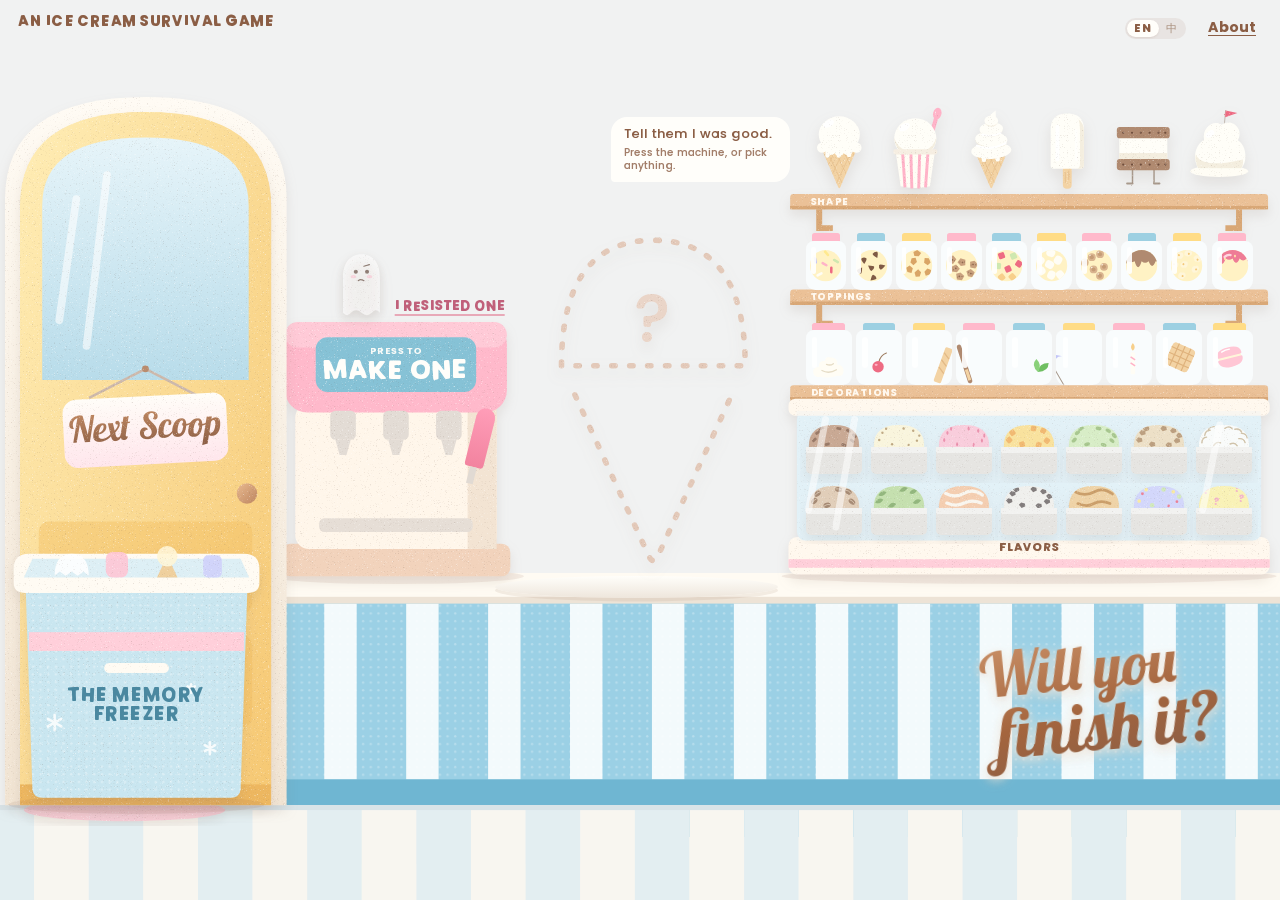
==== commit d291d252: "Wider door; tap outside a window you only read to close it Co-Authored-By: Claude Opus 5.5 <noreply@" ====
--- a/index.html
+++ b/index.html
@@ -1350,7 +1350,7 @@
 .rm-door { padding: 0; border: 0; background: none; perspective: calc(1400 * var(--u)); cursor: pointer; z-index: 1; }
 .rm-door svg { position: absolute; display: block; overflow: visible; }
 .rm-door .door-frame { inset: 0; width: 100%; height: 100%; }
-.rm-door .door-panel { left: calc(16 / 256 * 100%); top: calc(16 / 830 * 100%); width: calc(224 / 256 * 100%); height: calc(814 / 830 * 100%); transform-origin: 0 50%; transition: transform .6s cubic-bezier(.3, .8, .3, 1); }
+.rm-door .door-panel { left: calc(18 / 330 * 100%); top: calc(18 / 830 * 100%); width: calc(294 / 330 * 100%); height: calc(812 / 830 * 100%); transform-origin: 0 50%; transition: transform .6s cubic-bezier(.3, .8, .3, 1); }
 .rm-door:hover .door-panel { transform: rotateY(-8deg); }
 .rm-door.open .door-panel { transform: rotateY(-52deg); }
 .rm-door:focus-visible { outline: 3px solid #EE6B83; outline-offset: 4px; border-radius: 20px; }
@@ -1377,6 +1377,8 @@
 /* the Memory Freezer, in front of the door */
 .rm-freezer { z-index: 4; }
 .rm-fz-art { position: absolute; inset: 0; width: 100%; height: 100%; display: block; overflow: visible; pointer-events: none; }
+
+#roomWindow { cursor: default; }
 
 
 /* Motion off: everything still works, just still */
@@ -7092,10 +7094,10 @@
    asked for only when you press FIND ONE NEAR ME, used for that one search, and
    never saved or sent anywhere else. */
 function doorHTML(open) {
-  const W = 256, H = 830, i = 16, top = 16;
+  const W = 330, H = 830, i = 18, top = 18;
   const arch = (k, t) => `M${k} ${H} V${120 + k / 2} Q${k} ${t} ${W / 2} ${t} Q${W - k} ${t} ${W - k} ${120 + k / 2} V${H} Z`;
   const cx = W / 2, gl = 44, gb = Math.round(H * .4), knobY = Math.round(H * .56), signY = Math.round(H * .43);
-  return `<button class="rm-door ${open ? 'open' : ''}" data-act="openNextScoop" style="${at(22, 36, W, H)}" aria-label="Next Scoop: where to get the next one">
+  return `<button class="rm-door ${open ? 'open' : ''}" data-act="openNextScoop" style="${at(6, 36, W, H)}" aria-label="Next Scoop: where to get the next one">
     <svg class="door-frame" viewBox="0 0 ${W} ${H}" aria-hidden="true"><defs>
       <linearGradient id="dfFrame" x1="0" y1="0" x2="0" y2="1"><stop offset="0" stop-color="#FFFBF4"/><stop offset="1" stop-color="#F1E4D3"/></linearGradient>
       <radialGradient id="dfLight" cx=".5" cy=".35" r=".8"><stop offset="0" stop-color="#FFF6D8"/><stop offset=".6" stop-color="#FFE1A0"/><stop offset="1" stop-color="#F8C98A"/></radialGradient></defs>
@@ -7109,14 +7111,14 @@
       <g class="rm-riso">
         <path d="${arch(i, top)}" fill="url(#dpBody)"/>
         <path d="M${gl} ${gb} V${top + 110} Q${gl} ${top + 30} ${cx} ${top + 30} Q${W - gl} ${top + 30} ${W - gl} ${top + 110} V${gb} Z" fill="url(#dpGlass)"/>
-        <path d="M74 110 L58 ${gb - 70} M104 84 L84 ${gb - 40}" stroke="#FFFFFF" stroke-width="9" stroke-linecap="round" opacity=".6"/>
+        <path d="M84 120 L64 ${gb - 70} M120 92 L96 ${gb - 40}" stroke="#FFFFFF" stroke-width="9" stroke-linecap="round" opacity=".6"/>
         <rect x="40" y="${Math.round(H * .6)}" width="${W - 80}" height="${Math.round(H * .13)}" rx="12" fill="#F2BE62" opacity=".45"/>
         <rect x="40" y="${Math.round(H * .76)}" width="${W - 80}" height="${Math.round(H * .13)}" rx="12" fill="#F2BE62" opacity=".45"/>
         <rect x="${i}" y="${H - 24}" width="${W - 2 * i}" height="24" fill="#EDB760"/>
         <circle cx="${W - 46}" cy="${knobY}" r="12" fill="url(#dpKnob)"/>
-        <path d="M${cx} ${signY - 34} L${cx - 50} ${signY} M${cx} ${signY - 34} L${cx + 50} ${signY}" stroke="#CDB9AC" stroke-width="3"/><circle cx="${cx}" cy="${signY - 34}" r="4" fill="#B98C6E"/>
-        <g transform="rotate(-3 ${cx} ${signY + 34})"><rect x="${cx - 76}" y="${signY - 4}" width="152" height="72" rx="14" fill="url(#dpSign)"/>
-        <text x="${cx}" y="${signY + 44}" text-anchor="middle" font-family="'Sign Script', cursive" font-size="35" fill="url(#dpInk)" data-noi18n>Next Scoop</text></g>
+        <path d="M${cx} ${signY - 38} L${cx - 66} ${signY - 4} M${cx} ${signY - 38} L${cx + 66} ${signY - 4}" stroke="#CDB9AC" stroke-width="3"/><circle cx="${cx}" cy="${signY - 38}" r="4" fill="#B98C6E"/>
+        <g transform="rotate(-3 ${cx} ${signY + 34})"><rect x="${cx - 96}" y="${signY - 6}" width="192" height="80" rx="16" fill="url(#dpSign)"/>
+        <text x="${cx}" y="${signY + 44}" text-anchor="middle" font-family="'Sign Script', cursive" font-size="42" fill="url(#dpInk)" data-noi18n>Next Scoop</text></g>
       </g></svg>
   </button>`;
 }
@@ -7241,6 +7243,14 @@
       say('Couldn’t reach the map just now.', `<button class="btn c-white" data-act="findScoop" style="margin-top:8px">TRY AGAIN</button>`);
     }
   },
+});
+
+// A window you only read (the verdict, About, Next Scoop, an ending): a tap
+// anywhere outside it closes it. Windows that are asking you something stay.
+document.addEventListener('click', e => {
+  if (e.target.id !== 'roomWindow') return;
+  const route = location.hash.slice(1).split('/')[0];
+  if (['result', 'about', 'resisted', 'nextscoop'].includes(route)) ROOM_ACTIONS.closeWindow();
 });
 
 
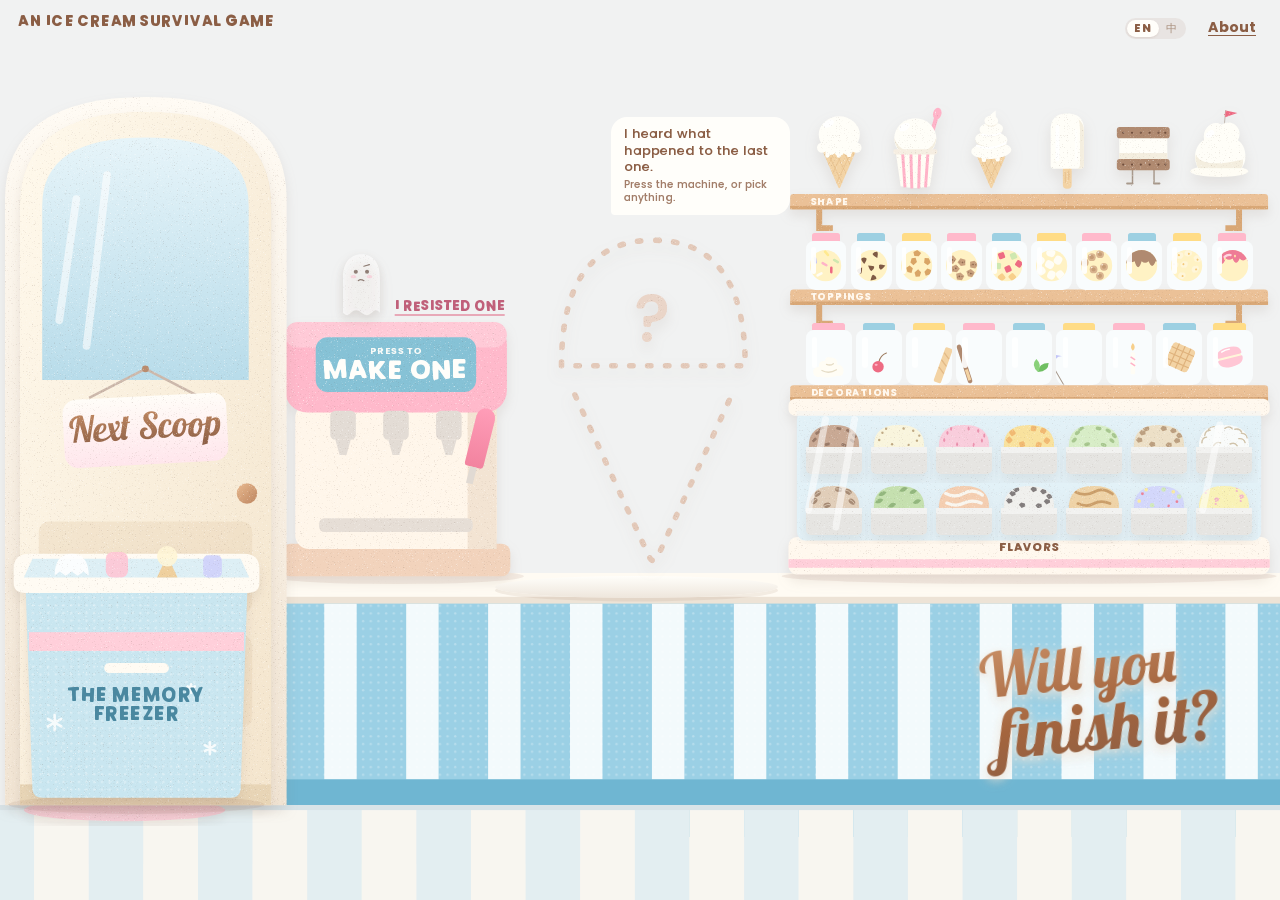
==== commit 5bda152b: "A paler, cream door Co-Authored-By: Claude Opus 5.5 <noreply@anthropic.com> Claude-Session: https://" ====
--- a/index.html
+++ b/index.html
@@ -7100,10 +7100,10 @@
   return `<button class="rm-door ${open ? 'open' : ''}" data-act="openNextScoop" style="${at(6, 36, W, H)}" aria-label="Next Scoop: where to get the next one">
     <svg class="door-frame" viewBox="0 0 ${W} ${H}" aria-hidden="true"><defs>
       <linearGradient id="dfFrame" x1="0" y1="0" x2="0" y2="1"><stop offset="0" stop-color="#FFFBF4"/><stop offset="1" stop-color="#F1E4D3"/></linearGradient>
-      <radialGradient id="dfLight" cx=".5" cy=".35" r=".8"><stop offset="0" stop-color="#FFF6D8"/><stop offset=".6" stop-color="#FFE1A0"/><stop offset="1" stop-color="#F8C98A"/></radialGradient></defs>
+      <radialGradient id="dfLight" cx=".5" cy=".35" r=".8"><stop offset="0" stop-color="#FFFCF3"/><stop offset=".6" stop-color="#FBF0DC"/><stop offset="1" stop-color="#F2E2C8"/></radialGradient></defs>
       <g class="rm-riso"><path d="${arch(0, 0)}" fill="url(#dfFrame)"/><path d="${arch(i, top)}" fill="url(#dfLight)"/></g></svg>
     <svg class="door-panel" viewBox="${i} ${top} ${W - 2 * i} ${H - top}" aria-hidden="true"><defs>
-      <linearGradient id="dpBody" x1="0" y1="0" x2="1" y2="1"><stop offset="0" stop-color="#FFEDB5"/><stop offset="1" stop-color="#F6C873"/></linearGradient>
+      <linearGradient id="dpBody" x1="0" y1="0" x2="1" y2="1"><stop offset="0" stop-color="#FFF9EC"/><stop offset="1" stop-color="#F4E5CD"/></linearGradient>
       <linearGradient id="dpGlass" x1="0" y1="0" x2="0" y2="1"><stop offset="0" stop-color="#E6F4F9"/><stop offset="1" stop-color="#B8DCEA"/></linearGradient>
       <linearGradient id="dpKnob" x1="0" y1="0" x2="1" y2="1"><stop offset="0" stop-color="#E8B98F"/><stop offset="1" stop-color="#BE8660"/></linearGradient>
       <linearGradient id="dpSign" x1="0" y1="0" x2="0" y2="1"><stop offset="0" stop-color="#FFFDF8"/><stop offset="1" stop-color="#FFE6EC"/></linearGradient>
@@ -7112,9 +7112,9 @@
         <path d="${arch(i, top)}" fill="url(#dpBody)"/>
         <path d="M${gl} ${gb} V${top + 110} Q${gl} ${top + 30} ${cx} ${top + 30} Q${W - gl} ${top + 30} ${W - gl} ${top + 110} V${gb} Z" fill="url(#dpGlass)"/>
         <path d="M84 120 L64 ${gb - 70} M120 92 L96 ${gb - 40}" stroke="#FFFFFF" stroke-width="9" stroke-linecap="round" opacity=".6"/>
-        <rect x="40" y="${Math.round(H * .6)}" width="${W - 80}" height="${Math.round(H * .13)}" rx="12" fill="#F2BE62" opacity=".45"/>
-        <rect x="40" y="${Math.round(H * .76)}" width="${W - 80}" height="${Math.round(H * .13)}" rx="12" fill="#F2BE62" opacity=".45"/>
-        <rect x="${i}" y="${H - 24}" width="${W - 2 * i}" height="24" fill="#EDB760"/>
+        <rect x="40" y="${Math.round(H * .6)}" width="${W - 80}" height="${Math.round(H * .13)}" rx="12" fill="#E9D6B8" opacity=".45"/>
+        <rect x="40" y="${Math.round(H * .76)}" width="${W - 80}" height="${Math.round(H * .13)}" rx="12" fill="#E9D6B8" opacity=".45"/>
+        <rect x="${i}" y="${H - 24}" width="${W - 2 * i}" height="24" fill="#E8D5B6"/>
         <circle cx="${W - 46}" cy="${knobY}" r="12" fill="url(#dpKnob)"/>
         <path d="M${cx} ${signY - 38} L${cx - 66} ${signY - 4} M${cx} ${signY - 38} L${cx + 66} ${signY - 4}" stroke="#CDB9AC" stroke-width="3"/><circle cx="${cx}" cy="${signY - 38}" r="4" fill="#B98C6E"/>
         <g transform="rotate(-3 ${cx} ${signY + 34})"><rect x="${cx - 96}" y="${signY - 6}" width="192" height="80" rx="16" fill="url(#dpSign)"/>
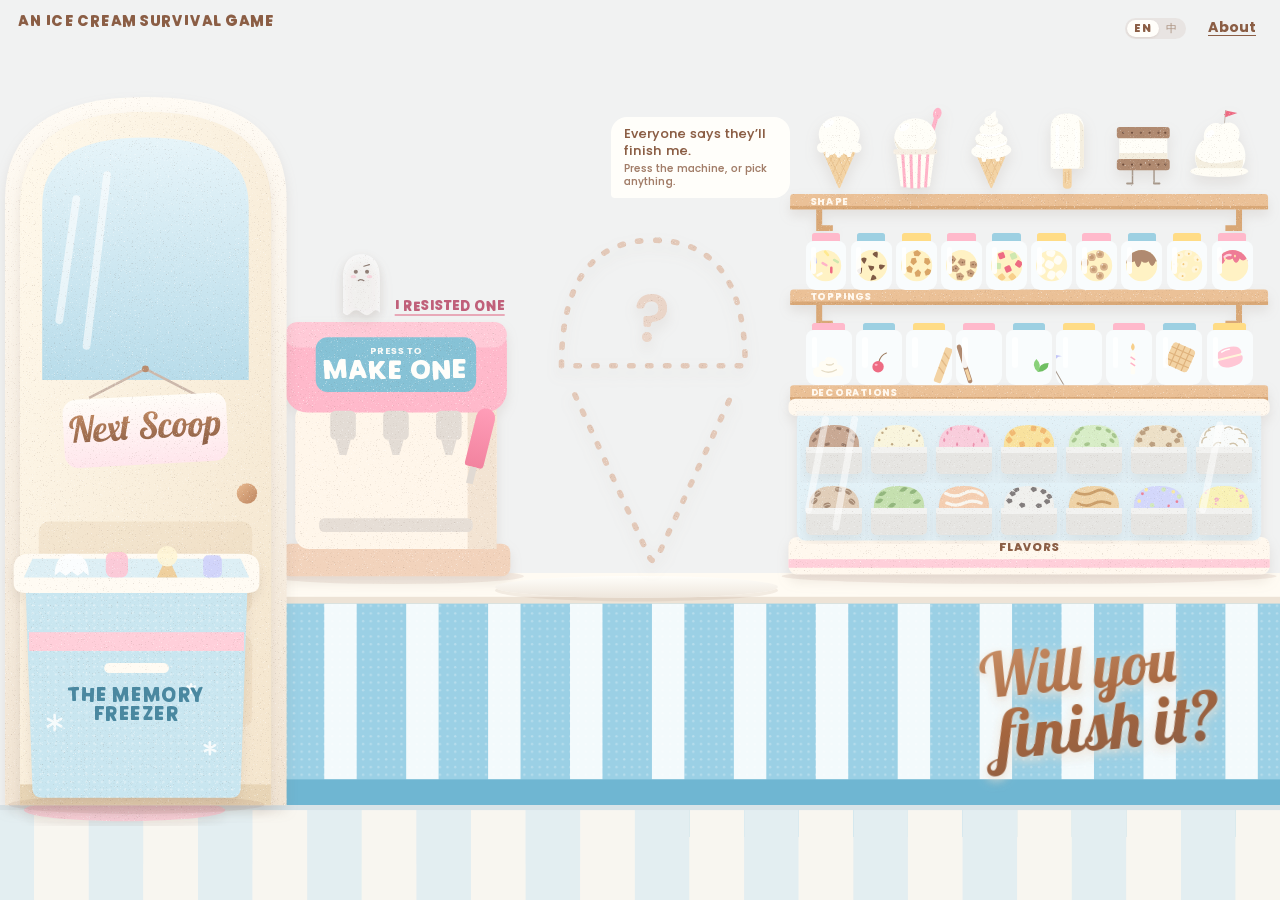
==== commit 00159aa0: "Freezer stage: stories fit the scoop, stamp clear of the drawing; 'Stories'; a bigger chest - On the" ====
--- a/index.html
+++ b/index.html
@@ -799,26 +799,26 @@
 @media (min-width: 820px) {
   .fz-title { font-size: clamp(30px, 2.8vw, 42px); }
   /* closed: the chest has the whole width; open: it slides over and the stage comes in */
-  .fz-scene { --scene-h: max(440px, calc(100dvh - 166px)); display: grid; grid-template-columns: minmax(0, 1fr) minmax(0, 0fr); column-gap: 0; height: var(--scene-h); margin-top: 6px;
+  .fz-scene { --scene-h: max(440px, calc(100dvh - 162px)); display: grid; grid-template-columns: minmax(0, 1fr) minmax(0, 0fr); column-gap: 0; height: var(--scene-h); margin-top: 6px;
     transition: grid-template-columns .55s cubic-bezier(.3, .8, .3, 1), column-gap .55s; }
-  #freezer[data-open="true"] .fz-scene { grid-template-columns: minmax(0, 55fr) minmax(0, 45fr); column-gap: 22px; }
+  #freezer[data-open="true"] .fz-scene { grid-template-columns: minmax(0, 57fr) minmax(0, 43fr); column-gap: 18px; }
   .chest-scroll { margin: 0; padding: 0; overflow: visible; display: flex; align-items: center; justify-content: center; min-height: 0; }
   .chest { min-width: 0; width: min(100%, calc((var(--scene-h) - 30px) / .68)); }
   .mem-stage-panel, .mem-stage-panel:empty { display: block; margin: 0; height: 100%; overflow-x: hidden; overflow-y: auto; overscroll-behavior: contain; container-type: size; padding: 0 2px; }
   #freezer[data-open="true"] .mem-stage-panel > * { animation: stageIn .45s cubic-bezier(.2, 1.1, .4, 1) .12s both; }
   .stage-empty { min-height: 100%; }
   /* on a wide stage, the words sit left and the ice cream right, so it can be big */
-  .bigmem.in-stage { display: grid; grid-template-columns: minmax(190px, 1fr) auto; grid-template-rows: auto auto 1fr; column-gap: 18px; align-items: start; }
+  .bigmem.in-stage { display: grid; grid-template-columns: minmax(150px, 1fr) auto; grid-template-rows: auto auto 1fr; column-gap: 18px; align-items: start; }
   .bigmem.in-stage .bm-head { grid-column: 1; grid-row: 1; margin-top: 2px; }
   .bigmem.in-stage .bm-under { grid-column: 1; grid-row: 2; text-align: left; margin-top: 14px; }
   .bigmem.in-stage .bm-under .bm-skip { margin: 4px 0 0; }
   .bigmem.in-stage .bm-after { grid-column: 1; grid-row: 2 / 4; margin-top: 14px; width: auto; }
-  .bigmem.in-stage .bm-stage { grid-column: 2; grid-row: 1 / 4; margin: 0; width: min(calc(100cqw - 208px), calc((100cqh - 120px) * .652)); }
+  .bigmem.in-stage .bm-stage { grid-column: 2; grid-row: 1 / 4; margin: 0; width: min(calc(100cqw - 166px), calc((100cqh - 100px) * .652)); }
   .bigmem.in-stage .mem-after-btns { align-items: flex-start; }
   .bigmem.in-stage .bm-title { font-size: clamp(21px, 1.9vw, 29px); }
   .story-pick { width: 100%; }
 }
-@media (min-width: 1360px) { #freezer[data-open="true"] .fz-scene { grid-template-columns: minmax(0, 58fr) minmax(0, 42fr); } }
+@media (min-width: 1360px) { #freezer[data-open="true"] .fz-scene { grid-template-columns: minmax(0, 60fr) minmax(0, 40fr); } }
 @keyframes stageIn { from { opacity: 0; transform: translateX(24px) } to { opacity: 1; transform: none } }
 @container (max-width: 440px) {
   .bigmem.in-stage { display: block; }
@@ -929,6 +929,13 @@
   .mini.m3 { top: 62%; } .mini.m4 { top: 61%; }
   .cover-nav button { padding: 5px 0; }
 }
+
+/* on the stage the fate stamp sits bottom-left, clear of anything drawn beside the ice cream */
+.bigmem.in-stage .bm-stamp { right: auto; left: 0; }
+/* on the stage, the 'not sure about' note waits beside the ice cream, so the story fits the scoop */
+.bigmem.in-stage .bm-text .bm-unsure { display: none; }
+.bm-unsure-side { font-size: 12.5px; color: var(--muted); margin-top: 8px; opacity: 0; transition: opacity .4s .3s; }
+.bigmem.thawed .bm-unsure-side { opacity: 1; }
 
 /* --------------------------------------------------------------------------
    EXPANSION: the temptation, quick record, the three-part verdict, the waste
@@ -2612,7 +2619,10 @@
 "Shops from OpenStreetMap. Check they’re open before you go.": "店铺信息来自 OpenStreetMap。出发前确认一下有没有开门。",
 "A small cup of vanilla.": "一小杯香草。",
 "No history yet. Start small. The machine will learn.": "还没有记录。先从小份开始，机器会慢慢了解你。",
-"Small cup. History says the big ones don’t make it.": "小杯就好。历史表明，大份的撑不到最后。"
+"Small cup. History says the big ones don’t make it.": "小杯就好。历史表明，大份的撑不到最后。",
+"Stories": "故事",
+"STORIES": "故事",
+"‹ Stories": "‹ 故事"
 };
 // Sentences with numbers, dates or someone's own words in them.
 const ZH_MON = { jan: 1, feb: 2, mar: 3, apr: 4, may: 5, jun: 6, jul: 7, aug: 8, sep: 9, sept: 9, oct: 10, nov: 11, dec: 12,
@@ -5521,7 +5531,7 @@
   return `<div class="fz-bar">
     <div class="fz-modes" role="tablist">
       <button class="chunky ${fz.mode === 'all' ? 'on' : ''}" role="tab" aria-selected="${fz.mode === 'all'}" data-act="freezerMode" data-val="all">All Ice Creams</button>
-      <button class="chunky ${fz.mode === 'stories' ? 'on' : ''}" role="tab" aria-selected="${fz.mode === 'stories'}" data-act="freezerMode" data-val="stories">Our Stories</button>
+      <button class="chunky ${fz.mode === 'stories' ? 'on' : ''}" role="tab" aria-selected="${fz.mode === 'stories'}" data-act="freezerMode" data-val="stories">Stories</button>
     </div>
     ${fz.mode === 'all' ? `<details class="fz-filter"><summary class="chunky">${fz.filter === 'all' ? 'Filter' : esc(KIND_FILTERS[fz.filter])}</summary>
       <div class="fz-filter-list">${Object.entries(KIND_FILTERS).map(([k, l]) => `<button class="${fz.filter === k ? 'on' : ''}" data-act="freezerFilter" data-val="${k}">${esc(l)}</button>`).join('')}</div></details>` : ''}
@@ -5536,12 +5546,12 @@
     <button class="stage-close" data-act="closeStage" aria-label="Put it back"><svg viewBox="0 0 20 20" width="16" height="16" aria-hidden="true"><path d="M4 4 L16 16 M16 4 L4 16" stroke="currentColor" stroke-width="2.6" stroke-linecap="round"/></svg></button></div>`;
   if (fz.view === 'fresh') return up + freshDrawerHTML();
   if (fz.view === 'door') return up + `<div class="door-view">${archiveBodyHTML()}</div>`;
-  if (fz.view === 'stories') return up + `<div class="stage-empty stories-index"><p class="chunky stage-k">OUR STORIES</p>
+  if (fz.view === 'stories') return up + `<div class="stage-empty stories-index"><p class="chunky stage-k">STORIES</p>
     ${STORY_KEYS.map(k => { const s = MEMORY_SERIES[k]; return `<button class="story-pick" data-act="openStory" data-val="${k}"><b class="melty">${esc(s.title)}</b><span>${esc(s.note)}</span><small class="chunky">${s.ids.length} ICE CREAMS</small></button>`; }).join('')}</div>`;
   if (fz.view === 'story') {
     const s = MEMORY_SERIES[fz.story], id = s.ids[fz.step];
     return `${up}<div class="story-bar">
-        <button class="link" data-act="freezerMode" data-val="stories">‹ Our Stories</button>
+        <button class="link" data-act="freezerMode" data-val="stories">‹ Stories</button>
         <span class="chunky story-name">${esc(s.title)}</span>
         <span class="story-steps"><button class="step-btn" data-act="storyStep" data-val="-1" ${fz.step ? '' : 'disabled'} aria-label="Previous">‹</button><span class="chunky">${fz.step + 1} / ${s.ids.length}</span><button class="step-btn" data-act="storyStep" data-val="1" ${fz.step < s.ids.length - 1 ? '' : 'disabled'} aria-label="Next">›</button></span>
       </div>${memoryCardHTML(memoryById(id), { stage: true })}`;
@@ -5863,6 +5873,7 @@
       <p class="bm-what">${esc(m.what)}. Flavor: ${esc(m.flavor)}</p>
       ${m.isRecord ? `<span class="bm-chip rec-chip">${m.kept ? 'A kept memory, from a game record' : 'A game record. Melts into the machine’s log.'}</span>` : ''}
       ${chips}
+      ${ctx.stage && !m.isRecord && m.unsure.length ? `<p class="bm-unsure bm-unsure-side">${esc(MEMORY_COPY.unsure)}: ${m.unsure.map(esc).join(', ').toLowerCase()}.</p>` : ''}
     </header>
     <div class="bm-stage" id="bigStage">
       <svg class="bm-layer bm-back" viewBox="0 0 ${BIG_W} ${BIG_H}" aria-hidden="true">${bigBack(m, spec, sid)}</svg>
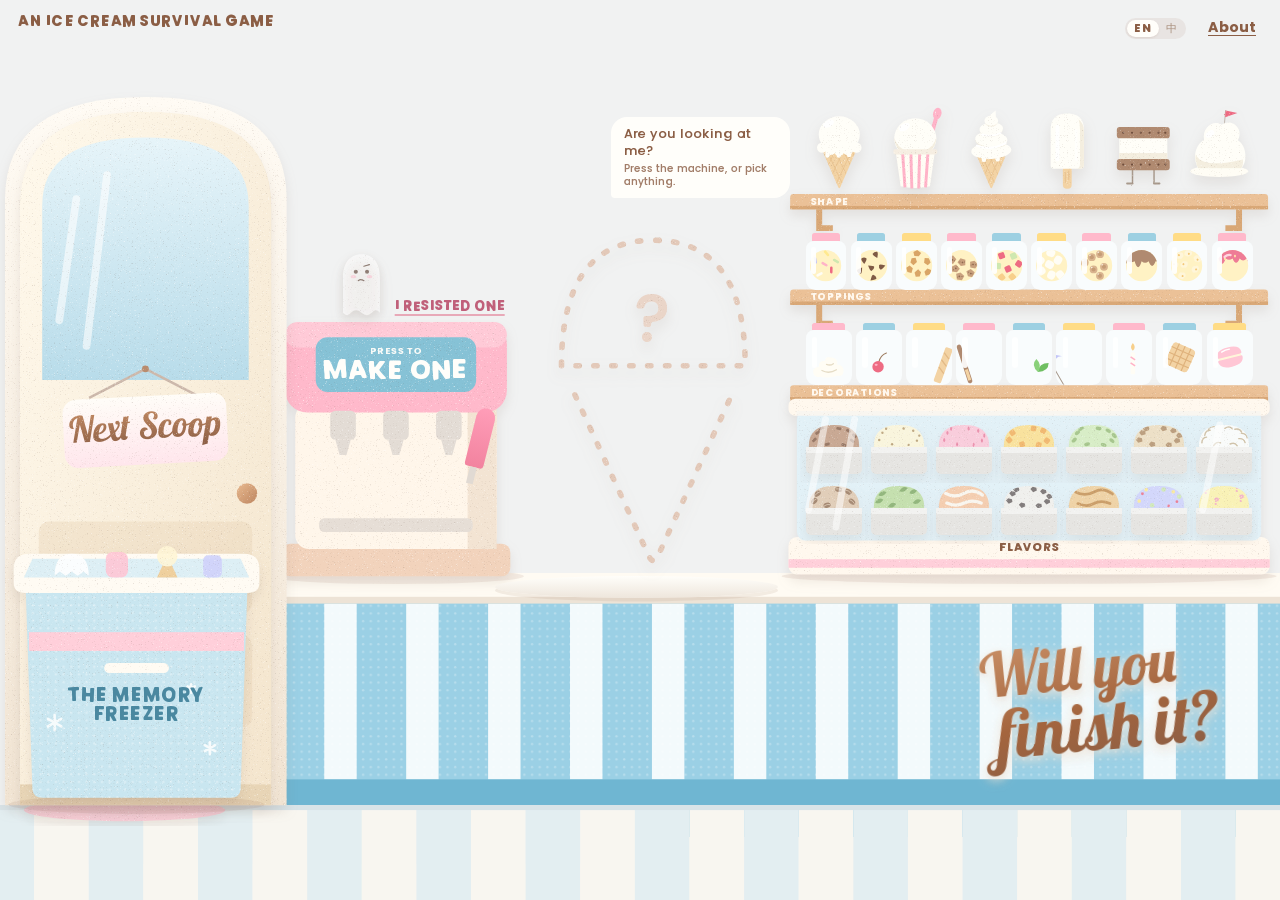
==== commit 832738f1: "Next Scoop: built-in shops around Pratt, Downtown Brooklyn and Lower/Midtown Manhattan - 17 shops fr" ====
--- a/index.html
+++ b/index.html
@@ -1386,6 +1386,7 @@
 .rm-fz-art { position: absolute; inset: 0; width: 100%; height: 100%; display: block; overflow: visible; pointer-events: none; }
 
 #roomWindow { cursor: default; }
+.ns-more li > span { white-space: nowrap; }
 
 
 /* Motion off: everything still works, just still */
@@ -2622,7 +2623,11 @@
 "Small cup. History says the big ones don’t make it.": "小杯就好。历史表明，大份的撑不到最后。",
 "Stories": "故事",
 "STORIES": "故事",
-"‹ Stories": "‹ 故事"
+"‹ Stories": "‹ 故事",
+"Asking the map about shops near you…": "正在问地图你附近有哪些店…",
+"Picked from recent NYC ice cream guides. Check they’re open before you go.": "选自最近的纽约雪糕店指南。出发前确认一下有没有开门。",
+"Try:": "推荐：",
+"Hours:": "营业时间："
 };
 // Sentences with numbers, dates or someone's own words in them.
 const ZH_MON = { jan: 1, feb: 2, mar: 3, apr: 4, may: 5, jun: 6, jul: 7, aug: 8, sep: 9, sept: 9, oct: 10, nov: 11, dec: 12,
@@ -2678,6 +2683,8 @@
   [/^(.+), as a (.+)\.$/, (_, f, m) => { const t = zhOf(f.toUpperCase()), u = zhOf(m.toUpperCase()); return t && u ? `${t}，${u}。` : null; }],
   [/^(\d[\d.,]*) (ft|mi|m|km) · about (\d+) min on foot(.*)$/, (_, n, u, w, rest) => `${n} ${({ ft: '英尺', mi: '英里', m: '米', km: '公里' })[u]} · 步行约 ${w} 分钟${rest}`],
   [/^Hours: (.*)$/, '营业时间：$1'],
+  [/^Try: (.*)$/, '推荐：$1'],
+  [/^Near you, and good for (.+)$/, (_, f) => `离你近，而且适合${zhBit(f.toUpperCase())}`],
   [/^TODAY: (.+)$/, (_, f) => { const t = zhOf(f); return t ? '今日：' + t : null; }],
   [/^Bite (\d+): (.+)$/, (_, n, a) => `第 ${n} 口：${zhBit(a)}`],
   [/^(\d+) of (\d+) thawed\.$/, '已解冻 $1 / $2。'],
@@ -7207,6 +7214,37 @@
   }
   throw last || new Error('no map');
 }
+// Shops near Pratt, Downtown Brooklyn / DUMBO, and Lower and Midtown Manhattan, picked
+// from recent Time Out and Infatuation guides (checked Nov 2026). Built in, so the answer
+// comes at once, without waiting for the map. `f` = flavors of ours they're good for.
+const NYC_SHOPS = [
+  { name: 'Biddrina Gelato', lat: 40.6855, lon: -73.9622, street: '129 Gates Ave, Clinton Hill', try: 'turmeric amarena cherry, or crema with marmalade', f: ['fruit', 'vanilla', 'other', 'weird'] },
+  { name: 'Brooklyn Ice Cream Factory', lat: 40.7026, lon: -73.9937, street: '14 Old Fulton St, DUMBO', try: 'French vanilla or butter pecan', f: ['vanilla', 'nutty', 'chocolate'] },
+  { name: 'Van Leeuwen', lat: 40.7034, lon: -73.9952, street: '1 Water St, Fulton Ferry Landing', try: 'Sicilian pistachio or honeycomb', f: ['pistachio', 'caramel', 'chocolate', 'oreo'] },
+  { name: 'L’Artigiano Gelato (Time Out Market)', lat: 40.7036, lon: -73.9918, street: '55 Water St, DUMBO', try: 'stracciatella or tiramisù', f: ['vanilla', 'coffee', 'chocolate'] },
+  { name: 'Malai', lat: 40.6820, lon: -73.9932, street: '268 Smith St, Carroll Gardens', try: 'saffron pistachio or masala chai', f: ['pistachio', 'tea', 'thaitea', 'weird', 'nutty'] },
+  { name: 'Brooklyn Farmacy & Soda Fountain', lat: 40.6813, lon: -74.0003, street: '513 Henry St, Carroll Gardens', try: 'a sundae or an egg cream', f: ['vanilla', 'chocolate', 'caramel'] },
+  { name: 'Morgenstern’s Finest Ice Cream', lat: 40.7272, lon: -74.0009, street: '88 W Houston St, Greenwich Village', try: 'caramel crème fraîche or bitter chocolate ash', f: ['caramel', 'chocolate', 'weird', 'other'] },
+  { name: 'Julia Jean’s', lat: 40.7139, lon: -73.9866, street: '202 Clinton St, Lower East Side', try: 'butter pecan or orange sherbet', f: ['nutty', 'fruit', 'vanilla'] },
+  { name: 'Il Laboratorio del Gelato', lat: 40.7221, lon: -73.9870, street: '188 Ludlow St, Lower East Side', try: 'hazelnut or dark chocolate', f: ['nutty', 'chocolate', 'fruit', 'mango'] },
+  { name: 'Chinatown Ice Cream Factory', lat: 40.7154, lon: -73.9984, street: '65 Bayard St, Chinatown', try: 'black sesame, egg custard or red bean', f: ['weird', 'tea', 'coconut', 'mango', 'other'] },
+  { name: 'Taiyaki NYC', lat: 40.7182, lon: -73.9995, street: '119 Baxter St, Chinatown', try: 'matcha-hojicha soft serve in a fish cone', f: ['tea', 'softserve'] },
+  { name: 'Sundaes and Cones', lat: 40.7309, lon: -73.9892, street: '95 E 10th St, East Village', try: 'black sesame or Thai iced tea', f: ['thaitea', 'tea', 'oreo', 'weird'] },
+  { name: 'Caffè Panna', lat: 40.7369, lon: -73.9868, street: '77 Irving Pl, Gramercy', try: 'stracciatella, or a sundae with panna', f: ['vanilla', 'coffee', 'oreo', 'fruit'] },
+  { name: 'Salt & Straw', lat: 40.7346, lon: -74.0066, street: '540 Hudson St, West Village', try: 'sea salt with caramel ribbons or honey lavender', f: ['caramel', 'other', 'weird', 'vanilla'] },
+  { name: 'Sundaes Best', lat: 40.7470, lon: -73.9857, street: '319 5th Ave, Koreatown', try: 'miso caramel or Jeju mandarin sorbet', f: ['caramel', 'fruit', 'mango', 'tea'] },
+  { name: 'Eataly Flatiron (gelato counter)', lat: 40.7421, lon: -73.9896, street: '200 5th Ave, Flatiron', try: 'pistachio or nocciola gelato', f: ['pistachio', 'nutty', 'chocolate', 'coffee'] },
+  { name: 'Milky Ice', lat: 40.7612, lon: -73.9700, street: '130 E 57th St, Midtown', try: 'the tall soft serve', f: ['softserve', 'vanilla'] },
+];
+// From the built-in list: the ones near you, the best match for the suggested flavor first
+function builtInShops(here, flavor) {
+  const all = NYC_SHOPS.map(s => ({ ...s, d: metersTo(here, s) })).sort((a, b) => a.d - b.d);
+  if (!all.length || all[0].d > 6000) return null;   // not around these neighborhoods
+  const near = all.filter(s => s.d <= Math.max(1500, all[0].d * 1.8));
+  const match = near.find(s => s.f.includes(flavor));
+  if (match) { match.why = 'good for ' + FLAVORS[flavor].label.toLowerCase(); return [match, ...all.filter(s => s !== match)]; }
+  return all;
+}
 function mapsLink(s) {
   const apple = /iPhone|iPad|Macintosh/.test(navigator.userAgent);
   return apple ? `https://maps.apple.com/?q=${encodeURIComponent(s.name)}&ll=${s.lat},${s.lon}` : `https://www.google.com/maps/search/?api=1&query=${encodeURIComponent(s.name)}%20${s.lat}%2C${s.lon}`;
@@ -7215,14 +7253,15 @@
   const [top, ...rest] = list;
   const walk = m => Math.max(1, Math.round(m / 80));
   return `<div class="ns-top">
-      <p class="chunky ns-label">Closest to you</p>
+      <p class="chunky ns-label">${top.why ? 'Near you, and ' + esc(top.why) : 'Closest to you'}</p>
       <h2 class="ns-shop" data-noi18n>${esc(top.name)}</h2>
       <p class="ns-meta">${distanceText(top.d)} · about ${walk(top.d)} min on foot${top.street ? ` · <span data-noi18n>${esc(top.street)}</span>` : ''}</p>
+      ${top.try ? `<p class="ns-meta">Try: <span data-noi18n>${esc(top.try)}</span></p>` : ''}
       ${top.hours ? `<p class="ns-meta">Hours: <span data-noi18n>${esc(top.hours)}</span></p>` : ''}
       <a class="btn c-strawberry ns-go" href="${mapsLink(top)}" target="_blank" rel="noopener">GET DIRECTIONS</a>
     </div>
     ${rest.length ? `<p class="chunky ns-label" style="margin-top:12px">Also nearby</p><ul class="ns-more">${rest.slice(0, 3).map(s => `<li><a href="${mapsLink(s)}" target="_blank" rel="noopener"><span data-noi18n>${esc(s.name)}</span></a><span>${distanceText(s.d)}</span></li>`).join('')}</ul>` : ''}
-    <p class="ns-note">Shops from OpenStreetMap. Check they’re open before you go.</p>`;
+    <p class="ns-note">${top.try ? 'Picked from recent NYC ice cream guides.' : 'Shops from OpenStreetMap.'} Check they’re open before you go.</p>`;
 }
 Object.assign(ROOM_ACTIONS, {
   // the door swings open a little, then the window
@@ -7239,11 +7278,15 @@
     say('Looking around you…');
     let here;
     try {
-      here = await new Promise((ok, no) => navigator.geolocation.getCurrentPosition(p => ok({ lat: p.coords.latitude, lon: p.coords.longitude }), no, { enableHighAccuracy: false, timeout: 12000, maximumAge: 300000 }));
+      here = await new Promise((ok, no) => navigator.geolocation.getCurrentPosition(p => ok({ lat: p.coords.latitude, lon: p.coords.longitude }), no, { enableHighAccuracy: false, timeout: 8000, maximumAge: 1800000 }));
     } catch (e) {
       say('No location, no shop. The flavor advice still stands.', `<button class="btn c-white" data-act="findScoop" style="margin-top:8px">TRY AGAIN</button>`);
       return;
     }
+    // around Pratt, Downtown Brooklyn or Lower/Midtown Manhattan: answer at once from the built-in list
+    const local = builtInShops(here, nextScoopAdvice().flavor);
+    if (local) { box.innerHTML = shopsHTML(local); return; }
+    say('Asking the map about shops near you…');
     try {
       let list = await nearbyIceCream(here, 2500);
       if (!list.length) list = await nearbyIceCream(here, 8000);
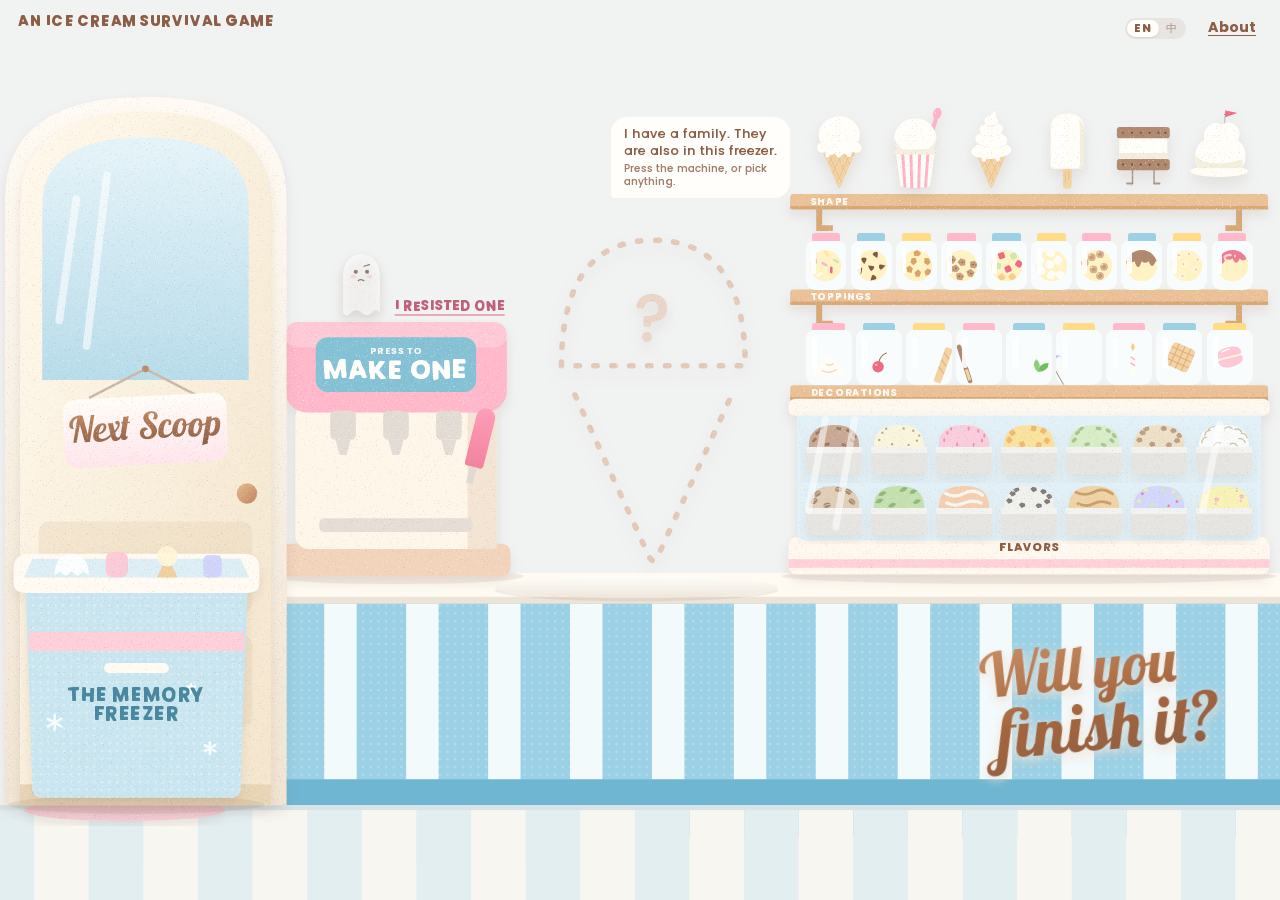
==== commit 5ab630dd: "Next Scoop: miles in the US, more shops in Downtown Brooklyn, pick a spot by hand - Distances in mil" ====
--- a/index.html
+++ b/index.html
@@ -1387,6 +1387,10 @@
 
 #roomWindow { cursor: default; }
 .ns-more li > span { white-space: nowrap; }
+
+.ns-places { display: flex; flex-wrap: wrap; align-items: center; justify-content: center; gap: 2px 12px; margin-top: 10px; font-size: 12.5px; color: var(--muted); }
+.ns-places .link { font-size: 13px; padding: 6px 0; }
+.ns-at { text-align: center; color: #D9708C; margin-bottom: 4px; }
 
 
 /* Motion off: everything still works, just still */
@@ -2627,7 +2631,12 @@
 "Asking the map about shops near you…": "正在问地图你附近有哪些店…",
 "Picked from recent NYC ice cream guides. Check they’re open before you go.": "选自最近的纽约雪糕店指南。出发前确认一下有没有开门。",
 "Try:": "推荐：",
-"Hours:": "营业时间："
+"Hours:": "营业时间：",
+"Or pick a spot:": "或者选一个地方：",
+"Pratt": "Pratt",
+"Downtown Brooklyn": "Downtown Brooklyn",
+"SoHo": "SoHo",
+"Midtown": "中城"
 };
 // Sentences with numbers, dates or someone's own words in them.
 const ZH_MON = { jan: 1, feb: 2, mar: 3, apr: 4, may: 5, jun: 6, jul: 7, aug: 8, sep: 9, sept: 9, oct: 10, nov: 11, dec: 12,
@@ -2684,6 +2693,7 @@
   [/^(\d[\d.,]*) (ft|mi|m|km) · about (\d+) min on foot(.*)$/, (_, n, u, w, rest) => `${n} ${({ ft: '英尺', mi: '英里', m: '米', km: '公里' })[u]} · 步行约 ${w} 分钟${rest}`],
   [/^Hours: (.*)$/, '营业时间：$1'],
   [/^Try: (.*)$/, '推荐：$1'],
+  [/^Around (Pratt|Downtown Brooklyn|SoHo|Midtown)$/, (_, p) => `在 ${p === 'Midtown' ? '中城' : p} 附近`],
   [/^Near you, and good for (.+)$/, (_, f) => `离你近，而且适合${zhBit(f.toUpperCase())}`],
   [/^TODAY: (.+)$/, (_, f) => { const t = zhOf(f); return t ? '今日：' + t : null; }],
   [/^Bite (\d+): (.+)$/, (_, n, a) => `第 ${n} 口：${zhBit(a)}`],
@@ -7177,9 +7187,22 @@
     <div class="ns-shops" id="nsShops">
       <button class="btn c-lemon" data-act="findScoop">FIND ONE NEAR ME</button>
       <p class="ns-note">Your location is only used for this one search. It isn’t saved.</p>
+      ${scoopPlacesHTML()}
     </div>
     <button class="btn c-white" data-act="closeWindow" style="margin-top:12px">CLOSE THE DOOR</button>
   </section>`;
+}
+// Or skip the location and pick a neighborhood (handy for a demo, or with location off)
+const SCOOP_PLACES = { pratt: ['Pratt', 40.6913, -73.9634], dtbk: ['Downtown Brooklyn', 40.6925, -73.9875], soho: ['SoHo', 40.7245, -73.9985], midtown: ['Midtown', 40.7536, -73.9832] };
+const scoopPlacesHTML = () => `<div class="ns-places"><span>Or pick a spot:</span>${Object.entries(SCOOP_PLACES).map(([k, [n]]) => `<button class="link" data-act="scoopAt" data-val="${k}">${esc(n)}</button>`).join('')}</div>`;
+function showScoopShops(here, label) {
+  const box = document.getElementById('nsShops');
+  if (!box) return false;
+  scoopInUS = inUS(here);
+  const local = builtInShops(here, nextScoopAdvice().flavor);
+  if (!local) return false;
+  box.innerHTML = (label ? `<p class="chunky ns-label ns-at">Around ${esc(label)}</p>` : '') + shopsHTML(local) + scoopPlacesHTML();
+  return true;
 }
 const metersTo = (a, b) => {
   const R = 6371000, rad = x => x * Math.PI / 180;
@@ -7187,7 +7210,10 @@
   const h = Math.sin(dLat / 2) ** 2 + Math.cos(rad(a.lat)) * Math.cos(rad(b.lat)) * Math.sin(dLon / 2) ** 2;
   return 2 * R * Math.asin(Math.sqrt(h));
 };
-const usUnits = () => /^en-US$/i.test(navigator.language || '');
+// miles in the US (wherever the phone's language is set to), metres elsewhere
+let scoopInUS = null;
+const inUS = p => p.lat > 24 && p.lat < 50 && p.lon > -125 && p.lon < -66;
+const usUnits = () => scoopInUS ?? /^en-US$/i.test(navigator.language || '');
 function distanceText(m) {
   if (usUnits()) { const mi = m / 1609.34; return mi < .2 ? `${Math.round(m * 3.281 / 50) * 50} ft` : `${mi.toFixed(mi < 10 ? 1 : 0)} mi`; }
   return m < 1000 ? `${Math.round(m / 10) * 10} m` : `${(m / 1000).toFixed(1)} km`;
@@ -7215,12 +7241,17 @@
   throw last || new Error('no map');
 }
 // Shops near Pratt, Downtown Brooklyn / DUMBO, and Lower and Midtown Manhattan, picked
-// from recent Time Out and Infatuation guides (checked Nov 2026). Built in, so the answer
+// from recent Time Out and Infatuation guides and the shops' own pages (checked Nov 2026). Built in, so the answer
 // comes at once, without waiting for the map. `f` = flavors of ours they're good for.
 const NYC_SHOPS = [
   { name: 'Biddrina Gelato', lat: 40.6855, lon: -73.9622, street: '129 Gates Ave, Clinton Hill', try: 'turmeric amarena cherry, or crema with marmalade', f: ['fruit', 'vanilla', 'other', 'weird'] },
+  { name: 'Van Leeuwen (Downtown Brooklyn)', lat: 40.6913, lon: -73.9829, street: '445 Gold St, City Point', try: 'Sicilian pistachio or honeycomb', f: ['pistachio', 'caramel', 'chocolate', 'oreo', 'vanilla'] },
+  { name: 'Soft Swerve (DeKalb Market Hall)', lat: 40.6906, lon: -73.9835, street: '445 Albee Square W, City Point, lower level', try: 'Thai tea, Hong Kong milk tea or ube soft serve', f: ['thaitea', 'tea', 'coffee', 'softserve', 'weird', 'oreo'] },
+  { name: 'Van Leeuwen (Brooklyn Heights)', lat: 40.6946, lon: -73.9918, street: '151 Montague St, Brooklyn Heights', try: 'Sicilian pistachio or honeycomb', f: ['pistachio', 'caramel', 'chocolate', 'vanilla'] },
+  { name: 'Van Leeuwen (Boerum Hill)', lat: 40.6862, lon: -73.9893, street: '81 Bergen St, Boerum Hill', try: 'Sicilian pistachio or honeycomb', f: ['pistachio', 'caramel', 'chocolate', 'vanilla'] },
+  { name: 'The Ice Cream Shop', lat: 40.6895, lon: -73.9735, street: '186 DeKalb Ave, Fort Greene', try: 'a classic scoop in a cone', f: ['vanilla', 'chocolate', 'fruit', 'oreo'] },
   { name: 'Brooklyn Ice Cream Factory', lat: 40.7026, lon: -73.9937, street: '14 Old Fulton St, DUMBO', try: 'French vanilla or butter pecan', f: ['vanilla', 'nutty', 'chocolate'] },
-  { name: 'Van Leeuwen', lat: 40.7034, lon: -73.9952, street: '1 Water St, Fulton Ferry Landing', try: 'Sicilian pistachio or honeycomb', f: ['pistachio', 'caramel', 'chocolate', 'oreo'] },
+  { name: 'Van Leeuwen (Brooklyn Bridge Park)', lat: 40.7034, lon: -73.9952, street: '1 Water St, Fulton Ferry Landing', try: 'Sicilian pistachio or honeycomb', f: ['pistachio', 'caramel', 'chocolate', 'oreo'] },
   { name: 'L’Artigiano Gelato (Time Out Market)', lat: 40.7036, lon: -73.9918, street: '55 Water St, DUMBO', try: 'stracciatella or tiramisù', f: ['vanilla', 'coffee', 'chocolate'] },
   { name: 'Malai', lat: 40.6820, lon: -73.9932, street: '268 Smith St, Carroll Gardens', try: 'saffron pistachio or masala chai', f: ['pistachio', 'tea', 'thaitea', 'weird', 'nutty'] },
   { name: 'Brooklyn Farmacy & Soda Fountain', lat: 40.6813, lon: -74.0003, street: '513 Henry St, Carroll Gardens', try: 'a sundae or an egg cream', f: ['vanilla', 'chocolate', 'caramel'] },
@@ -7270,6 +7301,7 @@
     if (d) d.classList.add('open');
     setTimeout(() => go('nextscoop'), d && !reducedMotion() ? 620 : 0);
   },
+  scoopAt(v) { const p = SCOOP_PLACES[v]; if (p) showScoopShops({ lat: p[1], lon: p[2] }, p[0]); },
   async findScoop() {
     const box = document.getElementById('nsShops');
     if (!box) return;
@@ -7280,19 +7312,19 @@
     try {
       here = await new Promise((ok, no) => navigator.geolocation.getCurrentPosition(p => ok({ lat: p.coords.latitude, lon: p.coords.longitude }), no, { enableHighAccuracy: false, timeout: 8000, maximumAge: 1800000 }));
     } catch (e) {
-      say('No location, no shop. The flavor advice still stands.', `<button class="btn c-white" data-act="findScoop" style="margin-top:8px">TRY AGAIN</button>`);
+      say('No location, no shop. The flavor advice still stands.', `<button class="btn c-white" data-act="findScoop" style="margin-top:8px">TRY AGAIN</button>${scoopPlacesHTML()}`);
       return;
     }
     // around Pratt, Downtown Brooklyn or Lower/Midtown Manhattan: answer at once from the built-in list
-    const local = builtInShops(here, nextScoopAdvice().flavor);
-    if (local) { box.innerHTML = shopsHTML(local); return; }
+    if (showScoopShops(here)) return;
+    scoopInUS = inUS(here);
     say('Asking the map about shops near you…');
     try {
       let list = await nearbyIceCream(here, 2500);
       if (!list.length) list = await nearbyIceCream(here, 8000);
       if (!document.getElementById('nsShops')) return;
       if (!list.length) { say('No ice cream shop anywhere near you. That might be for the best.'); return; }
-      box.innerHTML = shopsHTML(list);
+      box.innerHTML = shopsHTML(list) + scoopPlacesHTML();
     } catch (e) {
       say('Couldn’t reach the map just now.', `<button class="btn c-white" data-act="findScoop" style="margin-top:8px">TRY AGAIN</button>`);
     }
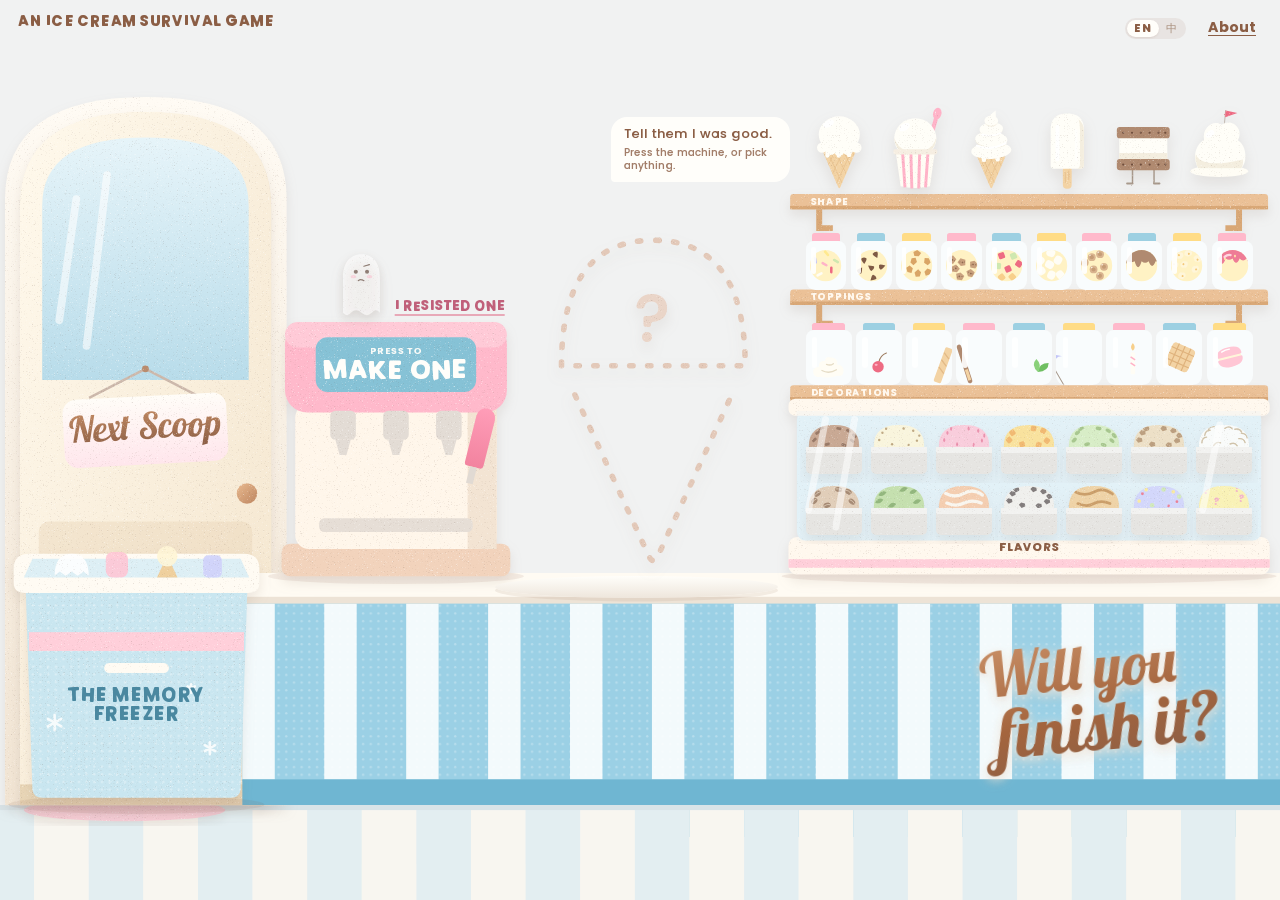
==== commit 5bb6682b: "The door sits behind the counter and the machine Co-Authored-By: Claude Opus 5.5 <noreply@anthropic." ====
--- a/index.html
+++ b/index.html
@@ -1354,7 +1354,7 @@
 .rm-title span:nth-child(2) { font-size: calc(78 * var(--u)); margin-left: calc(14 * var(--u)); }
 
 /* the door, and the light behind it */
-.rm-door { padding: 0; border: 0; background: none; perspective: calc(1400 * var(--u)); cursor: pointer; z-index: 1; }
+.rm-door { padding: 0; border: 0; background: none; perspective: calc(1400 * var(--u)); cursor: pointer; }   /* behind the counter: it comes right after the back wall */
 .rm-door svg { position: absolute; display: block; overflow: visible; }
 .rm-door .door-frame { inset: 0; width: 100%; height: 100%; }
 .rm-door .door-panel { left: calc(18 / 330 * 100%); top: calc(18 / 830 * 100%); width: calc(294 / 330 * 100%); height: calc(812 / 830 * 100%); transform-origin: 0 50%; transition: transform .6s cubic-bezier(.3, .8, .3, 1); }
@@ -6765,6 +6765,8 @@
     ${[150, 262, 374].map(y => `<rect x="926" y="${y}" width="560" height="18" rx="4" fill="#EBC197"/><rect x="926" y="${y + 14}" width="560" height="4" fill="#D9A877"/><path d="M960 ${y + 18} v22 h16 M1452 ${y + 18} v22 h-16" stroke="#D9A877" stroke-width="7" fill="none"/>`).join('')}
   </g>
 
+</svg>
+<svg class="room-back room-front" viewBox="0 0 ${ROOM_W} ${ROOM_H}" preserveAspectRatio="none" aria-hidden="true">
   <!-- the counter -->
   <rect x="284" y="626" width="1820" height="212" fill="#9BD0E5"/>
   ${stripes.join('')}
@@ -6934,10 +6936,9 @@
     </header>
     <div class="room-scroll" id="roomScroll">
     <div class="room" id="room">
-      ${roomBackSVG()}
+      ${roomBackSVG().replace('</svg>\n<svg class="room-back room-front"', `</svg>\n${doorHTML(route === 'nextscoop' || lastRoomRoute === 'nextscoop')}\n<svg class="room-back room-front"`)}
       ${Object.entries(ROOM_ZONES).map(([k, [a, b]]) => `<i class="rm-zone" data-zone="${k}" style="${at(a, 0, b - a, ROOM_H)}"></i>`).join('')}
       <h1 class="rm-sign rm-title" style="${at(1104, 652, 370, 176)}" aria-label="Will you finish it?"><span>Will you</span><span>finish it?</span></h1>
-      ${doorHTML(route === 'nextscoop' || lastRoomRoute === 'nextscoop')}
 
       <button class="rm-freezer" data-go="freezer" style="${at(0, 556, 320, 320)}" aria-label="The Memory Freezer">${ROOM_FREEZER}<span class="chunky rm-fz-name" style="${at(70, 172, 180, null)}">THE MEMORY FREEZER</span></button>
       ${mode === 'idle' ? `<button class="rm-ghost" data-act="iResisted" style="${at(392, 196, 200, 104)}">${ghostSVG('hmm', 'rl-ghost')}<span class="chunky">I resisted one</span></button>` : ''}
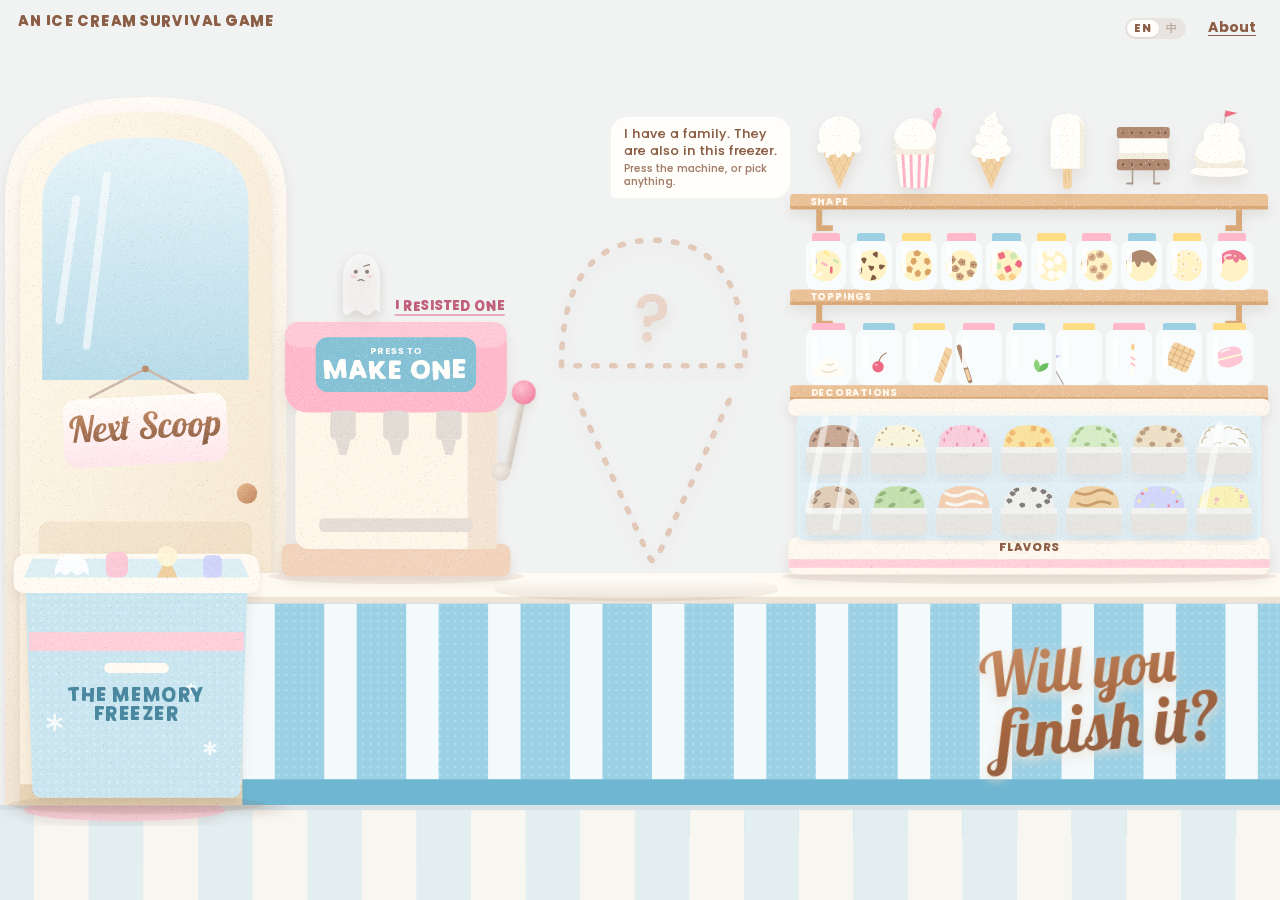
==== commit d560cab2: "The machine's lever: on the side, on a pivot, and it actually swings when pulled Co-Authored-By: Cla" ====
--- a/index.html
+++ b/index.html
@@ -1178,11 +1178,13 @@
 .ms-big { font-size: calc(30 * var(--u)); color: #FFFEFA; line-height: 1; }
 .rm-machine.idle .ms-big { animation: msBlink 1.6s steps(1) infinite; }
 @keyframes msBlink { 0%, 70% { opacity: 1 } 71%, 100% { opacity: .55 } }
-.m-lever { background: linear-gradient(#FF9DB8, #F2839F); border-radius: calc(11 * var(--u)) calc(11 * var(--u)) calc(4 * var(--u)) calc(4 * var(--u)); transform-origin: 50% 100%; transform: rotate(14deg); transition: transform .2s; }
-.m-lever::before { content: ''; position: absolute; left: 30%; right: 30%; top: 100%; height: calc(20 * var(--u)); background: #E1DAD3; }
+.m-lever { transform-origin: 50% 94%; transform: rotate(12deg); transition: transform .2s; }
+.m-lever svg { width: 100%; height: 100%; display: block; overflow: visible; }
+/* the lever's pivot, bolted to the right side of the machine */
+.m-hub { border-radius: 50%; background: radial-gradient(circle at 40% 40%, #F3EDE7, #D6CCC2); z-index: 1; }
 .rm-machine:hover .m-lever { transform: rotate(4deg); }
 .rm-machine.pulled .m-lever { animation: leverPull .5s ease; }
-@keyframes leverPull { 0% { transform: rotate(14deg) } 40% { transform: rotate(-28deg) } 100% { transform: rotate(14deg) } }
+@keyframes leverPull { 0% { transform: rotate(12deg) } 40% { transform: rotate(62deg) } 100% { transform: rotate(12deg) } }
 /* a swirl of soft serve, coming out when you press the machine */
 .m-swirl { background: radial-gradient(circle at 50% 30%, #FFFDF5 0 38%, transparent 40%), radial-gradient(ellipse at 50% 70%, #FFF6D6 0 46%, transparent 48%); opacity: 0; transform: translateY(-20%); pointer-events: none; }
 .rm-machine.pulled .m-swirl { animation: swirlOut .9s ease; }
@@ -6946,7 +6948,9 @@
       <button class="rm-machine ${mode}" data-act="${mode === 'play' ? (g.stage === 'bite' ? 'bite' : 'resume') : mode === 'making' ? 'enterArena' : 'machine'}" style="${at(330, 296, 268, 300)}"
         aria-label="${mode === 'making' ? 'Enter the arena' : mode === 'play' ? 'The machine' : 'Make an ice cream'}">
         <span class="m-screen" style="${at(40, 22, 188, 64)}">${machineScreenHTML(mode)}</span>
-        <span class="m-lever" style="${at(214, 104, 22, 70)}" aria-hidden="true"></span>
+        <span class="m-hub" style="${at(246, 168, 22, 22)}" aria-hidden="true"></span>
+        <span class="m-lever" style="${at(250, 70, 30, 112)}" aria-hidden="true"><svg viewBox="0 0 30 112"><defs><linearGradient id="lvRod" x1="0" y1="0" x2="1" y2="0"><stop offset="0" stop-color="#E9E2DB"/><stop offset="1" stop-color="#CFC6BD"/></linearGradient><radialGradient id="lvKnob" cx=".35" cy=".35" r=".7"><stop offset="0" stop-color="#FFC2D2"/><stop offset="1" stop-color="#F2839F"/></radialGradient></defs>
+          <g class="rm-riso"><rect x="11" y="18" width="8" height="90" rx="4" fill="url(#lvRod)"/><circle cx="15" cy="15" r="14" fill="url(#lvKnob)"/></g></svg></span>
         ${mode !== 'play' ? `<span class="m-swirl" style="${at(104, 158, 60, 72)}" aria-hidden="true"></span>` : ''}
       </button>
       ${mode === 'making' ? `<button class="rm-dice" id="diceBtn" data-act="randomize" style="${at(884, 546, 50, 50)}" aria-label="${esc(COPY.bench.random)}" title="${esc(COPY.bench.random)}"><svg viewBox="0 0 24 24" aria-hidden="true"><rect x="3" y="3" width="18" height="18" rx="5" fill="#FFC6D5"/><g fill="#8B5E45"><circle cx="8.5" cy="8.5" r="1.7"/><circle cx="15.5" cy="8.5" r="1.7"/><circle cx="12" cy="12" r="1.7"/><circle cx="8.5" cy="15.5" r="1.7"/><circle cx="15.5" cy="15.5" r="1.7"/></g></svg></button>` : ''}
@@ -6999,6 +7003,7 @@
 
 // After the room is drawn: keep the phone's place, or bring the right part into view
 function afterRoom(prevMode) {
+  if (Date.now() - leverPulledAt < 200) document.querySelector('.rm-machine')?.classList.add('pulled');
   const door = document.querySelector('.rm-door.open');
   if (door && !location.hash.startsWith('#nextscoop')) requestAnimationFrame(() => requestAnimationFrame(() => door.classList.remove('open')));
   lastRoomRoute = (location.hash.slice(1).split('/')[0]) || 'home';
@@ -7069,9 +7074,11 @@
   render();
   return true;
 }
+let leverPulledAt = 0;   // the room may be redrawn mid-pull: the new machine carries on the swing
 function pullLever() {
   const m = document.querySelector('.rm-machine');
   if (!m || reducedMotion()) return;
+  leverPulledAt = Date.now();
   m.classList.remove('pulled'); void m.offsetWidth; m.classList.add('pulled');
 }
 
